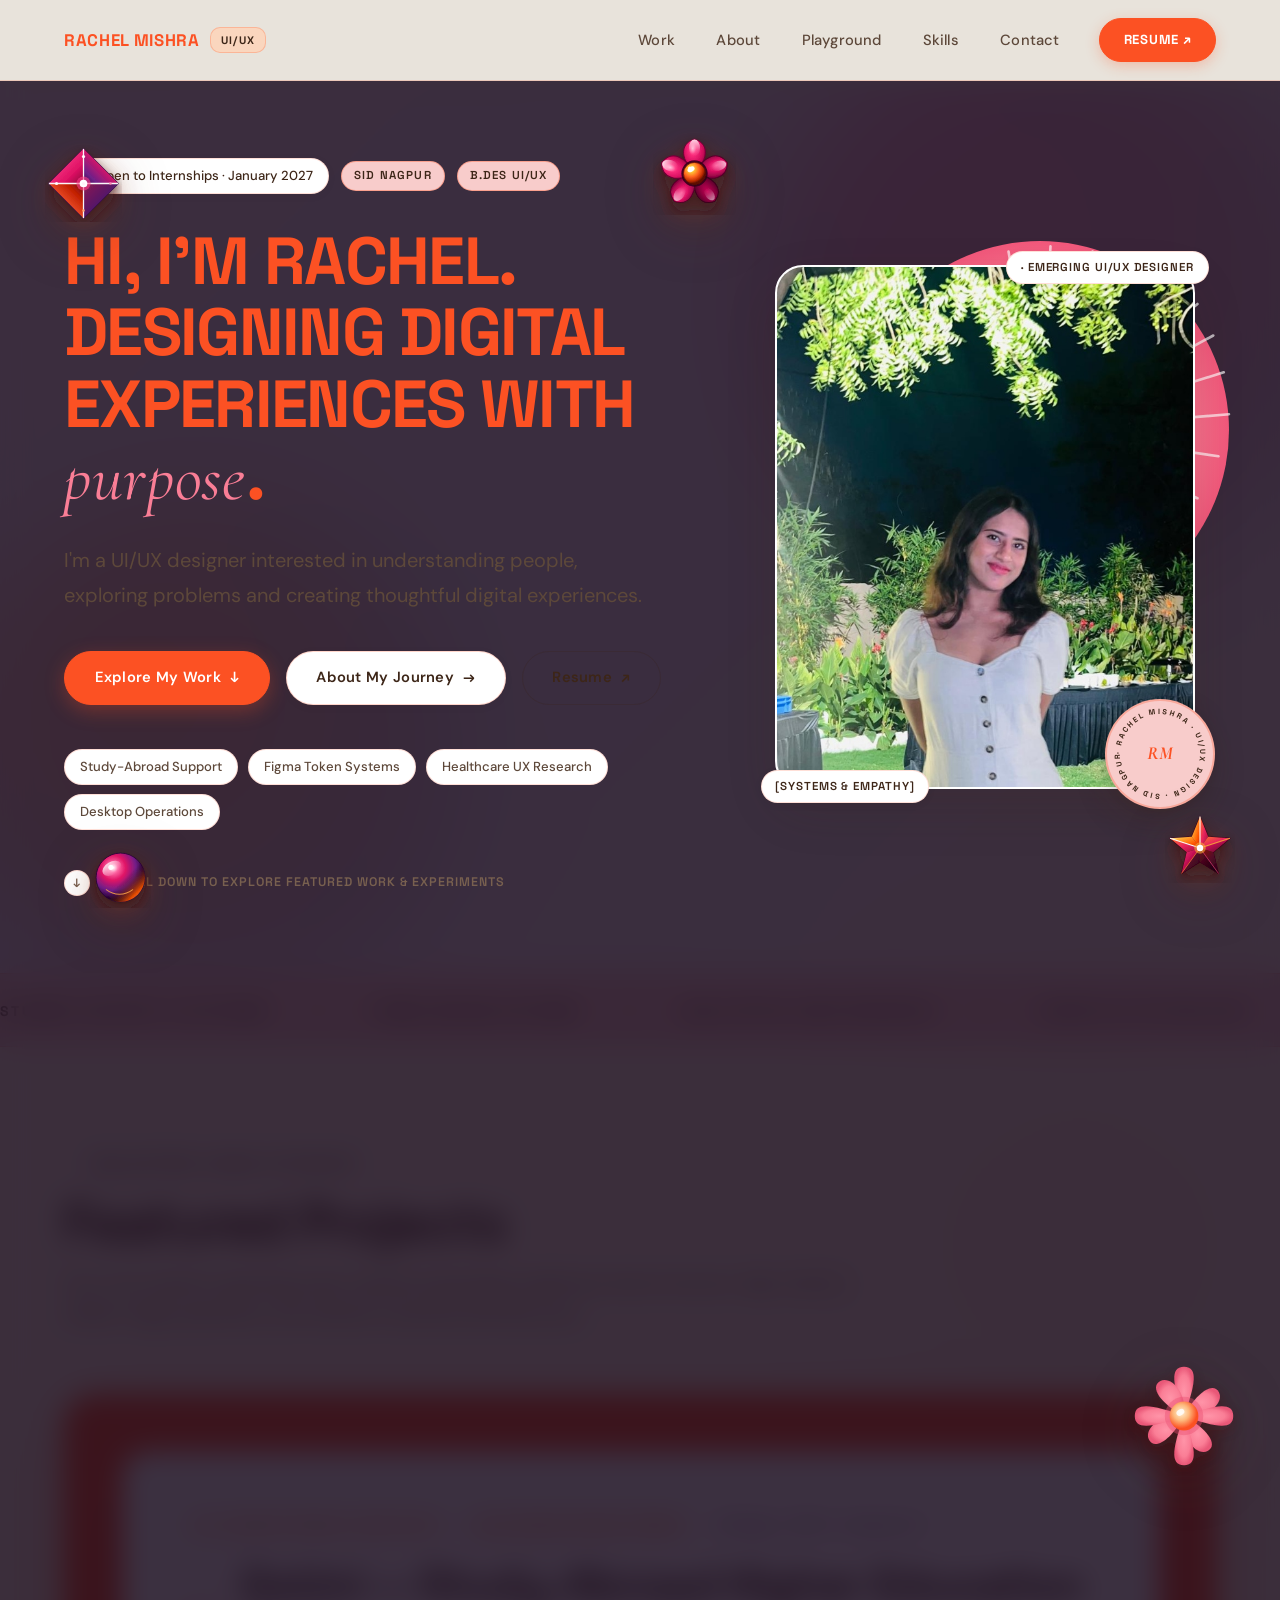
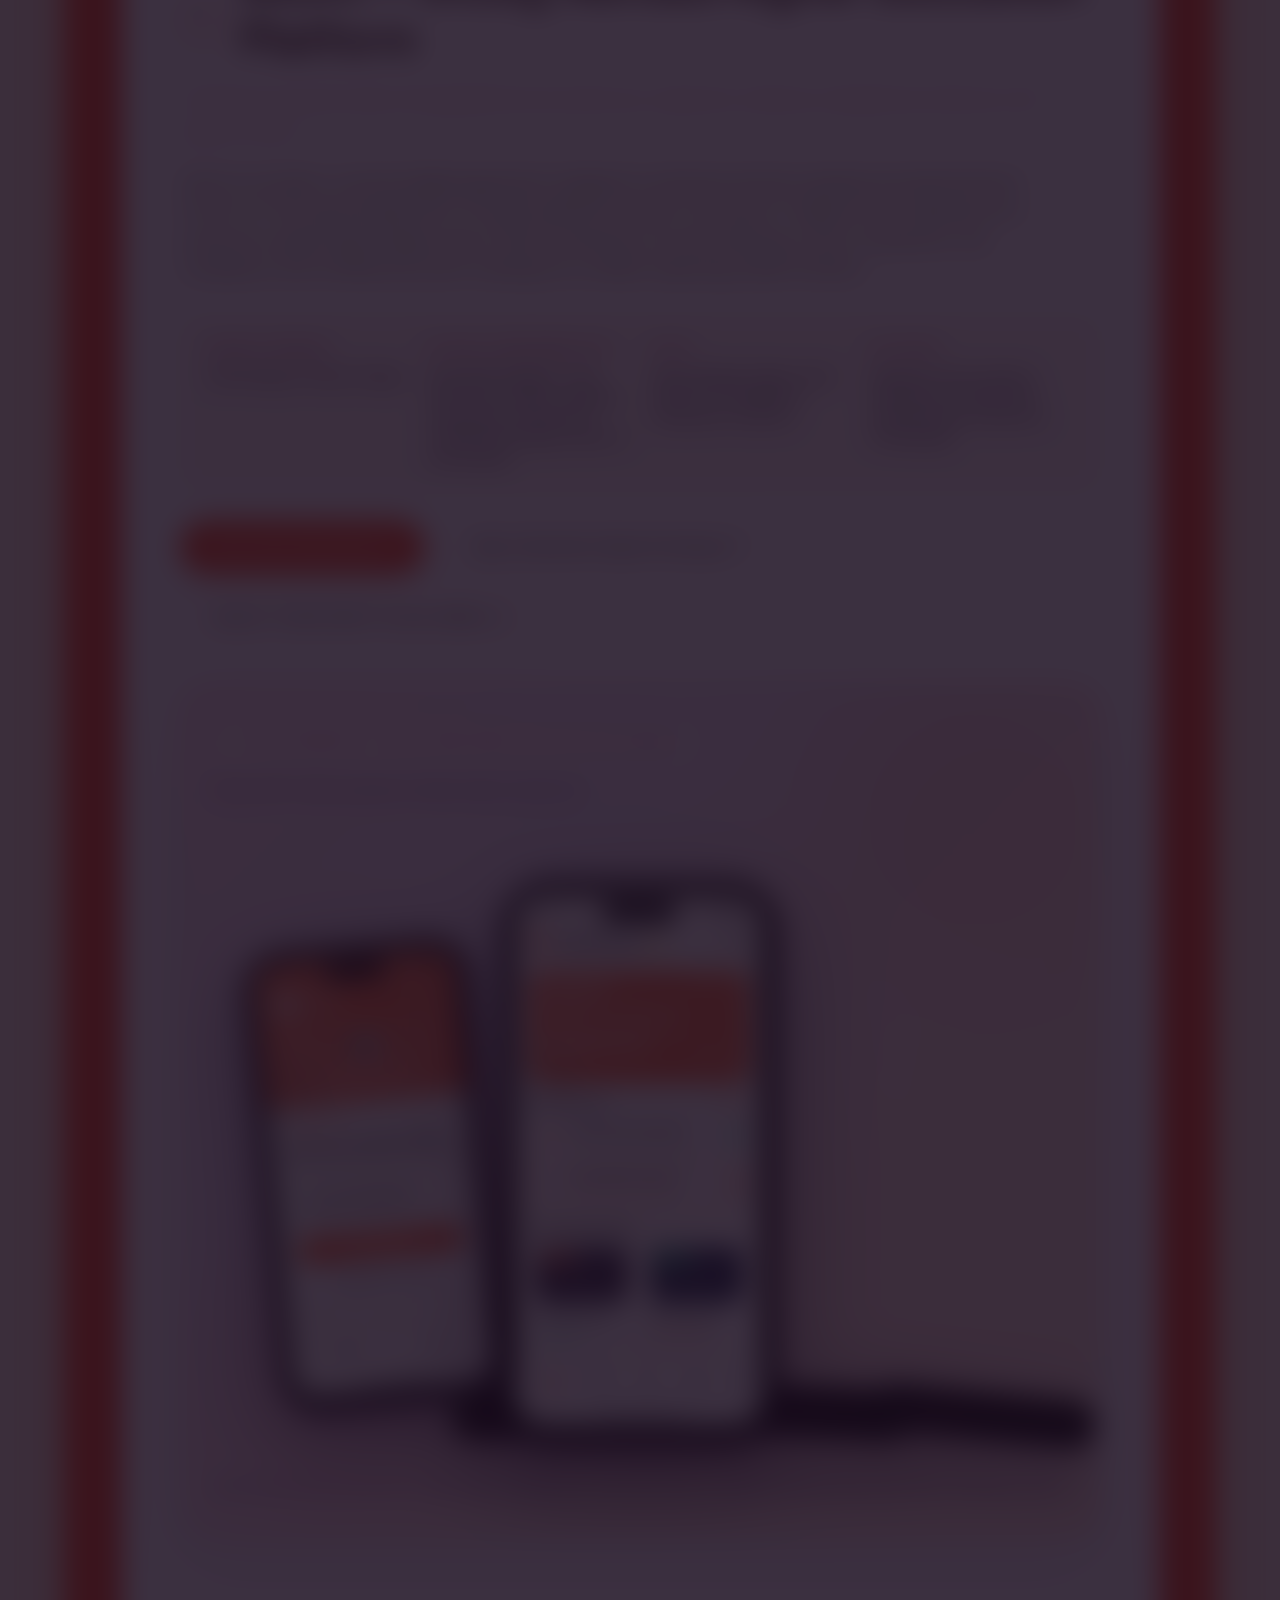
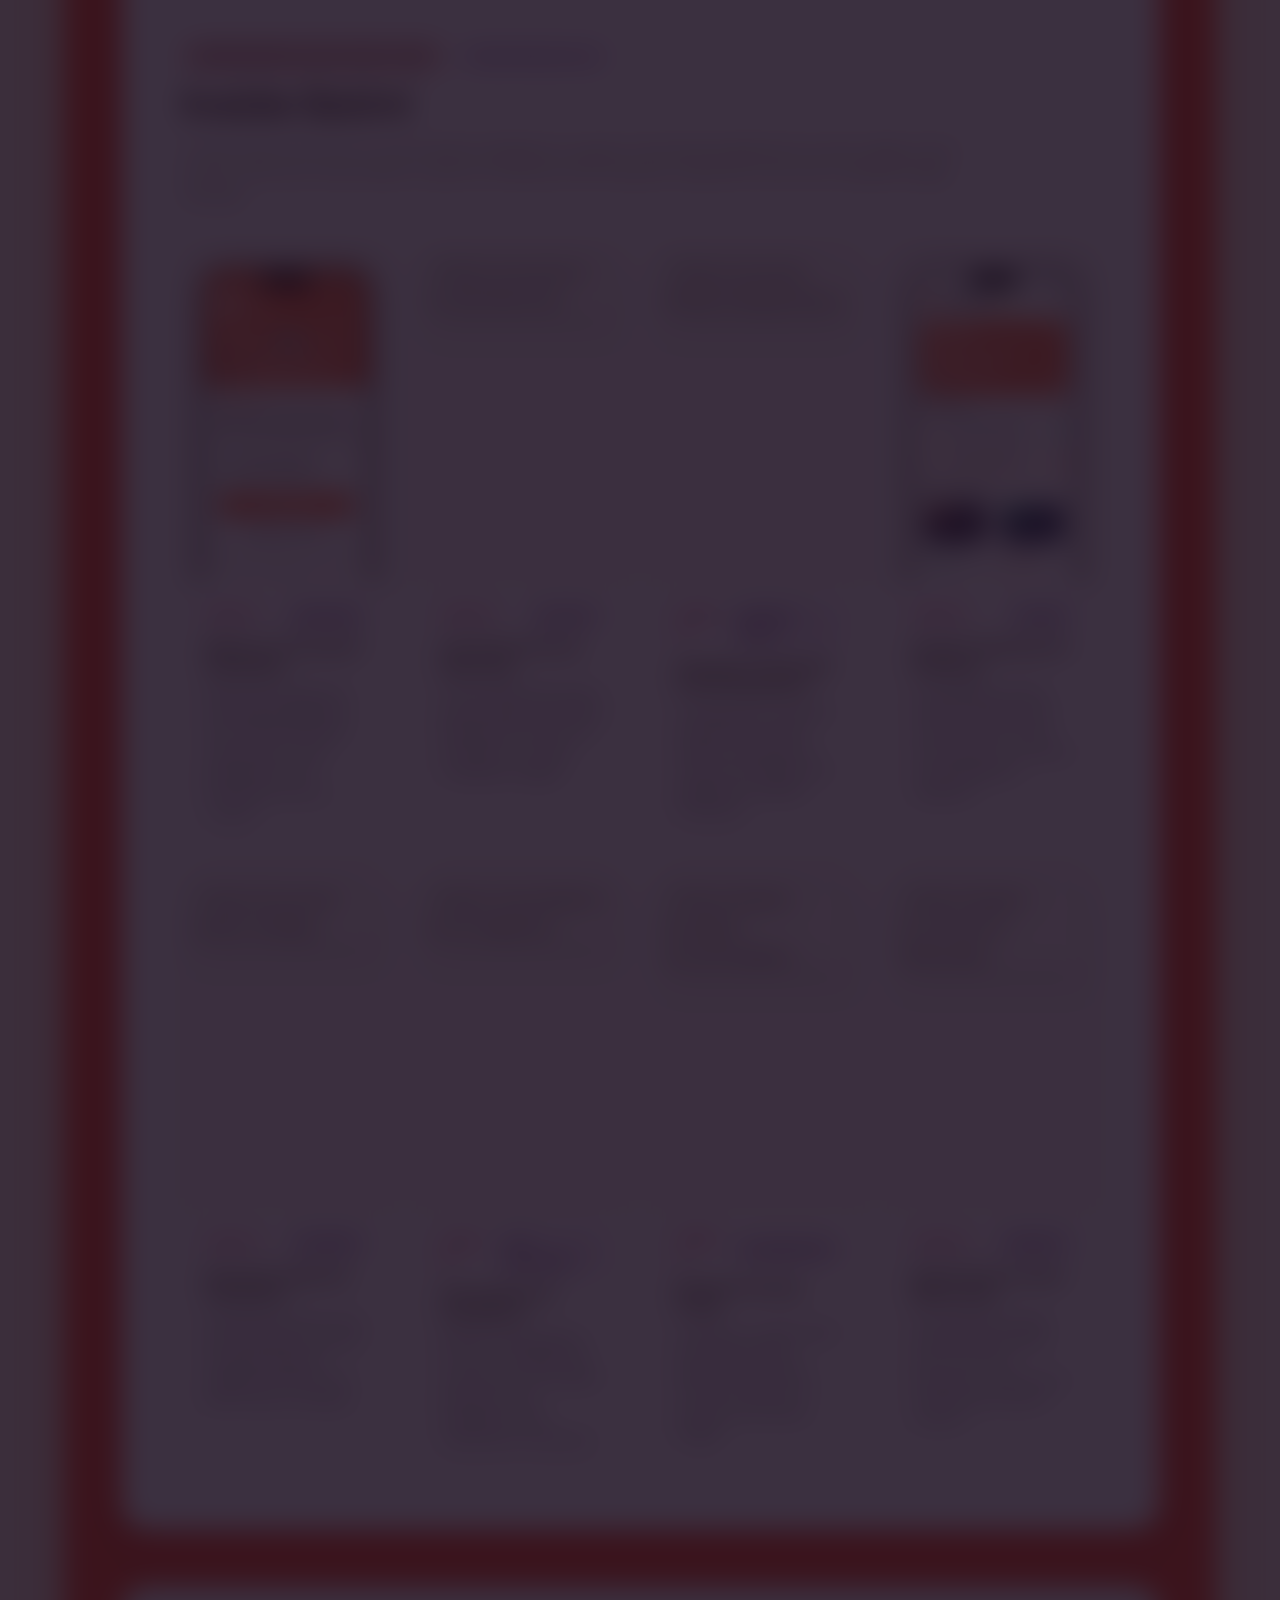
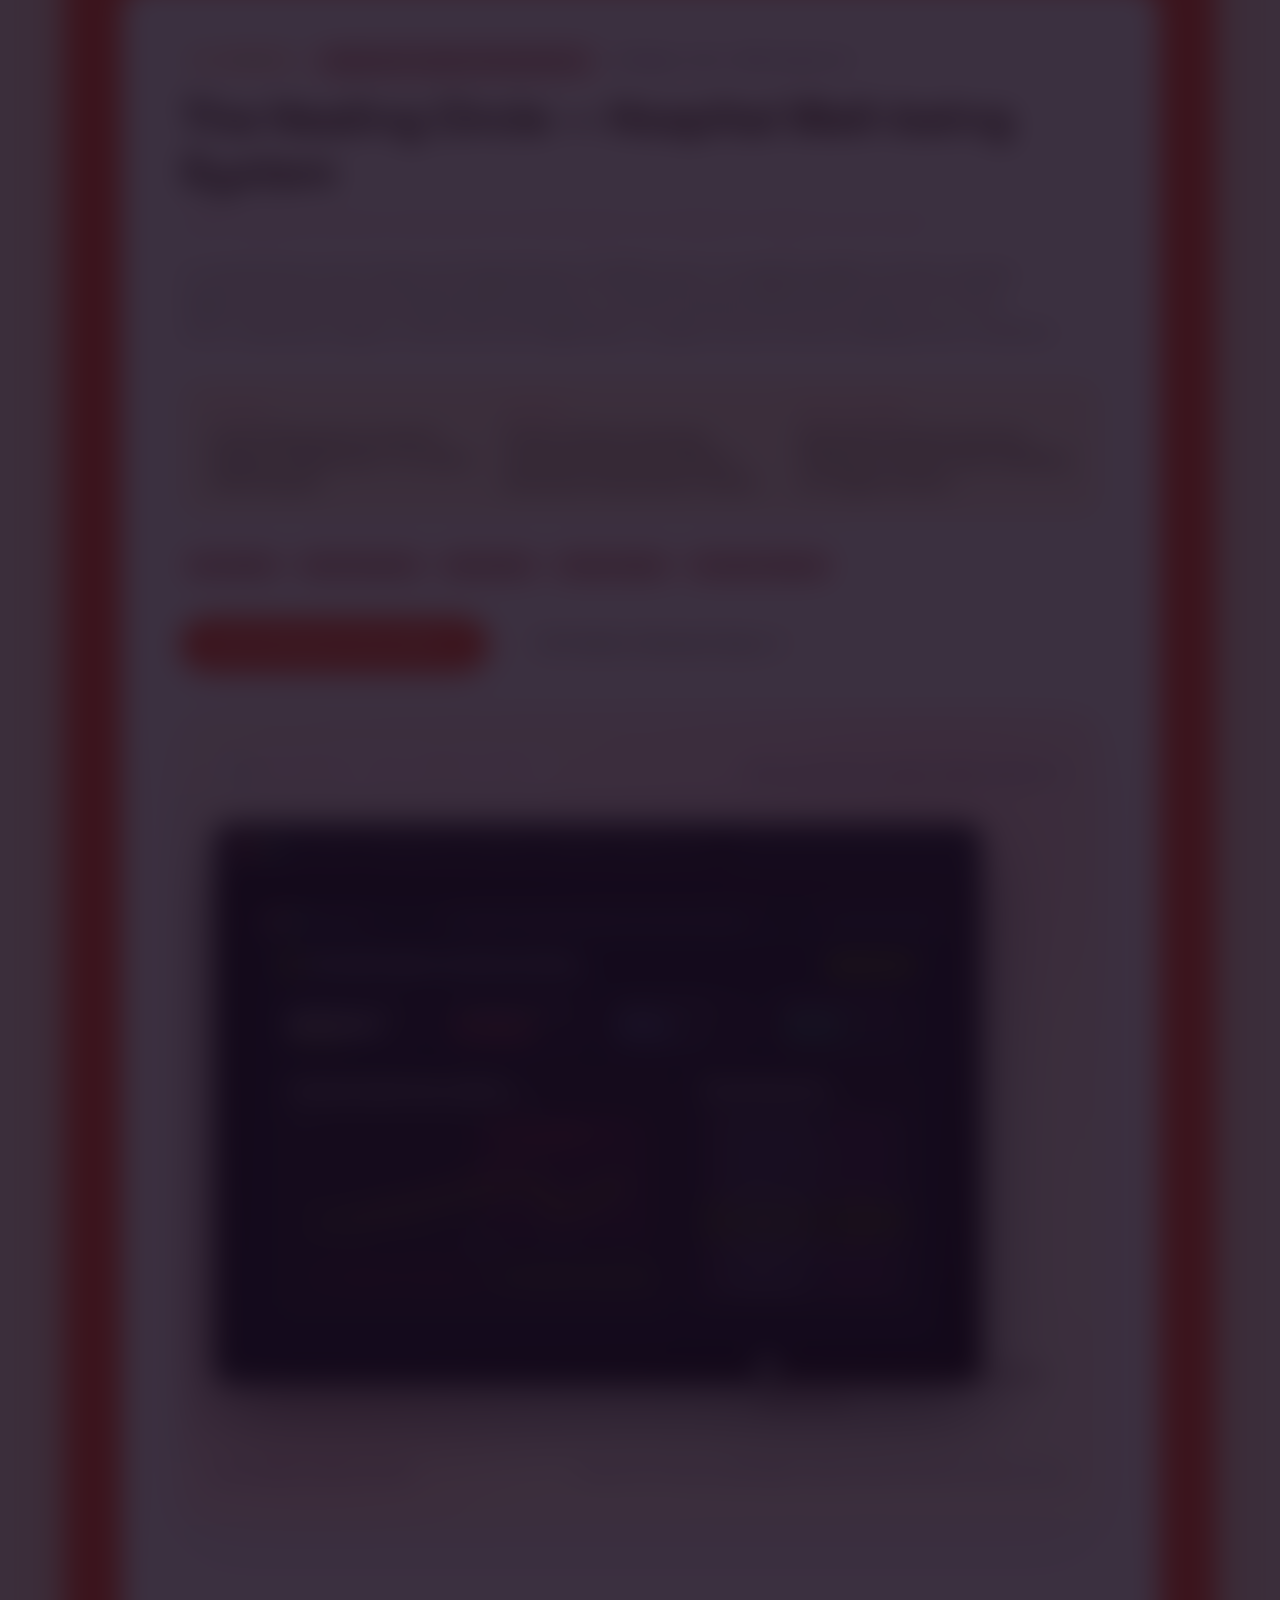
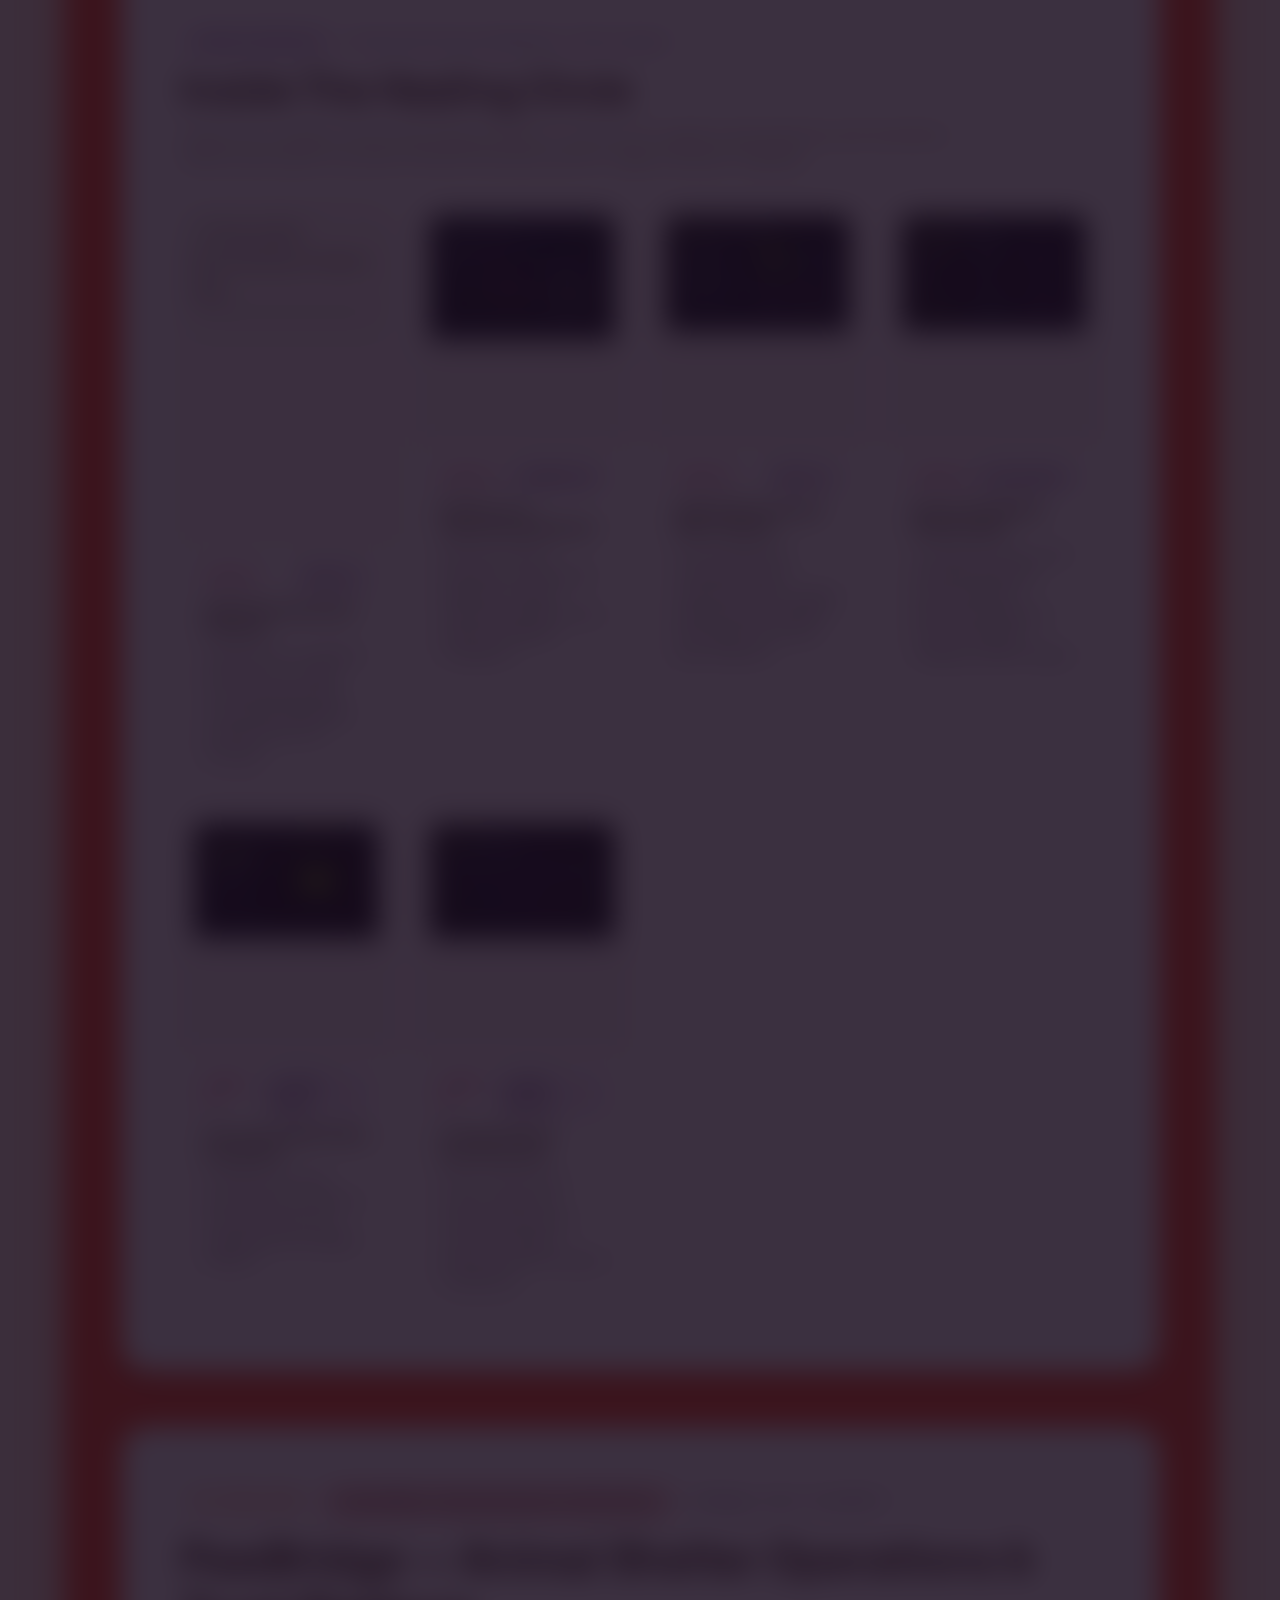
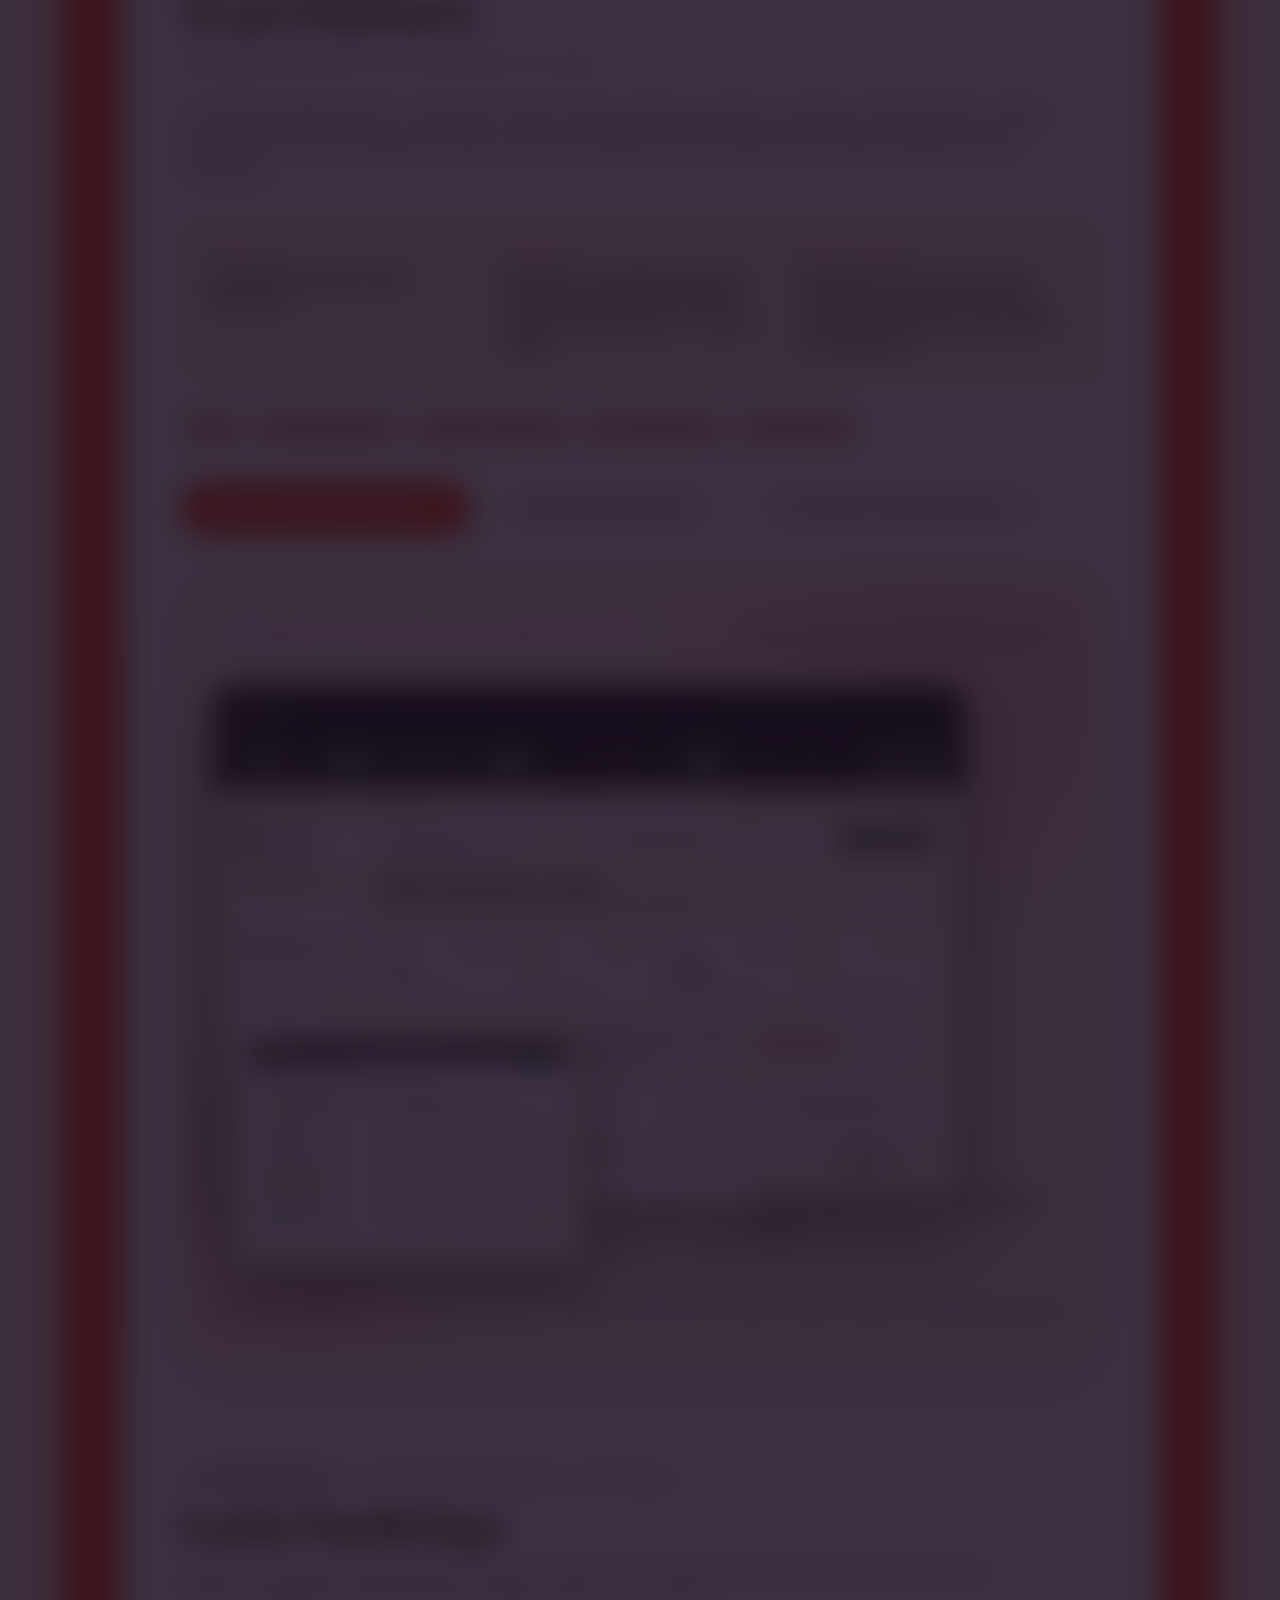
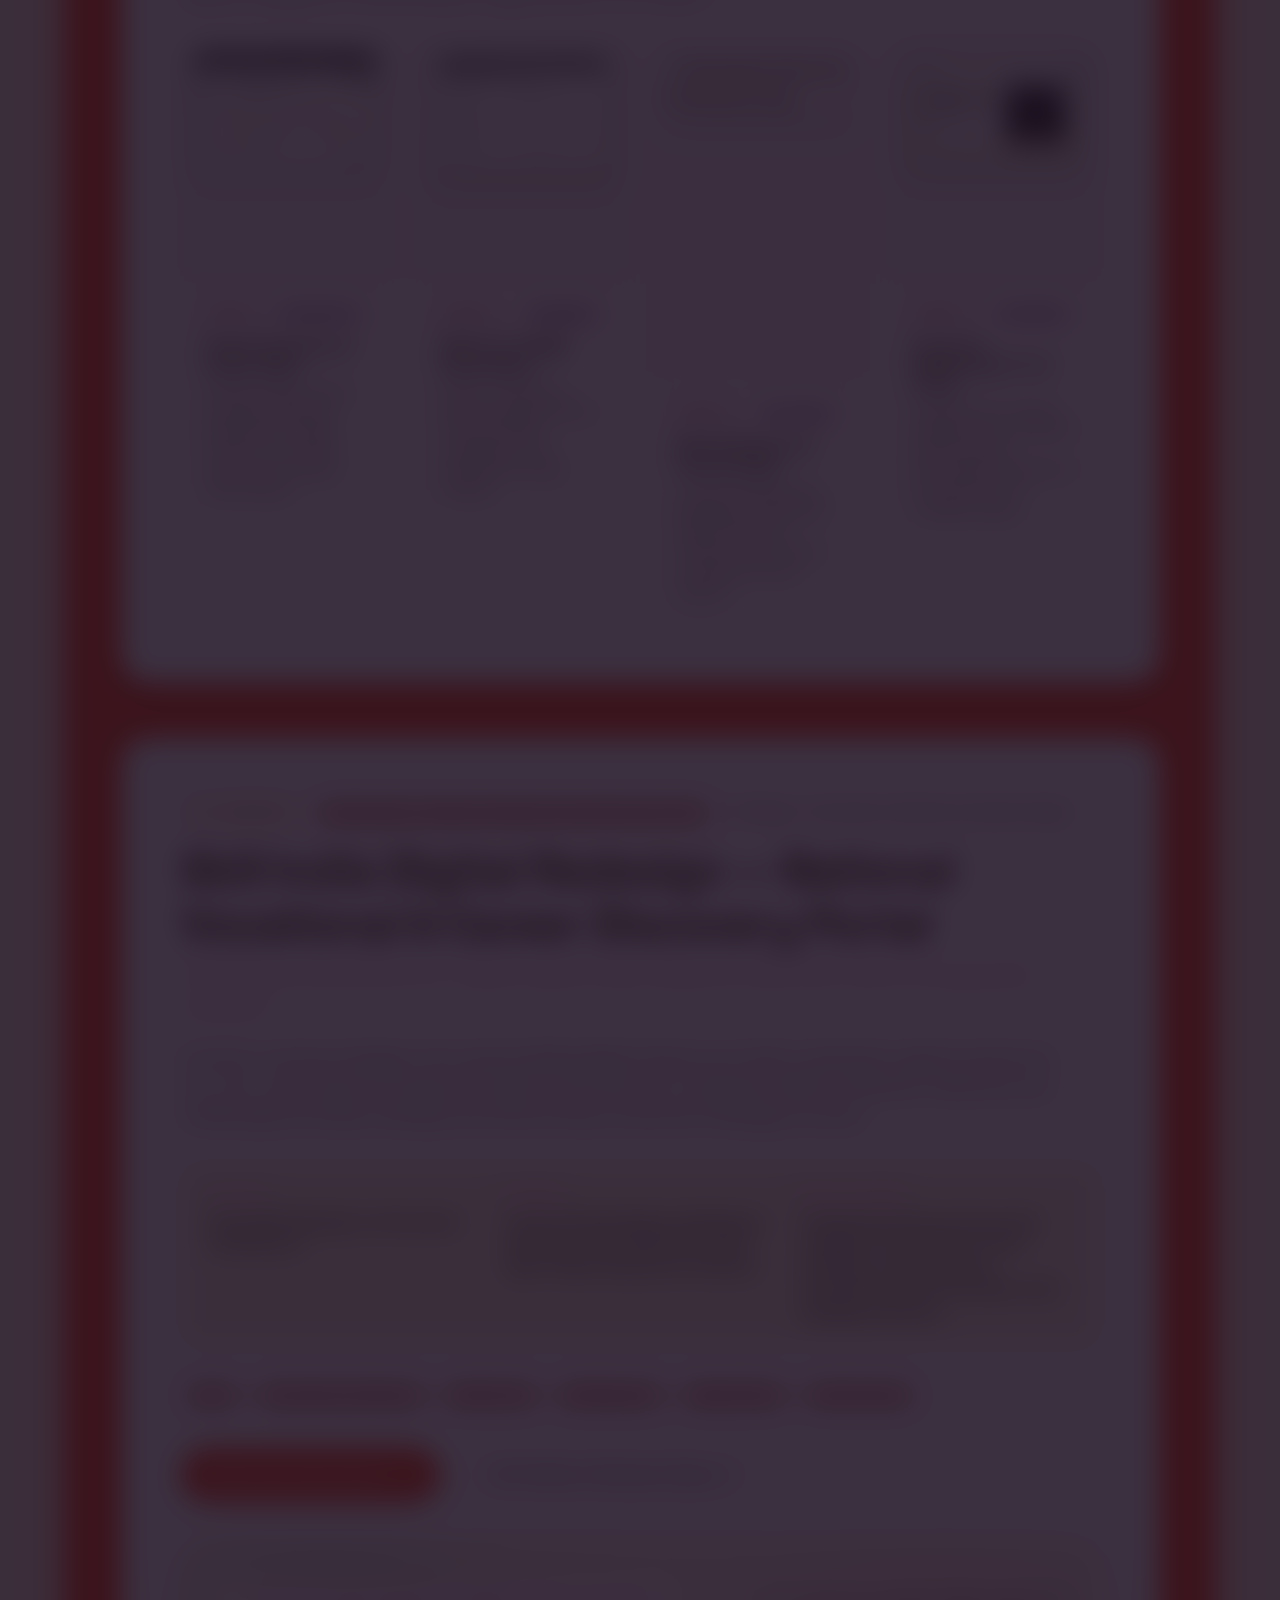
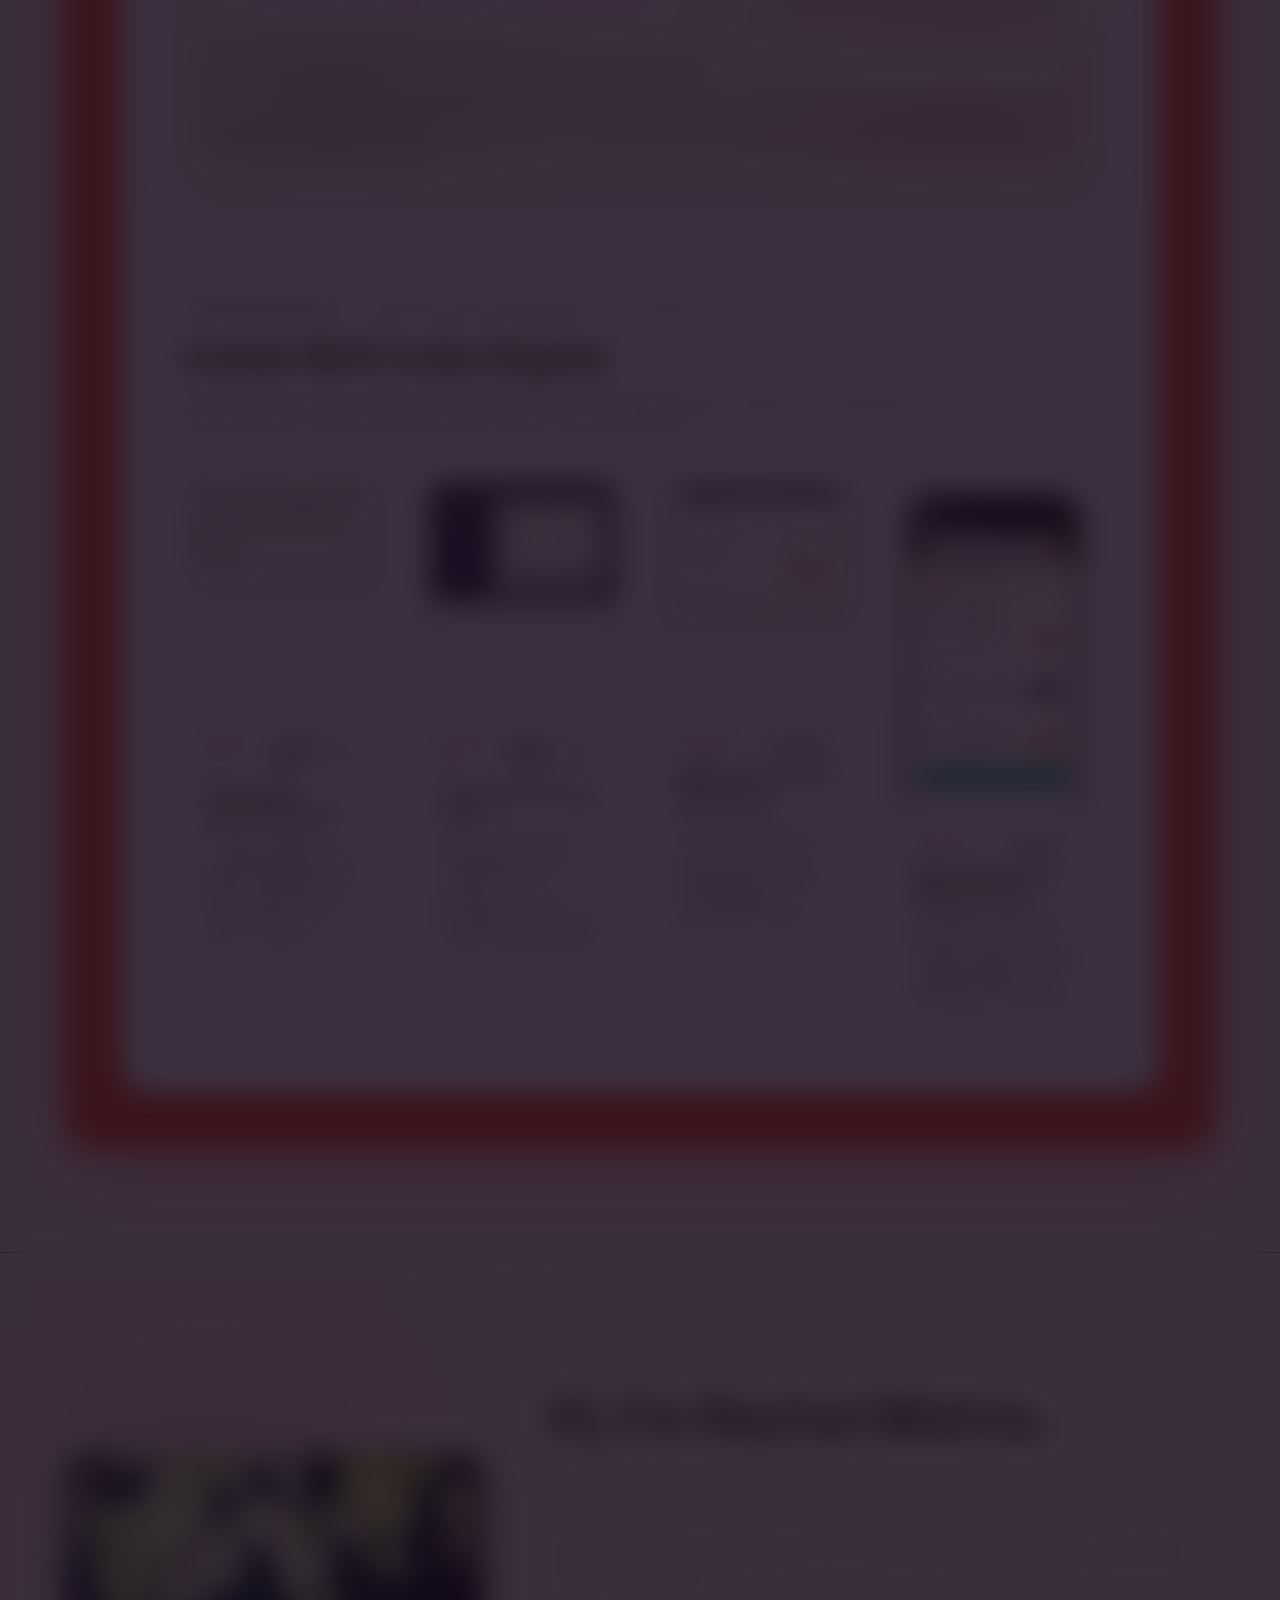
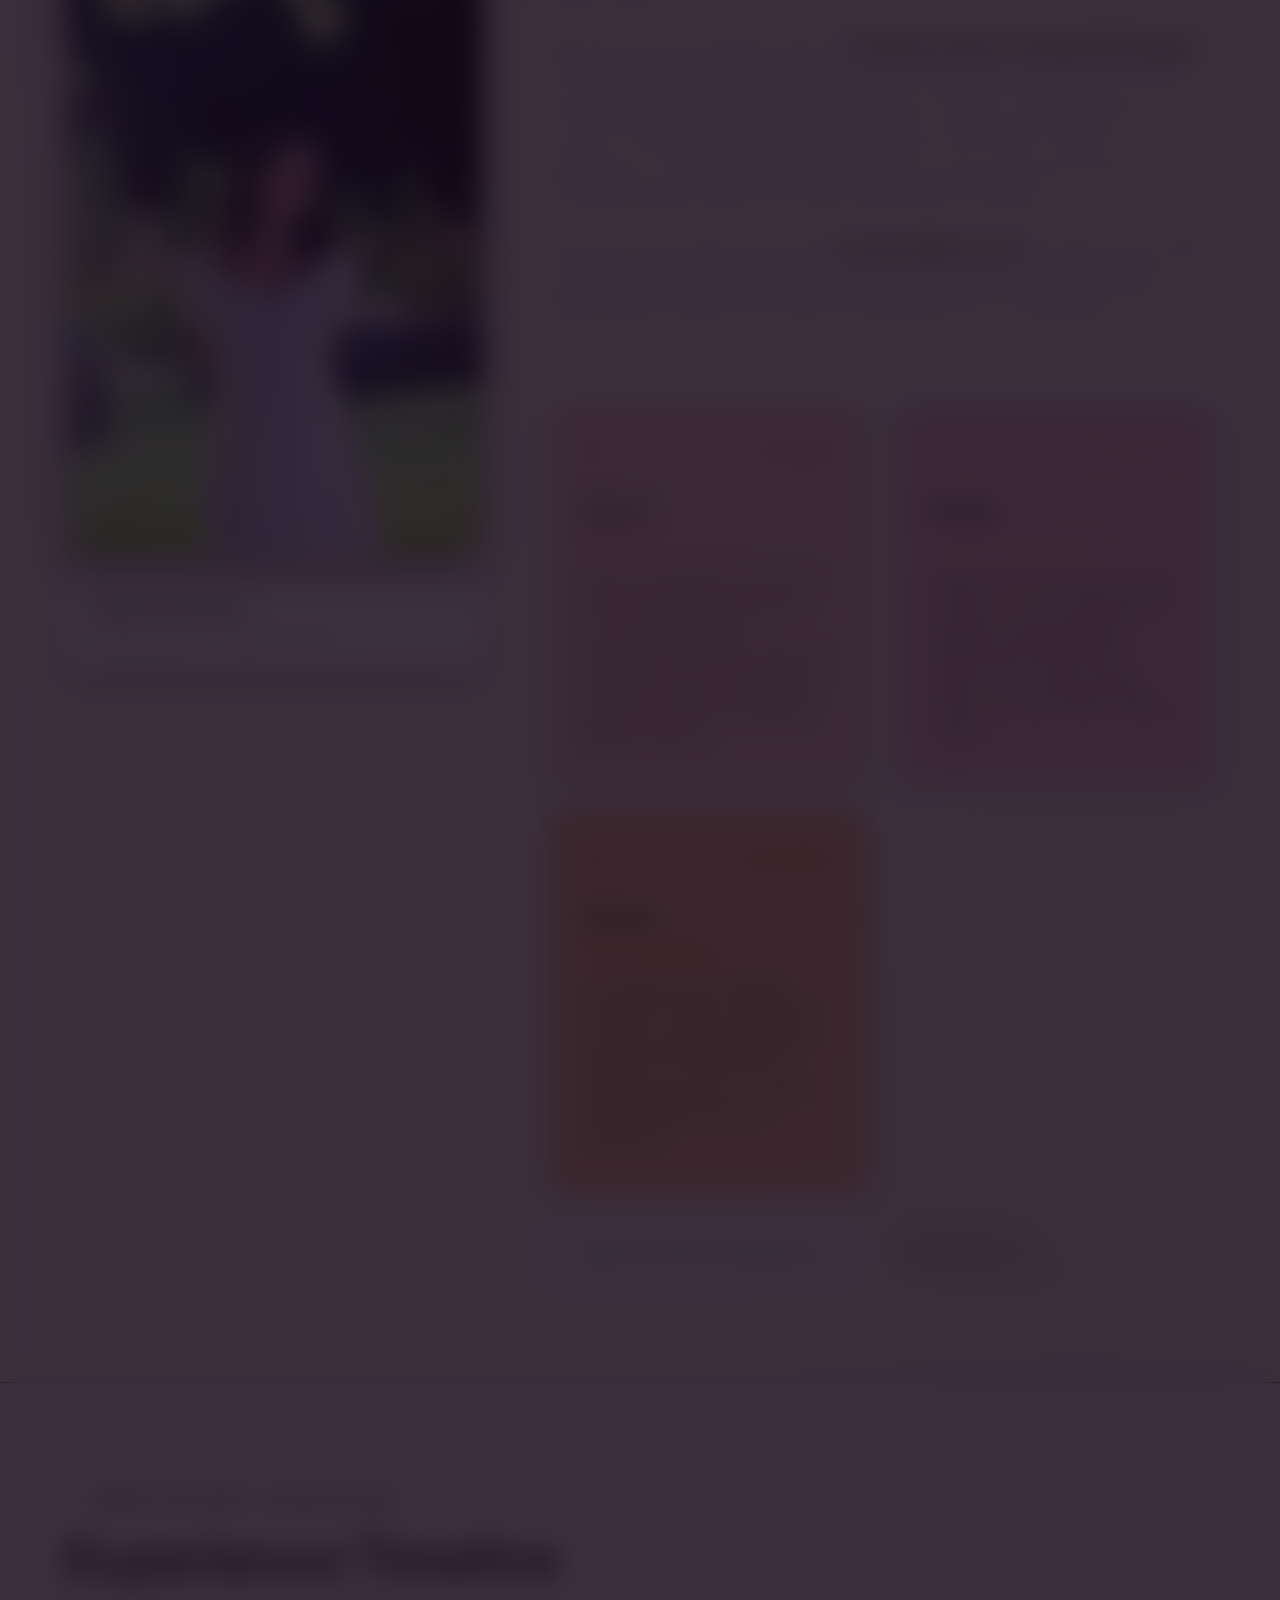
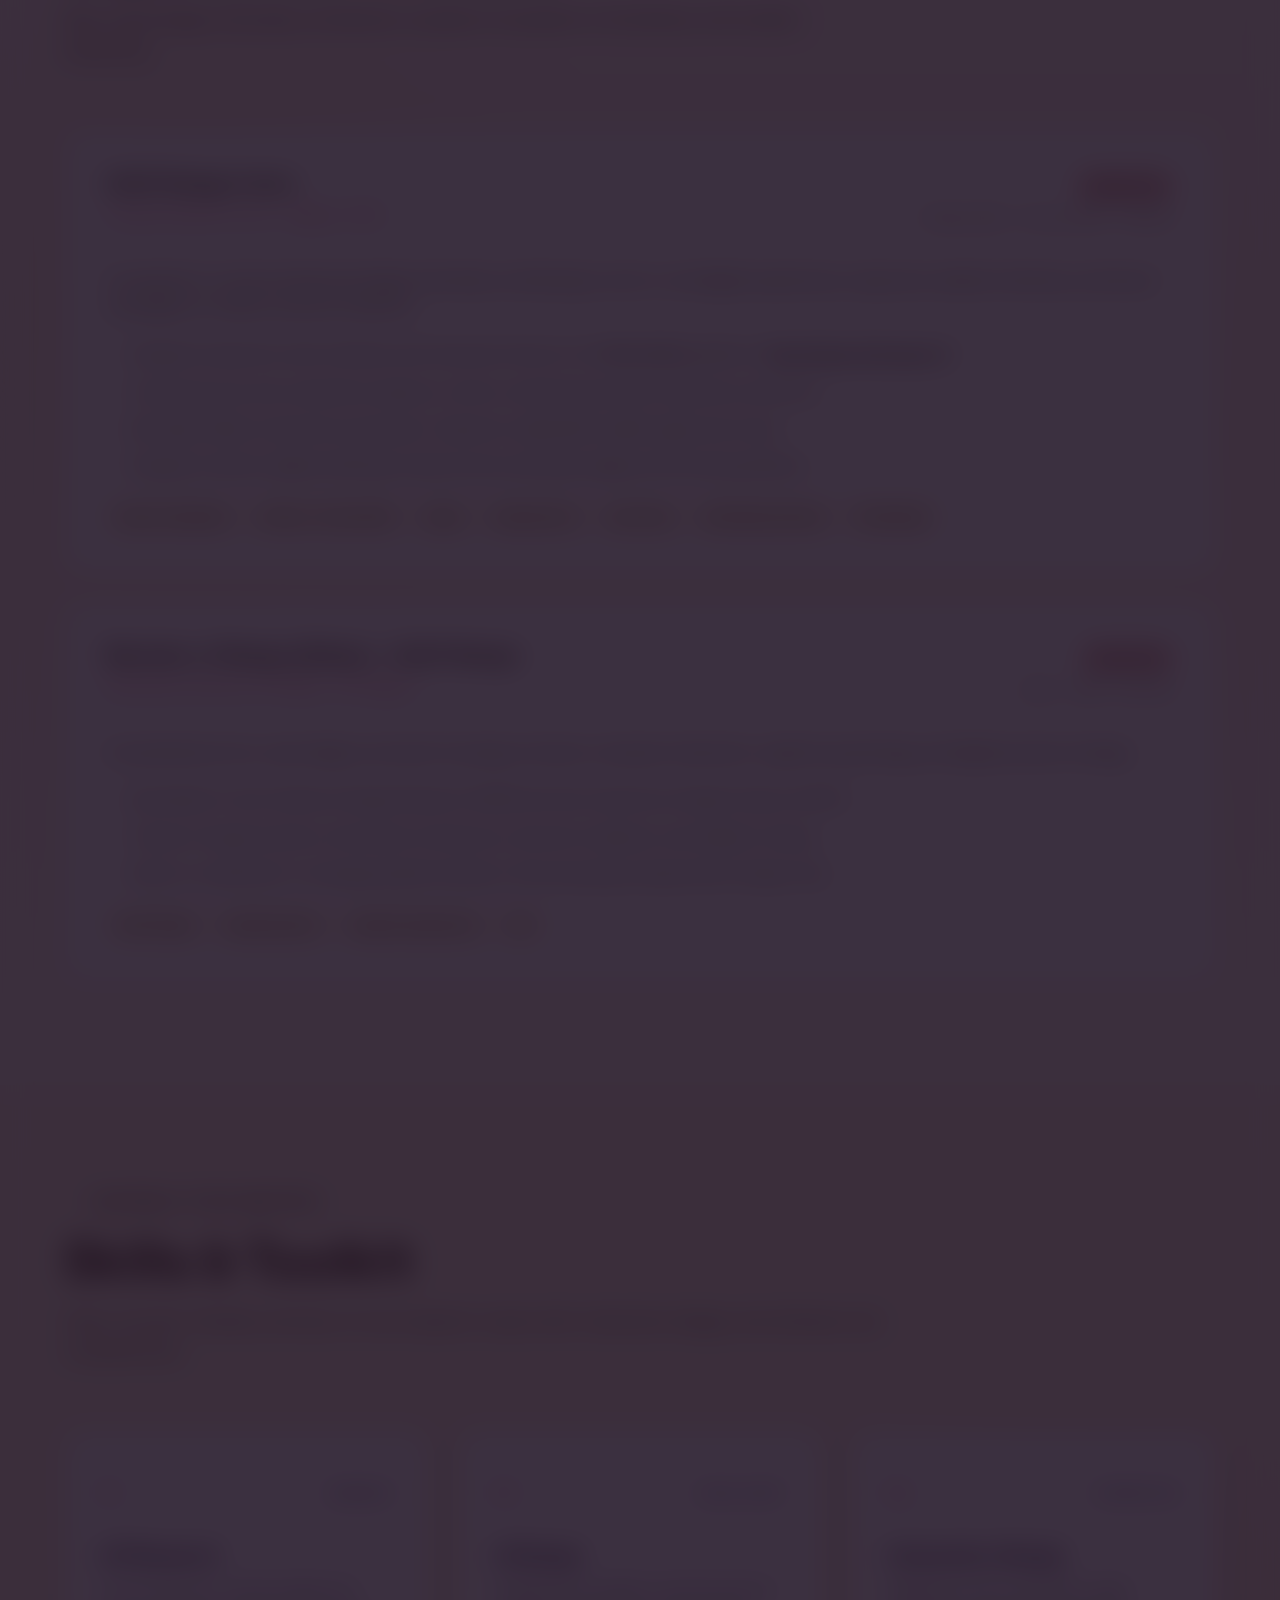
==== index.html @ e73b76e1 "feat: adopt exact Solar Pop Studio color palette and design styling across all sections" ====
<!DOCTYPE html>
<html lang="en">
<head>
<meta charset="UTF-8">
<meta name="viewport" content="width=device-width, initial-scale=1.0">
<title>Rachel Mishra — UI/UX Designer</title>
<meta name="description" content="Portfolio of Rachel Mishra, UI/UX Designer. Bold, experimental, and human-centered digital experiences, design systems, and cognitive research.">
<link rel="preconnect" href="https://fonts.googleapis.com">
<link rel="preconnect" href="https://fonts.gstatic.com" crossorigin>
<link href="https://fonts.googleapis.com/css2?family=Cormorant+Garamond:ital,wght@0,400;0,500;0,600;0,700;1,400;1,600&family=DM+Sans:ital,opsz,wght@0,9..40,400;0,9..40,500;0,9..40,600;0,9..40,700;1,9..40,400&family=Playfair+Display:ital,wght@0,600;0,700;1,400;1,600&family=Space+Grotesk:wght@400;500;600;700&display=swap" rel="stylesheet">
<link rel="stylesheet" href="style.css">
</head>
<body>

<div class="cursor-dot" id="cursorDot"></div>
<div class="cursor-ring" id="cursorRing"></div>
<div class="nav-backdrop" id="navBackdrop"></div>

<!-- STICKY EDITORIAL NAVIGATION -->
<header class="nav" id="navbar">
  <a href="index.html" class="nav-mark" aria-label="Rachel Mishra Home">
    <span>RACHEL MISHRA</span>
    <span class="mark-sub">UI/UX</span>
  </a>
  <nav class="nav-links" id="navLinks">
    <a href="projects.html">Work</a>
    <a href="about.html">About</a>
    <a href="playground.html">Playground</a>
    <a href="skills.html">Skills</a>
    <a href="contact.html">Contact</a>
    <a href="resume.pdf" target="_blank" rel="noopener" class="nav-cta">Resume ↗</a>
  </nav>
  <button class="nav-toggle" id="navToggle" type="button" aria-label="Toggle navigation menu" aria-expanded="false">
    <span></span><span></span><span></span>
  </button>
</header>

<!-- HERO SECTION -->
<section class="hero" id="hero">
  <div class="hero-abstract-shape shape-plum"></div>
  <div class="hero-abstract-shape shape-lilac"></div>

  <!-- Decorative 3D Floating Assets (Glossy Volumetric Studio Renders) -->
  <div class="hero-decor-item decor-sparkle-1" aria-hidden="true">
    <img src="decor_3d_sparkle.svg" alt="" width="72" height="72" class="decor-3d-img">
  </div>
  <div class="hero-decor-item decor-flower" aria-hidden="true">
    <img src="decor_3d_flower.svg" alt="" width="80" height="80" class="decor-3d-img">
  </div>
  <div class="hero-decor-item decor-sparkle-2" aria-hidden="true">
    <img src="decor_3d_star.svg" alt="" width="68" height="68" class="decor-3d-img">
  </div>
  <div class="hero-decor-item decor-orb" aria-hidden="true">
    <img src="decor_3d_orb.svg" alt="" width="56" height="56" class="decor-3d-img">
  </div>

  <div class="hero-grid">
    <!-- LEFT: EDITORIAL HEADLINE & INTRODUCTION -->
    <div class="hero-content">
      <div class="hero-meta-strip">
        <div class="status-pill">
          <span class="status-pulse"></span>
          <span>Open to Internships · January 2027</span>
        </div>
        <span class="annotation-badge">SID NAGPUR</span>
        <span class="annotation-badge">B.DES UI/UX</span>
        
      </div>

      <h1 class="hero-title">
        <span class="title-block">
          <span class="word-reveal" style="--i:1">HI,</span>
          <span class="word-reveal" style="--i:2">I'M</span>
          <span class="word-reveal hero-name-accent-wrap" style="--i:3">
            <span class="hero-name-accent">RACHEL.</span>
          </span>
        </span>
        <span class="title-block">
          <span class="word-reveal" style="--i:4">DESIGNING</span>
          <span class="word-reveal" style="--i:5">DIGITAL</span>
          <span class="word-reveal" style="--i:6">EXPERIENCES</span>
          <span class="word-reveal" style="--i:7">WITH</span>
          <span class="word-reveal serif-italic-wrap" style="--i:8">
            <em class="serif-italic">purpose</em>.
          </span>
        </span>
      </h1>

      <p class="hero-sub">
        I'm a UI/UX designer interested in understanding people, exploring problems and creating thoughtful digital experiences.
      </p>

      <div class="hero-actions">
        <a href="#featured-work" class="btn btn-primary">
          <span>Explore My Work</span>
          <span class="btn-arrow">↓</span>
        </a>
        <a href="about.html" class="btn btn-secondary">
          <span>About My Journey</span>
          <span class="btn-arrow">&rarr;</span>
        </a>
        <a href="resume.pdf" target="_blank" rel="noopener" class="btn btn-ghost">
          <span>Resume</span>
          <span class="btn-arrow">↗</span>
        </a>
      </div>

      <div class="hero-chips-row">
        <span class="hero-chip">Study-Abroad Support</span>
        <span class="hero-chip">Figma Token Systems</span>
        <span class="hero-chip">Healthcare UX Research</span>
        <span class="hero-chip">Desktop Operations</span>
      </div>

      <a href="#featured-work" class="scroll-indicator-bar" style="text-decoration: none;">
        <span class="scroll-arrow-badge">↓</span>
        <span>Scroll down to explore featured work &amp; experiments</span>
      </a>
    </div>

    <!-- RIGHT: UNCONVENTIONAL PORTRAIT FRAME TREATMENT -->
    <div class="hero-visual">
      <div class="portrait-frame-wrapper">
        <div class="floating-stamp stamp-top-right">
          <span class="stamp-icon">·</span>
          <span>Emerging UI/UX Designer</span>
        </div>

        <div class="portrait-editorial-card">
          <img src="rachel.jpg" alt="Rachel Mishra — UI/UX Designer" class="portrait-img" width="607" height="1024" loading="eager">
        </div>

        <!-- Rotating Circular Text Element (Editorial Seal) -->
        <div class="rotating-badge-stamp" aria-hidden="true">
          <svg viewBox="0 0 120 120" class="rotating-stamp-svg">
            <path id="badgeTextPath" d="M 60, 60 m -45, 0 a 45,45 0 1,1 90,0 a 45,45 0 1,1 -90,0" fill="none"/>
            <text class="stamp-text">
              <textPath href="#badgeTextPath" startOffset="0%">
                · RACHEL MISHRA · UI/UX DESIGN · SID NAGPUR ·
              </textPath>
            </text>
          </svg>
          <div class="badge-center-sparkle">RM</div>
        </div>

        <div class="floating-stamp stamp-bottom-left">
          <span>[SYSTEMS &amp; EMPATHY]</span>
        </div>
      </div>
    </div>
  </div>
</section>

<!-- MOVING TYPOGRAPHY MARQUEE -->
<div class="marquee-wrapper" aria-hidden="true">
  <div class="marquee-content">
    <div class="marquee-item">
      <span>STUDENT SUPPORT PLATFORMS</span>
      <span>FIGMA DESIGN SYSTEMS</span>
      <span>QUALITATIVE USER RESEARCH</span>
      <span>COGNITIVE PSYCHOLOGY</span>
      <span>INTERACTIVE PROTOTYPING</span>
      <span>DESKTOP OPERATIONS</span>
      <span>AVAILABLE JAN 2027</span>
    </div>
    <div class="marquee-item">
      <span>STUDENT SUPPORT PLATFORMS</span>
      <span>FIGMA DESIGN SYSTEMS</span>
      <span>QUALITATIVE USER RESEARCH</span>
      <span>COGNITIVE PSYCHOLOGY</span>
      <span>INTERACTIVE PROTOTYPING</span>
      <span>DESKTOP OPERATIONS</span>
      <span>AVAILABLE JAN 2027</span>
    </div>
  </div>
</div>

<!-- ==========================================
     SECTION: FEATURED PROJECTS
     ========================================== -->
<section class="section-light" id="featured-work">
  <div class="section-inner">
    <div class="section-header">
      <p class="eyebrow">Selected Case Studies</p>
      <h2>Featured Projects</h2>
      <p>Four core systems spanning study-abroad onboarding, healthcare doctor burnout, high-density shelter triage operations, and national vocational skill discovery.</p>
    </div>

    <div class="projects-editorial-list">

      <!-- PROJECT 01: GOUNI -->
      <article class="project-editorial-card gouni-flagship-card" id="project-gouni">
        <div class="project-card-top gouni-card-top">
          <div class="gouni-title-strip">
            <div class="gouni-badge-cluster">
              <span class="project-num-badge">01 / FLAGSHIP PRODUCT CASE STUDY</span>
              <span class="gouni-category-pill">UX/UI Design | Product Design</span>
              <span class="project-scope-tag">SID Nagpur · UEDP 4 · Assignment 2</span>
            </div>
            
            <div class="gouni-brand-heading">
              <img src="gouni_logo.png" alt="GoUni Logo" class="gouni-brand-icon" width="44" height="44">
              <h3 class="project-title" style="margin: 0;">GoUni — Study-Abroad Higher Education Platform</h3>
            </div>
            
            <p class="project-tagline">“Guiding international students through global university discovery, comparative evaluation, and application milestones with cognitive clarity.”</p>
            <p class="project-description">
              GoUni is a student-centered digital application designed to eliminate decision paralysis and administrative friction for international applicants. Through qualitative student interviews, 6-stage journey mapping, and a production-grade Figma design system, GoUni streamlines university filtering, course comparisons, visa compliance, and certified document tracking into a unified, reassuring mobile interface.
            </p>
          </div>
        </div>

        <!-- Role, Scope, Tools & Key Focus Specs Grid -->
        <div class="gouni-specs-grid">
          <div class="gouni-spec-item">
            <span class="gouni-spec-label">Project Category</span>
            <span class="gouni-spec-val">UX/UI Design | Product Design</span>
          </div>
          <div class="gouni-spec-item">
            <span class="gouni-spec-label">My Role &amp; Responsibilities</span>
            <span class="gouni-spec-val">Solo UI/UX Designer · User interviews, journey mapping, information architecture, wireframing, design system &amp; prototyping</span>
          </div>
          <div class="gouni-spec-item">
            <span class="gouni-spec-label">Tools</span>
            <span class="gouni-spec-val">Figma (Design Tokens, Auto-Layout 5.0, Variables &amp; Component Variants)</span>
          </div>
          <div class="gouni-spec-item">
            <span class="gouni-spec-label">Key Focus</span>
            <span class="gouni-spec-val">Research, User Journeys, Information Architecture, Wireframing &amp; Interactive Prototyping</span>
          </div>
        </div>

        <!-- Action CTAs -->
        <div class="project-actions gouni-actions-row">
          <a href="https://www.figma.com/deck/ome9CfsCEyI4YlYU2N2C3i" target="_blank" rel="noopener" class="btn btn-primary">
            <span>View Case Study Deck ↗</span>
          </a>
          <a href="https://www.figma.com/design/x6lQjwNQntAK7WZxXv1dTh/uedp-4-assignment-2?node-id=33-2&amp;t=BZAtMI4IXmXT7Qzf-1" target="_blank" rel="noopener" class="btn btn-ghost">
            <span>Open Interactive Figma Prototype ↗</span>
          </a>
          <a href="#inside-gouni" class="btn btn-secondary">
            <span>Explore "Inside GoUni" Screen Gallery ↓</span>
          </a>
        </div>

        <!-- ==========================================
             1. HERO SHOWCASE: 5 OVERLAPPING REAL PHONES
             ========================================== -->
        <div class="gouni-hero-showcase">
          <div class="gouni-hero-header-bar">
            <div class="gouni-stage-pill">
              <span class="status-pulse" style="background: #FF6B35;"></span>
              <span>HERO SHOWCASE · 5 CORE FIGMA MOBILE APPLICATION SCREENS</span>
            </div>
            <span class="gouni-stage-hint">Hover to lift · Click any phone to inspect high-resolution UI</span>
          </div>

          <!-- The Overlapping Phones Canvas -->
          <div class="gouni-phones-stage" id="gouniPhonesStage">
            <!-- Phone 1 (Far Left, rotated -5.5deg): Onboarding -->
            <div class="gouni-phone-mockup phone-slot-1" data-screen-id="onboarding" role="button" tabindex="0" aria-label="Inspect Screen 1: Onboarding & Welcome">
              <div class="phone-hover-badge">01 / Onboarding 🔍</div>
              <div class="phone-frame">
                <img src="project_gouni_screen_onboarding.svg" alt="GoUni Screen 1: Onboarding & Welcome Screen" loading="lazy">
              </div>
            </div>

            <!-- Phone 2 (Mid Left, rotated -2.5deg): University Discovery -->
            <div class="gouni-phone-mockup phone-slot-2" data-screen-id="discovery" role="button" tabindex="0" aria-label="Inspect Screen 2: University & Course Discovery">
              <div class="phone-hover-badge">02 / Discovery 🔍</div>
              <div class="phone-frame">
                <img src="project_gouni_screen_discovery.svg" alt="GoUni Screen 2: University & Course Discovery" loading="lazy">
              </div>
            </div>

            <!-- Phone 3 (Center, Foreground, straight 0deg): Student Dashboard (Dominant) -->
            <div class="gouni-phone-mockup phone-slot-3 phone-center-hero" data-screen-id="dashboard" role="button" tabindex="0" aria-label="Inspect Screen 3: Student Dashboard & Roadmap">
              <div class="phone-hover-badge">03 / Dashboard (Hero) 🔍</div>
              <div class="phone-frame">
                <img src="project_gouni_screen_dashboard.svg" alt="GoUni Screen 3: Student Dashboard & Departure Roadmap" loading="eager">
              </div>
            </div>

            <!-- Phone 4 (Mid Right, rotated +2.5deg): Document Upload & Tracking -->
            <div class="gouni-phone-mockup phone-slot-4" data-screen-id="documents" role="button" tabindex="0" aria-label="Inspect Screen 4: Document Vault & Tracking">
              <div class="phone-hover-badge">04 / Document Vault 🔍</div>
              <div class="phone-frame">
                <img src="project_gouni_screen_documents.svg" alt="GoUni Screen 4: Document Upload & Verification" loading="lazy">
              </div>
            </div>

            <!-- Phone 5 (Far Right, rotated +5.5deg): Visa Guidance -->
            <div class="gouni-phone-mockup phone-slot-5" data-screen-id="visa" role="button" tabindex="0" aria-label="Inspect Screen 5: Visa Guidance Hub">
              <div class="phone-hover-badge">05 / Visa Guidance 🔍</div>
              <div class="phone-frame">
                <img src="project_gouni_screen_visa.svg" alt="GoUni Screen 5: Visa Guidance & Pre-Departure" loading="lazy">
              </div>
            </div>
          </div>

          <!-- Bottom Mobile Showcase Specs Bar -->
          <div class="gouni-hero-footer-bar">
            <span class="gouni-footer-spec">Native iPhone 16 Pro Architecture · 393 × 852 pt Viewports</span>
            <span class="gouni-footer-spec">Authentic High-Fidelity Figma Flows · SID Nagpur UEDP 4</span>
          </div>
        </div>

        <!-- ==========================================
             4. ADDITIONAL SCREEN GALLERY: "INSIDE GOUNI"
             ========================================== -->
        <div class="inside-gouni-section" id="inside-gouni">
          <div class="inside-gouni-header">
            <div class="inside-eyebrow-row">
              <span class="annotation-badge">COMPREHENSIVE APPLICATION FLOWS</span>
              <span class="inside-pill">8 High-Fidelity Screens</span>
            </div>
            <h4 class="inside-gouni-title">Inside GoUni</h4>
            <p class="inside-gouni-subtitle">
              A closer look at the end-to-end interface designed to support international applicants at each stage of their journey. Click any screen below to open an interactive full-resolution inspection view with complete design rationale.
            </p>
          </div>

          <div class="inside-gouni-grid">
            <!-- Screen 1: Onboarding -->
            <div class="inside-screen-card" data-screen-id="onboarding" role="button" tabindex="0" aria-label="Inspect Onboarding Screen">
              <div class="inside-card-preview">
                <img src="project_gouni_screen_onboarding.svg" alt="GoUni Onboarding & Welcome Screen" loading="lazy">
                <span class="inside-inspect-btn">Inspect Screen 🔍</span>
              </div>
              <div class="inside-card-content">
                <div class="inside-card-meta">
                  <span class="inside-screen-num">SCREEN 01</span>
                  <span class="inside-tag">Onboarding</span>
                </div>
                <h5>Welcome &amp; Threshold Verification</h5>
                <p>Welcomes prospective international applicants with verified threshold requirements, value propositions, and frictionless account creation.</p>
              </div>
            </div>

            <!-- Screen 2: Discovery -->
            <div class="inside-screen-card" data-screen-id="discovery" role="button" tabindex="0" aria-label="Inspect Discovery Screen">
              <div class="inside-card-preview">
                <img src="project_gouni_screen_discovery.svg" alt="GoUni University & Course Discovery" loading="lazy">
                <span class="inside-inspect-btn">Inspect Screen 🔍</span>
              </div>
              <div class="inside-card-content">
                <div class="inside-card-meta">
                  <span class="inside-screen-num">SCREEN 02</span>
                  <span class="inside-tag">Discovery</span>
                </div>
                <h5>University &amp; Course Discovery</h5>
                <p>Country filter pills, search autocompletion, QS World Rankings, and tuition fee estimates to combat comparison fatigue.</p>
              </div>
            </div>

            <!-- Screen 3: University Details -->
            <div class="inside-screen-card" data-screen-id="details" role="button" tabindex="0" aria-label="Inspect University Details Screen">
              <div class="inside-card-preview">
                <img src="project_gouni_screen_details.svg" alt="GoUni University Details & Requirements" loading="lazy">
                <span class="inside-inspect-btn">Inspect Screen 🔍</span>
              </div>
              <div class="inside-card-content">
                <div class="inside-card-meta">
                  <span class="inside-screen-num">SCREEN 03</span>
                  <span class="inside-tag">University Details</span>
                </div>
                <h5>Academic Thresholds &amp; Cost Breakdown</h5>
                <p>Comprehensive program specifications, living expense calculators in Toronto, and single-click application checklist enrollment.</p>
              </div>
            </div>

            <!-- Screen 4: Dashboard -->
            <div class="inside-screen-card" data-screen-id="dashboard" role="button" tabindex="0" aria-label="Inspect Dashboard Screen">
              <div class="inside-card-preview">
                <img src="project_gouni_screen_dashboard.svg" alt="GoUni Student Dashboard & Roadmap" loading="lazy">
                <span class="inside-inspect-btn">Inspect Screen 🔍</span>
              </div>
              <div class="inside-card-content">
                <div class="inside-card-meta">
                  <span class="inside-screen-num">SCREEN 04</span>
                  <span class="inside-tag">Roadmap</span>
                </div>
                <h5>Student Dashboard &amp; Roadmap</h5>
                <p>Consolidated student timeline tracking multi-university offer status, CAS milestones, and 52% overall departure readiness.</p>
              </div>
            </div>

            <!-- Screen 5: Documents -->
            <div class="inside-screen-card" data-screen-id="documents" role="button" tabindex="0" aria-label="Inspect Documents Screen">
              <div class="inside-card-preview">
                <img src="project_gouni_screen_documents.svg" alt="GoUni Document Vault & Tracking" loading="lazy">
                <span class="inside-inspect-btn">Inspect Screen 🔍</span>
              </div>
              <div class="inside-card-content">
                <div class="inside-card-meta">
                  <span class="inside-screen-num">SCREEN 05</span>
                  <span class="inside-tag">Documents</span>
                </div>
                <h5>Document Upload &amp; Verification</h5>
                <p>Certified document vault with automatic transcript checking, passport validation, and real-time bank solvency tracking.</p>
              </div>
            </div>

            <!-- Screen 6: Visa -->
            <div class="inside-screen-card" data-screen-id="visa" role="button" tabindex="0" aria-label="Inspect Visa Screen">
              <div class="inside-card-preview">
                <img src="project_gouni_screen_visa.svg" alt="GoUni Visa Guidance & Pre-Departure" loading="lazy">
                <span class="inside-inspect-btn">Inspect Screen 🔍</span>
              </div>
              <div class="inside-card-content">
                <div class="inside-card-meta">
                  <span class="inside-screen-num">SCREEN 06</span>
                  <span class="inside-tag">Visa Compliance</span>
                </div>
                <h5>Visa Guidance &amp; Compliance</h5>
                <p>Step-by-step guidance for Tier 4 / student visa requirements, VFS Global biometrics, and mandatory funds maintenance calculators.</p>
              </div>
            </div>

            <!-- Screen 7: Accommodation -->
            <div class="inside-screen-card" data-screen-id="accommodation" role="button" tabindex="0" aria-label="Inspect Accommodation Screen">
              <div class="inside-card-preview">
                <img src="project_gouni_screen_accommodation.svg" alt="GoUni Student Housing & Accommodation" loading="lazy">
                <span class="inside-inspect-btn">Inspect Screen 🔍</span>
              </div>
              <div class="inside-card-content">
                <div class="inside-card-meta">
                  <span class="inside-screen-num">SCREEN 07</span>
                  <span class="inside-tag">Accommodation</span>
                </div>
                <h5>Student Housing Finder</h5>
                <p>Curated on-campus halls and vetted private apartments sorted by commute distance to faculties and student budget.</p>
              </div>
            </div>

            <!-- Screen 8: Community -->
            <div class="inside-screen-card" data-screen-id="community" role="button" tabindex="0" aria-label="Inspect Community Screen">
              <div class="inside-card-preview">
                <img src="project_gouni_screen_community.svg" alt="GoUni Student Community & Mentorship" loading="lazy">
                <span class="inside-inspect-btn">Inspect Screen 🔍</span>
              </div>
              <div class="inside-card-content">
                <div class="inside-card-meta">
                  <span class="inside-screen-num">SCREEN 08</span>
                  <span class="inside-tag">Community</span>
                </div>
                <h5>Cohort Community &amp; Mentorship</h5>
                <p>Connecting incoming international students with city cohort discussion channels and verified senior alumni mentors.</p>
              </div>
            </div>
          </div>
        </div>
      </article>

      <!-- PROJECT 02: THE HEALING CIRCLE -->
      <article class="project-editorial-card" id="project-healing-circle">
        <div class="project-card-top">
          <div>
            <div style="display: flex; gap: 0.5rem; flex-wrap: wrap; margin-bottom: 0.8rem;">
              <span class="project-num-badge">02 / RESEARCH</span>
              <span class="project-category-tag">Healthcare UX · Systems &amp; Decompression</span>
              <span class="project-scope-tag">SID Nagpur · Sem 5 · USDR Assignment 2</span>
            </div>
            <h3 class="project-title">The Healing Circle — Hospital Well-being System</h3>
            <p class="project-tagline">“Addressing physician burnout and emotional overload through structured physical &amp; digital recovery rituals.”</p>
            <p class="project-description">
              A comprehensive User Studies and Design Research (USDR) project investigating digital overload, empathy fatigue, and tech burnout among hospital physicians. Combines physical debrief sanctuaries, low-friction micro-rituals, peer support circles, and a soft digital layer to support doctors without adding screen complexity.
            </p>
          </div>
        </div>

        <div class="project-role-bar">
          <div class="role-item">
            <span class="role-label">My Role</span>
            <span class="role-val">Lead UX Researcher &amp; Systems Designer (Collaborative · Co-author: Vidhi Ambade)</span>
          </div>
          <div class="role-item">
            <span class="role-label">Process</span>
            <span class="role-val">Primary Clinician Interviews, Concentric Ecosystem Model, 4 Restorative Physical Micro-Rituals</span>
          </div>
          <div class="role-item">
            <span class="role-label">Final Outcome</span>
            <span class="role-val">Restorative physical sanctuary blueprint &amp; research deck validating non-digital recovery</span>
          </div>
        </div>

        <div class="project-tools-row">
          <span class="project-tool-pill">User Studies</span>
          <span class="project-tool-pill">Doctor Interviews</span>
          <span class="project-tool-pill">Gap Analysis</span>
          <span class="project-tool-pill">Systems Design</span>
          <span class="project-tool-pill">Touchpoint Mapping</span>
        </div>

        <div class="project-actions">
          <a href="project_healing_circle.pdf" target="_blank" rel="noopener" class="btn btn-primary">
            <span>View Full Research Deck (PDF)</span>
            <span>&rarr;</span>
          </a>
          <a href="projects.html#project-healing-circle" class="btn btn-secondary">
            <span>Full Problem &amp; Research Specs &rarr;</span>
          </a>
        </div>

        <!-- Hero Showcase Container: Dual-Surface Clinical Telemetry & Mobile Decompression -->
        <div class="project-hero-showcase hc-hero-showcase">
          <div class="gouni-hero-header-bar">
            <span class="gouni-stage-pill">🏥 HEALTHCARE UX · DUAL-SURFACE SYSTEM</span>
            <span class="gouni-stage-hint">Click any interface to inspect in high-resolution 🔍</span>
          </div>

          <div class="layered-stage-container hc-stage-composition">
            <!-- Desktop Frame: Hospital Burnout Telemetry -->
            <div class="hc-desktop-mockup" data-screen-id="hc-dashboard" role="button" tabindex="0" aria-label="Inspect Hospital Burnout Telemetry Dashboard">
              <div class="desktop-window-bar">
                <span class="window-dot red"></span>
                <span class="window-dot yellow"></span>
                <span class="window-dot green"></span>
                <span class="window-title">https://healingcircle.hospital.org/admin/telemetry/icu-burnout-prevention?ward=pediatrics</span>
              </div>
              <img src="project_healing_circle_dashboard.svg" alt="Clinical Staff Cognitive Load &amp; Burnout Telemetry Dashboard" loading="lazy">
              <span class="device-hover-badge">Hospital ICU Telemetry · Click to Inspect 🔍</span>
            </div>

            <!-- Overlapping Mobile Frame: Doctor Clinical Shift Decompression -->
            <div class="hc-mobile-mockup" data-screen-id="hc-mobile" role="button" tabindex="0" aria-label="Inspect Doctor Clinical Shift Decompression App">
              <img src="project_healing_circle_mobile.svg" alt="Doctor Clinical Shift Decompression Mobile App" loading="lazy">
              <span class="device-hover-badge">Doctor Decompression App · Click to Inspect 🔍</span>
            </div>
          </div>

          <div class="gouni-hero-footer-bar">
            <span class="gouni-footer-spec">DUAL-SURFACE CLINICAL SYSTEM</span>
            <span class="gouni-footer-spec">Hospital ICU Telemetry (1200×800) + Doctor Clinical Companion (iPhone 16 Pro)</span>
          </div>
        </div>

        <!-- Inside The Healing Circle Screen Gallery -->
        <div class="inside-project-section inside-hc-section">
          <div class="inside-gouni-header">
            <div class="inside-eyebrow-row">
              <span class="inside-pill">CLINICAL SYSTEM SUITE</span>
              <span class="gouni-stage-hint">6 Interactive Screens &amp; Blueprints · Click to Inspect</span>
            </div>
            <h4 class="inside-gouni-title">Inside The Healing Circle</h4>
            <p class="inside-gouni-subtitle">
              Explore the complete clinical well-being ecosystem—from live ICU cognitive load telemetry and restorative debrief sanctuaries to primary clinician interviews and five-stage touchpoint mapping.
            </p>
          </div>

          <div class="inside-screens-grid">
            <!-- Screen 1: Mobile Decompression -->
            <div class="inside-screen-card" data-screen-id="hc-mobile" role="button" tabindex="0" aria-label="Inspect Mobile Decompression App">
              <div class="inside-card-preview">
                <img src="project_healing_circle_mobile.svg" alt="Clinical Shift Decompression Mobile App" loading="lazy">
                <span class="inside-inspect-btn">Inspect Screen 🔍</span>
              </div>
              <div class="inside-card-content">
                <div class="inside-card-meta">
                  <span class="inside-screen-num">SCREEN 01</span>
                  <span class="inside-tag">Mobile UX</span>
                </div>
                <h5>Shift Decompression &amp; Rituals</h5>
                <p>Tactile doctor companion featuring 1-min vagus nerve breathing reset, soundscape debriefing, and Sanctuary Pod bookings.</p>
              </div>
            </div>

            <!-- Screen 2: ICU Burnout Telemetry -->
            <div class="inside-screen-card" data-screen-id="hc-dashboard" role="button" tabindex="0" aria-label="Inspect Hospital Burnout Telemetry Dashboard">
              <div class="inside-card-preview desktop-preview">
                <img src="project_healing_circle_dashboard.svg" alt="Clinical Staff Cognitive Load &amp; Burnout Telemetry Dashboard" loading="lazy">
                <span class="inside-inspect-btn">Inspect Screen 🔍</span>
              </div>
              <div class="inside-card-content">
                <div class="inside-card-meta">
                  <span class="inside-screen-num">SCREEN 02</span>
                  <span class="inside-tag">Telemetry OS</span>
                </div>
                <h5>ICU Burnout Telemetry Dashboard</h5>
                <p>Real-time clinical saturation monitoring for department heads tracking Code Blue stress spikes and debrief compliance.</p>
              </div>
            </div>

            <!-- Screen 3: Debrief Sanctuary & Micro-Rituals -->
            <div class="inside-screen-card" data-screen-id="hc-rituals" role="button" tabindex="0" aria-label="Inspect Sanctuary & Micro-Rituals Blueprint">
              <div class="inside-card-preview desktop-preview">
                <img src="project_healing_circle_rituals.svg" alt="Physical Debrief Sanctuary &amp; 4 Clinical Micro-Rituals" loading="lazy">
                <span class="inside-inspect-btn">Inspect Screen 🔍</span>
              </div>
              <div class="inside-card-content">
                <div class="inside-card-meta">
                  <span class="inside-screen-num">SCREEN 03</span>
                  <span class="inside-tag">Spatial UX</span>
                </div>
                <h5>Debrief Sanctuary &amp; Micro-Rituals</h5>
                <p>Sound-dampened restorative rooms featuring 2700K circadian lighting, tactile weighted grounding stones, and peer reflection.</p>
              </div>
            </div>

            <!-- Screen 4: Doctor Qualitative Interviews -->
            <div class="inside-screen-card" data-screen-id="hc-interviews" role="button" tabindex="0" aria-label="Inspect Doctor Qualitative Research">
              <div class="inside-card-preview desktop-preview">
                <img src="project_healing_circle_interviews.svg" alt="Primary Doctor Interviews &amp; Personas" loading="lazy">
                <span class="inside-inspect-btn">Inspect Screen 🔍</span>
              </div>
              <div class="inside-card-content">
                <div class="inside-card-meta">
                  <span class="inside-screen-num">SCREEN 04</span>
                  <span class="inside-tag">User Research</span>
                </div>
                <h5>Doctor Qualitative Field Studies</h5>
                <p>Contextual research with specialist physicians across Pediatrics, Gastroenterology, and Forensic Medicine mapping empathy fatigue.</p>
              </div>
            </div>

            <!-- Screen 5: Concentric Ecosystem Blueprint -->
            <div class="inside-screen-card" data-screen-id="hc-concept" role="button" tabindex="0" aria-label="Inspect Concentric Architecture">
              <div class="inside-card-preview desktop-preview">
                <img src="project_healing_circle_concept.svg" alt="Concentric Well-being Ecosystem Architecture" loading="lazy">
                <span class="inside-inspect-btn">Inspect Screen 🔍</span>
              </div>
              <div class="inside-card-content">
                <div class="inside-card-meta">
                  <span class="inside-screen-num">SCREEN 05</span>
                  <span class="inside-tag">Systems Design</span>
                </div>
                <h5>Concentric Well-being Ecosystem</h5>
                <p>Architectural model protecting inner physical recovery zones from organizational and digital burdens.</p>
              </div>
            </div>

            <!-- Screen 6: 5-Stage Touchpoint Flow -->
            <div class="inside-screen-card" data-screen-id="hc-flow" role="button" tabindex="0" aria-label="Inspect Touchpoint Flow">
              <div class="inside-card-preview desktop-preview">
                <img src="project_healing_circle_flow.svg" alt="5-Stage Clinical Recovery Flow" loading="lazy">
                <span class="inside-inspect-btn">Inspect Screen 🔍</span>
              </div>
              <div class="inside-card-content">
                <div class="inside-card-meta">
                  <span class="inside-screen-num">SCREEN 06</span>
                  <span class="inside-tag">Journey Mapping</span>
                </div>
                <h5>5-Stage Clinical Recovery Flow</h5>
                <p>End-to-end journey transforming acute trauma moments into restorative debrief pauses and shift workload recalibration.</p>
              </div>
            </div>
          </div>
        </div>
      </article>

      <!-- PROJECT 03: PAWBRIDGE -->
      <article class="project-editorial-card" id="project-pawbridge">
        <div class="project-card-top">
          <div>
            <div style="display: flex; gap: 0.5rem; flex-wrap: wrap; margin-bottom: 0.8rem;">
              <span class="project-num-badge">03 / FINAL UEDP</span>
              <span class="project-category-tag">Animal Welfare · Desktop Operations &amp; NGO Platform</span>
              <span class="project-scope-tag">SID Nagpur · Sem 5 · Final UEDP-5</span>
            </div>
            <h3 class="project-title">PawBridge — Animal Shelter Operations &amp; Trust Platform</h3>
            <p class="project-tagline">“Bridging generous public intent with verifiable rescue impact.”</p>
            <p class="project-description">
              A dual-sided digital system consisting of a high-density desktop operations workspace (1440×1024) for shelter administrators and a transparent public portal that dismantles donor skepticism through verifiable medical milestones.
            </p>
          </div>
        </div>

        <div class="project-role-bar">
          <div class="role-item">
            <span class="role-label">My Role</span>
            <span class="role-val">Solo UI/UX Designer &amp; User Researcher</span>
          </div>
          <div class="role-item">
            <span class="role-label">Process</span>
            <span class="role-val">Supporter Psychology, Keyboard-First Intake Triage, High-Density 1440×1024 Workspace, Live Vercel Deploy</span>
          </div>
          <div class="role-item">
            <span class="role-label">Final Outcome</span>
            <span class="role-val">Streamlined multi-step animal triage into an intuitive, keyboard-first desktop workflow with verified live deployment</span>
          </div>
        </div>

        <div class="project-tools-row">
          <span class="project-tool-pill">Figma</span>
          <span class="project-tool-pill">Desktop Operations</span>
          <span class="project-tool-pill">Supporter Psychology</span>
          <span class="project-tool-pill">Live Vercel Platform</span>
          <span class="project-tool-pill">Design Systems</span>
        </div>

        <div class="project-actions">
          <a href="https://pawbridge-five.vercel.app/" target="_blank" rel="noopener" class="btn btn-primary">
            <span>Open Live Platform (Vercel)</span>
            <span>&rarr;</span>
          </a>
          <a href="https://www.figma.com/design/GfirLWG1m1tEfSMGP8Isjg/Final-Uedp-5?node-id=62-4193&amp;t=kTxWoEpFhU5qcXCT-1" target="_blank" rel="noopener" class="btn btn-ghost">
            <span>Open Figma Prototype ↗</span>
          </a>
          <a href="projects.html#project-pawbridge" class="btn btn-secondary">
            <span>Full Problem &amp; Research Specs &rarr;</span>
          </a>
        </div>

        <!-- Hero Showcase Container: Multi-Device Operations & Verification Ecosystem -->
        <div class="project-hero-showcase pb-hero-showcase">
          <div class="gouni-hero-header-bar">
            <span class="gouni-stage-pill">🐾 ANIMAL WELFARE PLATFORM · DUAL-SURFACE ECOSYSTEM</span>
            <span class="gouni-stage-hint">Click any interface to inspect in high-resolution 🔍</span>
          </div>

          <div class="layered-stage-container pb-stage-composition">
            <!-- Desktop Frame: Shelter Operations Workspace -->
            <div class="pb-desktop-mockup" data-screen-id="pb-operations" role="button" tabindex="0" aria-label="Inspect Shelter Operations Workspace">
              <div class="desktop-window-bar light-bar">
                <span class="window-dot red"></span>
                <span class="window-dot yellow"></span>
                <span class="window-dot green"></span>
                <span class="window-title">https://pawbridge.org/app/workspace/admissions-triage</span>
              </div>
              <img src="project_pawbridge.png" alt="PawBridge Desktop Shelter Operations Dashboard" loading="lazy">
              <span class="device-hover-badge">Shelter Operations OS · Click to Inspect 🔍</span>
            </div>

            <!-- Overlapping Mobile Frame: SOS Field Rescue App -->
            <div class="pb-mobile-mockup" data-screen-id="pb-rescue" role="button" tabindex="0" aria-label="Inspect SOS Field Rescue App">
              <img src="project_pawbridge_mobile.svg" alt="PawBridge Mobile SOS Field Rescue App" loading="lazy">
              <span class="device-hover-badge">Field SOS Rescue · Click to Inspect 🔍</span>
            </div>

            <!-- Overlapping Audit Frame: AWBI NGO Verification Engine -->
            <div class="pb-badge-mockup" data-screen-id="pb-verification" role="button" tabindex="0" aria-label="Inspect AWBI NGO Verification Dossier">
              <img src="project_pawbridge_verification.svg" alt="PawBridge AWBI NGO Verification Dossier" loading="lazy">
              <span class="device-hover-badge">AWBI Audit Engine · Click to Inspect 🔍</span>
            </div>
          </div>

          <div class="gouni-hero-footer-bar">
            <span class="gouni-footer-spec">DUAL-SIDED ECOSYSTEM</span>
            <span class="gouni-footer-spec">High-Density Desktop (1440×1024) + Mobile Field Rescue + AWBI NGO Audit Engine</span>
          </div>
        </div>

        <!-- Inside PawBridge Screen Gallery -->
        <div class="inside-project-section inside-pb-section">
          <div class="inside-gouni-header">
            <div class="inside-eyebrow-row">
              <span class="inside-pill">PLATFORM ARCHITECTURE</span>
              <span class="gouni-stage-hint">4 Interactive Screens &amp; Systems · Click to Inspect</span>
            </div>
            <h4 class="inside-gouni-title">Inside PawBridge</h4>
            <p class="inside-gouni-subtitle">
              Explore the complete operational and verification ecosystem—from keyboard-first shelter intake and live kennel capacity management to field ambulance triage and donor trust research.
            </p>
          </div>

          <div class="inside-screens-grid">
            <!-- Screen 1: Shelter Operations OS -->
            <div class="inside-screen-card" data-screen-id="pb-operations" role="button" tabindex="0" aria-label="Inspect Operations Workspace">
              <div class="inside-card-preview desktop-preview">
                <img src="project_pawbridge.png" alt="PawBridge Desktop Shelter Operations Dashboard" loading="lazy">
                <span class="inside-inspect-btn">Inspect Screen 🔍</span>
              </div>
              <div class="inside-card-content">
                <div class="inside-card-meta">
                  <span class="inside-screen-num">SCREEN 01</span>
                  <span class="inside-tag">Operations OS</span>
                </div>
                <h5>Shelter Operations &amp; Intake Triage</h5>
                <p>1440×1024 high-density workspace featuring keyboard-first triage shortcuts, live kennel capacity, and medical case tracking.</p>
              </div>
            </div>

            <!-- Screen 2: NGO Trust & Verification -->
            <div class="inside-screen-card" data-screen-id="pb-verification" role="button" tabindex="0" aria-label="Inspect NGO Verification Engine">
              <div class="inside-card-preview desktop-preview">
                <img src="project_pawbridge_verification.svg" alt="PawBridge AWBI NGO Verification Dossier" loading="lazy">
                <span class="inside-inspect-btn">Inspect Screen 🔍</span>
              </div>
              <div class="inside-card-content">
                <div class="inside-card-meta">
                  <span class="inside-screen-num">SCREEN 02</span>
                  <span class="inside-tag">Governance</span>
                </div>
                <h5>NGO Trust &amp; AWBI Audit Engine</h5>
                <p>Ministry compliance dossier linking veterinary clinic bills, AWBI certifications, and 12A/80G tax receipt tracking.</p>
              </div>
            </div>

            <!-- Screen 3: Field Ambulance SOS Rescue -->
            <div class="inside-screen-card" data-screen-id="pb-rescue" role="button" tabindex="0" aria-label="Inspect Field Rescue App">
              <div class="inside-card-preview">
                <img src="project_pawbridge_mobile.svg" alt="PawBridge Mobile SOS Field Rescue App" loading="lazy">
                <span class="inside-inspect-btn">Inspect Screen 🔍</span>
              </div>
              <div class="inside-card-content">
                <div class="inside-card-meta">
                  <span class="inside-screen-num">SCREEN 03</span>
                  <span class="inside-tag">Field Mobile</span>
                </div>
                <h5>SOS Field Rescue &amp; Trauma Triage</h5>
                <p>Critical field ambulance application featuring live radar GPS beacon tracking, severe trauma scoring, and instant dispatch.</p>
              </div>
            </div>

            <!-- Screen 4: Supporter Psychology & Trust -->
            <div class="inside-screen-card" data-screen-id="pb-psychology" role="button" tabindex="0" aria-label="Inspect Supporter Research">
              <div class="inside-card-preview desktop-preview">
                <img src="project_pawbridge_presentation.png" alt="PawBridge Supporter Psychology &amp; Research" loading="lazy">
                <span class="inside-inspect-btn">Inspect Screen 🔍</span>
              </div>
              <div class="inside-card-content">
                <div class="inside-card-meta">
                  <span class="inside-screen-num">SCREEN 04</span>
                  <span class="inside-tag">UX Research</span>
                </div>
                <h5>Supporter Psychology &amp; Trust Study</h5>
                <p>Empirical user research analyzing donor hesitation barriers and the psychological progression from discovery to verifiable support.</p>
              </div>
            </div>
          </div>
        </div>
      </article>

      <!-- PROJECT 04: SKILL INDIA DIGITAL REDESIGN -->
      <article class="project-editorial-card" id="project-skill-india">
        <div class="project-card-top">
          <div>
            <div style="display: flex; gap: 0.5rem; flex-wrap: wrap; margin-bottom: 0.8rem;">
              <span class="project-num-badge">04 / REDESIGN</span>
              <span class="project-category-tag">Public Systems · National Vocational &amp; Career Discovery Portal</span>
              <span class="project-scope-tag">SID Nagpur · Information Architecture &amp; Systems Design</span>
            </div>
            <h3 class="project-title">Skill India Digital Redesign — National Vocational &amp; Career Discovery Portal</h3>
            <p class="project-tagline">“Simplifying vocational skill discovery, transparent apprenticeship tracking, and certification for millions of emerging Indian tradespeople.”</p>
            <p class="project-description">
              A human-centered redesign of the national skilling digital infrastructure. Built to dismantle cognitive barriers for non-tech-savvy learners through task-based course discovery, transparent NSQF certification milestones, and verified apprenticeship tracking across diverse literacy levels and multilingual contexts.
            </p>
          </div>
        </div>

        <div class="project-role-bar">
          <div class="role-item">
            <span class="role-label">My Role</span>
            <span class="role-val">Solo UI/UX Redesign &amp; Information Architecture</span>
          </div>
          <div class="role-item">
            <span class="role-label">Process</span>
            <span class="role-val">Learner Mental Models, Multilingual Heuristics, Task-Based Discovery, High-Fidelity Responsive Interface</span>
          </div>
          <div class="role-item">
            <span class="role-label">Final Outcome</span>
            <span class="role-val">Transformed dense bureaucratic navigation into intuitive course matching, verified stipend transparency, and accessible multi-language pathways</span>
          </div>
        </div>

        <div class="project-tools-row">
          <span class="project-tool-pill">Figma</span>
          <span class="project-tool-pill">Information Architecture</span>
          <span class="project-tool-pill">WCAG 2.1 AA</span>
          <span class="project-tool-pill">Multilingual UX</span>
          <span class="project-tool-pill">Design Tokens</span>
          <span class="project-tool-pill">Public Systems</span>
        </div>

        <div class="project-actions">
          <a href="projects.html#project-skill-india" class="btn btn-primary">
            <span>Read Case Study Specs</span>
            <span>&rarr;</span>
          </a>
          <a href="projects.html#project-skill-india" class="btn btn-secondary">
            <span>Full Problem &amp; Research Specs &rarr;</span>
          </a>
        </div>

        <!-- Hero Showcase Container: Evidence-Based A/B Testing & Usability Benchmark -->
        <div class="project-hero-showcase si-hero-showcase">
          <div class="gouni-hero-header-bar">
            <span class="gouni-stage-pill">⚡ PUBLIC SYSTEMS REDESIGN · EVIDENCE-BASED A/B TESTING</span>
            <span class="gouni-stage-hint">Click comparison to inspect in high-resolution 🔍</span>
          </div>

          <div class="layered-stage-container si-stage-composition">
            <div class="si-comparison-mockup" data-screen-id="si-comparison" role="button" tabindex="0" aria-label="Inspect Skill India Digital A/B Usability Benchmark Study">
              <img src="project_skill_india_comparison.svg" alt="Skill India Digital Before vs After A/B Usability Benchmark Study" loading="lazy">
              <span class="device-hover-badge">Empirical A/B Usability Benchmark · Click to Inspect 🔍</span>
            </div>
          </div>

          <div class="gouni-hero-footer-bar">
            <span class="gouni-footer-spec">EMPIRICALLY TESTED WITH 5 USERS</span>
            <span class="gouni-footer-spec">Task Time: 4.4m &rarr; 2.04m (-54%) · Success: 60% &rarr; 100% · Drop-off: 40% &rarr; 0%</span>
          </div>
        </div>

        <!-- Inside Skill India Digital Screen Gallery -->
        <div class="inside-project-section inside-si-section">
          <div class="inside-gouni-header">
            <div class="inside-eyebrow-row">
              <span class="inside-pill">NATIONAL SYSTEMS SUITE</span>
              <span class="gouni-stage-hint">4 Interactive Screens &amp; Benchmarks · Click to Inspect</span>
            </div>
            <h4 class="inside-gouni-title">Inside Skill India Digital</h4>
            <p class="inside-gouni-subtitle">
              Explore the evidence-driven redesign transforming vocational skill discovery: search-first architectures, transparent ₹8,000/mo DBT stipends, and 1-click DigiLocker enrollment.
            </p>
          </div>

          <div class="inside-screens-grid">
            <!-- Screen 1: A/B Testing Usability Study -->
            <div class="inside-screen-card" data-screen-id="si-comparison" role="button" tabindex="0" aria-label="Inspect A/B Usability Study">
              <div class="inside-card-preview desktop-preview">
                <img src="project_skill_india_comparison.svg" alt="Skill India Digital A/B Usability Benchmark Study" loading="lazy">
                <span class="inside-inspect-btn">Inspect Screen 🔍</span>
              </div>
              <div class="inside-card-content">
                <div class="inside-card-meta">
                  <span class="inside-screen-num">SCREEN 01</span>
                  <span class="inside-tag">Usability Study</span>
                </div>
                <h5>A/B Usability Benchmark Study</h5>
                <p>Empirical validation comparing legacy portal against redesigned task-first architecture with verified speed and success metrics.</p>
              </div>
            </div>

            <!-- Screen 2: Redesigned National Portal -->
            <div class="inside-screen-card" data-screen-id="si-portal" role="button" tabindex="0" aria-label="Inspect Redesigned National Portal">
              <div class="inside-card-preview desktop-preview">
                <img src="project_skill_india.svg" alt="Skill India Digital Redesigned National Discovery Portal Interface" loading="lazy">
                <span class="inside-inspect-btn">Inspect Screen 🔍</span>
              </div>
              <div class="inside-card-content">
                <div class="inside-card-meta">
                  <span class="inside-screen-num">SCREEN 02</span>
                  <span class="inside-tag">National Portal</span>
                </div>
                <h5>Task-Based Discovery Portal</h5>
                <p>Search-first discovery homepage featuring NSQF Level 4/5 certification filters, transparent stipends, and 12-language accessibility.</p>
              </div>
            </div>

            <!-- Screen 3: NSQF Course Details & Stipend Hub -->
            <div class="inside-screen-card" data-screen-id="si-course" role="button" tabindex="0" aria-label="Inspect Course Details & Stipend Hub">
              <div class="inside-card-preview desktop-preview">
                <img src="project_skill_india_course.svg" alt="Skill India Digital NSQF Course Details &amp; DBT Stipend Hub" loading="lazy">
                <span class="inside-inspect-btn">Inspect Screen 🔍</span>
              </div>
              <div class="inside-card-content">
                <div class="inside-card-meta">
                  <span class="inside-screen-num">SCREEN 03</span>
                  <span class="inside-tag">Course Hub</span>
                </div>
                <h5>NSQF Course Details &amp; Stipend Hub</h5>
                <p>Solar PV installer curriculum breakdown (70% practical), verified PMKK training centers, and ₹8,000/mo DBT stipend disclosures.</p>
              </div>
            </div>

            <!-- Screen 4: Mobile Apprentice Discovery & DigiLocker -->
            <div class="inside-screen-card" data-screen-id="si-mobile" role="button" tabindex="0" aria-label="Inspect Mobile Apprentice App">
              <div class="inside-card-preview">
                <img src="project_skill_india_mobile.svg" alt="Skill India Digital Mobile Apprentice Discovery App" loading="lazy">
                <span class="inside-inspect-btn">Inspect Screen 🔍</span>
              </div>
              <div class="inside-card-content">
                <div class="inside-card-meta">
                  <span class="inside-screen-num">SCREEN 04</span>
                  <span class="inside-tag">Mobile UX</span>
                </div>
                <h5>Mobile Apprentice &amp; DigiLocker Flow</h5>
                <p>Accessible smartphone experience with regional language toggles, monthly stipend calculator, and 1-click DigiLocker KYC sync.</p>
              </div>
            </div>
          </div>
        </div>
      </article>

    </div>
  </div>
</section>

<!-- ==========================================
     SECTION: ABOUT & THE THREE D'S
     ========================================== -->
<section class="section-dark" id="about">
  <div class="section-inner">
    <div class="about-grid">
      <div class="about-photo-wrapper">
        <div class="about-photo-card">
          <img src="rachel.jpg" alt="Rachel Mishra Portrait" width="607" height="1024" loading="lazy">
        </div>
        <div class="about-status-card">
          <span style="font-family: var(--ff-display); font-size: 0.85rem; font-weight: 700; color: var(--plum);">Available for Internships</span>
          <span style="font-size: 0.8rem; color: var(--text-muted);">Starting January 2027 · Remote or On-site</span>
        </div>
      </div>

      <div class="about-content">
        <p class="eyebrow">Design Philosophy &amp; Story</p>
        <h2 class="about-title">Hi, I'm Rachel Mishra.</h2>
        <p class="about-role-sub">Fourth-Year UI/UX Designer · SID Nagpur</p>

        <div class="about-narrative">
          <p>
            I believe that exceptional interfaces should feel second nature—calm, transparent, and built with genuine empathy for how real people think, feel, and make decisions under cognitive load.
          </p>
          <p>
            As a final-year UI/UX design student at <strong>Symbiosis Institute of Design (SID), Nagpur</strong>, my work bridges qualitative human research with rigorous interface craft. I enjoy immersing myself in ambiguous problem spaces—whether untangling doctor burnout in hospital wards or simplifying complex cross-border university applications—and translating raw user friction into structured user journeys, accessible design systems, and tactile, high-fidelity prototypes.
          </p>
          <p>
            During my UI/UX Design internship at <strong>Livyana Fashion &amp; Arts</strong> (completed July 2026), I helped design and prototype responsive web platforms and digital campaigns, balancing user empathy with brand storytelling and front-end feasibility.
          </p>
        </div>

        <!-- The Three D's -->
        <div class="passions-grid">
          <article class="passion-card">
            <div class="passion-top">
              <div class="passion-icon-box" style="font-size:0.95rem;font-weight:700;letter-spacing:0.05em;color:var(--burnt-orange);">01</div>
              <span class="passion-num">01 · RHYTHM</span>
            </div>
            <h3>Dance</h3>
            <p class="passion-sub">Expression &amp; Kinetic Flow</p>
            <p class="passion-desc">
              Dance has trained my instinct for rhythm, spatial awareness, and non-verbal expression—disciplines that directly shape how I approach motion choreography and micro-interaction pacing in digital interfaces.
            </p>
          </article>

          <article class="passion-card">
            <div class="passion-top">
              <div class="passion-icon-box" style="font-size:0.95rem;font-weight:700;letter-spacing:0.05em;color:var(--dusty-rose);">02</div>
              <span class="passion-num">02 · CRAFT</span>
            </div>
            <h3>Design</h3>
            <p class="passion-sub">Curiosity &amp; Everyday Systems</p>
            <p class="passion-desc">
              Design is how I perceive the world around me. From critiquing transit signage to organizing atomic design token architectures in Figma, I love turning confusing clutter into clear, human-centered systems.
            </p>
          </article>

          <article class="passion-card">
            <div class="passion-top">
              <div class="passion-icon-box" style="font-size:0.95rem;font-weight:700;letter-spacing:0.05em;color:var(--muted-mauve);">03</div>
              <span class="passion-num">03 · CLARITY</span>
            </div>
            <h3>Driving</h3>
            <p class="passion-sub">Focus &amp; Open Highways</p>
            <p class="passion-desc">
              Cruising down open highways demands continuous anticipation and acute situational awareness—giving me the mental clarity to step back and return to complex design problems with fresh perspective.
            </p>
          </article>
        </div>

        <div style="margin-top: 2.2rem; display: flex; gap: 0.9rem; flex-wrap: wrap;">
          <a href="about.html" class="btn btn-secondary">Read Full Journey &amp; Experience &rarr;</a>
          <a href="resume.pdf" target="_blank" rel="noopener" class="btn btn-ghost">View Resume ↗</a>
        </div>
      </div>
    </div>
  </div>
</section>

<!-- ==========================================
     SECTION: EXPERIENCE & LIVYANA INTERNSHIP
     ========================================== -->
<section class="section-light" id="experience">
  <div class="section-inner">
    <div class="section-header">
      <p class="eyebrow">Work History &amp; Education</p>
      <h2>Experience Timeline</h2>
      <p>Real-world design internship contribution, academic foundation at Symbiosis, and student leadership.</p>
    </div>

    <div class="timeline-container">
      <!-- 1. LIVYANA INTERNSHIP (COMPLETED) -->
      <article class="timeline-card">
        <div class="timeline-card-header">
          <div>
            <h3 class="timeline-role-title">UI/UX Design Intern</h3>
            <p class="timeline-company">Livyana Fashion &amp; Arts · Nagpur, India</p>
          </div>
          <div style="text-align: right;">
            <span class="timeline-badge">COMPLETED</span>
            <span class="timeline-date">25 May 2026 – 25 July 2026 · 2 Months</span>
          </div>
        </div>
        <p style="color: var(--text-secondary); line-height: 1.65;">
          Completed 2-month professional design internship contributing to end-to-end digital experiences, responsive website interfaces, and brand campaigns for fashion and arts initiatives.
        </p>
        <ul class="timeline-bullets">
          <li>Designed responsive web interfaces and interaction flows for the <strong>Miss Nation</strong> platform (<a href="https://www.figma.com/design/iazsFaVKSMcVo9MSOsK810/Untitled?node-id=16-638&amp;t=06LJbjr4SPVUwLd5-1" target="_blank" rel="noopener" style="color: var(--plum); font-weight: 600; text-decoration: underline;">View Figma UI Screens ↗</a>).</li>
          <li>Conducted user and competitive analysis to inform wireframing and user experience decisions.</li>
          <li>Built high-fidelity interactive prototypes in Figma for stakeholder walkthroughs and review.</li>
          <li>Designed cohesive digital marketing creatives and social assets aligned with brand guidelines.</li>
        </ul>
        <div class="timeline-tags">
          <span class="timeline-tag">Status: Completed</span>
          <span class="timeline-tag">25 May – 25 July 2026</span>
          <span class="timeline-tag">Figma</span>
          <span class="timeline-tag">Responsive UI</span>
          <span class="timeline-tag">User Flows</span>
          <span class="timeline-tag">Marketing Creatives</span>
          <span class="timeline-tag">Prototyping</span>
        </div>
      </article>

      <!-- 2. EDUCATION -->
      <article class="timeline-card">
        <div class="timeline-card-header">
          <div>
            <h3 class="timeline-role-title">Bachelor of Design (B.Des) — UI/UX Design</h3>
            <p class="timeline-company">Symbiosis Institute of Design · SIU Nagpur</p>
          </div>
          <div style="text-align: right;">
            <span class="timeline-badge">EDUCATION</span>
            <span class="timeline-date">2022 – 2026 · Final Year</span>
          </div>
        </div>
        <p style="color: var(--text-secondary); line-height: 1.65;">
          Comprehensive four-year design curriculum focusing on human-computer interaction, cognitive psychology, and digital product strategy.
        </p>
        <ul class="timeline-bullets">
          <li>Specialized in User Studies &amp; Design Research (USDR) and User Experience Design Projects (UEDP).</li>
          <li>Trained in Design Systems, Information Architecture, Heuristic Evaluation, and Usability Testing.</li>
          <li>Hands-on exploration in emerging spatial interfaces, VR prototyping, and generative design tools.</li>
        </ul>
        <div class="timeline-tags">
          <span class="timeline-tag">UI/UX Design</span>
          <span class="timeline-tag">Design Systems</span>
          <span class="timeline-tag">Cognitive Ergonomics</span>
          <span class="timeline-tag">HCI</span>
        </div>
      </article>
    </div>
  </div>
</section>

<!-- ==========================================
     SECTION: SKILLS (SHORT, RECRUITER-FRIENDLY DESCRIPTIONS)
     ========================================== -->
<section class="section-light" id="skills">
  <div class="section-inner">
    <div class="section-header">
      <p class="eyebrow">Capabilities Matrix</p>
      <h2>Skills &amp; Toolkit</h2>
      <p>Clear, recruiter-friendly summary of core research, visual craft, interaction design, and software tool competencies.</p>
    </div>

    <div class="skills-editorial-grid">
      <!-- 01 UX RESEARCH -->
      <article class="skills-category-card">
        <div class="skills-category-top">
          <span class="skills-cat-num">01</span>
          <span class="skills-cat-tag">Research</span>
        </div>
        <h3>UX Research</h3>
        <p>Uncovering user mental models and friction through contextual interviews, journey mapping, and usability audits to drive evidence-based product decisions.</p>
        <div class="skills-pills-list">
          <span class="skill-pill">User Interviews</span>
          <span class="skill-pill">Personas</span>
          <span class="skill-pill">Journey Mapping</span>
          <span class="skill-pill">Usability Testing</span>
          <span class="skill-pill">Heuristic Audits</span>
        </div>
      </article>

      <!-- 02 UI DESIGN -->
      <article class="skills-category-card">
        <div class="skills-category-top">
          <span class="skills-cat-num">02</span>
          <span class="skills-cat-tag">Visual Craft</span>
        </div>
        <h3>UI Design</h3>
        <p>Designing accessible visual hierarchies, responsive grid layouts, and modular design token architectures in Figma.</p>
        <div class="skills-pills-list">
          <span class="skill-pill">Visual Design</span>
          <span class="skill-pill">Typography</span>
          <span class="skill-pill">Layout &amp; Grid</span>
          <span class="skill-pill">Design Systems</span>
          <span class="skill-pill">WCAG AA Contrast</span>
        </div>
      </article>

      <!-- 03 INTERACTION DESIGN -->
      <article class="skills-category-card">
        <div class="skills-category-top">
          <span class="skills-cat-num">03</span>
          <span class="skills-cat-tag">Interaction</span>
        </div>
        <h3>Interaction Design</h3>
        <p>Mapping intuitive task flows, rapid interactive wireframes, and tactile micro-interactions with Smart Animate for seamless task completion.</p>
        <div class="skills-pills-list">
          <span class="skill-pill">Wireframing</span>
          <span class="skill-pill">Prototyping</span>
          <span class="skill-pill">Micro-interactions</span>
          <span class="skill-pill">User Flows</span>
          <span class="skill-pill">Smart Animate</span>
        </div>
      </article>

      <!-- 04 TOOLS -->
      <article class="skills-category-card">
        <div class="skills-category-top">
          <span class="skills-cat-num">04</span>
          <span class="skills-cat-tag">Software</span>
        </div>
        <h3>Tools</h3>
        <p>Daily production toolkit spanning Figma, Adobe Creative Suite (Ai, Ps, Ae), Canva, Blender, Unity, and Antigravity IDE for rapid prototyping.</p>
        <div class="skills-pills-list">
          <span class="skill-pill">Figma</span>
          <span class="skill-pill">Illustrator</span>
          <span class="skill-pill">Photoshop</span>
          <span class="skill-pill">After Effects</span>
          <span class="skill-pill">Canva</span>
          <span class="skill-pill">Blender</span>
          <span class="skill-pill">Unity</span>
          <span class="skill-pill">Antigravity IDE</span>
        </div>
      </article>
    </div>

    <div style="margin-top: 2.5rem; text-align: center;">
      <a href="skills.html" class="btn btn-primary">Open Full Skills &amp; Interactive Sandbox &rarr;</a>
    </div>
  </div>
</section>

<!-- ==========================================
     SECTION: PLAYGROUND (MICRO-INTERACTIONS & LABS)
     ========================================== -->
<section class="section-light" id="playground">
  <div class="section-inner">
    <div class="playground-intro-bar">
      <div>
        <p class="eyebrow">Creative Studio &amp; Labs</p>
        <h2 style="font-size: clamp(2.2rem, 4vw, 3.2rem); color: var(--plum);">Playground</h2>
        <p>A designer’s space for tactile micro-interactions, interactive button physics, and design token experiments.</p>
      </div>
      <a href="playground.html" class="btn btn-secondary">Explore Dedicated Playground &rarr;</a>
    </div>

    <!-- Live Interactive Figma Token Sandbox -->
    <div class="token-sandbox-wrapper">
      <div class="sandbox-topbar">
        <h3>Figma Design Token &amp; Micro-Interaction Engine</h3>
        <p>Test interactive component states, brand tokens, and auto-layout densities live below.</p>
      </div>

      <div class="sandbox-main-grid">
        <!-- Controls -->
        <div class="sandbox-controls">
          <div>
            <span class="sandbox-group-label">Component State</span>
            <div class="sandbox-pills-row" id="statePills">
              <button type="button" class="sandbox-btn-pill active" data-state="default">Default</button>
              <button type="button" class="sandbox-btn-pill" data-state="hover">Hover</button>
              <button type="button" class="sandbox-btn-pill" data-state="active">Active</button>
              <button type="button" class="sandbox-btn-pill" data-state="loading">Loading</button>
              <button type="button" class="sandbox-btn-pill" data-state="disabled">Disabled</button>
            </div>
          </div>

          <div>
            <span class="sandbox-group-label">Color Token Swatches (Live HEX)</span>
            <div class="swatch-group-editorial" id="colorSwatches">
              <button type="button" class="swatch-item-btn active" data-token="chic-rose" data-color="#DF4A7A" data-name="Chic Rose">
                <div class="swatch-left-col">
                  <span class="swatch-circle-chip" style="--c: #DF4A7A;"></span>
                  <span class="swatch-token-label">Chic Rose</span>
                </div>
                <span class="swatch-hex-val">#DF4A7A</span>
              </button>
              <button type="button" class="swatch-item-btn" data-token="petal-pink" data-color="#F2A2BC" data-name="Petal Pink">
                <div class="swatch-left-col">
                  <span class="swatch-circle-chip" style="--c: #F2A2BC;"></span>
                  <span class="swatch-token-label">Petal Pink</span>
                </div>
                <span class="swatch-hex-val">#F2A2BC</span>
              </button>
              <button type="button" class="swatch-item-btn" data-token="deep-rose" data-color="#B83363" data-name="Deep Rose">
                <div class="swatch-left-col">
                  <span class="swatch-circle-chip" style="--c: #B83363;"></span>
                  <span class="swatch-token-label">Deep Rose</span>
                </div>
                <span class="swatch-hex-val">#B83363</span>
              </button>
              <button type="button" class="swatch-item-btn" data-token="muted-mauve" data-color="#76518E" data-name="Muted Mauve">
                <div class="swatch-left-col">
                  <span class="swatch-circle-chip" style="--c: #76518E;"></span>
                  <span class="swatch-token-label">Muted Mauve</span>
                </div>
                <span class="swatch-hex-val">#76518E</span>
              </button>
              <button type="button" class="swatch-item-btn" data-token="deep-plum" data-color="#38243E" data-name="Deep Plum">
                <div class="swatch-left-col">
                  <span class="swatch-circle-chip" style="--c: #38243E;"></span>
                  <span class="swatch-token-label">Deep Plum</span>
                </div>
                <span class="swatch-hex-val">#38243E</span>
              </button>
            </div>
          </div>

          <div>
            <span class="sandbox-group-label">Auto-Layout Padding</span>
            <div class="sandbox-pills-row" id="densityPills">
              <button type="button" class="sandbox-btn-pill" data-density="compact">Compact (10px 20px)</button>
              <button type="button" class="sandbox-btn-pill active" data-density="default">Default (14px 28px)</button>
              <button type="button" class="sandbox-btn-pill" data-density="spacious">Spacious (18px 36px)</button>
            </div>
          </div>
        </div>

        <!-- Stage Canvas -->
        <div class="sandbox-stage">
          <div class="sandbox-preview-card" id="demoCard">
            <div class="sandbox-stage-pills-row">
              <span class="sandbox-state-badge" id="demoStateBadge">STATE: DEFAULT</span>
              <span class="sandbox-hex-chip" id="demoHexBadge">HEX: #DF4A7A</span>
            </div>
            <span class="sandbox-token-chip" id="demoTokenName" style="margin-bottom: 0.8rem;">$color-chic-rose</span>
            <h4 style="color: var(--vanilla-cream); font-size: 1.25rem; margin-bottom: 0.4rem; font-family: var(--ff-display);">Interactive Prototype</h4>
            <p style="color: var(--sunshine-yellow); font-size: 0.86rem; line-height: 1.5; margin-bottom: 1.6rem;">Hover, click, or test states using the controls or directly on the component below.</p>
            <button type="button" class="sandbox-demo-btn" id="sandboxDemoBtn">
              <span id="demoBtnIcon">→</span>
              <span id="demoBtnLabel">Explore Prototype</span>
              <span id="demoBtnArrow">&rarr;</span>
            </button>
          </div>
        </div>

        <!-- Inspector -->
        <div class="sandbox-inspector">
          <div class="inspector-top">
            <span class="inspector-title">CSS / Figma Token Spec</span>
            <button type="button" class="btn-copy-css" id="copyCssBtn" title="Copy CSS to clipboard">
              <span id="copyIcon">📋</span>
              <span id="copyText">Copy CSS</span>
            </button>
          </div>
          <pre class="inspector-code-block"><code id="inspectorCode">/* Figma Design Token Spec */
.btn-primary {
  --btn-bg: #DF4A7A;
  --btn-token: $color-chic-rose;
  padding: 14px 28px;
  border-radius: 999px;
  font-family: 'DM Sans', sans-serif;
  font-weight: 600;
  border: 1px solid var(--line);
  box-shadow: 0 4px 16px rgba(56, 36, 62, 0.12);
  transition: all 0.25s ease;
  /* State: default */
}</code></pre>
        </div>
      </div>
    </div>
  </div>
</section>

<!-- ==========================================
     SECTION: BOLD DEEP-PLUM CONTACT
     ========================================== -->
<section class="section-contact-deep" id="contact">
  <div class="contact-abstract-shape"></div>
  <div class="contact-decor-star" aria-hidden="true" style="position: absolute; top: clamp(2.5rem, 6vw, 4.5rem); right: clamp(1.5rem, 6vw, 5rem); width: clamp(48px, 5vw, 68px); height: clamp(48px, 5vw, 68px); pointer-events: none; z-index: 2; animation: float3DStar 10s ease-in-out infinite;">
    <img src="decor_3d_star.svg" alt="" width="68" height="68" class="decor-3d-img">
  </div>
  <div class="contact-solar-decor" aria-hidden="true" style="position: absolute; bottom: 35px; right: 35px; pointer-events: none; z-index: 1;">
    <img src="decor_pop_flower.svg" alt="" width="115" height="115" style="filter: drop-shadow(0 10px 24px rgba(61, 38, 24, 0.20));">
  </div>

  <div class="section-inner" style="position: relative; z-index: 1;">
    <p class="eyebrow" style="color: var(--pop-orange);">Let's Connect</p>
    
    <div style="display: flex; align-items: flex-end; justify-content: space-between; flex-wrap: wrap; gap: 1.5rem; margin-bottom: 1.5rem;">
      <h2 class="contact-headline" style="margin: 0;">
        LET'S CREATE<br>
        SOMETHING <em class="serif-italic">meaningful</em>.
      </h2>
      <div class="contact-sunface-badge" aria-hidden="true" style="width: 100px; height: 100px; animation: spinSlow 30s linear infinite;">
        <img src="decor_solar_sunface.svg" alt="" width="100" height="100" style="filter: drop-shadow(0 8px 20px rgba(252, 81, 35, 0.25));">
      </div>
    </div>

    <p class="contact-sub">
      I’m currently seeking <strong>UI/UX Design internship opportunities</strong> starting <strong>January 2027</strong>. Whether you’re a recruiter hiring for your product team, a design lead with an open role, or a fellow creative wanting to collaborate on thoughtful interfaces—my inbox is always open.
    </p>

    <!-- Recruiter Actions -->
    <div class="contact-actions-row">
      <a href="mailto:rachelmishra487@gmail.com?subject=UI%2FUX%20Design%20Internship%20Opportunity" class="btn-contact-main" id="emailMeBtn">
        <span>Email Rachel</span>
        <span>&rarr;</span>
      </a>
      <a href="tel:+917507444004" class="btn-contact-ghost">
        <span>Call: +91 75074 44004</span>
        <span>↗</span>
      </a>
      <a href="https://wa.me/917507444004" target="_blank" rel="noopener" class="btn-contact-ghost">
        <span>WhatsApp Chat</span>
        <span>↗</span>
      </a>
      <a href="resume.pdf" target="_blank" rel="noopener" class="btn-contact-ghost">
        <span>Download Resume (PDF)</span>
        <span>↗</span>
      </a>
    </div>

    <!-- Recruiter Quick Facts Card -->
    <div class="recruiter-fast-facts-card">
      <div class="facts-header">
        <span class="status-pulse" style="width:10px;height:10px;"></span>
        <div>
          <h3>Recruiter Quick Facts</h3>
          <p>Key information for design hiring managers, recruiters, and talent partners</p>
        </div>
      </div>
      <div class="facts-grid">
        <div class="fact-item">
          <span class="fact-label">Seeking Roles</span>
          <span class="fact-val">UI/UX Design Intern</span>
        </div>
        <div class="fact-item">
          <span class="fact-label">Internship Availability</span>
          <span class="fact-val">January 2027</span>
        </div>
        <div class="fact-item">
          <span class="fact-label">Location Flexibility</span>
          <span class="fact-val">Remote (Worldwide) or On-site</span>
        </div>
        <div class="fact-item">
          <span class="fact-label">Core Competencies</span>
          <span class="fact-val">Figma, UX Research, Design Systems</span>
        </div>
      </div>
    </div>

    <!-- Direct Contact Tiles -->
    <div class="contact-tiles-grid">
      <!-- EMAIL -->
      <article class="contact-plum-tile">
        <div>
          <span class="contact-tile-type">
            <span>✉</span>
            <span>Direct Email</span>
          </span>
          <div class="contact-tile-big">rachelmishra487@gmail.com</div>
          <p class="contact-tile-sub">Best for internship inquiries, project briefs, design reviews, and team outreach.</p>
        </div>
        <div class="contact-tile-actions">
          <a href="mailto:rachelmishra487@gmail.com?subject=UI%2FUX%20Design%20Internship%20Opportunity" class="btn-tile-primary">Compose Email &rarr;</a>
          <button type="button" class="btn-tile-secondary" onclick="copyToClipboard('rachelmishra487@gmail.com', 'Email')">Copy</button>
        </div>
      </article>

      <!-- PHONE / WHATSAPP -->
      <article class="contact-plum-tile">
        <div>
          <span class="contact-tile-type">
            <span>☎</span>
            <span>Phone &amp; WhatsApp</span>
          </span>
          <div class="contact-tile-big">+91 75074 44004</div>
          <p class="contact-tile-sub">Available for phone screenings, voice interviews, and quick WhatsApp chats.</p>
        </div>
        <div class="contact-tile-actions">
          <a href="tel:+917507444004" class="btn-tile-primary">Call Now ↗</a>
          <a href="https://wa.me/917507444004" target="_blank" rel="noopener" class="btn-tile-secondary">WhatsApp ↗</a>
          <button type="button" class="btn-tile-secondary" onclick="copyToClipboard('+91 75074 44004', 'Phone number')">Copy</button>
        </div>
      </article>
    </div>

    <!-- Social Profile Strip -->
    <div class="contact-social-row">
      <span style="font-family: var(--ff-display); font-size: 0.85rem; font-weight: 700; letter-spacing: 0.1em; text-transform: uppercase; color: var(--soft-lilac);">
        Creative Presence
      </span>
      <a href="https://www.instagram.com/rachelmishraa/" target="_blank" rel="noopener" class="social-pill-link">
        <span>Instagram (@rachelmishraa)</span>
        <span>↗</span>
      </a>
    </div>
  </div>
</section>

<!-- FOOTER -->
<footer class="footer-editorial">
  <span class="footer-mark">© <span id="year"></span> Rachel Mishra · UI/UX Designer</span>
  <span>Symbiosis Institute of Design · Nagpur, India</span>
</footer>

<!-- HIGH-RESOLUTION SCREEN & SYSTEMS LIGHTBOX MODAL -->
<div class="gouni-lightbox" id="gouniLightbox" aria-hidden="true" role="dialog" aria-modal="true" aria-label="High-Resolution Screen and Systems Inspector">
  <div class="gouni-lightbox-backdrop" id="gouniLightboxBackdrop"></div>
  <div class="gouni-lightbox-container">
    <button class="gouni-lightbox-close" id="gouniLightboxClose" type="button" aria-label="Close Inspector">&times;</button>
    <div class="gouni-lightbox-body">
      <div class="gouni-lightbox-media">
        <img src="project_gouni_screen_dashboard.svg" alt="Screen Preview" id="gouniLightboxImg" class="gouni-lightbox-img">
      </div>
      <div class="gouni-lightbox-info">
        <div class="gouni-lightbox-badge" id="gouniLightboxBadge">SCREEN 04 · ROADMAP</div>
        <h3 class="gouni-lightbox-title" id="gouniLightboxTitle">Student Dashboard &amp; Roadmap</h3>
        <p class="gouni-lightbox-desc" id="gouniLightboxDesc">Consolidated student timeline tracking multi-university offer status, CAS milestones, and 52% overall departure readiness.</p>
        
        <div class="gouni-lightbox-specs">
          <div class="gouni-spec-row">
            <strong>Device Viewport</strong>
            <span id="gouniLightboxViewport">iPhone 16 Pro (393 × 852 pt)</span>
          </div>
          <div class="gouni-spec-row">
            <strong>Key UI Patterns</strong>
            <span id="gouniLightboxPatterns">Progressive disclosure, status badges, bottom-nav</span>
          </div>
          <div class="gouni-spec-row">
            <strong>System Tokens</strong>
            <span id="gouniLightboxTokens">Primary Orange (#FF6B35), Surface Light (#FAF9F6)</span>
          </div>
        </div>

        <div class="gouni-lightbox-nav">
          <button class="gouni-nav-btn" id="gouniLightboxPrev" type="button">&larr; Previous Screen</button>
          <button class="gouni-nav-btn" id="gouniLightboxNext" type="button">Next Screen &rarr;</button>
        </div>
      </div>
    </div>
  </div>
</div>

<script src="script.js"></script>
</body>
</html>
---- style.css ----
/* ==========================================================================
   RACHEL MISHRA — UI/UX DESIGNER
   Aesthetic: Solar Pop Creative Studio
   Exact Reference Palette:
     - Warm Sunny Cream: #FBF2E1 (Dominant Primary Background)
     - Pop Coral Orange: #FC5123 (Primary Brand Highlight, Buttons, Selected Works Banner)
     - Pop Rose Pink:    #FA7E96 (Accent Floral Bursts, Sparkles, Stat Card)
     - Soft Peach:       #FAD6BE (Stat Cards, Arches & Pill Badges)
     - Warm Apricot:     #F9C184 (Warm Stats & Accents)
     - Soft Baby Pink:   #F8CCCB (Circular Seal & Delicate Tags)
     - Crisp White:      #FFFFFF (Card Surfaces & Mockup Frames)
     - Warm Espresso:    #3D2618 (Deep Chocolate Typography — High Contrast WCAG AAA)
   Typography:
     - Modern Display:   'Space Grotesk', -apple-system, sans-serif
     - Editorial Script: 'Cormorant Garamond', 'Playfair Display', Georgia, serif
     - Refined Body:     'DM Sans', -apple-system, sans-serif
   ========================================================================== */

/* ---------- 1. CSS VARIABLES & SOLAR POP TOKENS (EXACT MATCH) ---------- */
:root {
  /* 1. Signature Pop Coral Orange (Primary Highlight, CTAs, Big Titles, Works Banner) */
  --pop-orange: #FC5123;
  --pop-orange-hover: #E34114;
  --pop-orange-light: rgba(252, 81, 35, 0.12);
  --pop-orange-glow: rgba(252, 81, 35, 0.35);

  --burnt-orange: #FC5123;
  --burnt-orange-hover: #E34114;
  --burnt-orange-light: rgba(252, 81, 35, 0.14);

  --rose-primary: #FC5123;
  --rose-primary-hover: #E34114;
  --rose-primary-light: rgba(252, 81, 35, 0.12);
  --rose-primary-glow: rgba(252, 81, 35, 0.35);
  --rose-deep: #FA5028;

  /* 2. Signature Pop Rose Pink (Floral Bursts, Star Sparkles, Stat Card, Subtitles) */
  --hot-pink: #FA7E96;
  --hot-pink-vibrant: #FF6B8B;
  --hot-pink-hover: #EB577B;
  --hot-pink-light: rgba(250, 126, 150, 0.18);

  --dusty-rose: #FA7E96;
  --dusty-rose-hover: #EB577B;
  --dusty-rose-light: rgba(250, 126, 150, 0.18);

  --muted-mauve: #FA7E96;
  --muted-mauve-hover: #EB577B;
  --muted-mauve-light: rgba(250, 126, 150, 0.18);
  --muted-rose: #FA7E96;

  /* 3. Soft Peaches, Apricots & Blush Tones (Stat Cards, Arches & Tags) */
  --peach-soft: #FAD6BE;
  --peach-blush: #FBD4C3;
  --apricot-warm: #F9C184;
  --warm-peach: #FAD6BE;
  --warm-peach-light: rgba(250, 214, 190, 0.45);
  --sunshine-yellow: #F9C184;

  --soft-blush: #F8CCCB;
  --soft-blush-subtle: #FEEBED;
  --soft-lilac: #F8CCCB;
  --soft-lilac-subtle: #FEEBED;
  --rose-petal: #F8CCCB;
  --rose-blush: #FEEBED;
  --rose-porcelain: #FAF2E8;

  /* 4. Warm Sunny Butter Cream & Canvas Backgrounds */
  --vanilla-cream: #FBF2E1;
  --warm-ivory: #FBF2E1;
  --warm-ivory-dark: #F4E5D1;
  --cream-surface: #FCF4E7;
  --white: #FFFFFF;

  /* 5. Rich Warm Espresso & Chocolate Typography (High Contrast WCAG AAA) */
  --deep-plum: #3D2618;
  --deep-plum-dark: #24150C;
  --deep-plum-subtle: #543825;
  --deep-plum-light: rgba(61, 38, 24, 0.08);
  --plum: #3D2618;
  --plum-deep: #24150C;
  --almost-black: #24150C;

  --text-primary: #3D2618;
  --text-secondary: #5D483A;
  --text-muted: #78604F;

  /* 6. Semantic Theme Mappings */
  --bg-primary: var(--warm-ivory);
  --bg-secondary: #FCF4E7;
  --bg-card: var(--white);
  --line: rgba(252, 81, 35, 0.18);
  --line-strong: rgba(252, 81, 35, 0.36);
  --line-accent: var(--pop-orange);
  --fresh-lime: var(--apricot-warm);
  --dusty-lavender: var(--soft-blush);

  /* Typography */
  --ff-serif: 'Cormorant Garamond', 'Playfair Display', Georgia, serif;
  --ff-display: 'Space Grotesk', -apple-system, BlinkMacSystemFont, sans-serif;
  --ff-body: 'DM Sans', -apple-system, BlinkMacSystemFont, 'Segoe UI', Roboto, sans-serif;

  /* Geometric & Pill Radii */
  --radius-xs: 6px;
  --radius-sm: 10px;
  --radius-md: 18px;
  --radius-lg: 26px;
  --radius-pill: 9999px;

  /* Warm Terracotta-Espresso Elevation */
  --shadow-sm: 0 2px 8px rgba(61, 38, 24, 0.05);
  --shadow-md: 0 8px 24px rgba(61, 38, 24, 0.08);
  --shadow-lg: 0 16px 40px rgba(61, 38, 24, 0.12);
  --shadow-card: 0 6px 24px rgba(61, 38, 24, 0.07);
  --shadow-card-hover: 0 18px 42px rgba(61, 38, 24, 0.14);
  --shadow-editorial: 0 14px 40px rgba(61, 38, 24, 0.09);
}

/* ---------- 2. RESET & BASE STYLES ---------- */
*, *::before, *::after {
  box-sizing: border-box;
  margin: 0;
  padding: 0;
}

html {
  scroll-behavior: smooth;
  font-size: 16px;
  -webkit-text-size-adjust: 100%;
}

@media (prefers-reduced-motion: reduce) {
  html { scroll-behavior: auto !important; }
  *, *::before, *::after {
    animation-duration: 0.01ms !important;
    animation-iteration-count: 1 !important;
    transition-duration: 0.01ms !important;
    scroll-behavior: auto !important;
  }
  body { opacity: 1 !important; }
  .reveal-on-scroll,
  .section-header h2,
  .section-header .eyebrow,
  .word-reveal,
  .reveal-img-up {
    opacity: 1 !important;
    transform: none !important;
  }
}

body {
  background-color: var(--bg-primary);
  color: var(--text-primary);
  font-family: var(--ff-body);
  font-size: 1.02rem;
  line-height: 1.7;
  -webkit-font-smoothing: antialiased;
  -moz-osx-font-smoothing: grayscale;
  overflow-x: hidden;
  position: relative;
  opacity: 0;
  transition: opacity 0.4s cubic-bezier(0.16, 1, 0.3, 1);
}

body.page-loaded {
  opacity: 1;
}

body.no-scroll {
  overflow: hidden;
  touch-action: none;
}

a {
  color: inherit;
  text-decoration: none;
  transition: color 0.22s ease, opacity 0.22s ease;
}

h1, h2, h3, h4, h5, h6 {
  font-family: var(--ff-display);
  color: var(--deep-plum);
  font-weight: 700;
  line-height: 1.15;
  letter-spacing: -0.02em;
}

p {
  color: var(--text-secondary);
  line-height: 1.75;
}

img, svg {
  display: block;
  max-width: 100%;
}

button {
  font-family: inherit;
  border: none;
  background: none;
  cursor: pointer;
}

:focus-visible {
  outline: 2px solid var(--burnt-orange);
  outline-offset: 3px;
}

/* ---------- 3. EDITORIAL TYPOGRAPHY UTILITIES ---------- */
.serif-italic {
  font-family: var(--ff-serif);
  font-style: italic;
  font-weight: 500;
  letter-spacing: 0.01em;
}

.annotation-badge {
  font-family: var(--ff-display);
  font-size: 0.72rem;
  font-weight: 600;
  letter-spacing: 0.1em;
  text-transform: uppercase;
  color: var(--deep-plum);
  background: var(--soft-blush);
  border: 1px solid var(--line-strong);
  padding: 0.28rem 0.75rem;
  border-radius: var(--radius-pill);
  display: inline-block;
}

.eyebrow {
  font-family: var(--ff-display);
  font-size: 0.78rem;
  font-weight: 600;
  letter-spacing: 0.16em;
  text-transform: uppercase;
  color: var(--muted-mauve);
  margin-bottom: 0.75rem;
  display: flex;
  align-items: center;
  gap: 0.6rem;
}

.eyebrow::before {
  content: '';
  display: inline-block;
  width: 18px;
  height: 1px;
  background: var(--dusty-rose);
}

/* ---------- 4. REFINED FLUID CURSOR ---------- */
.cursor-dot {
  position: fixed;
  top: 0;
  left: 0;
  width: 6px;
  height: 6px;
  background: var(--deep-plum);
  border-radius: 50%;
  pointer-events: none;
  z-index: 9999;
  transform: translate(-50%, -50%);
  opacity: 0;
  transition: opacity 0.3s ease;
}

.cursor-ring {
  position: fixed;
  top: 0;
  left: 0;
  width: 28px;
  height: 28px;
  border: 1px solid rgba(56, 36, 62, 0.45);
  background: rgba(216, 92, 133, 0.05);
  border-radius: 50%;
  pointer-events: none;
  z-index: 9998;
  transform: translate(-50%, -50%);
  opacity: 0;
  transition: opacity 0.3s ease, width 0.28s cubic-bezier(0.16, 1, 0.3, 1), height 0.28s cubic-bezier(0.16, 1, 0.3, 1), border-color 0.2s ease;
}

body.cursor-hover .cursor-ring {
  width: 44px;
  height: 44px;
  border-color: var(--burnt-orange);
  background: rgba(233, 120, 69, 0.08);
}

/* ---------- 5. MINIMAL EDITORIAL NAVIGATION ---------- */
.nav {
  position: sticky;
  top: 0;
  left: 0;
  width: 100%;
  z-index: 1000;
  background: rgba(248, 243, 234, 0.92);
  backdrop-filter: blur(14px);
  -webkit-backdrop-filter: blur(14px);
  border-bottom: 1px solid var(--line);
  padding: 1.15rem clamp(1.4rem, 5vw, 4.5rem);
  display: flex;
  align-items: center;
  justify-content: space-between;
  transition: padding 0.25s ease, background 0.25s ease;
}

.nav.scrolled {
  padding-top: 0.85rem;
  padding-bottom: 0.85rem;
  background: rgba(248, 243, 234, 0.98);
  box-shadow: 0 4px 18px rgba(56, 36, 62, 0.03);
}

.nav-mark {
  font-family: var(--ff-display);
  font-size: 1.05rem;
  font-weight: 800;
  letter-spacing: 0.04em;
  color: var(--pop-orange);
  display: flex;
  align-items: center;
  gap: 0.65rem;
}

.nav-mark .mark-sub {
  font-family: var(--ff-display);
  font-size: 0.68rem;
  font-weight: 700;
  letter-spacing: 0.12em;
  color: var(--deep-plum);
  background: var(--peach-soft);
  border: 1px solid rgba(252, 81, 35, 0.25);
  padding: 0.18rem 0.6rem;
  border-radius: var(--radius-sm);
  text-transform: uppercase;
}

.nav-links {
  display: flex;
  align-items: center;
  gap: 2.4rem;
}

.nav-links a {
  font-family: var(--ff-body);
  font-size: 0.92rem;
  font-weight: 500;
  color: var(--text-secondary);
  position: relative;
  padding: 0.35rem 0.1rem;
  letter-spacing: 0.01em;
  transition: color 0.22s ease;
}

.nav-links a::after {
  content: '';
  position: absolute;
  bottom: 0;
  left: 0;
  width: 100%;
  height: 2px;
  background: var(--pop-orange);
  transform: scaleX(0);
  transform-origin: right;
  transition: transform 0.28s cubic-bezier(0.16, 1, 0.3, 1);
}

.nav-links a:hover {
  color: var(--pop-orange);
}

.nav-links a:hover::after {
  transform: scaleX(1);
  transform-origin: left;
}

.nav-links a.active {
  color: var(--pop-orange);
  font-weight: 700;
}

.nav-links a.active::after {
  transform: scaleX(1);
  height: 2px;
  background: var(--pop-orange);
}

.nav-cta {
  background: var(--pop-orange) !important;
  color: #FFFFFF !important;
  font-family: var(--ff-display) !important;
  font-weight: 700 !important;
  font-size: 0.82rem !important;
  padding: 0.6rem 1.45rem !important;
  border-radius: var(--radius-pill) !important;
  border: 1px solid var(--pop-orange) !important;
  letter-spacing: 0.06em !important;
  text-transform: uppercase !important;
  box-shadow: 0 4px 14px rgba(252, 81, 35, 0.28) !important;
  transition: all 0.25s cubic-bezier(0.16, 1, 0.3, 1) !important;
}

.nav-cta:hover {
  background: var(--pop-orange-hover) !important;
  border-color: var(--pop-orange-hover) !important;
  color: #FFFFFF !important;
  transform: translateY(-2px) !important;
  box-shadow: 0 8px 22px rgba(252, 81, 35, 0.40) !important;
}

.nav-cta.active::after {
  display: none !important;
}

/* Mobile Toggle */
.nav-toggle {
  display: none;
  flex-direction: column;
  justify-content: center;
  align-items: center;
  gap: 5px;
  width: 40px;
  height: 40px;
  border-radius: var(--radius-sm);
  border: 1px solid var(--line);
  background: var(--white);
  cursor: pointer;
  z-index: 1001;
}

.nav-toggle span {
  display: block;
  width: 20px;
  height: 1.5px;
  background: var(--deep-plum);
  transition: transform 0.25s ease, opacity 0.25s ease;
}

.nav-toggle.open span:nth-child(1) {
  transform: translateY(6.5px) rotate(45deg);
}

.nav-toggle.open span:nth-child(2) {
  opacity: 0;
}

.nav-toggle.open span:nth-child(3) {
  transform: translateY(-6.5px) rotate(-45deg);
}

/* ---------- 6. REFINED EDITORIAL BUTTONS ---------- */
.btn {
  display: inline-flex;
  align-items: center;
  justify-content: center;
  gap: 0.55rem;
  font-family: var(--ff-body);
  font-size: 0.92rem;
  font-weight: 600;
  padding: 0.82rem 1.85rem;
  border-radius: var(--radius-pill);
  border: 1px solid transparent;
  transition: all 0.24s cubic-bezier(0.16, 1, 0.3, 1);
  white-space: nowrap;
  letter-spacing: 0.02em;
  position: relative;
  cursor: pointer;
  user-select: none;
}

.btn:active {
  transform: translateY(1px);
}

.btn-arrow {
  display: inline-block;
  font-family: var(--ff-display);
  transition: transform 0.22s cubic-bezier(0.16, 1, 0.3, 1);
}

.btn:hover .btn-arrow {
  transform: translateX(3px);
}

.btn-primary {
  background: var(--pop-orange);
  color: #FFFFFF;
  border-color: var(--pop-orange);
  box-shadow: 0 6px 20px rgba(252, 81, 35, 0.30);
}

.btn-primary:hover {
  background: var(--pop-orange-hover);
  border-color: var(--pop-orange-hover);
  box-shadow: 0 10px 28px rgba(252, 81, 35, 0.42);
  transform: translateY(-2px);
}

.btn-secondary {
  background: var(--white);
  color: var(--deep-plum);
  border-color: rgba(252, 81, 35, 0.24);
  box-shadow: var(--shadow-sm);
}

.btn-secondary:hover {
  background: #FFF3EB;
  border-color: var(--pop-orange);
  color: var(--pop-orange);
  transform: translateY(-2px);
  box-shadow: 0 6px 18px rgba(252, 81, 35, 0.16);
}

.btn-ghost {
  background: transparent;
  color: var(--deep-plum);
  border-color: rgba(61, 38, 24, 0.25);
}

.btn-ghost:hover {
  background: var(--white);
  border-color: var(--deep-plum);
  transform: translateY(-2px);
}

.btn-accent {
  background: var(--hot-pink);
  color: #FFFFFF;
}

.btn-accent:hover {
  background: var(--hot-pink-hover);
  transform: translateY(-2px);
}

/* ---------- 7. CONTINUOUS EDITORIAL MARQUEE ---------- */
.marquee-wrapper {
  overflow: hidden;
  background: #F8CCCB;
  color: var(--deep-plum);
  padding: 1.15rem 0;
  border-top: 1.5px solid rgba(252, 81, 35, 0.22);
  border-bottom: 1.5px solid rgba(252, 81, 35, 0.22);
  user-select: none;
}

.marquee-content {
  display: flex;
  white-space: nowrap;
  width: max-content;
  animation: marqueeSlide 34s linear infinite;
  font-family: var(--ff-display);
  font-size: 0.88rem;
  font-weight: 700;
  letter-spacing: 0.16em;
  text-transform: uppercase;
  gap: 3rem;
}

.marquee-wrapper:hover .marquee-content {
  animation-play-state: paused;
}

.marquee-item {
  display: inline-flex;
  align-items: center;
  gap: 3rem;
}

.marquee-item span::after {
  content: '·';
  margin-left: 3rem;
  color: var(--pop-orange);
  font-size: 1.3rem;
  font-weight: 800;
}
  color: var(--rose-primary);
  font-size: 1.3rem;
}

@keyframes marqueeSlide {
  0% { transform: translateX(0); }
  100% { transform: translateX(-50%); }
}

/* ---------- 8. HERO SECTION (EDITORIAL STUDIO OPENING) ---------- */
.hero {
  position: relative;
  min-height: calc(100vh - 74px);
  padding: clamp(3.5rem, 6vw, 6.5rem) clamp(1.4rem, 5vw, 4.5rem);
  background: linear-gradient(135deg, #FDECF0 0%, #F5ECF8 45%, #FDF1E7 100%);
  display: flex;
  align-items: center;
  overflow: hidden;
}

/* Volumetric 3D Ambient Lighting Spheres */
.hero-abstract-shape {
  position: absolute;
  pointer-events: none;
  border-radius: 50%;
  filter: blur(55px);
  opacity: 0.85;
  z-index: 0;
  transition: transform 0.6s ease;
}

.shape-plum {
  width: 580px;
  height: 580px;
  background: radial-gradient(circle at 35% 35%, rgba(255, 90, 150, 0.48) 0%, rgba(223, 74, 122, 0.40) 45%, rgba(118, 81, 142, 0.28) 75%, transparent 100%);
  top: -60px;
  right: -60px;
  animation: floatOrbPlum 18s ease-in-out infinite alternate;
}

.shape-lilac {
  width: 520px;
  height: 520px;
  background: radial-gradient(circle at 40% 40%, rgba(255, 120, 60, 0.42) 0%, rgba(233, 120, 69, 0.32) 40%, rgba(118, 81, 142, 0.26) 75%, transparent 100%);
  bottom: -40px;
  left: -60px;
  animation: floatOrbLilac 22s ease-in-out infinite alternate;
}

@keyframes floatOrbPlum {
  0% { transform: translate3d(0, 0, 0) scale(1); }
  50% { transform: translate3d(-30px, 25px, 0) scale(1.06); }
  100% { transform: translate3d(20px, -20px, 0) scale(0.96); }
}

@keyframes floatOrbLilac {
  0% { transform: translate3d(0, 0, 0) scale(1); }
  50% { transform: translate3d(25px, -30px, 0) scale(1.04); }
  100% { transform: translate3d(-20px, 15px, 0) scale(0.95); }
}

/* ---------- 3D GLOSSY FLOATING DECORATIVE ASSETS ---------- */
.hero-decor-item {
  position: absolute;
  pointer-events: none;
  z-index: 3;
  display: flex;
  align-items: center;
  justify-content: center;
  transition: transform 0.4s cubic-bezier(0.16, 1, 0.3, 1);
  will-change: transform;
}

.decor-3d-img {
  display: block;
  width: 100%;
  height: 100%;
  object-fit: contain;
  filter: drop-shadow(0 16px 28px rgba(61, 38, 24, 0.28)) drop-shadow(0 6px 12px rgba(252, 81, 35, 0.22)) drop-shadow(0 2px 4px rgba(61, 38, 24, 0.16));
  transition: transform 0.35s cubic-bezier(0.16, 1, 0.3, 1), filter 0.35s ease;
}

.hero-decor-item:hover .decor-3d-img {
  filter: drop-shadow(0 22px 36px rgba(61, 38, 24, 0.36)) drop-shadow(0 8px 16px rgba(250, 126, 150, 0.26)) drop-shadow(0 3px 6px rgba(61, 38, 24, 0.20));
}

/* Specific Positioning & Sizing - Preserves Reading Flow Without Overlapping Text */
.decor-sparkle-1 {
  top: clamp(2rem, 5vw, 4.5rem);
  left: clamp(1.2rem, 3.5vw, 3.5rem);
  width: clamp(56px, 6vw, 80px);
  height: clamp(56px, 6vw, 80px);
  animation: float3DSparkle 9s ease-in-out infinite;
}

.decor-flower {
  top: clamp(1.5rem, 4vw, 3.5rem);
  left: clamp(48%, 51vw, 56%);
  width: clamp(62px, 6.5vw, 88px);
  height: clamp(62px, 6.5vw, 88px);
  animation: float3DFlower 12s ease-in-out infinite;
}

.decor-sparkle-2 {
  bottom: clamp(3rem, 7vw, 6.5rem);
  right: clamp(1rem, 3.5vw, 3.5rem);
  width: clamp(52px, 5.5vw, 74px);
  height: clamp(52px, 5.5vw, 74px);
  animation: float3DStar 10s ease-in-out infinite;
}

.decor-orb {
  bottom: clamp(2rem, 5vw, 4.5rem);
  left: clamp(2rem, 7vw, 6.5rem);
  width: clamp(44px, 4.8vw, 62px);
  height: clamp(44px, 4.8vw, 62px);
  animation: float3DOrb 11s ease-in-out infinite;
}

/* Floating Dimensional Physics Keyframes */
@keyframes float3DSparkle {
  0%, 100% {
    transform: translate3d(0, 0, 0) rotate(0deg) scale(1);
  }
  33% {
    transform: translate3d(8px, -14px, 0) rotate(6deg) scale(1.04);
  }
  66% {
    transform: translate3d(-6px, -6px, 0) rotate(-4deg) scale(0.98);
  }
}

@keyframes float3DFlower {
  0%, 100% {
    transform: translate3d(0, 0, 0) rotate(0deg) scale(1);
  }
  40% {
    transform: translate3d(-10px, -16px, 0) rotate(-8deg) scale(1.05);
  }
  80% {
    transform: translate3d(6px, -8px, 0) rotate(5deg) scale(0.97);
  }
}

@keyframes float3DStar {
  0%, 100% {
    transform: translate3d(0, 0, 0) rotate(0deg) scale(1);
  }
  35% {
    transform: translate3d(-8px, -15px, 0) rotate(-7deg) scale(1.06);
  }
  70% {
    transform: translate3d(6px, -5px, 0) rotate(5deg) scale(0.98);
  }
}

@keyframes float3DOrb {
  0%, 100% {
    transform: translate3d(0, 0, 0) scale(1);
  }
  50% {
    transform: translate3d(8px, -18px, 0) scale(1.08);
  }
}

@media (max-width: 900px) {
  .decor-flower {
    left: auto;
    right: 1.5rem;
    top: 1.5rem;
    width: 48px;
    height: 48px;
  }
  .decor-sparkle-1 {
    top: 1rem;
    left: 1rem;
    width: 44px;
    height: 44px;
  }
  .decor-sparkle-2 {
    bottom: 2rem;
    right: 1rem;
    width: 42px;
    height: 42px;
  }
  .decor-orb {
    bottom: 1.5rem;
    left: 1.5rem;
    width: 36px;
    height: 36px;
  }
}

/* Contact 3D Star Accent with Deep Occlusion & Warm Amber Rim Glow */
.contact-decor-star {
  position: absolute;
  top: clamp(2.5rem, 6vw, 4.5rem);
  right: clamp(1.5rem, 6vw, 5rem);
  width: clamp(48px, 5vw, 68px);
  height: clamp(48px, 5vw, 68px);
  pointer-events: none;
  z-index: 2;
  animation: float3DStar 10s ease-in-out infinite;
}

.contact-decor-star .decor-3d-img {
  filter: drop-shadow(0 16px 28px rgba(61, 38, 24, 0.28)) drop-shadow(0 0 16px rgba(252, 81, 35, 0.35)) drop-shadow(0 2px 4px rgba(61, 38, 24, 0.16)) !important;
}

.hero-grid {
  position: relative;
  z-index: 1;
  max-width: 1320px;
  width: 100%;
  margin: 0 auto;
  display: grid;
  grid-template-columns: 1.35fr 1fr;
  gap: clamp(2.5rem, 5vw, 5rem);
  align-items: center;
}

.hero-content {
  display: flex;
  flex-direction: column;
}

.hero-meta-strip {
  display: flex;
  flex-wrap: wrap;
  align-items: center;
  gap: 0.75rem;
  margin-bottom: 2rem;
}

.status-pill {
  display: inline-flex;
  align-items: center;
  gap: 0.55rem;
  background: var(--white);
  border: 1px solid var(--line);
  padding: 0.35rem 0.95rem;
  border-radius: var(--radius-pill);
  font-family: var(--ff-body);
  font-size: 0.82rem;
  font-weight: 500;
  color: var(--deep-plum);
  box-shadow: var(--shadow-sm);
}

.status-pulse {
  width: 7px;
  height: 7px;
  border-radius: 50%;
  background: var(--burnt-orange);
  box-shadow: 0 0 0 0 rgba(233, 120, 69, 0.5);
  animation: pulseBurnt 2.4s infinite;
}

@keyframes pulseBurnt {
  0% { box-shadow: 0 0 0 0 rgba(252, 81, 35, 0.55); }
  70% { box-shadow: 0 0 0 7px rgba(252, 81, 35, 0); }
  100% { box-shadow: 0 0 0 0 rgba(252, 81, 35, 0); }
}

.hero-title {
  font-family: var(--ff-display);
  font-size: clamp(2.8rem, 5.2vw, 4.6rem);
  font-weight: 800;
  line-height: 1.08;
  letter-spacing: -0.025em;
  color: var(--pop-orange);
  margin-bottom: 1.8rem;
}

.hero-name-accent {
  color: var(--pop-orange);
  font-weight: 800;
}

.hero-title .title-block {
  display: block;
}

.hero-title .title-intro {
  font-family: var(--ff-display);
  font-size: clamp(1.2rem, 2vw, 1.6rem);
  font-weight: 600;
  letter-spacing: 0.14em;
  text-transform: uppercase;
  color: var(--muted-mauve);
  margin-bottom: 0.6rem;
  display: block;
}

.hero-title .serif-italic {
  font-family: var(--ff-serif);
  font-style: italic;
  font-weight: 400;
  color: var(--dusty-rose);
}

.hero-title .word-reveal {
  display: inline-block;
  opacity: 0;
  transform: translateY(16px);
  animation: wordFadeUp 0.65s cubic-bezier(0.16, 1, 0.3, 1) forwards;
  animation-delay: calc(var(--i, 1) * 0.04s + 0.1s);
  will-change: transform, opacity;
}

@keyframes wordFadeUp {
  to {
    opacity: 1;
    transform: translateY(0);
  }
}

.hero-sub {
  font-size: clamp(1.08rem, 1.7vw, 1.25rem);
  line-height: 1.75;
  color: var(--text-secondary);
  max-width: 600px;
  margin-bottom: 2.4rem;
  font-weight: 400;
}

.hero-actions {
  display: flex;
  flex-wrap: wrap;
  gap: 1rem;
  align-items: center;
  margin-bottom: 2.8rem;
}

.hero-chips-row {
  display: flex;
  flex-wrap: wrap;
  gap: 0.6rem;
  align-items: center;
}

.hero-chip {
  font-family: var(--ff-body);
  font-size: 0.82rem;
  font-weight: 500;
  color: var(--text-secondary);
  background: var(--white);
  border: 1px solid var(--line);
  padding: 0.35rem 0.95rem;
  border-radius: var(--radius-pill);
  transition: all 0.2s ease;
}

.hero-chip:hover {
  border-color: var(--dusty-rose);
  color: var(--deep-plum);
  background: var(--soft-blush);
}

.scroll-indicator-bar {
  display: inline-flex;
  align-items: center;
  gap: 0.75rem;
  margin-top: 2.5rem;
  font-family: var(--ff-display);
  font-size: 0.78rem;
  font-weight: 600;
  letter-spacing: 0.08em;
  text-transform: uppercase;
  color: var(--text-muted);
  transition: color 0.2s ease;
}

.scroll-indicator-bar:hover {
  color: var(--burnt-orange);
}

.scroll-arrow-badge {
  display: inline-flex;
  align-items: center;
  justify-content: center;
  width: 26px;
  height: 26px;
  border-radius: 50%;
  background: var(--white);
  border: 1px solid var(--line);
  font-size: 0.75rem;
}

/* Hero Right: Sophisticated Studio Portrait */
.hero-visual {
  position: relative;
  display: flex;
  justify-content: center;
  align-items: center;
}

.portrait-frame-wrapper {
  position: relative;
  width: 100%;
  max-width: 420px;
}

/* Solar Pop Radiant Sunburst Disc & Orange Crescent behind Portrait */
.portrait-frame-wrapper::before {
  content: '';
  position: absolute;
  top: -45px;
  right: -55px;
  width: clamp(280px, 35vw, 420px);
  height: clamp(280px, 35vw, 420px);
  background-image: url('decor_solar_sunburst.svg');
  background-size: contain;
  background-repeat: no-repeat;
  z-index: 0;
  pointer-events: none;
}

.portrait-editorial-card {
  position: relative;
  z-index: 1;
  background: var(--white);
  border: 2.5px solid #FFFFFF;
  border-radius: 28px;
  overflow: hidden;
  box-shadow: 0 20px 50px rgba(61, 38, 24, 0.16);
  transition: transform 0.4s cubic-bezier(0.16, 1, 0.3, 1), box-shadow 0.4s ease;
}

.portrait-editorial-card:hover {
  transform: translateY(-4px);
  box-shadow: 0 26px 60px rgba(61, 38, 24, 0.22);
}

.portrait-img {
  width: 100%;
  height: 520px;
  object-fit: cover;
  object-position: center 25%;
  display: block;
  transition: transform 0.6s cubic-bezier(0.16, 1, 0.3, 1);
}

.portrait-editorial-card:hover .portrait-img {
  transform: scale(1.02);
}

/* Solar Pop Baby-Pink Circular Sticker Seal (Creative With Purpose) */
.rotating-badge-stamp {
  position: absolute;
  bottom: -20px;
  right: -20px;
  width: 110px;
  height: 110px;
  border-radius: 50%;
  background: #F8CCCB;
  border: 2px solid rgba(252, 81, 35, 0.28);
  box-shadow: 0 14px 32px rgba(61, 38, 24, 0.18), 0 3px 8px rgba(61, 38, 24, 0.10);
  display: flex;
  align-items: center;
  justify-content: center;
  z-index: 5;
  cursor: pointer;
  transition: transform 0.35s cubic-bezier(0.16, 1, 0.3, 1), background 0.25s ease, box-shadow 0.35s ease;
}

.rotating-badge-stamp:hover {
  transform: scale(1.08) rotate(10deg);
  background: #FBD4C3;
  box-shadow: 0 18px 40px rgba(61, 38, 24, 0.22);
}

.rotating-stamp-svg {
  width: 100%;
  height: 100%;
  animation: spinSlow 20s linear infinite;
  transform-origin: center;
}

.rotating-badge-stamp:hover .rotating-stamp-svg {
  animation-duration: 8s;
}

.stamp-text {
  font-family: var(--ff-display);
  font-size: 8.5px;
  font-weight: 800;
  letter-spacing: 2.2px;
  text-transform: uppercase;
  fill: #3D2618;
}

.badge-center-sparkle {
  position: absolute;
  font-family: var(--ff-serif);
  font-style: italic;
  font-size: 1.15rem;
  font-weight: 800;
  color: #FC5123;
}

@keyframes spinSlow {
  from { transform: rotate(0deg); }
  to { transform: rotate(360deg); }
}

.floating-stamp {
  position: absolute;
  font-family: var(--ff-display);
  font-size: 0.72rem;
  font-weight: 600;
  letter-spacing: 0.08em;
  text-transform: uppercase;
  color: var(--deep-plum);
  background: var(--white);
  border: 1px solid var(--line);
  padding: 0.35rem 0.85rem;
  border-radius: var(--radius-pill);
  box-shadow: var(--shadow-sm);
  z-index: 4;
}

.stamp-top-right {
  top: -14px;
  right: -14px;
}

.stamp-bottom-left {
  bottom: -14px;
  left: -14px;
}

/* ---------- 9. SECTIONS & REFINED RHYTHM ---------- */
.section-light {
  background: var(--warm-ivory);
  padding: clamp(5rem, 8vw, 8rem) clamp(1.4rem, 5vw, 4.5rem);
}

.section-secondary {
  background: var(--soft-blush);
  padding: clamp(5rem, 8vw, 8rem) clamp(1.4rem, 5vw, 4.5rem);
  border-top: 1px solid var(--line);
  border-bottom: 1px solid var(--line);
}

.section-dark {
  background: var(--deep-plum);
  color: var(--warm-ivory);
  padding: clamp(5rem, 8vw, 8rem) clamp(1.4rem, 5vw, 4.5rem);
  border-top: 1px solid var(--deep-plum-dark);
  border-bottom: 1px solid var(--deep-plum-dark);
}

.section-dark h2,
.section-dark h3,
.section-dark h4 {
  color: var(--warm-ivory);
}

.section-dark p {
  color: #D3C1D8;
}

.section-inner {
  max-width: 1320px;
  width: 100%;
  margin: 0 auto;
}

.section-header {
  margin-bottom: 4rem;
  max-width: 820px;
}

.section-header h2 {
  font-size: clamp(2.4rem, 4.2vw, 3.6rem);
  line-height: 1.15;
  margin-bottom: 0.9rem;
}

.section-header p {
  font-size: 1.1rem;
  line-height: 1.75;
  color: var(--text-secondary);
}

/* ---------- 10. SELECTED WORK (VISUAL CENTERPIECE) ---------- */
.projects-editorial-list {
  display: flex;
  flex-direction: column;
  gap: clamp(4.5rem, 7vw, 7.5rem);
}

.project-editorial-card {
  background: var(--white);
  border: 1.5px solid #E8DFD5;
  border-radius: var(--radius-lg);
  padding: clamp(2.2rem, 4.5vw, 3.6rem);
  box-shadow: 0 10px 30px rgba(56, 36, 62, 0.08);
  transition: transform 0.35s cubic-bezier(0.16, 1, 0.3, 1), box-shadow 0.35s ease, border-color 0.25s ease;
  position: relative;
}

.project-editorial-card:hover {
  transform: translateY(-4px);
  border-color: #DDA3BA;
  box-shadow: 0 20px 48px rgba(56, 36, 62, 0.14);
}

.project-card-top {
  display: flex;
  justify-content: space-between;
  align-items: flex-start;
  margin-bottom: 2rem;
}

.project-num-badge {
  font-family: var(--ff-display);
  font-size: 0.72rem;
  font-weight: 700;
  letter-spacing: 0.12em;
  color: #C24B15;
  background: #FFF8F3;
  border: 1px solid #F5D3C1;
  padding: 0.32rem 0.8rem;
  border-radius: var(--radius-pill);
}

.project-category-tag {
  font-family: var(--ff-body);
  font-size: 0.78rem;
  font-weight: 600;
  color: var(--deep-plum);
  background: var(--soft-blush);
  border: 1px solid var(--line);
  padding: 0.32rem 0.8rem;
  border-radius: var(--radius-pill);
}

.project-scope-tag {
  font-family: var(--ff-body);
  font-size: 0.78rem;
  font-weight: 600;
  color: #5C3E5A;
  padding: 0.32rem 0.6rem;
}

.project-title {
  font-size: clamp(2rem, 3.5vw, 2.8rem);
  font-weight: 700;
  color: var(--deep-plum);
  line-height: 1.2;
  margin-top: 0.8rem;
  margin-bottom: 0.5rem;
}

.project-tagline {
  font-family: var(--ff-serif);
  font-size: 1.18rem;
  font-style: italic;
  color: var(--dusty-rose);
  margin-bottom: 1.2rem;
  font-weight: 500;
}

.project-description {
  font-size: 1.05rem;
  color: var(--text-secondary);
  line-height: 1.75;
  max-width: 880px;
}

/* Role & Contribution Meta Pill Box */
.project-role-bar {
  background: var(--warm-ivory);
  border: 1px solid var(--line);
  border-radius: var(--radius-md);
  padding: 1.4rem 1.8rem;
  display: grid;
  grid-template-columns: repeat(auto-fit, minmax(220px, 1fr));
  gap: 1.5rem;
  margin-top: 2rem;
  margin-bottom: 2rem;
}

.role-item {
  display: flex;
  flex-direction: column;
  gap: 0.25rem;
}

.role-label {
  font-family: var(--ff-display);
  font-size: 0.72rem;
  font-weight: 700;
  letter-spacing: 0.12em;
  text-transform: uppercase;
  color: var(--muted-mauve);
}

.role-val {
  font-size: 0.94rem;
  font-weight: 600;
  color: var(--deep-plum);
  line-height: 1.5;
}

.project-tools-row {
  display: flex;
  flex-wrap: wrap;
  gap: 0.5rem;
  margin-bottom: 2.2rem;
}

.project-tool-pill {
  font-family: var(--ff-body);
  font-size: 0.80rem;
  font-weight: 500;
  color: var(--deep-plum);
  background: var(--soft-blush);
  border: 1px solid var(--line);
  padding: 0.3rem 0.8rem;
  border-radius: var(--radius-pill);
}

.project-actions {
  display: flex;
  flex-wrap: wrap;
  gap: 1rem;
  margin-bottom: 2.5rem;
}

/* Structured Narrative Blocks (Problem, Research, Process, etc.) */
.project-process-grid {
  display: grid;
  grid-template-columns: repeat(auto-fit, minmax(280px, 1fr));
  gap: 1.5rem;
  margin-bottom: 2.5rem;
}

.process-card {
  background: var(--warm-ivory);
  border: 1px solid var(--line);
  border-radius: var(--radius-md);
  padding: 1.6rem;
  display: flex;
  flex-direction: column;
}

.process-card-header {
  display: flex;
  align-items: center;
  gap: 0.5rem;
  margin-bottom: 0.75rem;
}

.process-tag {
  font-family: var(--ff-display);
  font-size: 0.70rem;
  font-weight: 700;
  letter-spacing: 0.12em;
  text-transform: uppercase;
  color: var(--muted-mauve);
}

.process-card h4 {
  font-size: 1.15rem;
  color: var(--deep-plum);
  margin-bottom: 0.5rem;
}

.process-card p {
  font-size: 0.94rem;
  color: var(--text-secondary);
  line-height: 1.7;
}

/* Large Project Showcase Container */
.project-showcase-box {
  background: #1C1220;
  border: 1px solid var(--deep-plum-subtle);
  border-radius: var(--radius-md);
  overflow: hidden;
  box-shadow: var(--shadow-lg);
}

.showcase-header {
  background: var(--deep-plum);
  padding: 0.85rem 1.4rem;
  display: flex;
  align-items: center;
  justify-content: space-between;
  flex-wrap: wrap;
  gap: 0.8rem;
  border-bottom: 1px solid rgba(255, 255, 255, 0.08);
}

.showcase-header-left {
  display: flex;
  align-items: center;
  gap: 1rem;
}

.window-dots {
  display: flex;
  gap: 6px;
}

.window-dots span {
  width: 10px;
  height: 10px;
  border-radius: 50%;
}

.dot-1 { background: #E97845; }
.dot-2 { background: #EFC3A9; }
.dot-3 { background: #76518E; }

.showcase-path {
  font-family: var(--ff-display);
  font-size: 0.78rem;
  font-weight: 500;
  color: var(--warm-peach);
  letter-spacing: 0.04em;
}

.showcase-tabs {
  display: flex;
  gap: 0.45rem;
  flex-wrap: wrap;
}

.screen-tab {
  font-family: var(--ff-body);
  font-size: 0.78rem;
  font-weight: 500;
  padding: 0.38rem 0.85rem;
  border-radius: var(--radius-pill);
  background: rgba(248, 243, 234, 0.08);
  border: 1px solid rgba(248, 243, 234, 0.18);
  color: var(--warm-ivory);
  cursor: pointer;
  transition: all 0.2s ease;
}

.screen-tab:hover {
  background: rgba(248, 243, 234, 0.16);
  color: #FFFFFF;
}

.screen-tab.active {
  background: var(--burnt-orange);
  border-color: var(--burnt-orange);
  color: #FFFFFF;
  font-weight: 600;
  box-shadow: 0 2px 10px rgba(233, 120, 69, 0.35);
}

.showcase-viewport {
  background: #140C17;
  width: 100%;
  min-height: 440px;
  display: flex;
  align-items: center;
  justify-content: center;
  overflow: hidden;
  border-bottom: 1px solid rgba(255, 255, 255, 0.08);
  padding: 1.5rem;
}

.showcase-viewport img {
  width: 100%;
  height: auto;
  max-height: 650px;
  object-fit: contain;
  display: block;
  border-radius: 6px;
  box-shadow: 0 10px 30px rgba(0, 0, 0, 0.45);
  transition: transform 0.5s cubic-bezier(0.16, 1, 0.3, 1), opacity 0.25s ease;
}

.project-editorial-card:hover .showcase-viewport img {
  transform: scale(1.015);
}

.showcase-caption {
  padding: 1rem 1.6rem;
  background: var(--deep-plum);
  color: var(--warm-ivory);
  display: flex;
  align-items: center;
  justify-content: space-between;
  flex-wrap: wrap;
  gap: 1rem;
}

.showcase-caption-text {
  font-size: 0.90rem;
  color: #E8D9EC;
  line-height: 1.6;
  max-width: 860px;
}

.showcase-caption-text strong {
  color: var(--warm-peach);
}

.provenance-pill {
  font-family: var(--ff-display);
  font-size: 0.72rem;
  font-weight: 600;
  letter-spacing: 0.08em;
  color: var(--warm-ivory);
  background: var(--muted-mauve);
  border: 1px solid rgba(255, 255, 255, 0.15);
  padding: 0.28rem 0.75rem;
  border-radius: var(--radius-pill);
  white-space: nowrap;
}

.showcase-thumbs {
  padding: 0.95rem 1.4rem;
  background: #180F1B;
  display: grid;
  grid-template-columns: repeat(auto-fit, minmax(230px, 1fr));
  gap: 0.85rem;
}

.showcase-thumb-btn {
  display: flex;
  align-items: center;
  gap: 0.85rem;
  padding: 0.60rem 0.85rem;
  background: rgba(248, 243, 234, 0.04);
  border: 1px solid rgba(248, 243, 234, 0.12);
  border-radius: var(--radius-sm);
  text-align: left;
  cursor: pointer;
  transition: all 0.2s ease;
}

.showcase-thumb-btn:hover {
  background: rgba(248, 243, 234, 0.10);
  border-color: var(--warm-peach);
}

.showcase-thumb-btn.active {
  background: rgba(233, 120, 69, 0.18);
  border-color: var(--burnt-orange);
}

.showcase-thumb-img {
  width: 54px;
  height: 42px;
  object-fit: cover;
  border-radius: 4px;
  border: 1px solid rgba(255, 255, 255, 0.15);
  flex-shrink: 0;
}

.showcase-thumb-info h4 {
  font-size: 0.82rem;
  color: var(--warm-ivory);
  margin-bottom: 0.15rem;
  line-height: 1.25;
}

.showcase-thumb-info p {
  font-size: 0.74rem;
  color: #B59FB9;
  line-height: 1.35;
}

/* ---------- 11. ABOUT SECTION & THE THREE D'S ---------- */
.about-grid {
  display: grid;
  grid-template-columns: 420px 1fr;
  gap: clamp(2.5rem, 5vw, 5rem);
  align-items: start;
}

.about-photo-wrapper {
  position: sticky;
  top: 96px;
}

.about-photo-card {
  position: relative;
  background: var(--white);
  border: 1.5px solid #E8DFD5;
  border-radius: var(--radius-lg);
  overflow: hidden;
  box-shadow: 0 16px 36px rgba(22, 5, 28, 0.32);
  transition: transform 0.3s ease, box-shadow 0.3s ease;
}

.about-photo-card:hover {
  transform: translateY(-3px);
  box-shadow: 0 22px 48px rgba(22, 5, 28, 0.40);
}

.about-photo-card img {
  width: 100%;
  height: auto;
  object-fit: cover;
  display: block;
}

.about-status-card {
  margin-top: 1.2rem;
  background: var(--white);
  border: 1.5px solid #E8DFD5;
  border-radius: var(--radius-md);
  padding: 1.2rem 1.4rem;
  box-shadow: 0 10px 24px rgba(22, 5, 28, 0.22);
  display: flex;
  flex-direction: column;
  gap: 0.35rem;
}

.about-content {
  display: flex;
  flex-direction: column;
}

.about-content .about-title {
  font-size: clamp(2.2rem, 4vw, 3.2rem);
  color: var(--deep-plum);
  margin-bottom: 0.4rem;
}

.about-role-sub {
  font-family: var(--ff-serif);
  font-style: italic;
  font-size: 1.25rem;
  color: var(--dusty-rose);
  margin-bottom: 2rem;
  font-weight: 500;
}

.about-narrative {
  display: flex;
  flex-direction: column;
  gap: 1.3rem;
  margin-bottom: 2.4rem;
}

.about-narrative p {
  font-size: 1.05rem;
  line-height: 1.8;
}

.about-narrative strong {
  color: var(--deep-plum);
  font-weight: 600;
}

/* The Three D's Grid */
.passions-grid {
  display: grid;
  grid-template-columns: repeat(auto-fit, minmax(280px, 1fr));
  gap: 1.6rem;
  margin-top: 2.5rem;
}

.passion-card {
  border-radius: var(--radius-md);
  padding: 2.2rem;
  box-shadow: 0 10px 24px rgba(61, 38, 24, 0.08) !important;
  transition: transform 0.3s cubic-bezier(0.16, 1, 0.3, 1), box-shadow 0.3s ease, border-color 0.25s ease;
  display: flex;
  flex-direction: column;
}

.passion-card:nth-child(1) {
  background: #FAD6BE !important;
  border: 1.5px solid #F5BEA0 !important;
}

.passion-card:nth-child(2) {
  background: #F8CCCB !important;
  border: 1.5px solid #F5A8B8 !important;
}

.passion-card:nth-child(3) {
  background: #F9C184 !important;
  border: 1.5px solid #F5A95A !important;
}

.passion-card:hover {
  transform: translateY(-4px);
  box-shadow: 0 18px 36px rgba(61, 38, 24, 0.16) !important;
}

.passion-top {
  display: flex;
  align-items: baseline;
  justify-content: space-between;
  margin-bottom: 1.2rem;
  padding-bottom: 0.8rem;
  border-bottom: 1.5px solid rgba(252, 81, 35, 0.18);
}

.passion-num {
  font-family: var(--ff-display);
  font-size: 0.74rem;
  font-weight: 700;
  letter-spacing: 0.14em;
  text-transform: uppercase;
  color: #FC5123;
}

.passion-card h3 {
  color: #3D2618 !important;
  font-size: 1.35rem;
  margin-bottom: 0.3rem;
  font-family: var(--ff-display);
  font-weight: 700;
}

.passion-sub {
  font-family: var(--ff-serif);
  font-style: italic;
  font-size: 1rem;
  color: #FC5123 !important;
  margin-bottom: 0.8rem;
}

.passion-desc {
  color: #4A3528 !important;
  font-size: 0.94rem;
  line-height: 1.7;
}

/* ---------- 12. EXPERIENCE TIMELINE (LIVYANA INTERNSHIP) ---------- */
.timeline-container {
  display: flex;
  flex-direction: column;
  gap: 1.8rem;
}

.timeline-card {
  background: var(--white);
  border: 1px solid var(--line);
  border-radius: var(--radius-md);
  padding: clamp(1.8rem, 3.5vw, 2.5rem);
  box-shadow: var(--shadow-sm);
  transition: transform 0.25s ease, box-shadow 0.25s ease;
}

.timeline-card:hover {
  transform: translateY(-2px);
  box-shadow: var(--shadow-md);
}

.timeline-card-header {
  display: flex;
  justify-content: space-between;
  align-items: flex-start;
  flex-wrap: wrap;
  gap: 1rem;
  margin-bottom: 1.2rem;
  padding-bottom: 1.2rem;
  border-bottom: 1px solid var(--line);
}

.timeline-role-title {
  font-size: 1.35rem;
  color: var(--deep-plum);
  margin-bottom: 0.25rem;
}

.timeline-company {
  font-size: 0.98rem;
  font-weight: 600;
  color: var(--muted-mauve);
}

.timeline-badge {
  font-family: var(--ff-display);
  font-size: 0.70rem;
  font-weight: 600;
  letter-spacing: 0.1em;
  text-transform: uppercase;
  color: var(--deep-plum);
  background: var(--soft-blush);
  border: 1px solid var(--line-strong);
  padding: 0.25rem 0.75rem;
  border-radius: var(--radius-pill);
  display: inline-block;
  margin-bottom: 0.3rem;
}

.timeline-date {
  display: block;
  font-size: 0.85rem;
  color: var(--text-muted);
}

.timeline-bullets {
  list-style: none;
  margin: 1.2rem 0;
  display: flex;
  flex-direction: column;
  gap: 0.7rem;
}

.timeline-bullets li {
  position: relative;
  padding-left: 1.5rem;
  font-size: 0.96rem;
  line-height: 1.7;
  color: var(--text-secondary);
}

.timeline-bullets li::before {
  content: '—';
  position: absolute;
  left: 0;
  top: 0;
  color: var(--dusty-rose);
}

.timeline-tags {
  display: flex;
  flex-wrap: wrap;
  gap: 0.5rem;
  margin-top: 1.4rem;
}

.timeline-tag {
  font-family: var(--ff-body);
  font-size: 0.78rem;
  font-weight: 500;
  color: var(--text-secondary);
  background: var(--warm-ivory);
  border: 1px solid var(--line);
  padding: 0.25rem 0.75rem;
  border-radius: var(--radius-pill);
}

/* ---------- 13. SKILLS EDITORIAL MATRIX ---------- */
.skills-editorial-grid {
  display: grid;
  grid-template-columns: repeat(auto-fit, minmax(280px, 1fr));
  gap: 1.8rem;
}

.skills-category-card {
  background: var(--white);
  border: 1.5px solid #E8DFD5;
  border-radius: var(--radius-md);
  padding: 2.2rem;
  box-shadow: 0 4px 18px rgba(56, 36, 62, 0.08);
  transition: transform 0.25s ease, box-shadow 0.25s ease, border-color 0.25s ease;
  display: flex;
  flex-direction: column;
}

.skills-category-card:hover {
  transform: translateY(-3px);
  border-color: #DDA3BA;
  box-shadow: 0 12px 30px rgba(56, 36, 62, 0.14);
}

.skills-category-top {
  display: flex;
  align-items: baseline;
  justify-content: space-between;
  margin-bottom: 1.2rem;
  padding-bottom: 0.8rem;
  border-bottom: 1.5px solid #EFE4DC;
}

.skills-cat-num {
  font-family: var(--ff-serif);
  font-style: italic;
  font-size: 1.6rem;
  color: #B83363;
  font-weight: 700;
}

.skills-cat-tag {
  font-family: var(--ff-display);
  font-size: 0.70rem;
  font-weight: 700;
  letter-spacing: 0.12em;
  text-transform: uppercase;
  color: #552D68;
}

.skills-category-card h3 {
  font-size: 1.3rem;
  color: #2D1435;
  margin-bottom: 0.6rem;
}

.skills-category-card p {
  font-size: 0.94rem;
  color: #4A334E;
  line-height: 1.7;
  margin-bottom: 1.5rem;
  flex: 1;
}

.skills-pills-list {
  display: flex;
  flex-wrap: wrap;
  gap: 0.45rem;
  margin-top: auto;
}

.skill-pill {
  font-family: var(--ff-body);
  font-size: 0.80rem;
  font-weight: 550;
  color: #2D1435;
  background: #FAF3EC;
  border: 1px solid #DFC9D9;
  padding: 0.28rem 0.75rem;
  border-radius: var(--radius-pill);
  transition: all 0.2s ease;
}

.skill-pill:hover {
  background: #F7E4EC;
  border-color: #D85C85;
  color: #2D1435;
}

/* ---------- 14. PLAYGROUND (GALLERY-LIKE 4 LABS) ---------- */
.playground-intro-bar {
  display: flex;
  align-items: center;
  justify-content: space-between;
  flex-wrap: wrap;
  gap: 1rem;
  margin-bottom: 3rem;
  padding-bottom: 1.5rem;
  border-bottom: 1px solid var(--line);
}

.playground-grid {
  display: grid;
  grid-template-columns: repeat(2, 1fr);
  gap: 2.2rem;
}

@media (max-width: 900px) {
  .playground-grid {
    grid-template-columns: 1fr;
    gap: 1.8rem;
  }
}

.playground-card {
  background: var(--white);
  border: 1.5px solid #E8DFD5;
  border-radius: var(--radius-md);
  padding: 1.8rem;
  box-shadow: 0 4px 18px rgba(56, 36, 62, 0.08);
  transition: transform 0.35s cubic-bezier(0.16, 1, 0.3, 1), box-shadow 0.35s ease, border-color 0.25s ease;
  display: flex;
  flex-direction: column;
  justify-content: space-between;
}

.playground-card:hover {
  transform: translateY(-4px);
  border-color: #DDA3BA;
  box-shadow: 0 14px 34px rgba(56, 36, 62, 0.16);
}

.playground-tag-strip {
  display: flex;
  align-items: center;
  justify-content: space-between;
  margin-bottom: 1rem;
}

.playground-experiment-badge {
  font-family: var(--ff-display);
  font-size: 0.70rem;
  font-weight: 700;
  letter-spacing: 0.1em;
  text-transform: uppercase;
  color: #2D1435;
  background: #F8E8F0;
  border: 1px solid #DFC9D9;
  padding: 0.28rem 0.75rem;
  border-radius: var(--radius-pill);
}

.playground-status-pill {
  font-family: var(--ff-body);
  font-size: 0.75rem;
  font-weight: 500;
  color: #5C3E5A;
}

.playground-preview-frame {
  width: 100%;
  height: 220px;
  background: #18111D;
  border-radius: var(--radius-sm);
  overflow: hidden;
  position: relative;
  margin-bottom: 1.25rem;
  border: 1.5px solid rgba(223, 74, 122, 0.25);
}

.playground-preview-frame img {
  width: 100%;
  height: 100%;
  object-fit: cover;
  object-position: center 20%;
  transition: transform 0.5s cubic-bezier(0.16, 1, 0.3, 1);
  display: block;
}

.playground-card:hover .playground-preview-frame img {
  transform: scale(1.02);
}

.playground-preview-frame .preview-overlay {
  position: absolute;
  bottom: 10px;
  right: 10px;
  background: rgba(36, 21, 40, 0.92);
  color: var(--warm-peach);
  font-family: var(--ff-display);
  font-size: 0.68rem;
  font-weight: 600;
  letter-spacing: 0.08em;
  text-transform: uppercase;
  padding: 0.25rem 0.65rem;
  border-radius: var(--radius-pill);
  backdrop-filter: blur(8px);
  border: 1px solid rgba(239, 195, 169, 0.25);
}

.playground-card-subtitle {
  font-family: var(--ff-display);
  font-size: 0.72rem;
  font-weight: 700;
  color: #552D68;
  letter-spacing: 0.1em;
  text-transform: uppercase;
  margin-bottom: 0.35rem;
}

.playground-card h3 {
  font-size: 1.3rem;
  color: var(--deep-plum);
  margin-bottom: 0.55rem;
}

.playground-card p {
  font-size: 0.94rem;
  color: var(--text-secondary);
  line-height: 1.7;
  margin-bottom: 1.2rem;
}

.playground-card-reveal {
  display: flex;
  align-items: center;
  justify-content: space-between;
  gap: 0.6rem;
  background: #FAF3EC;
  border: 1.5px solid #E8DFD5;
  border-radius: var(--radius-sm);
  padding: 0.55rem 0.85rem;
  margin-bottom: 1.25rem;
  font-family: var(--ff-body);
  font-size: 0.78rem;
  color: var(--text-secondary);
}

.reveal-annotation {
  font-family: var(--ff-display);
  font-size: 0.68rem;
  font-weight: 700;
  letter-spacing: 0.1em;
  text-transform: uppercase;
  color: #B83363;
}

.playground-card-footer {
  display: flex;
  align-items: center;
  justify-content: space-between;
  flex-wrap: wrap;
  gap: 0.6rem;
  margin-top: auto;
  padding-top: 1rem;
  border-top: 1.5px solid #EFE4DC;
}

.playground-tags-group {
  display: flex;
  gap: 0.45rem;
  flex-wrap: wrap;
  align-items: center;
}

.btn-playground-ghost {
  display: inline-flex;
  align-items: center;
  gap: 0.4rem;
  font-family: var(--ff-body);
  font-size: 0.80rem;
  font-weight: 600;
  color: var(--deep-plum);
  background: var(--white);
  padding: 0.42rem 0.95rem;
  border-radius: var(--radius-pill);
  border: 1px solid var(--line);
  transition: all 0.2s ease;
}

.btn-playground-ghost:hover {
  background: var(--soft-blush);
  border-color: var(--dusty-rose);
}

/* ---------- 15. REFINED TOKEN SANDBOX ---------- */
.token-sandbox-wrapper {
  background: #231627;
  border: 1px solid var(--deep-plum-subtle);
  border-radius: var(--radius-lg);
  overflow: hidden;
  box-shadow: var(--shadow-lg);
  margin-top: 2.5rem;
}

.sandbox-topbar {
  background: var(--deep-plum);
  padding: 1.4rem 2rem;
  border-bottom: 1px solid rgba(255, 255, 255, 0.08);
  display: flex;
  align-items: center;
  justify-content: space-between;
  flex-wrap: wrap;
  gap: 1rem;
}

.sandbox-topbar h3 {
  font-size: 1.35rem;
  color: var(--warm-ivory);
  margin-bottom: 0.25rem;
}

.sandbox-topbar p {
  font-size: 0.90rem;
  color: var(--warm-peach);
}

.sandbox-main-grid {
  display: grid;
  grid-template-columns: 320px 1fr 340px;
  min-height: 420px;
}

.sandbox-controls {
  padding: 2rem;
  background: #1B101E;
  border-right: 1px solid rgba(255, 255, 255, 0.08);
  display: flex;
  flex-direction: column;
  gap: 1.6rem;
}

.sandbox-group-label {
  font-family: var(--ff-display);
  font-size: 0.74rem;
  font-weight: 600;
  letter-spacing: 0.14em;
  text-transform: uppercase;
  color: var(--warm-peach);
  margin-bottom: 0.65rem;
  display: block;
}

.sandbox-pills-row {
  display: flex;
  flex-wrap: wrap;
  gap: 0.45rem;
}

.sandbox-btn-pill {
  font-family: var(--ff-body);
  font-size: 0.78rem;
  font-weight: 500;
  color: var(--warm-ivory);
  background: rgba(248, 243, 234, 0.06);
  border: 1px solid rgba(248, 243, 234, 0.16);
  padding: 0.38rem 0.85rem;
  border-radius: var(--radius-pill);
  cursor: pointer;
  transition: all 0.2s ease;
}

.sandbox-btn-pill:hover {
  background: rgba(248, 243, 234, 0.14);
}

.sandbox-btn-pill.active {
  background: var(--burnt-orange);
  border-color: var(--burnt-orange);
  color: #FFFFFF;
  font-weight: 600;
}

/* Swatch Grid with Live HEX Labels */
.swatch-group-editorial {
  display: flex;
  flex-direction: column;
  gap: 0.5rem;
}

.swatch-item-btn {
  display: flex;
  align-items: center;
  justify-content: space-between;
  background: rgba(255, 255, 255, 0.04);
  border: 1px solid rgba(255, 255, 255, 0.10);
  padding: 0.42rem 0.85rem;
  border-radius: var(--radius-pill);
  cursor: pointer;
  transition: all 0.2s ease;
  width: 100%;
}

.swatch-item-btn:hover {
  background: rgba(255, 255, 255, 0.08);
  border-color: var(--warm-peach);
}

.swatch-item-btn.active {
  background: rgba(233, 120, 69, 0.18);
  border-color: var(--burnt-orange);
}

.swatch-left-col {
  display: flex;
  align-items: center;
  gap: 0.65rem;
}

.swatch-circle-chip {
  width: 18px;
  height: 18px;
  border-radius: 50%;
  background: var(--c);
  border: 1.5px solid rgba(255, 255, 255, 0.6);
}

.swatch-token-label {
  font-family: var(--ff-body);
  font-size: 0.80rem;
  font-weight: 500;
  color: var(--warm-ivory);
}

.swatch-hex-val {
  font-family: monospace;
  font-size: 0.76rem;
  color: var(--warm-peach);
}

.sandbox-stage {
  padding: 2.5rem;
  background: #140C17;
  display: flex;
  align-items: center;
  justify-content: center;
}

.sandbox-preview-card {
  background: #201323;
  border: 1px solid rgba(255, 255, 255, 0.10);
  border-radius: var(--radius-md);
  padding: 2.2rem;
  max-width: 400px;
  width: 100%;
  box-shadow: 0 10px 30px rgba(0, 0, 0, 0.35);
  text-align: center;
}

.sandbox-stage-pills-row {
  display: flex;
  justify-content: center;
  gap: 0.6rem;
  margin-bottom: 1.2rem;
}

.sandbox-state-badge {
  font-family: var(--ff-display);
  font-size: 0.68rem;
  font-weight: 600;
  letter-spacing: 0.1em;
  text-transform: uppercase;
  color: var(--warm-ivory);
  background: var(--muted-mauve);
  padding: 0.28rem 0.75rem;
  border-radius: var(--radius-pill);
}

.sandbox-hex-chip {
  font-family: monospace;
  font-size: 0.72rem;
  color: #FFFFFF;
  background: var(--burnt-orange);
  padding: 0.28rem 0.75rem;
  border-radius: var(--radius-pill);
}

.sandbox-token-chip {
  font-family: var(--ff-display);
  font-size: 0.74rem;
  font-weight: 600;
  color: var(--warm-peach);
  background: rgba(239, 195, 169, 0.12);
  border: 1px solid rgba(239, 195, 169, 0.25);
  padding: 0.28rem 0.8rem;
  border-radius: var(--radius-pill);
  display: inline-block;
}

.sandbox-demo-btn {
  font-family: var(--ff-body);
  font-size: 0.92rem;
  font-weight: 600;
  color: #FFFFFF;
  background: var(--burnt-orange);
  padding: 13px 26px;
  border-radius: var(--radius-pill);
  display: inline-flex;
  align-items: center;
  justify-content: center;
  gap: 0.6rem;
  cursor: pointer;
  transition: all 0.24s cubic-bezier(0.16, 1, 0.3, 1);
  box-shadow: 0 4px 14px rgba(233, 120, 69, 0.25);
}

.sandbox-inspector {
  padding: 2rem;
  background: #100813;
  border-left: 1px solid rgba(255, 255, 255, 0.08);
  color: var(--warm-ivory);
  display: flex;
  flex-direction: column;
}

.inspector-top {
  display: flex;
  align-items: center;
  justify-content: space-between;
  margin-bottom: 1rem;
  padding-bottom: 0.75rem;
  border-bottom: 1px solid rgba(255, 255, 255, 0.10);
}

.inspector-title {
  font-family: var(--ff-display);
  font-size: 0.76rem;
  font-weight: 600;
  letter-spacing: 0.1em;
  text-transform: uppercase;
  color: var(--warm-peach);
}

.btn-copy-css {
  background: rgba(248, 243, 234, 0.08);
  border: 1px solid rgba(248, 243, 234, 0.22);
  color: var(--warm-ivory);
  font-family: var(--ff-body);
  font-size: 0.72rem;
  font-weight: 600;
  padding: 0.32rem 0.8rem;
  border-radius: var(--radius-pill);
  cursor: pointer;
  transition: all 0.2s ease;
  display: inline-flex;
  align-items: center;
  gap: 0.35rem;
}

.btn-copy-css:hover {
  background: var(--burnt-orange);
  border-color: var(--burnt-orange);
  color: #FFFFFF;
}

.btn-copy-css.copied {
  background: var(--dusty-rose) !important;
  border-color: var(--dusty-rose) !important;
  color: #FFFFFF !important;
}

.inspector-code-block {
  font-family: 'SFMono-Regular', Consolas, 'Liberation Mono', Menlo, monospace;
  font-size: 0.80rem;
  line-height: 1.65;
  color: var(--warm-peach);
  overflow-x: auto;
  flex: 1;
  background: rgba(0, 0, 0, 0.35);
  padding: 1.1rem;
  border-radius: var(--radius-sm);
  border: 1px solid rgba(255, 255, 255, 0.08);
}

/* ---------- 16. ELEGANT CLOSING CONTACT SECTION (SOLAR POP PALETTE) ---------- */
.section-contact-deep {
  background: #FBF2E1 !important;
  color: #3D2618 !important;
  padding: clamp(5.5rem, 9vw, 9rem) clamp(1.4rem, 5vw, 4.5rem);
  border-top: 1.5px solid rgba(252, 81, 35, 0.18) !important;
  position: relative;
  overflow: hidden;
}

.contact-abstract-shape {
  position: absolute;
  width: 580px;
  height: 580px;
  border-radius: 50%;
  background: radial-gradient(circle at 40% 40%, rgba(250, 126, 150, 0.25) 0%, rgba(250, 214, 190, 0.35) 50%, transparent 100%);
  filter: blur(48px);
  top: -80px;
  right: -80px;
  pointer-events: none;
  z-index: 0;
  animation: floatOrbPlum 20s ease-in-out infinite alternate;
}

.contact-headline {
  font-family: var(--ff-display);
  font-size: clamp(2.8rem, 5.5vw, 4.8rem);
  font-weight: 800;
  line-height: 1.1;
  letter-spacing: -0.025em;
  color: #FC5123 !important;
  margin-bottom: 1.5rem;
}

.contact-headline .serif-italic {
  font-family: var(--ff-serif);
  font-style: italic;
  font-weight: 400;
  color: #FA7E96 !important;
}

.contact-sub {
  font-size: clamp(1.08rem, 1.8vw, 1.25rem);
  line-height: 1.75;
  color: #5D483A !important;
  max-width: 660px;
  margin-bottom: 3.2rem;
}

.contact-sub strong {
  color: #3D2618 !important;
}

.contact-actions-row {
  display: flex;
  flex-wrap: wrap;
  gap: 1rem;
  align-items: center;
  margin-bottom: 3.8rem;
}

.btn-contact-main {
  background: #FC5123 !important;
  color: #FFFFFF !important;
  font-family: var(--ff-body);
  font-size: 0.96rem;
  font-weight: 700;
  padding: 0.95rem 2.2rem;
  border-radius: var(--radius-pill);
  box-shadow: 0 6px 20px rgba(252, 81, 35, 0.32);
  display: inline-flex;
  align-items: center;
  gap: 0.6rem;
  transition: all 0.25s cubic-bezier(0.16, 1, 0.3, 1);
}

.btn-contact-main:hover {
  background: #E44317 !important;
  transform: translateY(-2px);
  box-shadow: 0 10px 28px rgba(252, 81, 35, 0.42);
}

.btn-contact-ghost {
  background: #FFFFFF !important;
  color: #3D2618 !important;
  border: 1.5px solid rgba(252, 81, 35, 0.25) !important;
  font-family: var(--ff-body);
  font-size: 0.94rem;
  font-weight: 600;
  padding: 0.92rem 1.8rem;
  border-radius: var(--radius-pill);
  display: inline-flex;
  align-items: center;
  gap: 0.5rem;
  transition: all 0.22s ease;
}

.btn-contact-ghost:hover {
  background: #FFF3EB !important;
  border-color: #FC5123 !important;
  color: #FC5123 !important;
  transform: translateY(-2px);
}

/* Recruiter Fast Facts Styled as 4 Solar Pop Colored Cards */
.recruiter-fast-facts-card {
  background: #FFFFFF !important;
  border: 1.5px solid rgba(252, 81, 35, 0.18) !important;
  border-radius: var(--radius-lg);
  padding: clamp(2rem, 3.5vw, 2.8rem);
  box-shadow: 0 14px 40px rgba(61, 38, 24, 0.08) !important;
  margin-bottom: 3.5rem;
}

.facts-header {
  display: flex;
  align-items: center;
  gap: 1rem;
  margin-bottom: 1.8rem;
  padding-bottom: 1.2rem;
  border-bottom: 1.5px solid rgba(252, 81, 35, 0.12) !important;
}

.facts-header h3 {
  font-size: 1.3rem;
  font-family: var(--ff-display);
  font-weight: 800;
  color: #3D2618 !important;
  margin-bottom: 0.2rem;
}

.facts-header p {
  font-size: 0.88rem;
  color: #5D483A !important;
}

.facts-grid {
  display: grid;
  grid-template-columns: repeat(auto-fit, minmax(210px, 1fr));
  gap: 1.4rem;
}

.fact-item {
  display: flex;
  flex-direction: column;
  gap: 0.35rem;
  border-radius: 16px;
  padding: 1.2rem;
}

.fact-item:nth-child(1) {
  background: #FAD6BE;
  border: 1px solid #F5BEA0;
}
.fact-item:nth-child(1) .fact-label {
  color: #FC5123;
  font-weight: 700;
}
.fact-item:nth-child(1) .fact-val {
  color: #3D2618;
  font-weight: 700;
}

.fact-item:nth-child(2) {
  background: #FD9CA3;
  border: 1px solid #FA7E96;
}
.fact-item:nth-child(2) .fact-label {
  color: #FFFFFF;
  font-weight: 700;
}
.fact-item:nth-child(2) .fact-val {
  color: #FFFFFF;
  font-weight: 800;
}

.fact-item:nth-child(3) {
  background: #FBD4C3;
  border: 1px solid #F7BEA6;
}
.fact-item:nth-child(3) .fact-label {
  color: #FC5123;
  font-weight: 700;
}
.fact-item:nth-child(3) .fact-val {
  color: #3D2618;
  font-weight: 700;
}

.fact-item:nth-child(4) {
  background: #F9C184;
  border: 1px solid #F5A95A;
}
.fact-item:nth-child(4) .fact-label {
  color: #FC5123;
  font-weight: 700;
}
.fact-item:nth-child(4) .fact-val {
  color: #3D2618;
  font-weight: 700;
}

.fact-label {
  font-family: var(--ff-display);
  font-size: 0.70rem;
  letter-spacing: 0.12em;
  text-transform: uppercase;
}

.fact-val {
  font-size: 1.02rem;
}

/* Direct Contact Tiles */
.contact-tiles-grid {
  display: grid;
  grid-template-columns: repeat(auto-fit, minmax(310px, 1fr));
  gap: 1.8rem;
  margin-bottom: 3.5rem;
}

.contact-plum-tile {
  background: #FFFFFF !important;
  border: 1.5px solid rgba(252, 81, 35, 0.18) !important;
  border-radius: var(--radius-md);
  padding: 2.2rem;
  display: flex;
  flex-direction: column;
  justify-content: space-between;
  box-shadow: 0 10px 30px rgba(61, 38, 24, 0.06) !important;
  transition: all 0.25s ease;
}

.contact-plum-tile:hover {
  transform: translateY(-3px);
  border-color: #FA7E96 !important;
  box-shadow: 0 16px 36px rgba(61, 38, 24, 0.12) !important;
}

.contact-tile-type {
  font-family: var(--ff-display);
  font-size: 0.72rem;
  font-weight: 700;
  letter-spacing: 0.14em;
  text-transform: uppercase;
  color: #FA7E96 !important;
  margin-bottom: 0.8rem;
}

.contact-tile-big {
  font-family: var(--ff-display);
  font-size: clamp(1.15rem, 2vw, 1.35rem);
  font-weight: 700;
  color: #FC5123 !important;
  margin-bottom: 0.5rem;
  word-break: break-word;
}

.contact-tile-sub {
  font-size: 0.90rem;
  color: #5D483A !important;
  line-height: 1.6;
  margin-bottom: 1.6rem;
}

.contact-tile-actions {
  display: flex;
  gap: 0.65rem;
}

.btn-tile-primary {
  background: #FC5123 !important;
  color: #FFFFFF !important;
  font-family: var(--ff-body);
  font-size: 0.85rem;
  font-weight: 700;
  padding: 0.62rem 1.35rem;
  border-radius: var(--radius-pill);
  display: inline-flex;
  align-items: center;
  gap: 0.4rem;
  transition: all 0.2s ease;
}

.btn-tile-primary:hover {
  background: #E44317 !important;
  transform: translateY(-1px);
}

.btn-tile-secondary {
  background: #FFF3EB !important;
  color: #3D2618 !important;
  border: 1px solid rgba(252, 81, 35, 0.22) !important;
  font-family: var(--ff-body);
  font-size: 0.85rem;
  font-weight: 600;
  padding: 0.62rem 1.25rem;
  border-radius: var(--radius-pill);
  cursor: pointer;
  transition: all 0.2s ease;
}

.btn-tile-secondary:hover {
  background: #FDE8DE !important;
  color: #FC5123 !important;
}

/* Social Link Row */
.contact-social-row {
  display: flex;
  align-items: center;
  justify-content: space-between;
  flex-wrap: wrap;
  gap: 1.5rem;
  padding-top: 2rem;
  border-top: 1.5px solid rgba(252, 81, 35, 0.14) !important;
}

.contact-social-row span {
  color: #FC5123 !important;
  font-weight: 700;
}

.social-pill-link {
  display: inline-flex;
  align-items: center;
  gap: 0.6rem;
  font-family: var(--ff-body);
  font-size: 0.88rem;
  font-weight: 600;
  color: #3D2618 !important;
  background: #FFFFFF !important;
  border: 1.5px solid rgba(252, 81, 35, 0.22) !important;
  padding: 0.55rem 1.25rem;
  border-radius: var(--radius-pill);
  transition: all 0.2s ease;
}

.social-pill-link:hover {
  background: #FFF3EB !important;
  border-color: #FC5123 !important;
  color: #FC5123 !important;
}

.social-pill-link:hover {
  background: rgba(248, 243, 234, 0.12);
  border-color: var(--warm-peach);
  transform: translateY(-2px);
}

/* ---------- 17. FOOTER ---------- */
.footer-editorial {
  background: var(--vanilla-cream);
  color: var(--text-muted);
  padding: 2.2rem clamp(1.4rem, 5vw, 4.5rem);
  border-top: 1.5px solid rgba(252, 81, 35, 0.14);
  display: flex;
  align-items: center;
  justify-content: space-between;
  flex-wrap: wrap;
  gap: 1rem;
  font-family: var(--ff-body);
  font-size: 0.85rem;
}
  flex-wrap: wrap;
  gap: 1rem;
  font-family: var(--ff-body);
  font-size: 0.85rem;
}

.footer-mark {
  color: var(--warm-ivory);
  font-weight: 500;
}

/* ---------- 18. REFINED SCROLL ANIMATIONS ---------- */
.reveal-on-scroll {
  opacity: 0;
  transform: translateY(20px);
  transition: opacity 0.75s cubic-bezier(0.16, 1, 0.3, 1),
              transform 0.75s cubic-bezier(0.16, 1, 0.3, 1);
  transition-delay: calc(var(--stagger, 0) * 0.08s);
  will-change: opacity, transform;
}

.reveal-on-scroll.revealed {
  opacity: 1;
  transform: translateY(0);
}

.section-header h2,
.section-header .eyebrow {
  opacity: 0;
  transform: translateY(16px);
  transition: opacity 0.65s cubic-bezier(0.16, 1, 0.3, 1),
              transform 0.65s cubic-bezier(0.16, 1, 0.3, 1);
  will-change: opacity, transform;
}

.section-header.revealed h2,
.section-header.revealed .eyebrow,
.section-header h2.revealed,
.section-header .eyebrow.revealed {
  opacity: 1;
  transform: translateY(0);
}

.section-header .eyebrow {
  transition-delay: 0.05s;
}

.section-header h2 {
  transition-delay: 0.12s;
}

.reveal-img-up {
  opacity: 0;
  transform: translateY(24px);
  transition: opacity 0.8s cubic-bezier(0.16, 1, 0.3, 1),
              transform 0.8s cubic-bezier(0.16, 1, 0.3, 1);
}

.reveal-img-up.revealed {
  opacity: 1;
  transform: translateY(0);
}

/* ---------- 19. RESPONSIVE BREAKPOINTS ---------- */
@media (max-width: 1024px) {
  .hero-grid {
    grid-template-columns: 1fr;
    text-align: left;
  }

  .hero-visual {
    order: -1;
    margin-bottom: 2rem;
  }

  .portrait-frame-wrapper {
    max-width: 360px;
  }

  .portrait-img {
    height: 420px;
  }

  .about-grid {
    grid-template-columns: 1fr;
  }

  .about-photo-wrapper {
    position: static;
    max-width: 380px;
    margin: 0 auto 2.5rem auto;
  }

  .sandbox-main-grid {
    grid-template-columns: 1fr;
  }

  .sandbox-controls {
    border-right: none;
    border-bottom: 1px solid rgba(255, 255, 255, 0.08);
  }

  .sandbox-inspector {
    border-left: none;
    border-top: 1px solid rgba(255, 255, 255, 0.08);
  }
}

@media (max-width: 768px) {
  .nav-links {
    position: fixed;
    top: 70px;
    left: 0;
    width: 100%;
    background: var(--warm-ivory);
    flex-direction: column;
    align-items: stretch;
    padding: 2.2rem 1.8rem;
    gap: 1.4rem;
    box-shadow: 0 16px 36px rgba(56, 36, 62, 0.10);
    border-bottom: 1px solid var(--line);
    transform: translateY(-120%);
    transition: transform 0.32s cubic-bezier(0.16, 1, 0.3, 1);
    pointer-events: none;
  }

  .nav-links.open {
    transform: translateY(0);
    pointer-events: auto;
  }

  .nav-toggle {
    display: flex;
  }

  .nav-cta {
    text-align: center;
  }

  .hero-title {
    font-size: clamp(2.3rem, 9vw, 3.2rem);
  }

  .hero-actions {
    flex-direction: column;
    align-items: stretch;
  }

  .hero-actions .btn {
    width: 100%;
  }

  .showcase-header {
    flex-direction: column;
    align-items: flex-start;
  }

  .showcase-tabs {
    width: 100%;
    overflow-x: auto;
    padding-bottom: 0.3rem;
  }

  .footer-editorial {
    flex-direction: column;
    text-align: center;
    gap: 0.6rem;
  }
}

@media (max-width: 480px) {
  .playground-grid {
    grid-template-columns: 1fr;
  }
  .playground-card {
    padding: 1.4rem;
  }
  .playground-preview-frame {
    height: 170px;
  }
  .skills-editorial-grid {
    grid-template-columns: 1fr;
  }
  .skills-category-card {
    padding: 1.6rem;
  }
}


/* ---------- COLORFUL SECTION THEMES & PASTEL BLOCKS (SOLAR POP PALETTE) ---------- */
#featured-work {
  background: #FBF2E1 !important;
  position: relative;
  overflow: visible;
}

#featured-work::before {
  content: '';
  position: absolute;
  top: -80px;
  right: -80px;
  width: 560px;
  height: 560px;
  background: radial-gradient(circle, rgba(250, 214, 190, 0.35) 0%, transparent 70%);
  filter: blur(85px);
  pointer-events: none;
  z-index: 0;
}

/* Massive Vibrant Pop Orange Selected Works Showcase Container */
.projects-editorial-list {
  background: #FC5123 !important;
  border-radius: 32px !important;
  padding: clamp(2rem, 4.5vw, 3.8rem) !important;
  position: relative !important;
  box-shadow: 0 25px 70px rgba(252, 81, 35, 0.28) !important;
  display: flex !important;
  flex-direction: column !important;
  gap: 3.5rem !important;
}

/* Iconic 8-Petal Hot Pink Flower Burst on Top-Right Corner of Orange Box */
.projects-editorial-list::before {
  content: '';
  position: absolute;
  top: -38px;
  right: -28px;
  width: 120px;
  height: 120px;
  background-image: url('decor_pop_flower.svg');
  background-size: contain;
  background-repeat: no-repeat;
  z-index: 6;
  pointer-events: none;
  filter: drop-shadow(0 12px 28px rgba(61, 38, 24, 0.25));
}

#about {
  background: #FBF2E1 !important;
  color: #3D2618 !important;
  position: relative;
  overflow: hidden;
}

#about::before {
  content: '';
  position: absolute;
  top: -60px;
  left: -80px;
  width: 580px;
  height: 580px;
  background: radial-gradient(circle, rgba(250, 126, 150, 0.24) 0%, transparent 70%);
  filter: blur(90px);
  pointer-events: none;
  z-index: 0;
}

#about::after {
  content: '';
  position: absolute;
  bottom: -60px;
  right: -60px;
  width: 520px;
  height: 520px;
  background: radial-gradient(circle, rgba(250, 214, 190, 0.40) 0%, transparent 70%);
  filter: blur(90px);
  pointer-events: none;
  z-index: 0;
}

#experience {
  background: linear-gradient(180deg, #FDF6EE 0%, #FAF0E4 50%, #FCF5EC 100%) !important;
  position: relative;
  overflow: hidden;
}

#experience::before {
  content: '';
  position: absolute;
  top: 15%;
  left: -80px;
  width: 540px;
  height: 540px;
  background: radial-gradient(circle, rgba(250, 214, 190, 0.35) 0%, transparent 70%);
  filter: blur(85px);
  pointer-events: none;
  z-index: 0;
}

#skills {
  background: linear-gradient(180deg, #FBF2E1 0%, #FAF1DF 50%, #FDF4EA 100%) !important;
  position: relative;
  overflow: hidden;
}

#skills::before {
  content: '';
  position: absolute;
  top: 20%;
  right: -80px;
  width: 500px;
  height: 500px;
  background: radial-gradient(circle, rgba(250, 126, 150, 0.20) 0%, transparent 70%);
  filter: blur(80px);
  pointer-events: none;
  z-index: 0;
}

#playground {
  background: linear-gradient(135deg, #FCF5ED 0%, #FDF1EA 50%, #FAECE3 100%) !important;
  position: relative;
  overflow: hidden;
}

#playground::before {
  content: '';
  position: absolute;
  top: -60px;
  left: -60px;
  width: 500px;
  height: 500px;
  background: radial-gradient(circle, rgba(250, 214, 190, 0.30) 0%, transparent 70%);
  filter: blur(85px);
  pointer-events: none;
  z-index: 0;
}

#contact {
  background: #FBF2E1 !important;
  color: #3D2618 !important;
  border-top: 1.5px solid rgba(252, 81, 35, 0.18) !important;
  position: relative;
  overflow: hidden;
}

/* Subpage Canvas Backgrounds */
body.subpage main.section-light {
  background: linear-gradient(180deg, #FBF2E1 0%, #FAF1DF 50%, #FDF5EB 100%) !important;
}

/* ==========================================================================
   GOUNI FLAGSHIP PRODUCT CASE STUDY SHOWCASE & INSIDE GOUNI GALLERY
   ========================================================================== */
.gouni-flagship-card {
  border: 1.5px solid rgba(223, 74, 122, 0.28) !important;
  box-shadow: 0 25px 60px rgba(50, 18, 62, 0.08) !important;
}

.gouni-title-strip {
  width: 100%;
}

.gouni-badge-cluster {
  display: flex;
  align-items: center;
  flex-wrap: wrap;
  gap: 0.65rem;
  margin-bottom: 1rem;
}

.gouni-category-pill {
  background: #FFF2EC;
  color: #FF6B35;
  border: 1px solid #FFD8C9;
  font-family: var(--ff-display);
  font-size: 0.72rem;
  font-weight: 700;
  letter-spacing: 0.08em;
  text-transform: uppercase;
  padding: 0.35rem 0.85rem;
  border-radius: var(--radius-pill);
}

.gouni-brand-heading {
  display: flex;
  align-items: center;
  gap: 1rem;
  margin: 0.6rem 0 1rem 0;
}

.gouni-brand-icon {
  width: 44px;
  height: 44px;
  border-radius: 12px;
  object-fit: contain;
  box-shadow: 0 6px 16px rgba(255, 107, 53, 0.25);
  border: 1px solid #FFE4D6;
}

/* 4-Column Specs Grid */
.gouni-specs-grid {
  display: grid;
  grid-template-columns: repeat(4, 1fr);
  gap: 1.25rem;
  margin: 1.8rem 0;
  padding: 1.4rem 1.6rem;
  background: #FAF5F2;
  border-radius: var(--radius-md);
  border: 1.5px solid #EAE0D6;
}

.gouni-spec-item {
  display: flex;
  flex-direction: column;
  gap: 0.4rem;
}

.gouni-spec-label {
  font-family: var(--ff-display);
  font-size: 0.72rem;
  font-weight: 700;
  text-transform: uppercase;
  letter-spacing: 0.08em;
  color: #B83363;
}

.gouni-spec-val {
  font-family: var(--ff-body);
  font-size: 0.88rem;
  line-height: 1.45;
  color: #2D1435;
  font-weight: 500;
}

.gouni-actions-row {
  margin-bottom: 2.5rem;
}

/* ==========================================================================
   1. HERO SHOWCASE: OVERLAPPING REAL PHONE SMARTPHONES
   ========================================================================== */
.gouni-hero-showcase {
  background: linear-gradient(135deg, #FDE8EE 0%, #F5ECF8 32%, #FDE9DF 68%, #FFEADB 100%);
  border: 1.5px solid rgba(223, 74, 122, 0.24);
  border-radius: 28px;
  padding: clamp(1.5rem, 3.5vw, 2.6rem) clamp(1rem, 2.5vw, 2.2rem);
  position: relative;
  overflow: hidden;
  box-shadow: 0 25px 65px rgba(50, 18, 62, 0.09);
  margin-bottom: 3.5rem;
}

.gouni-hero-showcase::before {
  content: '';
  position: absolute;
  top: -80px;
  right: -80px;
  width: 420px;
  height: 420px;
  border-radius: 50%;
  background: radial-gradient(circle, rgba(255, 107, 53, 0.16) 0%, transparent 70%);
  filter: blur(60px);
  pointer-events: none;
  z-index: 0;
}

.gouni-hero-showcase::after {
  content: '';
  position: absolute;
  bottom: -60px;
  left: -60px;
  width: 400px;
  height: 400px;
  border-radius: 50%;
  background: radial-gradient(circle, rgba(223, 74, 122, 0.18) 0%, transparent 70%);
  filter: blur(60px);
  pointer-events: none;
  z-index: 0;
}

.gouni-hero-header-bar {
  display: flex;
  justify-content: space-between;
  align-items: center;
  flex-wrap: wrap;
  gap: 1rem;
  margin-bottom: 2rem;
  position: relative;
  z-index: 2;
}

.gouni-stage-pill {
  display: inline-flex;
  align-items: center;
  gap: 0.6rem;
  background: #FFFFFF;
  border: 1px solid rgba(223, 74, 122, 0.3);
  padding: 0.45rem 1.1rem;
  border-radius: 30px;
  font-family: var(--ff-display);
  font-size: 0.78rem;
  font-weight: 700;
  color: #DF4A7A;
  letter-spacing: 0.08em;
  box-shadow: var(--shadow-sm);
}

.gouni-stage-hint {
  font-family: var(--ff-body);
  font-size: 0.82rem;
  font-weight: 600;
  color: #76518E;
  display: inline-flex;
  align-items: center;
  gap: 0.4rem;
}

/* The Overlapping 5-Phone Stage */
.gouni-phones-stage {
  position: relative;
  width: 100%;
  min-height: 620px;
  display: flex;
  align-items: flex-end;
  justify-content: center;
  perspective: 1200px;
  padding-bottom: 1.5rem;
  z-index: 1;
}

.gouni-phone-mockup {
  position: absolute;
  width: clamp(230px, 20.5vw, 295px);
  cursor: pointer;
  transition: transform 0.45s cubic-bezier(0.16, 1, 0.3, 1), filter 0.4s ease, z-index 0.1s;
  will-change: transform;
  filter: drop-shadow(0 26px 48px rgba(35, 10, 44, 0.40)) drop-shadow(0 6px 12px rgba(35, 10, 44, 0.25));
  outline: none;
}

.gouni-phone-mockup:focus-visible {
  filter: drop-shadow(0 0 0 3px #FF6B35) drop-shadow(0 28px 50px rgba(31, 13, 36, 0.45));
}

.gouni-phone-mockup .phone-frame {
  border-radius: 46px;
  overflow: hidden;
  background: #141210;
  transition: transform 0.35s ease;
}

.gouni-phone-mockup img {
  display: block;
  width: 100%;
  height: auto;
  pointer-events: none;
}

/* Slots and Rotations */
.phone-slot-1 {
  left: calc(50% - clamp(330px, 31vw, 440px));
  bottom: 10px;
  transform: rotate(-5.5deg) scale(0.86);
  z-index: 1;
}

.phone-slot-2 {
  left: calc(50% - clamp(165px, 15.5vw, 220px));
  bottom: 15px;
  transform: rotate(-2.5deg) scale(0.93);
  z-index: 2;
}

.phone-slot-3.phone-center-hero {
  left: 50%;
  bottom: 22px;
  transform: translateX(-50%) rotate(0deg) scale(1.05);
  z-index: 5;
}

.phone-slot-4 {
  left: calc(50% + clamp(15px, 1.5vw, 25px));
  bottom: 15px;
  transform: rotate(2.5deg) scale(0.93);
  z-index: 2;
}

.phone-slot-5 {
  left: calc(50% + clamp(175px, 16.5vw, 235px));
  bottom: 10px;
  transform: rotate(5.5deg) scale(0.86);
  z-index: 1;
}

/* Hover Interaction: Smooth lift and elevation */
.gouni-phone-mockup:hover {
  transform: translateY(-28px) scale(1.08) rotate(0deg) !important;
  z-index: 30 !important;
  filter: drop-shadow(0 42px 75px rgba(31, 13, 36, 0.55)) drop-shadow(0 14px 26px rgba(223, 74, 122, 0.28));
}

.phone-hover-badge {
  position: absolute;
  top: -38px;
  left: 50%;
  transform: translateX(-50%);
  background: #2D1537;
  color: #FFFFFF;
  padding: 0.35rem 0.85rem;
  border-radius: 20px;
  font-family: var(--ff-display);
  font-size: 0.74rem;
  font-weight: 700;
  letter-spacing: 0.04em;
  white-space: nowrap;
  opacity: 0;
  pointer-events: none;
  transition: opacity 0.25s ease, transform 0.25s ease;
  border: 1px solid #FF6B35;
  box-shadow: 0 4px 14px rgba(0, 0, 0, 0.3);
  z-index: 40;
}

.gouni-phone-mockup:hover .phone-hover-badge {
  opacity: 1;
  transform: translateX(-50%) translateY(-4px);
}

.gouni-hero-footer-bar {
  display: flex;
  justify-content: space-between;
  align-items: center;
  flex-wrap: wrap;
  gap: 0.8rem;
  padding-top: 1.4rem;
  border-top: 1px solid rgba(223, 74, 122, 0.16);
  position: relative;
  z-index: 2;
}

.gouni-footer-spec {
  font-family: var(--ff-display);
  font-size: 0.74rem;
  font-weight: 600;
  color: #76518E;
  letter-spacing: 0.04em;
}

/* ==========================================================================
   4. ADDITIONAL SCREEN GALLERY: "INSIDE GOUNI"
   ========================================================================== */
.inside-gouni-section {
  margin-top: 3.5rem;
  padding-top: 2.8rem;
  border-top: 1.5px dashed rgba(223, 74, 122, 0.24);
}

.inside-gouni-header {
  margin-bottom: 2rem;
}

.inside-eyebrow-row {
  display: flex;
  align-items: center;
  gap: 0.75rem;
  margin-bottom: 0.6rem;
}

.inside-pill {
  background: #F4EBF8;
  color: #76518E;
  border: 1px solid #E4D5EC;
  font-family: var(--ff-display);
  font-size: 0.72rem;
  font-weight: 700;
  padding: 0.25rem 0.75rem;
  border-radius: var(--radius-pill);
}

.inside-gouni-title {
  font-family: var(--ff-display);
  font-size: clamp(1.8rem, 3.2vw, 2.5rem);
  font-weight: 800;
  color: var(--deep-plum);
  margin-bottom: 0.6rem;
  letter-spacing: -0.02em;
}

.inside-gouni-subtitle {
  font-family: var(--ff-body);
  font-size: 0.95rem;
  line-height: 1.6;
  color: var(--text-muted);
  max-width: 820px;
}

.inside-gouni-grid {
  display: grid;
  grid-template-columns: repeat(4, 1fr);
  gap: 1.5rem;
  margin-top: 2rem;
}

.inside-screen-card {
  background: #FFFFFF;
  border: 1.5px solid #E8DFD5;
  border-radius: var(--radius-md);
  overflow: hidden;
  transition: transform 0.35s cubic-bezier(0.16, 1, 0.3, 1), box-shadow 0.35s ease, border-color 0.25s ease;
  cursor: pointer;
  display: flex;
  flex-direction: column;
  outline: none;
  box-shadow: 0 4px 16px rgba(45, 17, 54, 0.06);
}

.inside-screen-card:hover {
  transform: translateY(-6px);
  box-shadow: 0 20px 42px rgba(45, 17, 54, 0.16);
  border-color: #DF4A7A;
}

.inside-screen-card:focus-visible {
  border-color: #FF6B35;
  box-shadow: 0 0 0 3px rgba(255, 107, 53, 0.3);
}

.inside-card-preview {
  height: 340px;
  background: #FAF7F4;
  overflow: hidden;
  position: relative;
  display: flex;
  align-items: flex-start;
  justify-content: center;
  padding-top: 1rem;
  border-bottom: 1.5px solid #E8DFD5;
}

.inside-card-preview img {
  width: 88%;
  height: auto;
  border-radius: 28px 28px 0 0;
  transition: transform 0.4s ease;
  box-shadow: 0 10px 25px rgba(0, 0, 0, 0.1);
}

.inside-screen-card:hover .inside-card-preview img {
  transform: translateY(-4px) scale(1.02);
}

.inside-inspect-btn {
  position: absolute;
  bottom: 12px;
  background: rgba(35, 12, 45, 0.94);
  color: #FFFFFF;
  font-family: var(--ff-display);
  font-size: 0.72rem;
  font-weight: 700;
  padding: 0.38rem 0.9rem;
  border-radius: 20px;
  backdrop-filter: blur(8px);
  opacity: 0;
  transform: translateY(6px);
  transition: opacity 0.25s ease, transform 0.25s ease;
  border: 1px solid rgba(255, 255, 255, 0.2);
}

.inside-screen-card:hover .inside-inspect-btn {
  opacity: 1;
  transform: translateY(0);
}

.inside-card-content {
  padding: 1.25rem 1.4rem;
  flex: 1;
  display: flex;
  flex-direction: column;
}

.inside-card-meta {
  display: flex;
  align-items: center;
  justify-content: space-between;
  margin-bottom: 0.6rem;
}

.inside-screen-num {
  font-family: var(--ff-display);
  font-size: 0.72rem;
  font-weight: 800;
  color: #CF1D5C;
}

.inside-tag {
  font-family: var(--ff-display);
  font-size: 0.68rem;
  font-weight: 700;
  text-transform: uppercase;
  color: #552D68;
  background: #F4EBF8;
  border: 1px solid #DFC9E9;
  padding: 0.2rem 0.55rem;
  border-radius: 12px;
}

.inside-card-content h5 {
  font-family: var(--ff-display);
  font-size: 1rem;
  font-weight: 700;
  color: var(--deep-plum);
  margin-bottom: 0.45rem;
}

.inside-card-content p {
  font-family: var(--ff-body);
  font-size: 0.84rem;
  line-height: 1.5;
  color: #4A3348;
  margin: 0;
}
  margin: 0;
}

/* ==========================================================================
   5. INTERACTIVE FULL-SCREEN LIGHTBOX MODAL
   ========================================================================== */
.gouni-lightbox {
  position: fixed;
  inset: 0;
  z-index: 99999;
  display: flex;
  align-items: center;
  justify-content: center;
  opacity: 0;
  pointer-events: none;
  transition: opacity 0.3s cubic-bezier(0.16, 1, 0.3, 1);
}

.gouni-lightbox.active {
  opacity: 1;
  pointer-events: auto;
}

.gouni-lightbox-backdrop {
  position: absolute;
  inset: 0;
  background: rgba(22, 9, 28, 0.84);
  backdrop-filter: blur(14px);
}

.gouni-lightbox-container {
  position: relative;
  z-index: 2;
  width: min(94vw, 1080px);
  max-height: 90vh;
  background: #FFFFFF;
  border-radius: 28px;
  overflow: hidden;
  box-shadow: 0 45px 100px rgba(0, 0, 0, 0.6);
  display: flex;
  flex-direction: column;
  transform: scale(0.96);
  transition: transform 0.3s cubic-bezier(0.16, 1, 0.3, 1);
}

.gouni-lightbox.active .gouni-lightbox-container {
  transform: scale(1);
}

.gouni-lightbox-close {
  position: absolute;
  top: 18px;
  right: 22px;
  width: 42px;
  height: 42px;
  border-radius: 50%;
  background: rgba(0, 0, 0, 0.08);
  border: none;
  font-size: 1.5rem;
  line-height: 1;
  color: var(--deep-plum);
  cursor: pointer;
  display: flex;
  align-items: center;
  justify-content: center;
  z-index: 10;
  transition: background-color 0.2s ease, transform 0.2s ease;
}

.gouni-lightbox-close:hover {
  background: rgba(0, 0, 0, 0.16);
  transform: scale(1.08);
}

.gouni-lightbox-body {
  display: grid;
  grid-template-columns: 1.15fr 1fr;
  max-height: 90vh;
  overflow: hidden;
}

.gouni-lightbox-media {
  background: #FAF7F4;
  padding: 2.5rem;
  display: flex;
  align-items: center;
  justify-content: center;
  overflow-y: auto;
  border-right: 1px solid #EBE4DD;
}

.gouni-lightbox-img {
  max-height: 72vh;
  width: auto;
  max-width: 100%;
  display: block;
  border-radius: 42px;
  filter: drop-shadow(0 25px 50px rgba(31, 13, 36, 0.28));
}

.gouni-lightbox-info {
  padding: 3rem 2.5rem;
  display: flex;
  flex-direction: column;
  overflow-y: auto;
}

.gouni-lightbox-badge {
  display: inline-block;
  background: #FFF2EC;
  color: #FF6B35;
  border: 1px solid #FFD8C9;
  font-family: var(--ff-display);
  font-size: 0.72rem;
  font-weight: 700;
  text-transform: uppercase;
  letter-spacing: 0.08em;
  padding: 0.3rem 0.8rem;
  border-radius: var(--radius-pill);
  margin-bottom: 1rem;
  align-self: flex-start;
}

.gouni-lightbox-title {
  font-family: var(--ff-display);
  font-size: 1.8rem;
  font-weight: 800;
  color: var(--deep-plum);
  margin-bottom: 1rem;
  line-height: 1.25;
}

.gouni-lightbox-desc {
  font-family: var(--ff-body);
  font-size: 0.96rem;
  line-height: 1.6;
  color: var(--text-muted);
  margin-bottom: 2rem;
}

.gouni-lightbox-specs {
  background: #FAF7F5;
  border-radius: var(--radius-sm);
  padding: 1.2rem;
  border: 1px solid #EBE4DD;
  margin-bottom: 2rem;
  display: flex;
  flex-direction: column;
  gap: 0.6rem;
}

.gouni-spec-row {
  display: flex;
  justify-content: space-between;
  font-size: 0.82rem;
}

.gouni-spec-row strong {
  color: var(--deep-plum);
  font-weight: 700;
}

.gouni-spec-row span {
  color: #76518E;
}

.gouni-lightbox-nav {
  margin-top: auto;
  display: flex;
  gap: 0.85rem;
}

.gouni-nav-btn {
  flex: 1;
  padding: 0.75rem 1rem;
  border-radius: var(--radius-sm);
  border: 1.5px solid var(--line);
  background: #FFFFFF;
  color: var(--deep-plum);
  font-family: var(--ff-display);
  font-size: 0.82rem;
  font-weight: 700;
  cursor: pointer;
  transition: all 0.2s ease;
}

.gouni-nav-btn:hover {
  border-color: #DF4A7A;
  color: #DF4A7A;
  background: #FFF6FA;
}

/* ==========================================================================
   RESPONSIVE ADAPTATIONS FOR GOUNI FLAGSHIP
   ========================================================================== */
@media (max-width: 1100px) {
  .inside-gouni-grid {
    grid-template-columns: repeat(2, 1fr);
  }
  .gouni-specs-grid {
    grid-template-columns: repeat(2, 1fr);
  }
}

@media (max-width: 992px) {
  .gouni-phones-stage {
    min-height: auto;
    overflow-x: auto;
    scroll-snap-type: x mandatory;
    padding: 1.5rem 0.5rem;
    gap: 1.25rem;
    -webkit-overflow-scrolling: touch;
    display: flex;
    justify-content: flex-start;
  }
  .gouni-phone-mockup {
    position: relative !important;
    left: auto !important;
    right: auto !important;
    bottom: auto !important;
    transform: none !important;
    flex: 0 0 clamp(230px, 65vw, 280px);
    scroll-snap-align: center;
  }
  .gouni-phone-mockup:hover {
    transform: translateY(-10px) !important;
  }
  .gouni-lightbox-body {
    grid-template-columns: 1fr;
    max-height: 85vh;
  }
  .gouni-lightbox-media {
    max-height: 45vh;
    padding: 1.5rem;
  }
  .gouni-lightbox-info {
    padding: 1.5rem;
  }
}

@media (max-width: 640px) {
  .inside-gouni-grid {
    grid-template-columns: 1fr;
  }
  .gouni-specs-grid {
    grid-template-columns: 1fr;
  }
  .inside-card-preview {
    height: 290px;
  }
}

/* ==========================================================================
   FLAGSHIP MULTI-DEVICE SHOWCASES FOR ALL PROJECTS
   (Healing Circle, PawBridge, Skill India Digital)
   ========================================================================== */

/* Shared Hero Showcase Container */
.project-hero-showcase {
  border-radius: 28px;
  padding: clamp(1.5rem, 3.5vw, 2.6rem) clamp(1rem, 2.5vw, 2.2rem);
  position: relative;
  overflow: hidden;
  box-shadow: 0 25px 65px rgba(50, 18, 62, 0.09);
  margin-bottom: 3.5rem;
}

/* 1. HEALING CIRCLE SHOWCASE THEME */
.hc-hero-showcase {
  background: linear-gradient(135deg, #FCF5EB 0%, #FEEBED 35%, #FDF4EA 70%, #FCF5EB 100%);
  border: 1.5px solid rgba(250, 126, 150, 0.28);
}

.hc-hero-showcase::before {
  content: '';
  position: absolute;
  top: -80px;
  right: -80px;
  width: 440px;
  height: 440px;
  border-radius: 50%;
  background: radial-gradient(circle, rgba(250, 126, 150, 0.18) 0%, transparent 70%);
  filter: blur(65px);
  pointer-events: none;
  z-index: 0;
}

.hc-hero-showcase::after {
  content: '';
  position: absolute;
  bottom: -60px;
  left: -60px;
  width: 420px;
  height: 420px;
  border-radius: 50%;
  background: radial-gradient(circle, rgba(252, 81, 35, 0.16) 0%, transparent 70%);
  filter: blur(65px);
  pointer-events: none;
  z-index: 0;
}

/* 2. PAWBRIDGE SHOWCASE THEME */
.pb-hero-showcase {
  background: linear-gradient(135deg, #FDF6EE 0%, #FEEBE0 35%, #FDF3EB 70%, #FAF1E6 100%);
  border: 1.5px solid rgba(252, 81, 35, 0.24);
}

.pb-hero-showcase::before {
  content: '';
  position: absolute;
  top: -80px;
  right: -80px;
  width: 440px;
  height: 440px;
  border-radius: 50%;
  background: radial-gradient(circle, rgba(252, 81, 35, 0.18) 0%, transparent 70%);
  filter: blur(65px);
  pointer-events: none;
  z-index: 0;
}

.pb-hero-showcase::after {
  content: '';
  position: absolute;
  bottom: -60px;
  left: -60px;
  width: 420px;
  height: 420px;
  border-radius: 50%;
  background: radial-gradient(circle, rgba(250, 126, 150, 0.16) 0%, transparent 70%);
  filter: blur(65px);
  pointer-events: none;
  z-index: 0;
}

/* 3. SKILL INDIA DIGITAL SHOWCASE THEME */
.si-hero-showcase {
  background: linear-gradient(135deg, #FBF2E1 0%, #FEF0E4 35%, #FDF6EC 70%, #FAF3E8 100%);
  border: 1.5px solid rgba(252, 81, 35, 0.24);
}

.si-hero-showcase::before {
  content: '';
  position: absolute;
  top: -80px;
  right: -80px;
  width: 440px;
  height: 440px;
  border-radius: 50%;
  background: radial-gradient(circle, rgba(255, 107, 53, 0.18) 0%, transparent 70%);
  filter: blur(65px);
  pointer-events: none;
  z-index: 0;
}

.si-hero-showcase::after {
  content: '';
  position: absolute;
  bottom: -60px;
  left: -60px;
  width: 420px;
  height: 420px;
  border-radius: 50%;
  background: radial-gradient(circle, rgba(16, 185, 129, 0.18) 0%, transparent 70%);
  filter: blur(65px);
  pointer-events: none;
  z-index: 0;
}

/* Browser Window Chrome Bars */
.desktop-window-bar {
  display: flex;
  align-items: center;
  gap: 0.5rem;
  padding: 0.65rem 1.2rem;
  background: #181E29;
  border-top-left-radius: 16px;
  border-top-right-radius: 16px;
}

.desktop-window-bar.light-bar {
  background: #243026;
}

.desktop-window-bar.warm-bar {
  background: #1F1915;
}

.window-dot {
  width: 10px;
  height: 10px;
  border-radius: 50%;
  display: inline-block;
}

.window-dot.red { background: #EF4444; }
.window-dot.yellow { background: #F59E0B; }
.window-dot.green { background: #10B981; }

.window-title {
  margin-left: 0.8rem;
  font-family: var(--ff-code, monospace);
  font-size: 0.72rem;
  color: #94A3B8;
  letter-spacing: 0.03em;
  background: rgba(0, 0, 0, 0.35);
  padding: 0.25rem 0.8rem;
  border-radius: 12px;
  max-width: 60%;
  overflow: hidden;
  text-overflow: ellipsis;
  white-space: nowrap;
}

/* Layered Compositions */
.layered-stage-container {
  position: relative;
  width: 100%;
  margin: 1.5rem 0;
  z-index: 1;
}

/* Healing Circle Stage */
.hc-stage-composition {
  position: relative;
  width: 100%;
  padding-bottom: 2rem;
}

.hc-desktop-mockup {
  width: 90%;
  max-width: 980px;
  background: #111620;
  border-radius: 18px;
  overflow: hidden;
  box-shadow: 0 28px 70px rgba(10, 15, 25, 0.55);
  border: 1.5px solid rgba(212, 255, 0, 0.30);
  cursor: pointer;
  transition: transform 0.4s cubic-bezier(0.16, 1, 0.3, 1), box-shadow 0.4s ease, border-color 0.3s ease;
  position: relative;
}

.hc-desktop-mockup:hover {
  transform: translateY(-8px);
  box-shadow: 0 38px 88px rgba(10, 15, 25, 0.65);
  border-color: rgba(212, 255, 0, 0.55);
}

.hc-desktop-mockup img {
  display: block;
  width: 100%;
  height: auto;
}

.hc-mobile-mockup {
  position: absolute;
  right: 0%;
  bottom: 0px;
  width: clamp(230px, 24vw, 310px);
  cursor: pointer;
  z-index: 10;
  filter: drop-shadow(0 28px 56px rgba(10, 12, 18, 0.70)) drop-shadow(0 8px 18px rgba(118, 81, 142, 0.35));
  transition: transform 0.45s cubic-bezier(0.16, 1, 0.3, 1), filter 0.4s ease;
}

.hc-mobile-mockup:hover {
  transform: translateY(-20px) scale(1.06) rotate(-1deg);
  filter: drop-shadow(0 38px 76px rgba(10, 12, 18, 0.85)) drop-shadow(0 12px 24px rgba(212, 255, 0, 0.30));
}

.hc-mobile-mockup img {
  display: block;
  width: 100%;
  height: auto;
}

/* PawBridge Stage */
.pb-stage-composition {
  position: relative;
  width: 100%;
  padding-bottom: 3rem;
}

.pb-desktop-mockup {
  width: 88%;
  max-width: 960px;
  background: #243026;
  border-radius: 18px;
  overflow: hidden;
  box-shadow: 0 28px 70px rgba(33, 24, 18, 0.40);
  border: 1.5px solid rgba(233, 120, 69, 0.35);
  cursor: pointer;
  transition: transform 0.4s cubic-bezier(0.16, 1, 0.3, 1), box-shadow 0.4s ease, border-color 0.3s ease;
  position: relative;
}

.pb-desktop-mockup:hover {
  transform: translateY(-8px);
  box-shadow: 0 38px 88px rgba(33, 24, 18, 0.50);
  border-color: rgba(233, 120, 69, 0.60);
}

.pb-desktop-mockup img {
  display: block;
  width: 100%;
  height: auto;
}

.pb-mobile-mockup {
  position: absolute;
  right: 2%;
  bottom: 10px;
  width: clamp(220px, 23vw, 295px);
  cursor: pointer;
  z-index: 12;
  filter: drop-shadow(0 28px 56px rgba(30, 18, 12, 0.65)) drop-shadow(0 8px 18px rgba(233, 120, 69, 0.35));
  transition: transform 0.45s cubic-bezier(0.16, 1, 0.3, 1), filter 0.4s ease;
}

.pb-mobile-mockup:hover {
  transform: translateY(-20px) scale(1.06) rotate(1.5deg);
  filter: drop-shadow(0 38px 76px rgba(30, 18, 12, 0.80)) drop-shadow(0 12px 24px rgba(233, 120, 69, 0.45));
}

.pb-mobile-mockup img {
  display: block;
  width: 100%;
  height: auto;
}

.pb-badge-mockup {
  position: absolute;
  left: 2%;
  bottom: -15px;
  width: clamp(240px, 28vw, 360px);
  cursor: pointer;
  z-index: 14;
  border-radius: 16px;
  overflow: hidden;
  box-shadow: 0 24px 50px rgba(28, 20, 14, 0.45);
  border: 1.5px solid #FFFFFF;
  transition: transform 0.4s cubic-bezier(0.16, 1, 0.3, 1), box-shadow 0.4s ease;
}

.pb-badge-mockup:hover {
  transform: translateY(-12px) scale(1.05);
  box-shadow: 0 34px 68px rgba(28, 20, 14, 0.55);
}

.pb-badge-mockup img {
  display: block;
  width: 100%;
  height: auto;
}

/* Skill India Digital Stage */
.si-stage-composition {
  position: relative;
  width: 100%;
}

.si-comparison-mockup {
  width: 100%;
  border-radius: 18px;
  overflow: hidden;
  box-shadow: 0 28px 75px rgba(45, 20, 10, 0.28);
  border: 1.5px solid rgba(255, 107, 53, 0.35);
  background: #FAF8F5;
  cursor: pointer;
  transition: transform 0.4s cubic-bezier(0.16, 1, 0.3, 1), box-shadow 0.4s ease, border-color 0.3s ease;
  position: relative;
}

.si-comparison-mockup:hover {
  transform: translateY(-6px);
  box-shadow: 0 38px 90px rgba(45, 20, 10, 0.35);
  border-color: rgba(255, 107, 53, 0.60);
}

.si-comparison-mockup img {
  display: block;
  width: 100%;
  height: auto;
}

/* Hover Badges for Devices */
.device-hover-badge {
  position: absolute;
  top: 16px;
  right: 16px;
  background: rgba(45, 21, 55, 0.92);
  color: #FFFFFF;
  padding: 0.4rem 0.95rem;
  border-radius: 20px;
  font-family: var(--ff-display);
  font-size: 0.76rem;
  font-weight: 700;
  letter-spacing: 0.04em;
  white-space: nowrap;
  opacity: 0;
  pointer-events: none;
  transition: opacity 0.25s ease, transform 0.25s ease;
  border: 1px solid rgba(255, 255, 255, 0.25);
  box-shadow: 0 6px 18px rgba(0, 0, 0, 0.35);
  backdrop-filter: blur(8px);
  z-index: 30;
}

.hc-desktop-mockup:hover .device-hover-badge,
.hc-mobile-mockup:hover .device-hover-badge,
.pb-desktop-mockup:hover .device-hover-badge,
.pb-mobile-mockup:hover .device-hover-badge,
.pb-badge-mockup:hover .device-hover-badge,
.si-comparison-mockup:hover .device-hover-badge {
  opacity: 1;
  transform: translateY(2px);
}

/* Unified Inside-Project Section & Responsive Screen Grid */
.inside-project-section {
  margin-top: 3.5rem;
  padding-top: 2.8rem;
  border-top: 1.5px dashed rgba(223, 74, 122, 0.24);
}

.inside-screens-grid {
  display: grid;
  grid-template-columns: repeat(4, 1fr);
  gap: 1.5rem;
  margin-top: 2rem;
}

.inside-card-preview.desktop-preview {
  height: 240px;
  padding: 0.75rem 0.75rem 0 0.75rem;
  align-items: flex-start;
  background: #F8F5F2;
}

.inside-card-preview.desktop-preview img {
  width: 98%;
  border-radius: 10px 10px 0 0;
  box-shadow: 0 8px 20px rgba(0, 0, 0, 0.12);
}

/* Lightbox Modal Tweaks for Desktop vs Mobile */
.gouni-lightbox-img.desktop-mode {
  border-radius: 12px;
  max-height: 68vh;
  width: 100%;
  object-fit: contain;
}

/* Responsive Adaptations for Multi-Device Stages */
@media (max-width: 1100px) {
  .inside-screens-grid {
    grid-template-columns: repeat(2, 1fr);
  }
}

@media (max-width: 900px) {
  .hc-desktop-mockup,
  .pb-desktop-mockup {
    width: 100%;
  }

  .hc-mobile-mockup,
  .pb-mobile-mockup {
    position: relative;
    right: auto;
    bottom: auto;
    margin: 1.5rem auto 0 auto;
    width: clamp(220px, 60vw, 290px);
  }

  .pb-badge-mockup {
    position: relative;
    left: auto;
    bottom: auto;
    margin: 1rem auto 0 auto;
    width: 90%;
  }

  .inside-card-preview.desktop-preview {
    height: 210px;
  }
}

@media (max-width: 640px) {
  .inside-screens-grid {
    grid-template-columns: 1fr;
  }
}
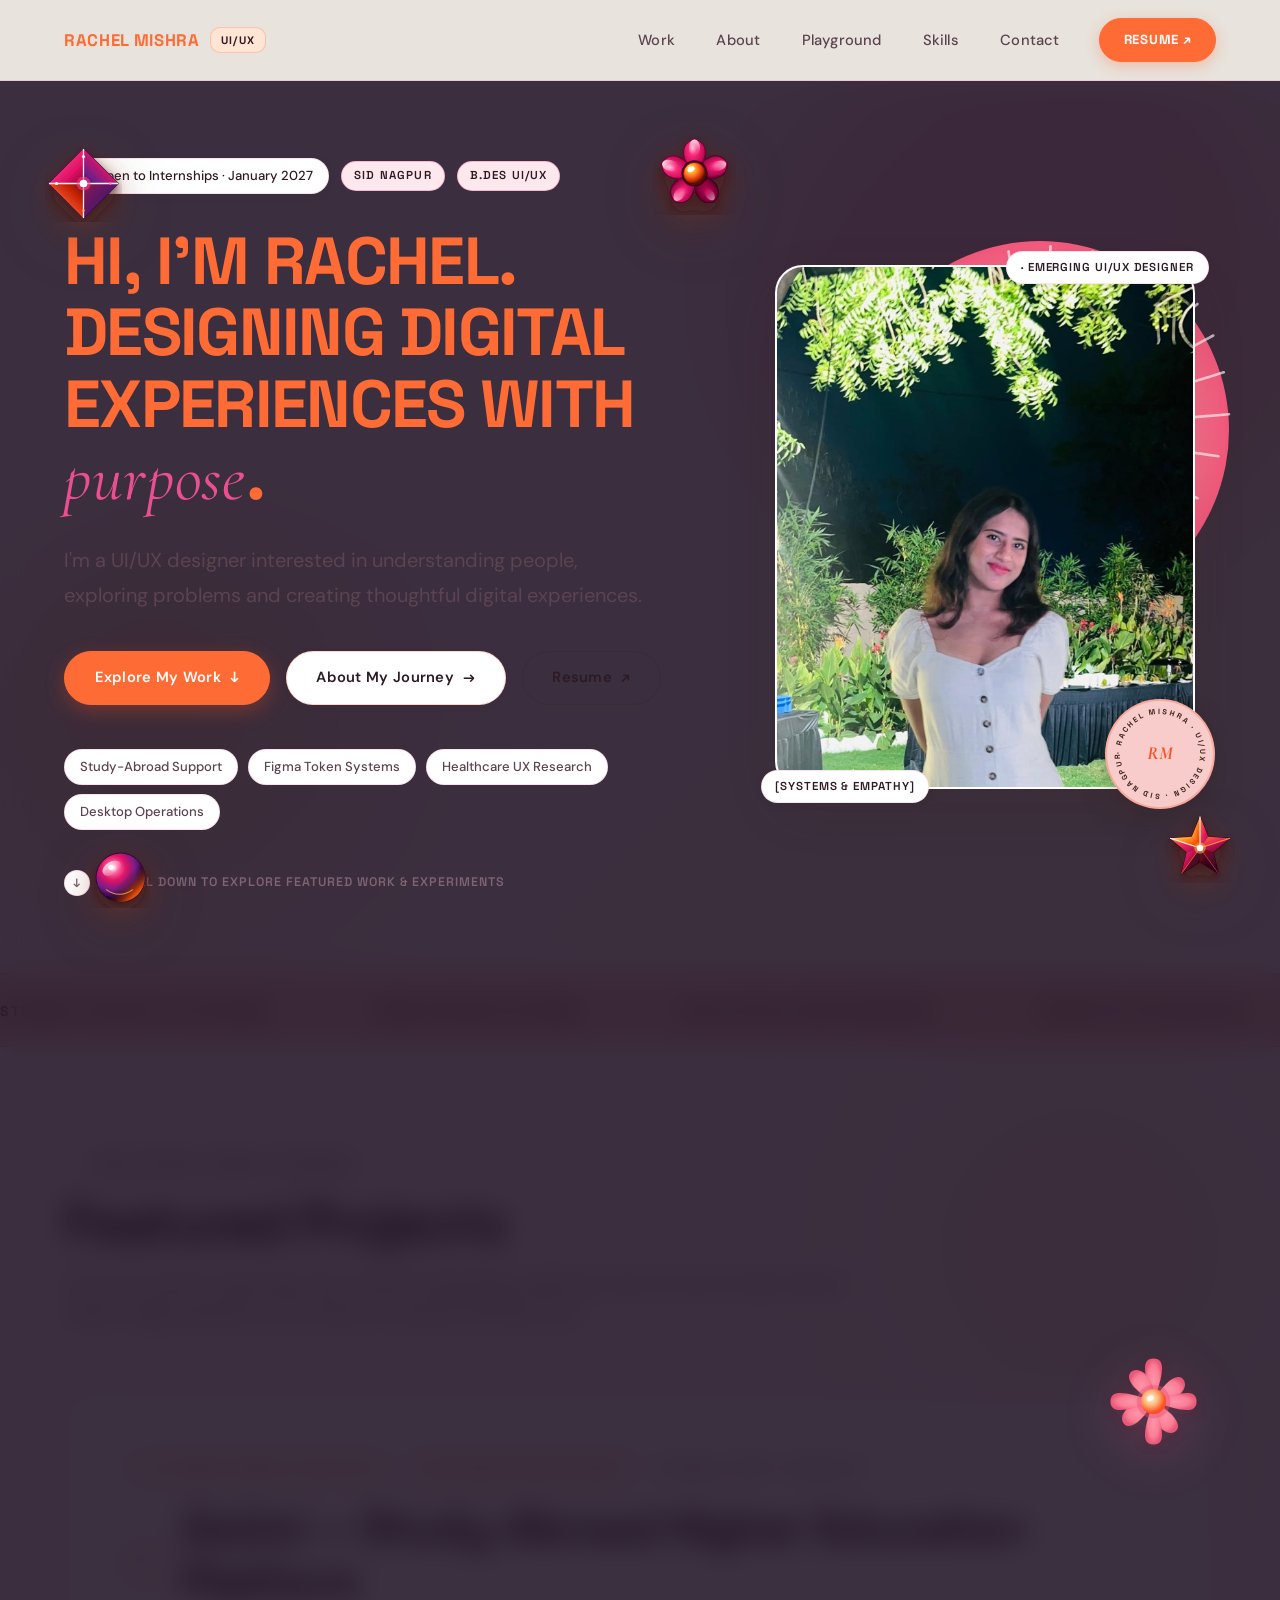
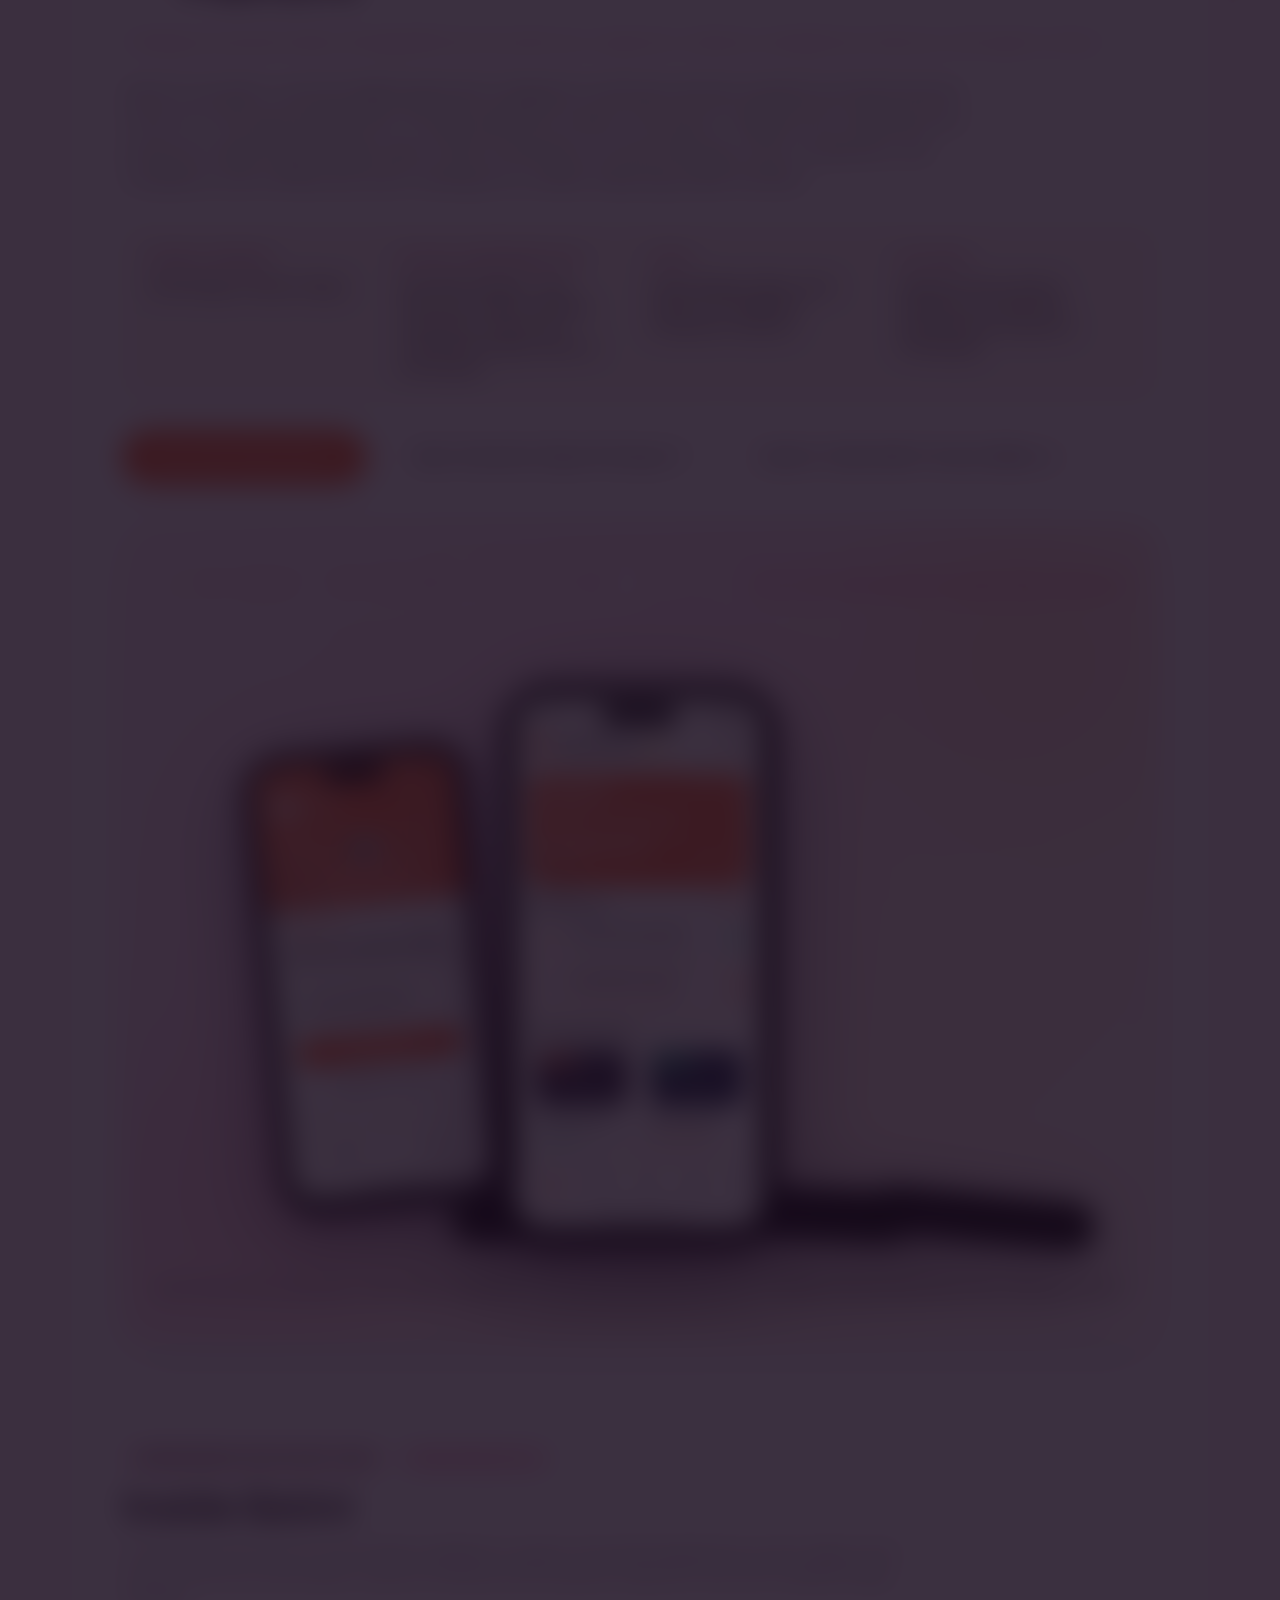
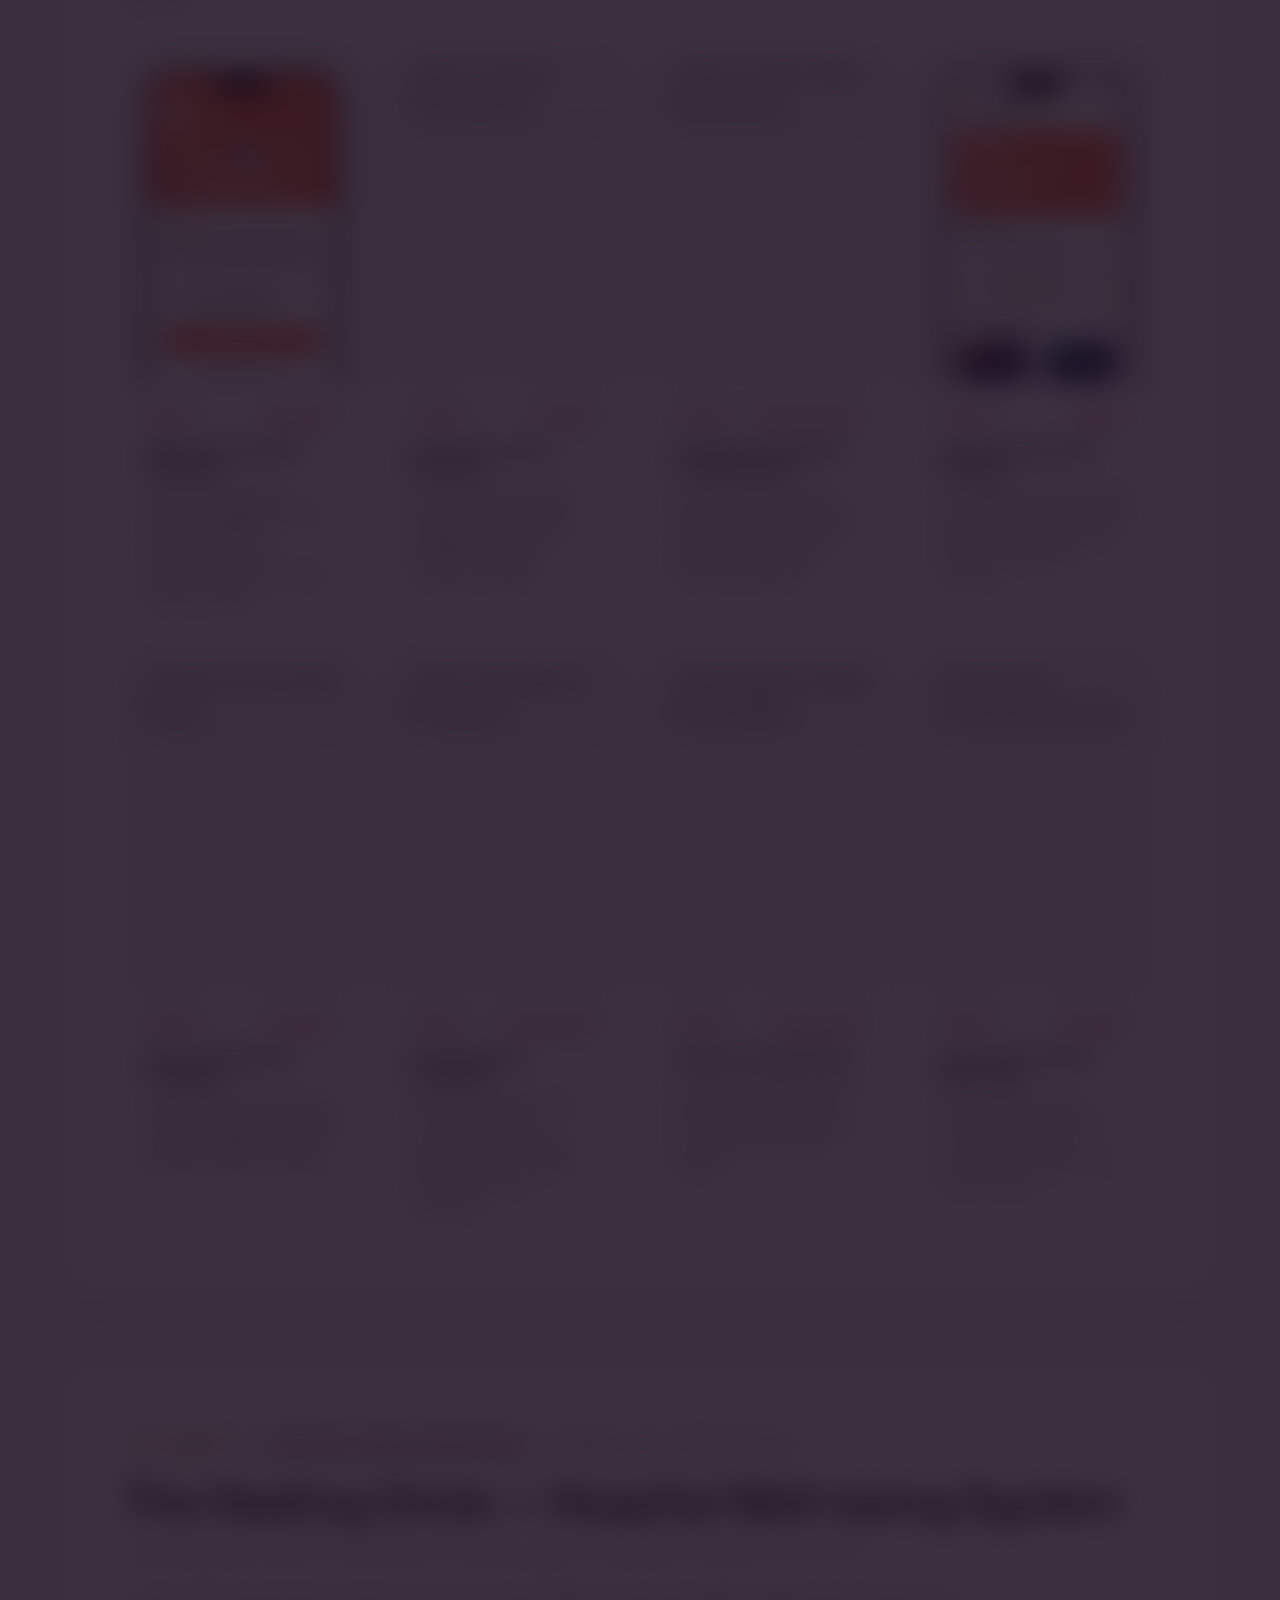
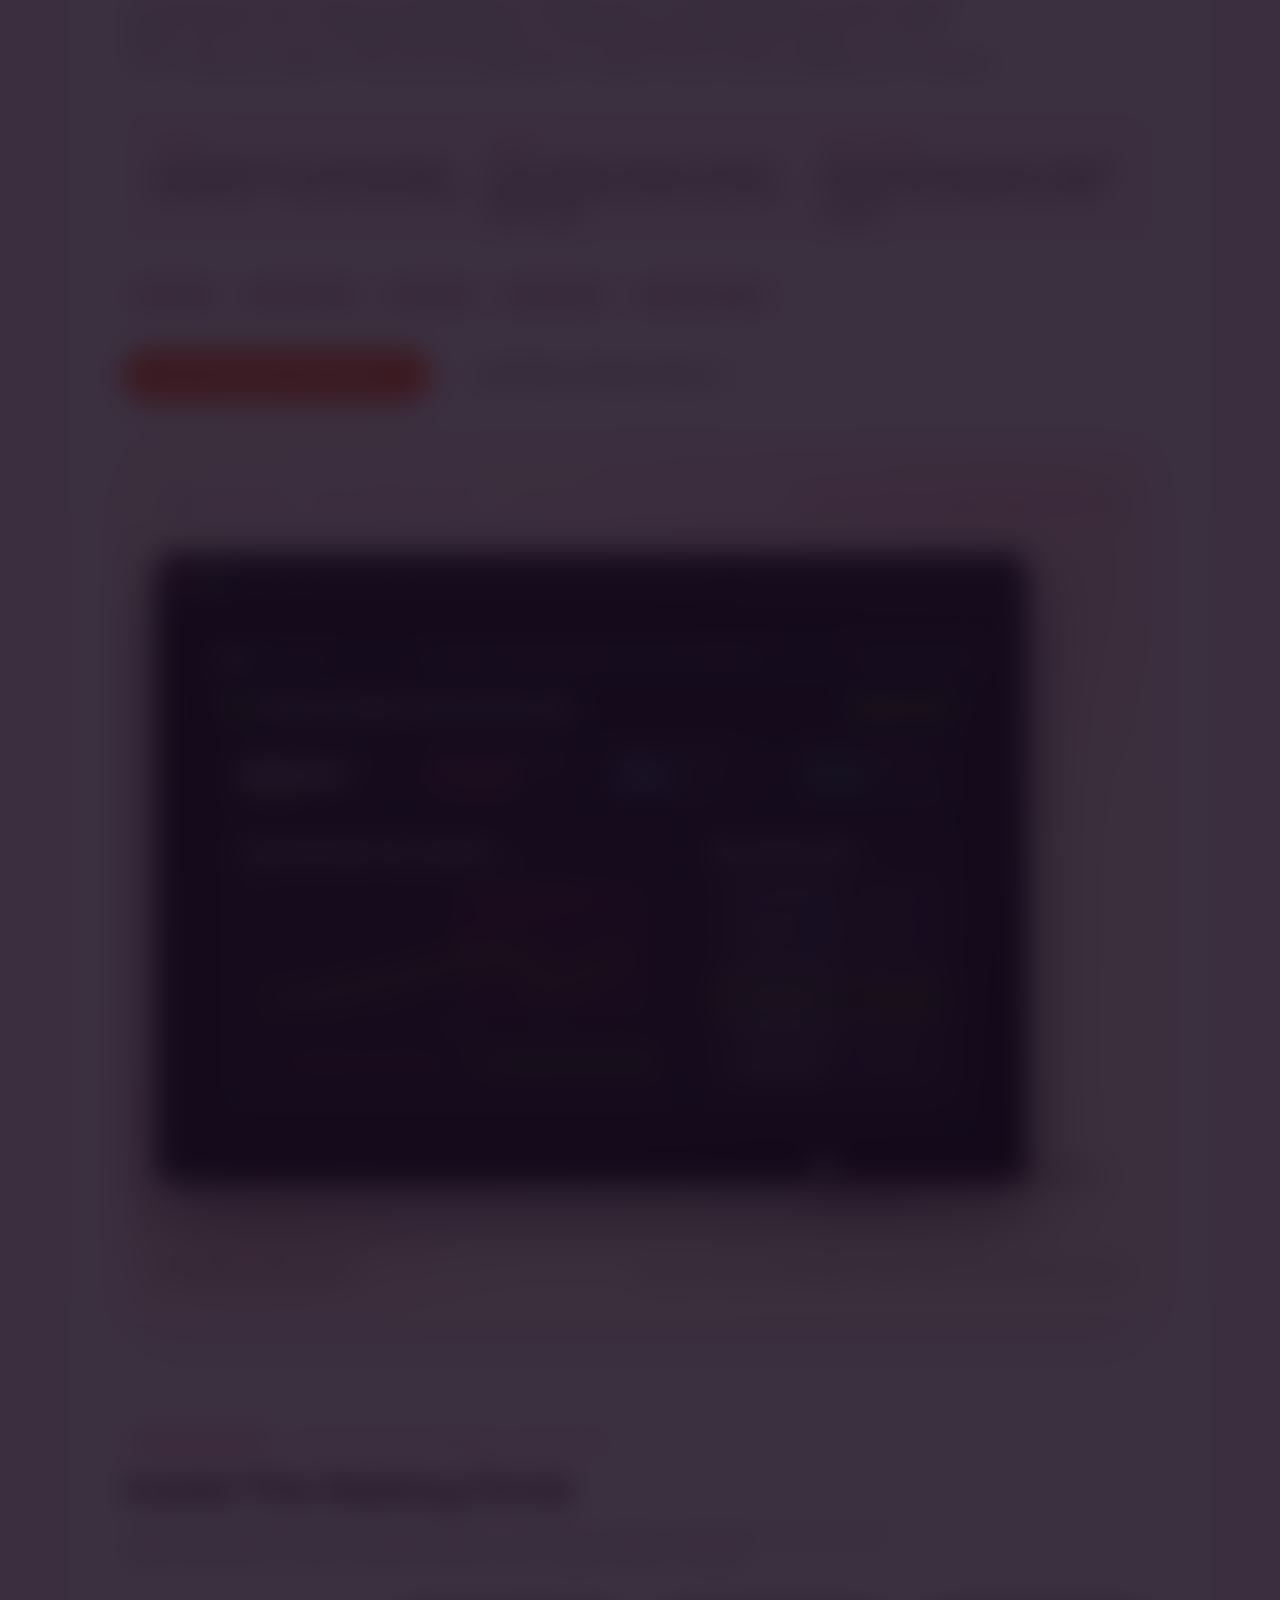
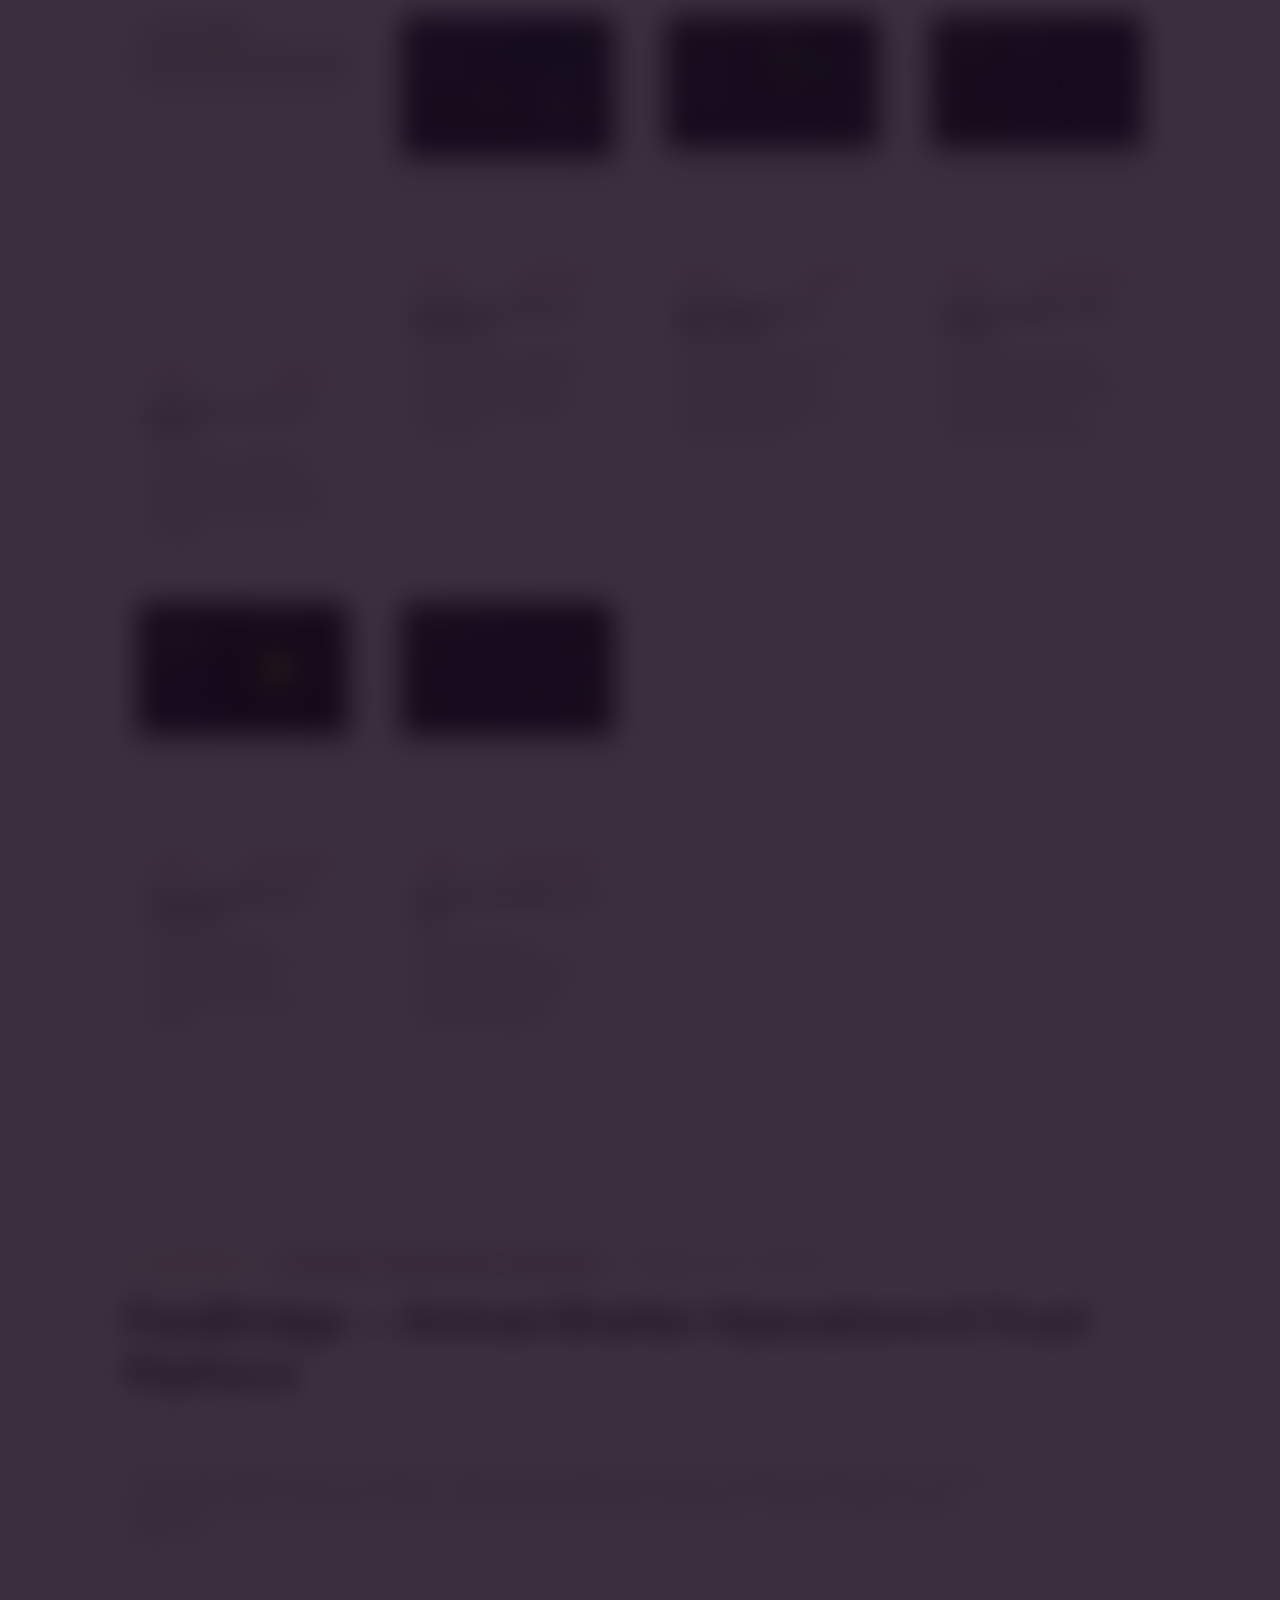
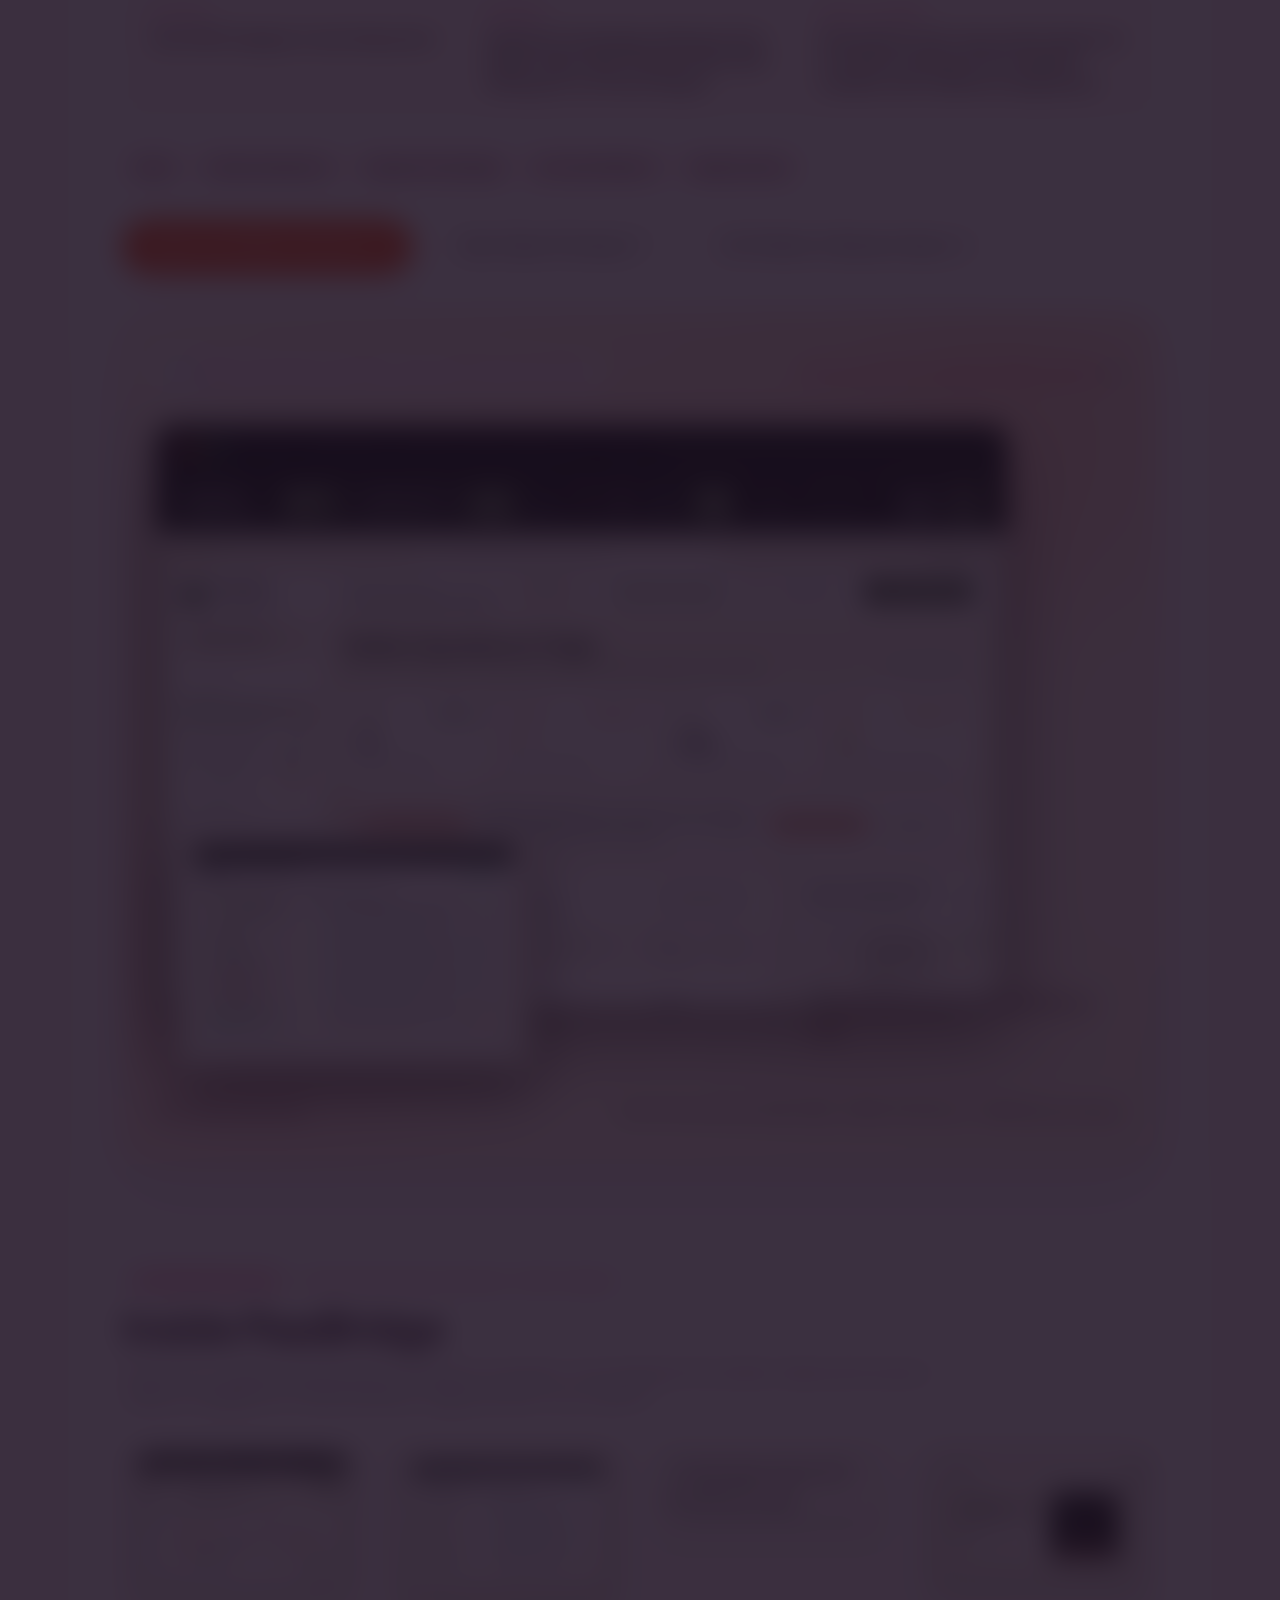
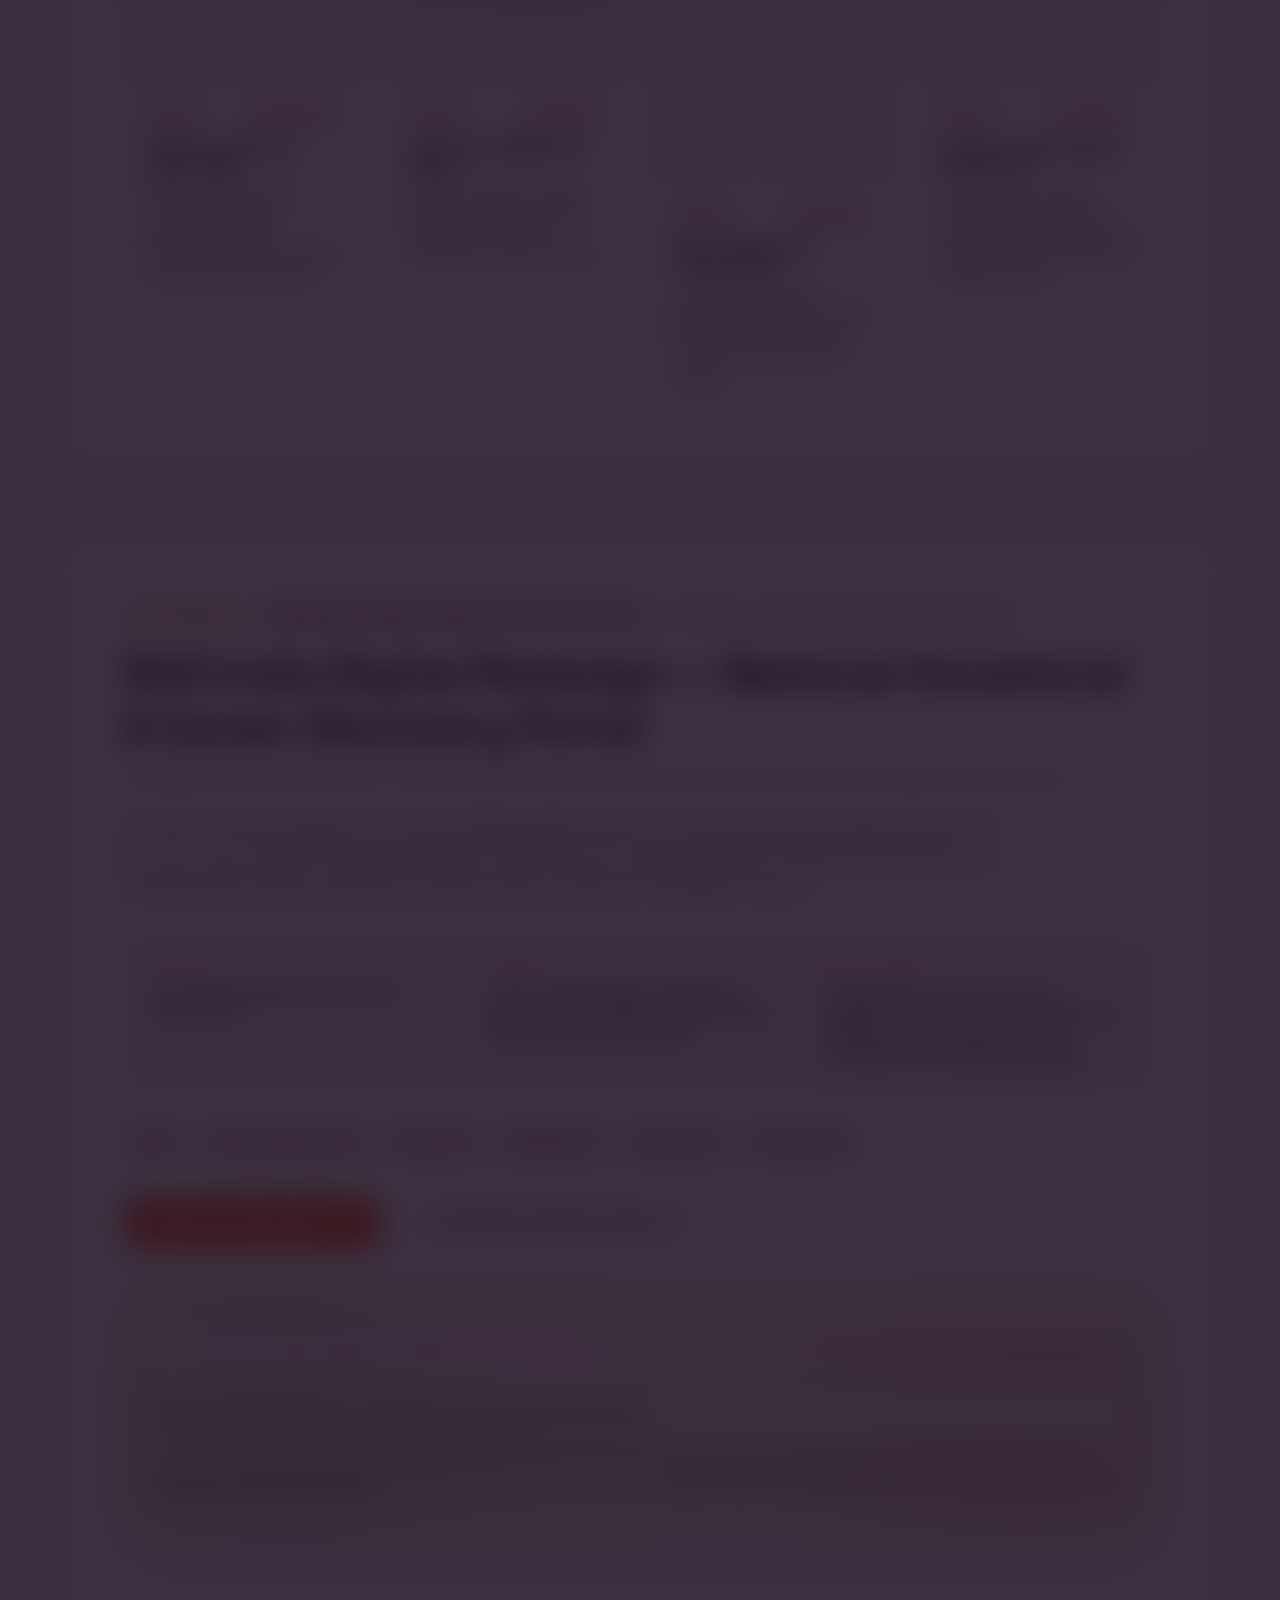
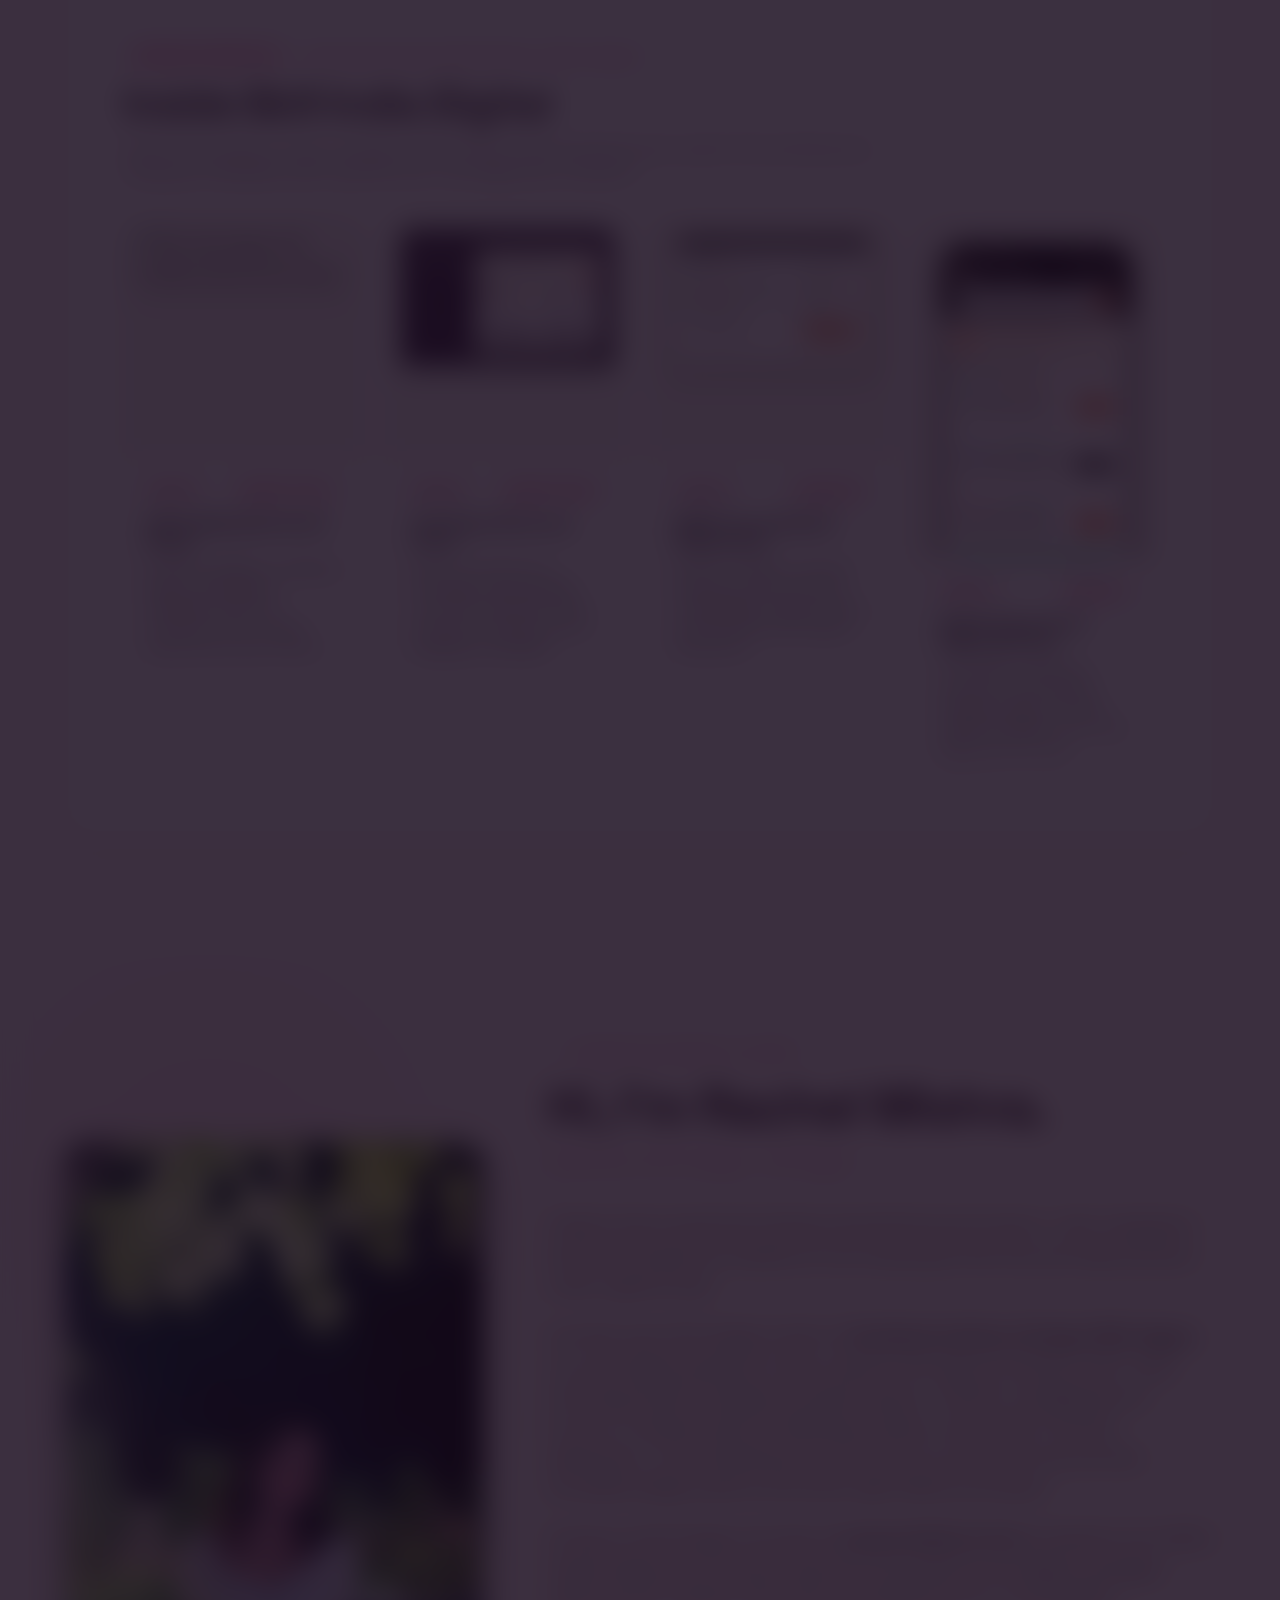
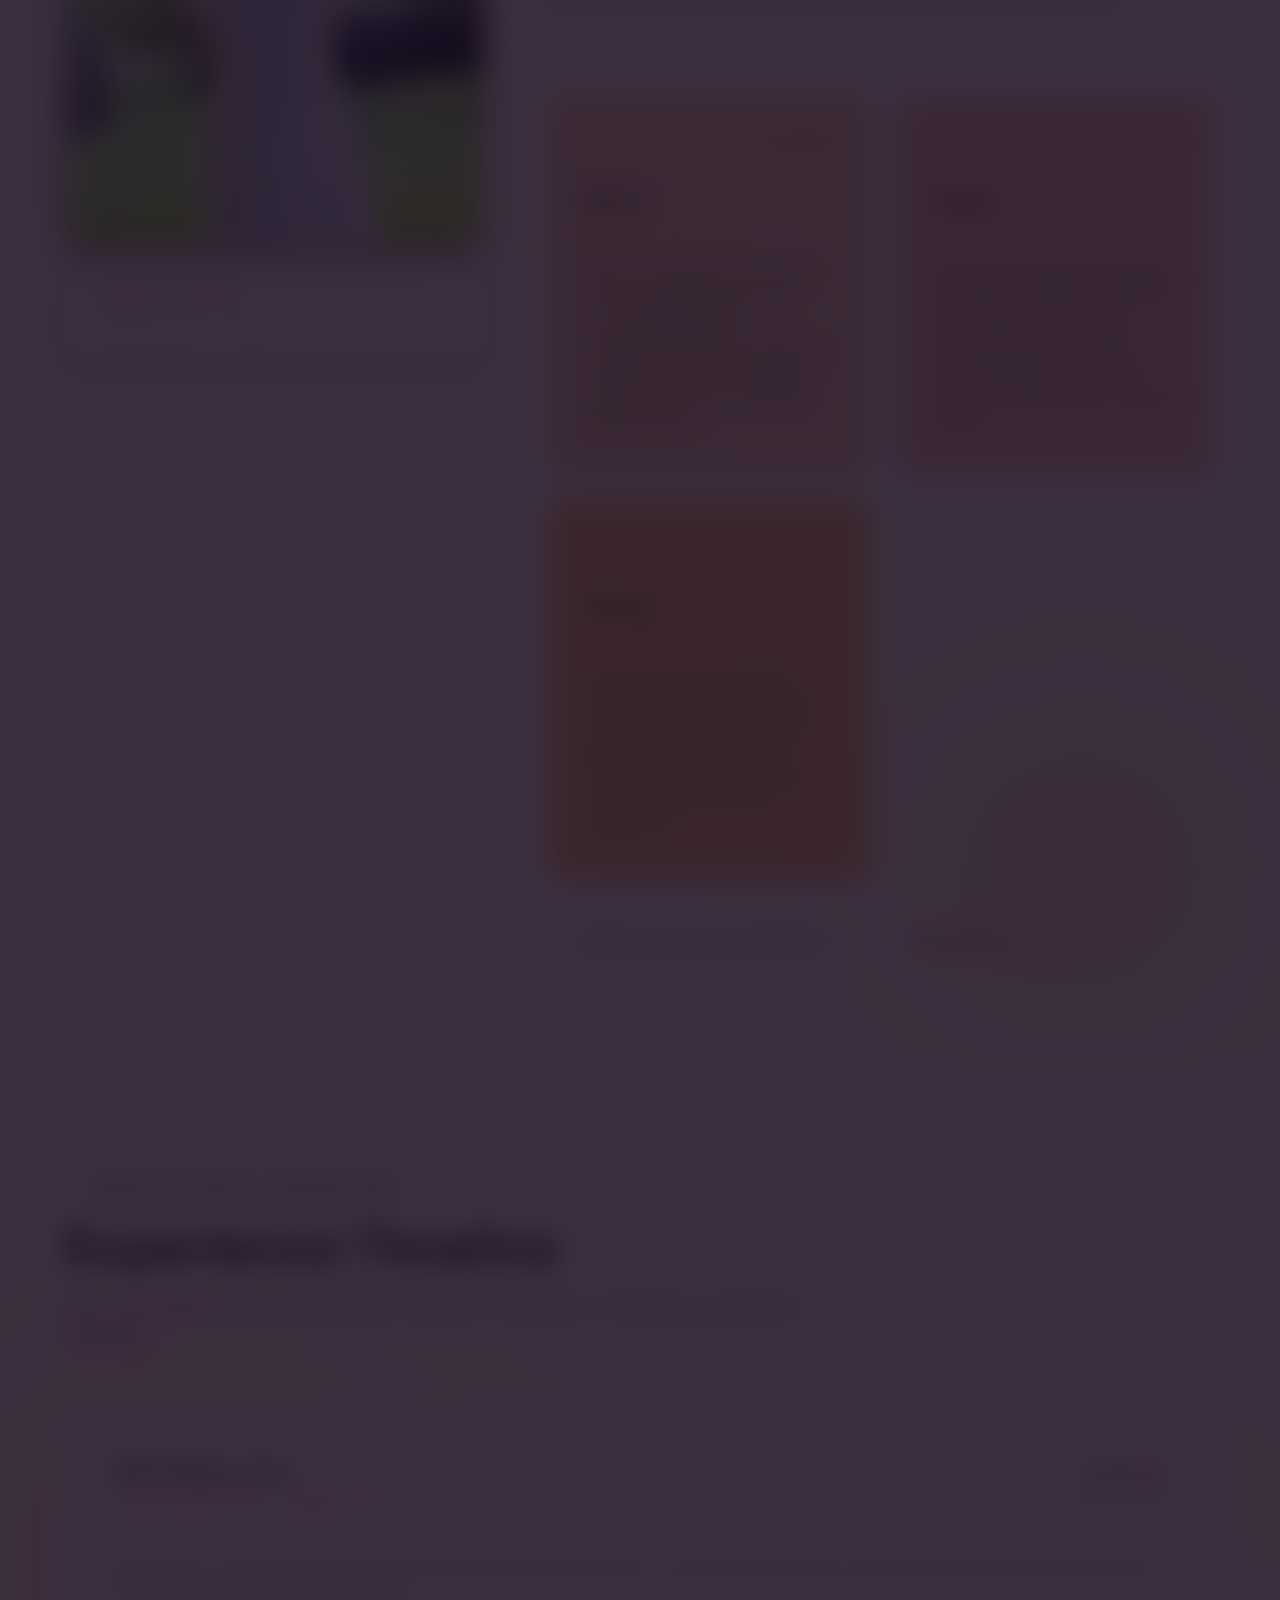
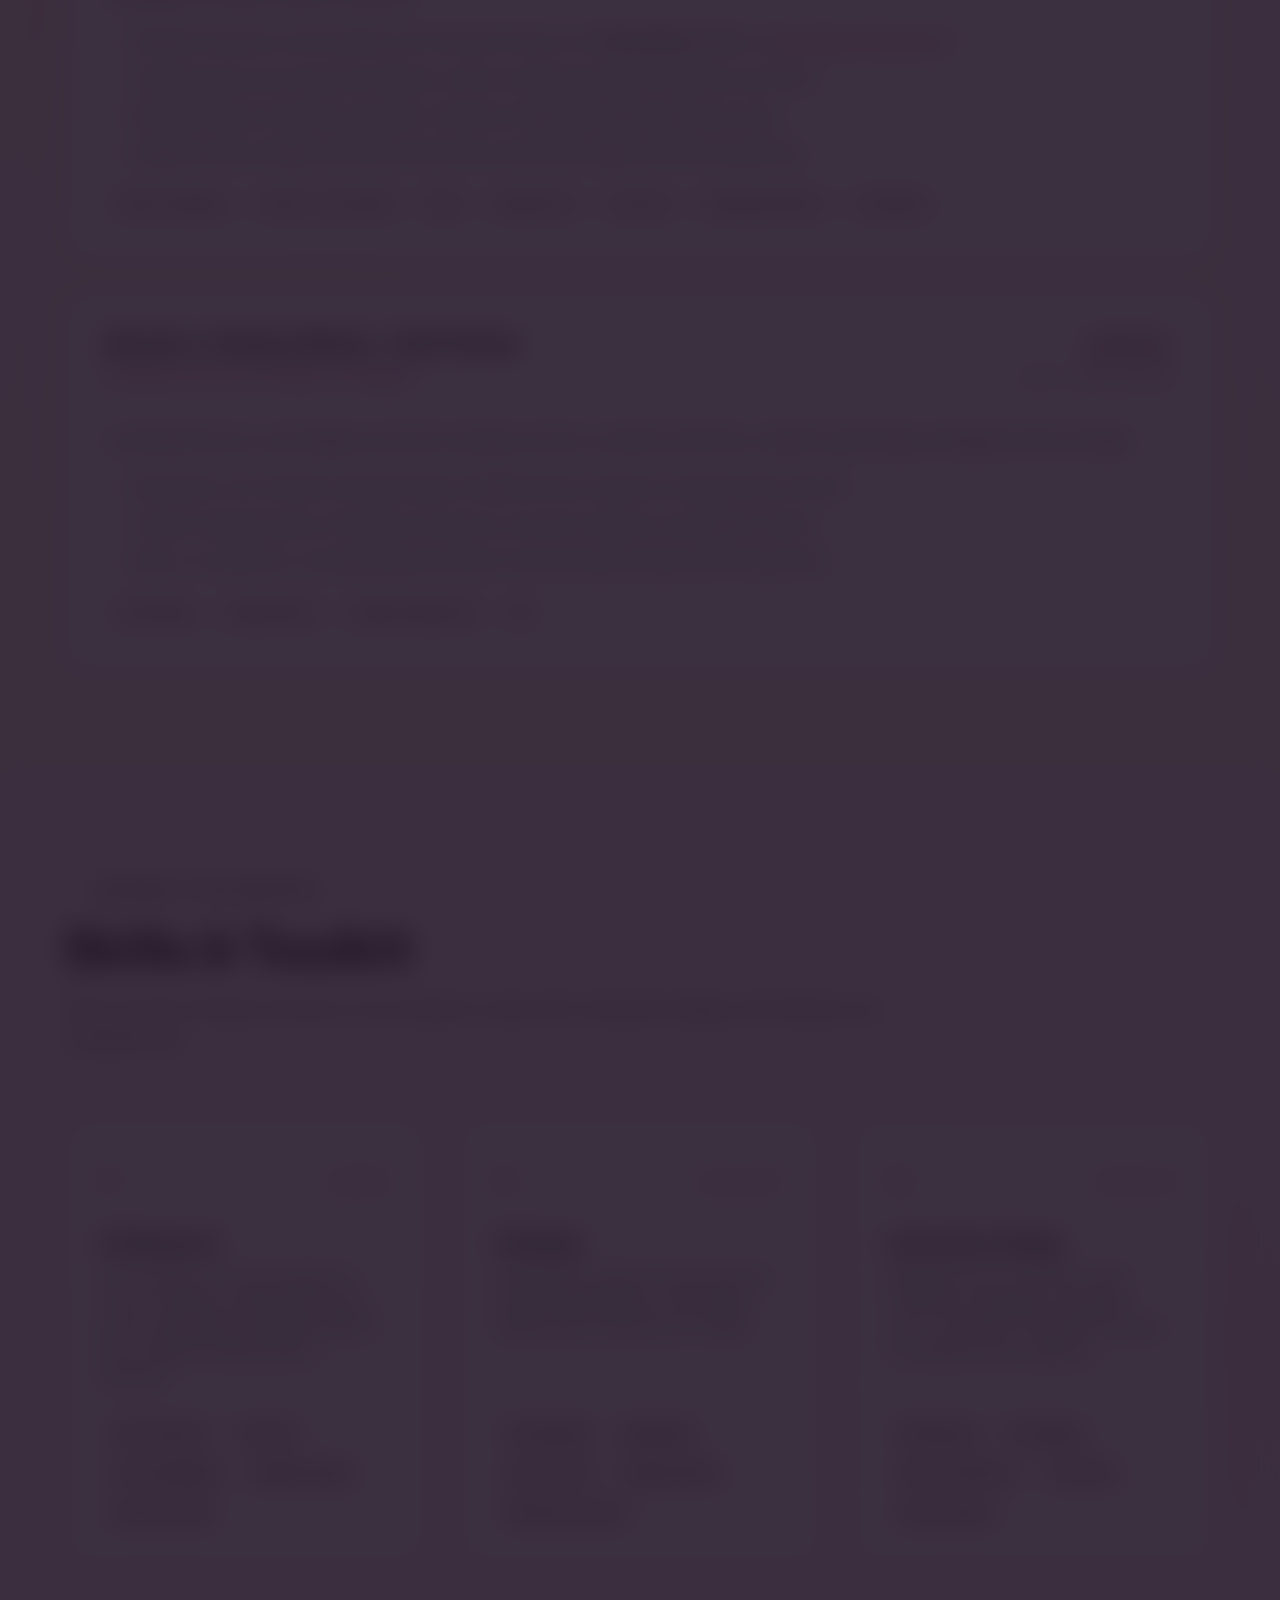
==== commit 37c93c38: "fix: replace full purple backgrounds with light blush #FFF8F7, pink, vibrant rose, and orange accent" ====
--- a/index.html
+++ b/index.html
@@ -980,7 +980,7 @@
 <!-- ==========================================
      SECTION: ABOUT & THE THREE D'S
      ========================================== -->
-<section class="section-dark" id="about">
+<section class="section-light" id="about">
   <div class="section-inner">
     <div class="about-grid">
       <div class="about-photo-wrapper">
@@ -988,7 +988,7 @@
           <img src="rachel.jpg" alt="Rachel Mishra Portrait" width="607" height="1024" loading="lazy">
         </div>
         <div class="about-status-card">
-          <span style="font-family: var(--ff-display); font-size: 0.85rem; font-weight: 700; color: var(--plum);">Available for Internships</span>
+          <span style="font-family: var(--ff-display); font-size: 0.85rem; font-weight: 700; color: var(--accent-rose);">Available for Internships</span>
           <span style="font-size: 0.8rem; color: var(--text-muted);">Starting January 2027 · Remote or On-site</span>
         </div>
       </div>
@@ -1086,7 +1086,7 @@
           Completed 2-month professional design internship contributing to end-to-end digital experiences, responsive website interfaces, and brand campaigns for fashion and arts initiatives.
         </p>
         <ul class="timeline-bullets">
-          <li>Designed responsive web interfaces and interaction flows for the <strong>Miss Nation</strong> platform (<a href="https://www.figma.com/design/iazsFaVKSMcVo9MSOsK810/Untitled?node-id=16-638&amp;t=06LJbjr4SPVUwLd5-1" target="_blank" rel="noopener" style="color: var(--plum); font-weight: 600; text-decoration: underline;">View Figma UI Screens ↗</a>).</li>
+          <li>Designed responsive web interfaces and interaction flows for the <strong>Miss Nation</strong> platform (<a href="https://www.figma.com/design/iazsFaVKSMcVo9MSOsK810/Untitled?node-id=16-638&amp;t=06LJbjr4SPVUwLd5-1" target="_blank" rel="noopener" style="color: var(--accent-rose); font-weight: 600; text-decoration: underline;">View Figma UI Screens ↗</a>).</li>
           <li>Conducted user and competitive analysis to inform wireframing and user experience decisions.</li>
           <li>Built high-fidelity interactive prototypes in Figma for stakeholder walkthroughs and review.</li>
           <li>Designed cohesive digital marketing creatives and social assets aligned with brand guidelines.</li>
@@ -1231,7 +1231,7 @@
     <div class="playground-intro-bar">
       <div>
         <p class="eyebrow">Creative Studio &amp; Labs</p>
-        <h2 style="font-size: clamp(2.2rem, 4vw, 3.2rem); color: var(--plum);">Playground</h2>
+        <h2 style="font-size: clamp(2.2rem, 4vw, 3.2rem); color: var(--text-primary);">Playground</h2>
         <p>A designer’s space for tactile micro-interactions, interactive button physics, and design token experiments.</p>
       </div>
       <a href="playground.html" class="btn btn-secondary">Explore Dedicated Playground &rarr;</a>
@@ -1261,40 +1261,40 @@
           <div>
             <span class="sandbox-group-label">Color Token Swatches (Live HEX)</span>
             <div class="swatch-group-editorial" id="colorSwatches">
-              <button type="button" class="swatch-item-btn active" data-token="chic-rose" data-color="#DF4A7A" data-name="Chic Rose">
+              <button type="button" class="swatch-item-btn active" data-token="vibrant-rose" data-color="#E94F91" data-name="Vibrant Rose">
                 <div class="swatch-left-col">
-                  <span class="swatch-circle-chip" style="--c: #DF4A7A;"></span>
-                  <span class="swatch-token-label">Chic Rose</span>
-                </div>
-                <span class="swatch-hex-val">#DF4A7A</span>
+                  <span class="swatch-circle-chip" style="--c: #E94F91;"></span>
+                  <span class="swatch-token-label">Vibrant Rose</span>
+                </div>
+                <span class="swatch-hex-val">#E94F91</span>
               </button>
-              <button type="button" class="swatch-item-btn" data-token="petal-pink" data-color="#F2A2BC" data-name="Petal Pink">
+              <button type="button" class="swatch-item-btn" data-token="soft-pink" data-color="#F4A3C7" data-name="Soft Pink">
                 <div class="swatch-left-col">
-                  <span class="swatch-circle-chip" style="--c: #F2A2BC;"></span>
-                  <span class="swatch-token-label">Petal Pink</span>
-                </div>
-                <span class="swatch-hex-val">#F2A2BC</span>
+                  <span class="swatch-circle-chip" style="--c: #F4A3C7;"></span>
+                  <span class="swatch-token-label">Soft Pink</span>
+                </div>
+                <span class="swatch-hex-val">#F4A3C7</span>
               </button>
-              <button type="button" class="swatch-item-btn" data-token="deep-rose" data-color="#B83363" data-name="Deep Rose">
+              <button type="button" class="swatch-item-btn" data-token="burnt-orange" data-color="#FF9B54" data-name="Burnt Orange">
                 <div class="swatch-left-col">
-                  <span class="swatch-circle-chip" style="--c: #B83363;"></span>
-                  <span class="swatch-token-label">Deep Rose</span>
-                </div>
-                <span class="swatch-hex-val">#B83363</span>
+                  <span class="swatch-circle-chip" style="--c: #FF9B54;"></span>
+                  <span class="swatch-token-label">Burnt Orange</span>
+                </div>
+                <span class="swatch-hex-val">#FF9B54</span>
               </button>
-              <button type="button" class="swatch-item-btn" data-token="muted-mauve" data-color="#76518E" data-name="Muted Mauve">
+              <button type="button" class="swatch-item-btn" data-token="warm-peach" data-color="#FFD5BE" data-name="Warm Peach">
                 <div class="swatch-left-col">
-                  <span class="swatch-circle-chip" style="--c: #76518E;"></span>
-                  <span class="swatch-token-label">Muted Mauve</span>
-                </div>
-                <span class="swatch-hex-val">#76518E</span>
+                  <span class="swatch-circle-chip" style="--c: #FFD5BE;"></span>
+                  <span class="swatch-token-label">Warm Peach</span>
+                </div>
+                <span class="swatch-hex-val">#FFD5BE</span>
               </button>
-              <button type="button" class="swatch-item-btn" data-token="deep-plum" data-color="#38243E" data-name="Deep Plum">
+              <button type="button" class="swatch-item-btn" data-token="soft-lavender" data-color="#E8DFF5" data-name="Soft Lavender">
                 <div class="swatch-left-col">
-                  <span class="swatch-circle-chip" style="--c: #38243E;"></span>
-                  <span class="swatch-token-label">Deep Plum</span>
-                </div>
-                <span class="swatch-hex-val">#38243E</span>
+                  <span class="swatch-circle-chip" style="--c: #E8DFF5;"></span>
+                  <span class="swatch-token-label">Soft Lavender</span>
+                </div>
+                <span class="swatch-hex-val">#E8DFF5</span>
               </button>
             </div>
           </div>
@@ -1314,11 +1314,11 @@
           <div class="sandbox-preview-card" id="demoCard">
             <div class="sandbox-stage-pills-row">
               <span class="sandbox-state-badge" id="demoStateBadge">STATE: DEFAULT</span>
-              <span class="sandbox-hex-chip" id="demoHexBadge">HEX: #DF4A7A</span>
-            </div>
-            <span class="sandbox-token-chip" id="demoTokenName" style="margin-bottom: 0.8rem;">$color-chic-rose</span>
-            <h4 style="color: var(--vanilla-cream); font-size: 1.25rem; margin-bottom: 0.4rem; font-family: var(--ff-display);">Interactive Prototype</h4>
-            <p style="color: var(--sunshine-yellow); font-size: 0.86rem; line-height: 1.5; margin-bottom: 1.6rem;">Hover, click, or test states using the controls or directly on the component below.</p>
+              <span class="sandbox-hex-chip" id="demoHexBadge">HEX: #E94F91</span>
+            </div>
+            <span class="sandbox-token-chip" id="demoTokenName" style="margin-bottom: 0.8rem;">$color-vibrant-rose</span>
+            <h4 style="color: var(--text-primary); font-size: 1.25rem; margin-bottom: 0.4rem; font-family: var(--ff-display);">Interactive Prototype</h4>
+            <p style="color: var(--text-secondary); font-size: 0.86rem; line-height: 1.5; margin-bottom: 1.6rem;">Hover, click, or test states using the controls or directly on the component below.</p>
             <button type="button" class="sandbox-demo-btn" id="sandboxDemoBtn">
               <span id="demoBtnIcon">→</span>
               <span id="demoBtnLabel">Explore Prototype</span>
@@ -1338,14 +1338,14 @@
           </div>
           <pre class="inspector-code-block"><code id="inspectorCode">/* Figma Design Token Spec */
 .btn-primary {
-  --btn-bg: #DF4A7A;
-  --btn-token: $color-chic-rose;
+  --btn-bg: #E94F91;
+  --btn-token: $color-vibrant-rose;
   padding: 14px 28px;
   border-radius: 999px;
   font-family: 'DM Sans', sans-serif;
   font-weight: 600;
   border: 1px solid var(--line);
-  box-shadow: 0 4px 16px rgba(56, 36, 62, 0.12);
+  box-shadow: 0 4px 16px rgba(233, 79, 145, 0.25);
   transition: all 0.25s ease;
   /* State: default */
 }</code></pre>
--- a/style.css
+++ b/style.css
@@ -16,84 +16,90 @@
      - Refined Body:     'DM Sans', -apple-system, sans-serif
    ========================================================================== */
 
-/* ---------- 1. CSS VARIABLES & SOLAR POP TOKENS (EXACT MATCH) ---------- */
+/* ---------- 1. CSS VARIABLES & REFINED EDITORIAL PALETTE (LIGHT, PINK, ROSE & ORANGE) ---------- */
 :root {
-  /* 1. Signature Pop Coral Orange (Primary Highlight, CTAs, Big Titles, Works Banner) */
-  --pop-orange: #FC5123;
-  --pop-orange-hover: #E34114;
-  --pop-orange-light: rgba(252, 81, 35, 0.12);
-  --pop-orange-glow: rgba(252, 81, 35, 0.35);
-
-  --burnt-orange: #FC5123;
-  --burnt-orange-hover: #E34114;
-  --burnt-orange-light: rgba(252, 81, 35, 0.14);
-
-  --rose-primary: #FC5123;
-  --rose-primary-hover: #E34114;
-  --rose-primary-light: rgba(252, 81, 35, 0.12);
-  --rose-primary-glow: rgba(252, 81, 35, 0.35);
-  --rose-deep: #FA5028;
-
-  /* 2. Signature Pop Rose Pink (Floral Bursts, Star Sparkles, Stat Card, Subtitles) */
-  --hot-pink: #FA7E96;
-  --hot-pink-vibrant: #FF6B8B;
-  --hot-pink-hover: #EB577B;
-  --hot-pink-light: rgba(250, 126, 150, 0.18);
-
-  --dusty-rose: #FA7E96;
-  --dusty-rose-hover: #EB577B;
-  --dusty-rose-light: rgba(250, 126, 150, 0.18);
-
-  --muted-mauve: #FA7E96;
-  --muted-mauve-hover: #EB577B;
-  --muted-mauve-light: rgba(250, 126, 150, 0.18);
-  --muted-rose: #FA7E96;
-
-  /* 3. Soft Peaches, Apricots & Blush Tones (Stat Cards, Arches & Tags) */
-  --peach-soft: #FAD6BE;
-  --peach-blush: #FBD4C3;
-  --apricot-warm: #F9C184;
-  --warm-peach: #FAD6BE;
-  --warm-peach-light: rgba(250, 214, 190, 0.45);
-  --sunshine-yellow: #F9C184;
-
-  --soft-blush: #F8CCCB;
-  --soft-blush-subtle: #FEEBED;
-  --soft-lilac: #F8CCCB;
-  --soft-lilac-subtle: #FEEBED;
-  --rose-petal: #F8CCCB;
-  --rose-blush: #FEEBED;
-  --rose-porcelain: #FAF2E8;
-
-  /* 4. Warm Sunny Butter Cream & Canvas Backgrounds */
-  --vanilla-cream: #FBF2E1;
-  --warm-ivory: #FBF2E1;
-  --warm-ivory-dark: #F4E5D1;
-  --cream-surface: #FCF4E7;
+  /* 1. Base Canvas Backgrounds: Warm, very light blush / off-white (#FFF8F7) */
+  --warm-ivory: #FFF8F7;
+  --vanilla-cream: #FFF8F7;
+  --warm-ivory-dark: #FCECE8;
+  --cream-surface: #FFF5F3;
   --white: #FFFFFF;
-
-  /* 5. Rich Warm Espresso & Chocolate Typography (High Contrast WCAG AAA) */
-  --deep-plum: #3D2618;
-  --deep-plum-dark: #24150C;
-  --deep-plum-subtle: #543825;
-  --deep-plum-light: rgba(61, 38, 24, 0.08);
-  --plum: #3D2618;
-  --plum-deep: #24150C;
-  --almost-black: #24150C;
-
-  --text-primary: #3D2618;
-  --text-secondary: #5D483A;
-  --text-muted: #78604F;
-
-  /* 6. Semantic Theme Mappings */
-  --bg-primary: var(--warm-ivory);
-  --bg-secondary: #FCF4E7;
-  --bg-card: var(--white);
-  --line: rgba(252, 81, 35, 0.18);
-  --line-strong: rgba(252, 81, 35, 0.36);
-  --line-accent: var(--pop-orange);
+  --bg-primary: #FFF8F7;
+  --bg-secondary: #FFF1EF;
+  --bg-card: #FFFFFF;
+
+  /* 2. Brand Colourful Accents: Pink, Vibrant Rose, Orange & Soft Lavender */
+  --accent-pink: #F4A3C7;
+  --accent-rose: #E94F91;
+  --accent-orange: #FF9B54;
+  --accent-lavender: #E8DFF5;
+
+  /* 3. Pop Orange & Coral Accents */
+  --pop-orange: #FF6B35;
+  --pop-orange-hover: #E85720;
+  --pop-orange-light: rgba(255, 107, 53, 0.12);
+  --pop-orange-glow: rgba(255, 107, 53, 0.35);
+
+  --burnt-orange: #FF9B54;
+  --burnt-orange-hover: #E88338;
+  --burnt-orange-light: rgba(255, 155, 84, 0.16);
+
+  --rose-primary: #E94F91;
+  --rose-primary-hover: #D4397B;
+  --rose-primary-light: rgba(233, 79, 145, 0.14);
+  --rose-primary-glow: rgba(233, 79, 145, 0.35);
+  --rose-deep: #D4397B;
+
+  /* 4. Signature Pink, Rose & Lavender Tones */
+  --hot-pink: #E94F91;
+  --hot-pink-vibrant: #FA579A;
+  --hot-pink-hover: #D4397B;
+  --hot-pink-light: rgba(233, 79, 145, 0.16);
+
+  --dusty-rose: #E94F91;
+  --dusty-rose-hover: #D4397B;
+  --dusty-rose-light: rgba(233, 79, 145, 0.16);
+
+  --muted-mauve: #E94F91;
+  --muted-mauve-hover: #D4397B;
+  --muted-mauve-light: rgba(233, 79, 145, 0.16);
+  --muted-rose: #E94F91;
+
+  /* 5. Soft Peaches, Apricots, Blush & Lavender Badges */
+  --peach-soft: #FFE5D4;
+  --peach-blush: #FFDAC7;
+  --apricot-warm: #FFCE9E;
+  --warm-peach: #FFD5BE;
+  --warm-peach-light: rgba(255, 213, 190, 0.45);
+  --sunshine-yellow: #FFCE9E;
+
+  --soft-blush: #FCE8ED;
+  --soft-blush-subtle: #FFF0F4;
+  --soft-lilac: #E8DFF5;
+  --soft-lilac-subtle: #F6F1FB;
+  --rose-petal: #FCE8ED;
+  --rose-blush: #FFF0F4;
+  --rose-porcelain: #FFF5F7;
+
+  /* 6. Typography: Rich Dark Chocolate / Charcoal (WCAG AAA >= 12:1 Contrast on #FFF8F7) */
+  --deep-plum: #2D1A24;
+  --deep-plum-dark: #1E0F17;
+  --deep-plum-subtle: #4D3342;
+  --deep-plum-light: rgba(45, 26, 36, 0.08);
+  --plum: #2D1A24;
+  --plum-deep: #1E0F17;
+  --almost-black: #1E0F17;
+
+  --text-primary: #2D1A24;
+  --text-secondary: #5C4350;
+  --text-muted: #7E6372;
+
+  /* 7. Lines and Borders */
+  --line: rgba(233, 79, 145, 0.16);
+  --line-strong: rgba(233, 79, 145, 0.32);
+  --line-accent: var(--accent-rose);
   --fresh-lime: var(--apricot-warm);
-  --dusty-lavender: var(--soft-blush);
+  --dusty-lavender: var(--accent-lavender);
 
   /* Typography */
   --ff-serif: 'Cormorant Garamond', 'Playfair Display', Georgia, serif;
@@ -591,7 +597,7 @@
   position: relative;
   min-height: calc(100vh - 74px);
   padding: clamp(3.5rem, 6vw, 6.5rem) clamp(1.4rem, 5vw, 4.5rem);
-  background: linear-gradient(135deg, #FDECF0 0%, #F5ECF8 45%, #FDF1E7 100%);
+  background: linear-gradient(135deg, #FFF8F7 0%, #FFF0F3 40%, #FFF5ED 75%, #FFF8F7 100%);
   display: flex;
   align-items: center;
   overflow: hidden;
@@ -611,7 +617,7 @@
 .shape-plum {
   width: 580px;
   height: 580px;
-  background: radial-gradient(circle at 35% 35%, rgba(255, 90, 150, 0.48) 0%, rgba(223, 74, 122, 0.40) 45%, rgba(118, 81, 142, 0.28) 75%, transparent 100%);
+  background: radial-gradient(circle at 35% 35%, rgba(244, 163, 199, 0.42) 0%, rgba(233, 79, 145, 0.28) 45%, rgba(255, 155, 84, 0.18) 75%, transparent 100%);
   top: -60px;
   right: -60px;
   animation: floatOrbPlum 18s ease-in-out infinite alternate;
@@ -620,7 +626,7 @@
 .shape-lilac {
   width: 520px;
   height: 520px;
-  background: radial-gradient(circle at 40% 40%, rgba(255, 120, 60, 0.42) 0%, rgba(233, 120, 69, 0.32) 40%, rgba(118, 81, 142, 0.26) 75%, transparent 100%);
+  background: radial-gradient(circle at 40% 40%, rgba(255, 155, 84, 0.35) 0%, rgba(255, 206, 158, 0.28) 42%, rgba(232, 223, 245, 0.32) 75%, transparent 100%);
   bottom: -40px;
   left: -60px;
   animation: floatOrbLilac 22s ease-in-out infinite alternate;
@@ -1123,21 +1129,21 @@
 }
 
 .section-dark {
-  background: var(--deep-plum);
-  color: var(--warm-ivory);
+  background: #FFF5F2;
+  color: var(--text-primary);
   padding: clamp(5rem, 8vw, 8rem) clamp(1.4rem, 5vw, 4.5rem);
-  border-top: 1px solid var(--deep-plum-dark);
-  border-bottom: 1px solid var(--deep-plum-dark);
+  border-top: 1px solid var(--line);
+  border-bottom: 1px solid var(--line);
 }
 
 .section-dark h2,
 .section-dark h3,
 .section-dark h4 {
-  color: var(--warm-ivory);
+  color: var(--text-primary);
 }
 
 .section-dark p {
-  color: #D3C1D8;
+  color: var(--text-secondary);
 }
 
 .section-inner {
@@ -1220,7 +1226,7 @@
   font-family: var(--ff-body);
   font-size: 0.78rem;
   font-weight: 600;
-  color: #5C3E5A;
+  color: var(--text-secondary);
   padding: 0.32rem 0.6rem;
 }
 
@@ -1356,22 +1362,22 @@
 
 /* Large Project Showcase Container */
 .project-showcase-box {
-  background: #1C1220;
-  border: 1px solid var(--deep-plum-subtle);
+  background: #FFFFFF;
+  border: 1.5px solid rgba(233, 79, 145, 0.20);
   border-radius: var(--radius-md);
   overflow: hidden;
-  box-shadow: var(--shadow-lg);
+  box-shadow: 0 16px 40px rgba(45, 26, 36, 0.08);
 }
 
 .showcase-header {
-  background: var(--deep-plum);
+  background: #FFF5F7;
   padding: 0.85rem 1.4rem;
   display: flex;
   align-items: center;
   justify-content: space-between;
   flex-wrap: wrap;
   gap: 0.8rem;
-  border-bottom: 1px solid rgba(255, 255, 255, 0.08);
+  border-bottom: 1px solid rgba(233, 79, 145, 0.14);
 }
 
 .showcase-header-left {
@@ -1391,15 +1397,15 @@
   border-radius: 50%;
 }
 
-.dot-1 { background: #E97845; }
-.dot-2 { background: #EFC3A9; }
-.dot-3 { background: #76518E; }
+.dot-1 { background: #FF9B54; }
+.dot-2 { background: #F4A3C7; }
+.dot-3 { background: #E94F91; }
 
 .showcase-path {
   font-family: var(--ff-display);
   font-size: 0.78rem;
-  font-weight: 500;
-  color: var(--warm-peach);
+  font-weight: 600;
+  color: var(--accent-rose);
   letter-spacing: 0.04em;
 }
 
@@ -1415,35 +1421,36 @@
   font-weight: 500;
   padding: 0.38rem 0.85rem;
   border-radius: var(--radius-pill);
-  background: rgba(248, 243, 234, 0.08);
-  border: 1px solid rgba(248, 243, 234, 0.18);
-  color: var(--warm-ivory);
+  background: #FFFFFF;
+  border: 1px solid rgba(233, 79, 145, 0.22);
+  color: var(--text-primary);
   cursor: pointer;
   transition: all 0.2s ease;
 }
 
 .screen-tab:hover {
-  background: rgba(248, 243, 234, 0.16);
-  color: #FFFFFF;
+  background: #FFF0F4;
+  border-color: var(--accent-rose);
+  color: var(--accent-rose);
 }
 
 .screen-tab.active {
-  background: var(--burnt-orange);
-  border-color: var(--burnt-orange);
+  background: var(--accent-rose);
+  border-color: var(--accent-rose);
   color: #FFFFFF;
   font-weight: 600;
-  box-shadow: 0 2px 10px rgba(233, 120, 69, 0.35);
+  box-shadow: 0 2px 10px rgba(233, 79, 145, 0.35);
 }
 
 .showcase-viewport {
-  background: #140C17;
+  background: #FAF6F6;
   width: 100%;
   min-height: 440px;
   display: flex;
   align-items: center;
   justify-content: center;
   overflow: hidden;
-  border-bottom: 1px solid rgba(255, 255, 255, 0.08);
+  border-bottom: 1px solid rgba(233, 79, 145, 0.14);
   padding: 1.5rem;
 }
 
@@ -1454,7 +1461,7 @@
   object-fit: contain;
   display: block;
   border-radius: 6px;
-  box-shadow: 0 10px 30px rgba(0, 0, 0, 0.45);
+  box-shadow: 0 10px 30px rgba(45, 26, 36, 0.12);
   transition: transform 0.5s cubic-bezier(0.16, 1, 0.3, 1), opacity 0.25s ease;
 }
 
@@ -1464,34 +1471,35 @@
 
 .showcase-caption {
   padding: 1rem 1.6rem;
-  background: var(--deep-plum);
-  color: var(--warm-ivory);
+  background: #FFF5F7;
+  color: var(--text-primary);
   display: flex;
   align-items: center;
   justify-content: space-between;
   flex-wrap: wrap;
   gap: 1rem;
+  border-top: 1px solid rgba(233, 79, 145, 0.12);
 }
 
 .showcase-caption-text {
   font-size: 0.90rem;
-  color: #E8D9EC;
+  color: var(--text-secondary);
   line-height: 1.6;
   max-width: 860px;
 }
 
 .showcase-caption-text strong {
-  color: var(--warm-peach);
+  color: var(--accent-rose);
 }
 
 .provenance-pill {
   font-family: var(--ff-display);
   font-size: 0.72rem;
-  font-weight: 600;
+  font-weight: 700;
   letter-spacing: 0.08em;
-  color: var(--warm-ivory);
-  background: var(--muted-mauve);
-  border: 1px solid rgba(255, 255, 255, 0.15);
+  color: #684880;
+  background: #E8DFF5;
+  border: 1px solid #D6C4E9;
   padding: 0.28rem 0.75rem;
   border-radius: var(--radius-pill);
   white-space: nowrap;
@@ -1499,7 +1507,7 @@
 
 .showcase-thumbs {
   padding: 0.95rem 1.4rem;
-  background: #180F1B;
+  background: #FFFFFF;
   display: grid;
   grid-template-columns: repeat(auto-fit, minmax(230px, 1fr));
   gap: 0.85rem;
@@ -1510,8 +1518,8 @@
   align-items: center;
   gap: 0.85rem;
   padding: 0.60rem 0.85rem;
-  background: rgba(248, 243, 234, 0.04);
-  border: 1px solid rgba(248, 243, 234, 0.12);
+  background: #FFF8F7;
+  border: 1px solid rgba(233, 79, 145, 0.16);
   border-radius: var(--radius-sm);
   text-align: left;
   cursor: pointer;
@@ -1519,13 +1527,13 @@
 }
 
 .showcase-thumb-btn:hover {
-  background: rgba(248, 243, 234, 0.10);
-  border-color: var(--warm-peach);
+  background: #FFF0F4;
+  border-color: var(--accent-rose);
 }
 
 .showcase-thumb-btn.active {
-  background: rgba(233, 120, 69, 0.18);
-  border-color: var(--burnt-orange);
+  background: #FFEBF2;
+  border-color: var(--accent-rose);
 }
 
 .showcase-thumb-img {
@@ -1533,20 +1541,20 @@
   height: 42px;
   object-fit: cover;
   border-radius: 4px;
-  border: 1px solid rgba(255, 255, 255, 0.15);
+  border: 1px solid rgba(233, 79, 145, 0.20);
   flex-shrink: 0;
 }
 
 .showcase-thumb-info h4 {
   font-size: 0.82rem;
-  color: var(--warm-ivory);
+  color: var(--text-primary);
   margin-bottom: 0.15rem;
   line-height: 1.25;
 }
 
 .showcase-thumb-info p {
   font-size: 0.74rem;
-  color: #B59FB9;
+  color: var(--text-muted);
   line-height: 1.35;
 }
 
@@ -1865,18 +1873,18 @@
   font-weight: 700;
   letter-spacing: 0.12em;
   text-transform: uppercase;
-  color: #552D68;
+  color: var(--accent-rose);
 }
 
 .skills-category-card h3 {
   font-size: 1.3rem;
-  color: #2D1435;
+  color: var(--text-primary);
   margin-bottom: 0.6rem;
 }
 
 .skills-category-card p {
   font-size: 0.94rem;
-  color: #4A334E;
+  color: var(--text-secondary);
   line-height: 1.7;
   margin-bottom: 1.5rem;
   flex: 1;
@@ -1893,18 +1901,18 @@
   font-family: var(--ff-body);
   font-size: 0.80rem;
   font-weight: 550;
-  color: #2D1435;
-  background: #FAF3EC;
-  border: 1px solid #DFC9D9;
+  color: var(--text-primary);
+  background: #FFF5F7;
+  border: 1px solid rgba(233, 79, 145, 0.20);
   padding: 0.28rem 0.75rem;
   border-radius: var(--radius-pill);
   transition: all 0.2s ease;
 }
 
 .skill-pill:hover {
-  background: #F7E4EC;
-  border-color: #D85C85;
-  color: #2D1435;
+  background: #FFE8F0;
+  border-color: var(--accent-rose);
+  color: var(--accent-rose);
 }
 
 /* ---------- 14. PLAYGROUND (GALLERY-LIKE 4 LABS) ---------- */
@@ -1963,9 +1971,9 @@
   font-weight: 700;
   letter-spacing: 0.1em;
   text-transform: uppercase;
-  color: #2D1435;
-  background: #F8E8F0;
-  border: 1px solid #DFC9D9;
+  color: var(--accent-rose);
+  background: #FFE8F0;
+  border: 1px solid rgba(233, 79, 145, 0.28);
   padding: 0.28rem 0.75rem;
   border-radius: var(--radius-pill);
 }
@@ -1973,19 +1981,19 @@
 .playground-status-pill {
   font-family: var(--ff-body);
   font-size: 0.75rem;
-  font-weight: 500;
-  color: #5C3E5A;
+  font-weight: 600;
+  color: var(--accent-orange);
 }
 
 .playground-preview-frame {
   width: 100%;
   height: 220px;
-  background: #18111D;
+  background: #FFF5F7;
   border-radius: var(--radius-sm);
   overflow: hidden;
   position: relative;
   margin-bottom: 1.25rem;
-  border: 1.5px solid rgba(223, 74, 122, 0.25);
+  border: 1.5px solid rgba(233, 79, 145, 0.22);
 }
 
 .playground-preview-frame img {
@@ -2022,7 +2030,7 @@
   font-family: var(--ff-display);
   font-size: 0.72rem;
   font-weight: 700;
-  color: #552D68;
+  color: var(--accent-rose);
   letter-spacing: 0.1em;
   text-transform: uppercase;
   margin-bottom: 0.35rem;
@@ -2105,18 +2113,18 @@
 
 /* ---------- 15. REFINED TOKEN SANDBOX ---------- */
 .token-sandbox-wrapper {
-  background: #231627;
-  border: 1px solid var(--deep-plum-subtle);
+  background: #FFF6F8;
+  border: 1.5px solid rgba(233, 79, 145, 0.22);
   border-radius: var(--radius-lg);
   overflow: hidden;
-  box-shadow: var(--shadow-lg);
+  box-shadow: 0 16px 40px rgba(45, 26, 36, 0.08);
   margin-top: 2.5rem;
 }
 
 .sandbox-topbar {
-  background: var(--deep-plum);
+  background: #FFFFFF;
   padding: 1.4rem 2rem;
-  border-bottom: 1px solid rgba(255, 255, 255, 0.08);
+  border-bottom: 1px solid rgba(233, 79, 145, 0.16);
   display: flex;
   align-items: center;
   justify-content: space-between;
@@ -2126,13 +2134,13 @@
 
 .sandbox-topbar h3 {
   font-size: 1.35rem;
-  color: var(--warm-ivory);
+  color: var(--text-primary);
   margin-bottom: 0.25rem;
 }
 
 .sandbox-topbar p {
   font-size: 0.90rem;
-  color: var(--warm-peach);
+  color: var(--text-muted);
 }
 
 .sandbox-main-grid {
@@ -2143,8 +2151,8 @@
 
 .sandbox-controls {
   padding: 2rem;
-  background: #1B101E;
-  border-right: 1px solid rgba(255, 255, 255, 0.08);
+  background: #FFF5F7;
+  border-right: 1px solid rgba(233, 79, 145, 0.16);
   display: flex;
   flex-direction: column;
   gap: 1.6rem;
@@ -2153,10 +2161,10 @@
 .sandbox-group-label {
   font-family: var(--ff-display);
   font-size: 0.74rem;
-  font-weight: 600;
+  font-weight: 700;
   letter-spacing: 0.14em;
   text-transform: uppercase;
-  color: var(--warm-peach);
+  color: var(--accent-rose);
   margin-bottom: 0.65rem;
   display: block;
 }
@@ -2170,10 +2178,10 @@
 .sandbox-btn-pill {
   font-family: var(--ff-body);
   font-size: 0.78rem;
-  font-weight: 500;
-  color: var(--warm-ivory);
-  background: rgba(248, 243, 234, 0.06);
-  border: 1px solid rgba(248, 243, 234, 0.16);
+  font-weight: 600;
+  color: var(--text-primary);
+  background: #FFFFFF;
+  border: 1px solid rgba(233, 79, 145, 0.22);
   padding: 0.38rem 0.85rem;
   border-radius: var(--radius-pill);
   cursor: pointer;
@@ -2181,12 +2189,13 @@
 }
 
 .sandbox-btn-pill:hover {
-  background: rgba(248, 243, 234, 0.14);
+  background: #FFE8F0;
+  border-color: var(--accent-rose);
 }
 
 .sandbox-btn-pill.active {
-  background: var(--burnt-orange);
-  border-color: var(--burnt-orange);
+  background: var(--accent-rose);
+  border-color: var(--accent-rose);
   color: #FFFFFF;
   font-weight: 600;
 }
@@ -2202,8 +2211,8 @@
   display: flex;
   align-items: center;
   justify-content: space-between;
-  background: rgba(255, 255, 255, 0.04);
-  border: 1px solid rgba(255, 255, 255, 0.10);
+  background: #FFFFFF;
+  border: 1px solid rgba(233, 79, 145, 0.18);
   padding: 0.42rem 0.85rem;
   border-radius: var(--radius-pill);
   cursor: pointer;
@@ -2212,13 +2221,13 @@
 }
 
 .swatch-item-btn:hover {
-  background: rgba(255, 255, 255, 0.08);
-  border-color: var(--warm-peach);
+  background: #FFF0F4;
+  border-color: var(--accent-rose);
 }
 
 .swatch-item-btn.active {
-  background: rgba(233, 120, 69, 0.18);
-  border-color: var(--burnt-orange);
+  background: #FFEBF2;
+  border-color: var(--accent-rose);
 }
 
 .swatch-left-col {
@@ -2232,38 +2241,39 @@
   height: 18px;
   border-radius: 50%;
   background: var(--c);
-  border: 1.5px solid rgba(255, 255, 255, 0.6);
+  border: 1.5px solid rgba(45, 26, 36, 0.15);
 }
 
 .swatch-token-label {
   font-family: var(--ff-body);
   font-size: 0.80rem;
-  font-weight: 500;
-  color: var(--warm-ivory);
+  font-weight: 600;
+  color: var(--text-primary);
 }
 
 .swatch-hex-val {
   font-family: monospace;
   font-size: 0.76rem;
-  color: var(--warm-peach);
+  color: var(--accent-rose);
+  font-weight: 600;
 }
 
 .sandbox-stage {
   padding: 2.5rem;
-  background: #140C17;
+  background: #FFFFFF;
   display: flex;
   align-items: center;
   justify-content: center;
 }
 
 .sandbox-preview-card {
-  background: #201323;
-  border: 1px solid rgba(255, 255, 255, 0.10);
+  background: #FFF8F7;
+  border: 1.5px solid rgba(233, 79, 145, 0.20);
   border-radius: var(--radius-md);
   padding: 2.2rem;
   max-width: 400px;
   width: 100%;
-  box-shadow: 0 10px 30px rgba(0, 0, 0, 0.35);
+  box-shadow: 0 10px 30px rgba(45, 26, 36, 0.07);
   text-align: center;
 }
 
@@ -2277,11 +2287,12 @@
 .sandbox-state-badge {
   font-family: var(--ff-display);
   font-size: 0.68rem;
-  font-weight: 600;
+  font-weight: 700;
   letter-spacing: 0.1em;
   text-transform: uppercase;
-  color: var(--warm-ivory);
-  background: var(--muted-mauve);
+  color: #684880;
+  background: #E8DFF5;
+  border: 1px solid #D6C4E9;
   padding: 0.28rem 0.75rem;
   border-radius: var(--radius-pill);
 }
@@ -2290,7 +2301,7 @@
   font-family: monospace;
   font-size: 0.72rem;
   color: #FFFFFF;
-  background: var(--burnt-orange);
+  background: var(--accent-orange);
   padding: 0.28rem 0.75rem;
   border-radius: var(--radius-pill);
 }
@@ -2299,9 +2310,9 @@
   font-family: var(--ff-display);
   font-size: 0.74rem;
   font-weight: 600;
-  color: var(--warm-peach);
-  background: rgba(239, 195, 169, 0.12);
-  border: 1px solid rgba(239, 195, 169, 0.25);
+  color: var(--accent-rose);
+  background: #FFE8F0;
+  border: 1px solid rgba(233, 79, 145, 0.25);
   padding: 0.28rem 0.8rem;
   border-radius: var(--radius-pill);
   display: inline-block;
@@ -2312,7 +2323,7 @@
   font-size: 0.92rem;
   font-weight: 600;
   color: #FFFFFF;
-  background: var(--burnt-orange);
+  background: var(--accent-rose);
   padding: 13px 26px;
   border-radius: var(--radius-pill);
   display: inline-flex;
@@ -2321,14 +2332,14 @@
   gap: 0.6rem;
   cursor: pointer;
   transition: all 0.24s cubic-bezier(0.16, 1, 0.3, 1);
-  box-shadow: 0 4px 14px rgba(233, 120, 69, 0.25);
+  box-shadow: 0 4px 14px rgba(233, 79, 145, 0.30);
 }
 
 .sandbox-inspector {
   padding: 2rem;
-  background: #100813;
-  border-left: 1px solid rgba(255, 255, 255, 0.08);
-  color: var(--warm-ivory);
+  background: #2D1A24;
+  border-left: 1px solid rgba(233, 79, 145, 0.20);
+  color: #FFFFFF;
   display: flex;
   flex-direction: column;
 }
@@ -2392,12 +2403,12 @@
   border: 1px solid rgba(255, 255, 255, 0.08);
 }
 
-/* ---------- 16. ELEGANT CLOSING CONTACT SECTION (SOLAR POP PALETTE) ---------- */
+/* ---------- 16. ELEGANT CLOSING CONTACT SECTION (WARM BLUSH PALETTE) ---------- */
 .section-contact-deep {
-  background: #FBF2E1 !important;
-  color: #3D2618 !important;
+  background: linear-gradient(180deg, #FFF8F7 0%, #FFF1ED 50%, #FFEBE4 100%) !important;
+  color: #2D1A24 !important;
   padding: clamp(5.5rem, 9vw, 9rem) clamp(1.4rem, 5vw, 4.5rem);
-  border-top: 1.5px solid rgba(252, 81, 35, 0.18) !important;
+  border-top: 1.5px solid rgba(233, 79, 145, 0.18) !important;
   position: relative;
   overflow: hidden;
 }
@@ -2407,8 +2418,8 @@
   width: 580px;
   height: 580px;
   border-radius: 50%;
-  background: radial-gradient(circle at 40% 40%, rgba(250, 126, 150, 0.25) 0%, rgba(250, 214, 190, 0.35) 50%, transparent 100%);
-  filter: blur(48px);
+  background: radial-gradient(circle at 40% 40%, rgba(244, 163, 199, 0.28) 0%, rgba(255, 155, 84, 0.22) 50%, transparent 100%);
+  filter: blur(55px);
   top: -80px;
   right: -80px;
   pointer-events: none;
@@ -2422,7 +2433,7 @@
   font-weight: 800;
   line-height: 1.1;
   letter-spacing: -0.025em;
-  color: #FC5123 !important;
+  color: #E94F91 !important;
   margin-bottom: 1.5rem;
 }
 
@@ -2430,7 +2441,7 @@
   font-family: var(--ff-serif);
   font-style: italic;
   font-weight: 400;
-  color: #FA7E96 !important;
+  color: #FF9B54 !important;
 }
 
 .contact-sub {
@@ -2615,20 +2626,20 @@
 
 .contact-plum-tile {
   background: #FFFFFF !important;
-  border: 1.5px solid rgba(252, 81, 35, 0.18) !important;
+  border: 1.5px solid rgba(233, 79, 145, 0.18) !important;
   border-radius: var(--radius-md);
   padding: 2.2rem;
   display: flex;
   flex-direction: column;
   justify-content: space-between;
-  box-shadow: 0 10px 30px rgba(61, 38, 24, 0.06) !important;
+  box-shadow: 0 10px 30px rgba(45, 26, 36, 0.06) !important;
   transition: all 0.25s ease;
 }
 
 .contact-plum-tile:hover {
   transform: translateY(-3px);
-  border-color: #FA7E96 !important;
-  box-shadow: 0 16px 36px rgba(61, 38, 24, 0.12) !important;
+  border-color: #E94F91 !important;
+  box-shadow: 0 16px 36px rgba(45, 26, 36, 0.12) !important;
 }
 
 .contact-tile-type {
@@ -2637,7 +2648,7 @@
   font-weight: 700;
   letter-spacing: 0.14em;
   text-transform: uppercase;
-  color: #FA7E96 !important;
+  color: #E94F91 !important;
   margin-bottom: 0.8rem;
 }
 
@@ -2645,7 +2656,7 @@
   font-family: var(--ff-display);
   font-size: clamp(1.15rem, 2vw, 1.35rem);
   font-weight: 700;
-  color: #FC5123 !important;
+  color: #2D1A24 !important;
   margin-bottom: 0.5rem;
   word-break: break-word;
 }
@@ -2947,7 +2958,7 @@
 
 /* ---------- COLORFUL SECTION THEMES & PASTEL BLOCKS (SOLAR POP PALETTE) ---------- */
 #featured-work {
-  background: #FBF2E1 !important;
+  background: #FFF8F7 !important;
   position: relative;
   overflow: visible;
 }
@@ -2959,43 +2970,43 @@
   right: -80px;
   width: 560px;
   height: 560px;
-  background: radial-gradient(circle, rgba(250, 214, 190, 0.35) 0%, transparent 70%);
+  background: radial-gradient(circle, rgba(255, 155, 84, 0.22) 0%, transparent 70%);
   filter: blur(85px);
   pointer-events: none;
   z-index: 0;
 }
 
-/* Massive Vibrant Pop Orange Selected Works Showcase Container */
+/* Crisp Clean Selected Works Showcase Container on Warm Light Base */
 .projects-editorial-list {
-  background: #FC5123 !important;
-  border-radius: 32px !important;
-  padding: clamp(2rem, 4.5vw, 3.8rem) !important;
-  position: relative !important;
-  box-shadow: 0 25px 70px rgba(252, 81, 35, 0.28) !important;
+  background: transparent !important;
+  border-radius: 0 !important;
+  padding: 0 !important;
+  box-shadow: none !important;
   display: flex !important;
   flex-direction: column !important;
-  gap: 3.5rem !important;
-}
-
-/* Iconic 8-Petal Hot Pink Flower Burst on Top-Right Corner of Orange Box */
+  gap: clamp(4rem, 6vw, 6.5rem) !important;
+  position: relative !important;
+}
+
+/* Iconic 8-Petal Rose Flower Burst on Selected Works Section */
 .projects-editorial-list::before {
   content: '';
   position: absolute;
-  top: -38px;
-  right: -28px;
-  width: 120px;
-  height: 120px;
+  top: -45px;
+  right: 10px;
+  width: 105px;
+  height: 105px;
   background-image: url('decor_pop_flower.svg');
   background-size: contain;
   background-repeat: no-repeat;
   z-index: 6;
   pointer-events: none;
-  filter: drop-shadow(0 12px 28px rgba(61, 38, 24, 0.25));
+  filter: drop-shadow(0 10px 24px rgba(233, 79, 145, 0.25));
 }
 
 #about {
-  background: #FBF2E1 !important;
-  color: #3D2618 !important;
+  background: #FFF8F7 !important;
+  color: #2D1A24 !important;
   position: relative;
   overflow: hidden;
 }
@@ -3007,7 +3018,7 @@
   left: -80px;
   width: 580px;
   height: 580px;
-  background: radial-gradient(circle, rgba(250, 126, 150, 0.24) 0%, transparent 70%);
+  background: radial-gradient(circle, rgba(244, 163, 199, 0.24) 0%, transparent 70%);
   filter: blur(90px);
   pointer-events: none;
   z-index: 0;
@@ -3020,14 +3031,14 @@
   right: -60px;
   width: 520px;
   height: 520px;
-  background: radial-gradient(circle, rgba(250, 214, 190, 0.40) 0%, transparent 70%);
+  background: radial-gradient(circle, rgba(255, 155, 84, 0.22) 0%, transparent 70%);
   filter: blur(90px);
   pointer-events: none;
   z-index: 0;
 }
 
 #experience {
-  background: linear-gradient(180deg, #FDF6EE 0%, #FAF0E4 50%, #FCF5EC 100%) !important;
+  background: linear-gradient(180deg, #FFF8F7 0%, #FFF2F0 50%, #FFF5F2 100%) !important;
   position: relative;
   overflow: hidden;
 }
@@ -3039,14 +3050,14 @@
   left: -80px;
   width: 540px;
   height: 540px;
-  background: radial-gradient(circle, rgba(250, 214, 190, 0.35) 0%, transparent 70%);
+  background: radial-gradient(circle, rgba(255, 155, 84, 0.20) 0%, transparent 70%);
   filter: blur(85px);
   pointer-events: none;
   z-index: 0;
 }
 
 #skills {
-  background: linear-gradient(180deg, #FBF2E1 0%, #FAF1DF 50%, #FDF4EA 100%) !important;
+  background: linear-gradient(180deg, #FFF8F7 0%, #FFF0F4 50%, #FFF6F8 100%) !important;
   position: relative;
   overflow: hidden;
 }
@@ -3058,14 +3069,14 @@
   right: -80px;
   width: 500px;
   height: 500px;
-  background: radial-gradient(circle, rgba(250, 126, 150, 0.20) 0%, transparent 70%);
+  background: radial-gradient(circle, rgba(244, 163, 199, 0.22) 0%, transparent 70%);
   filter: blur(80px);
   pointer-events: none;
   z-index: 0;
 }
 
 #playground {
-  background: linear-gradient(135deg, #FCF5ED 0%, #FDF1EA 50%, #FAECE3 100%) !important;
+  background: linear-gradient(135deg, #FFF8F7 0%, #FFF3EE 50%, #FFF8F7 100%) !important;
   position: relative;
   overflow: hidden;
 }
@@ -3077,23 +3088,23 @@
   left: -60px;
   width: 500px;
   height: 500px;
-  background: radial-gradient(circle, rgba(250, 214, 190, 0.30) 0%, transparent 70%);
+  background: radial-gradient(circle, rgba(255, 155, 84, 0.22) 0%, transparent 70%);
   filter: blur(85px);
   pointer-events: none;
   z-index: 0;
 }
 
 #contact {
-  background: #FBF2E1 !important;
-  color: #3D2618 !important;
-  border-top: 1.5px solid rgba(252, 81, 35, 0.18) !important;
+  background: linear-gradient(180deg, #FFF8F7 0%, #FFF1ED 50%, #FFEBE4 100%) !important;
+  color: #2D1A24 !important;
+  border-top: 1.5px solid rgba(233, 79, 145, 0.18) !important;
   position: relative;
   overflow: hidden;
 }
 
 /* Subpage Canvas Backgrounds */
 body.subpage main.section-light {
-  background: linear-gradient(180deg, #FBF2E1 0%, #FAF1DF 50%, #FDF5EB 100%) !important;
+  background: #FFF8F7 !important;
 }
 
 /* ==========================================================================
@@ -3176,7 +3187,7 @@
   font-family: var(--ff-body);
   font-size: 0.88rem;
   line-height: 1.45;
-  color: #2D1435;
+  color: var(--text-primary);
   font-weight: 500;
 }
 
@@ -3188,13 +3199,13 @@
    1. HERO SHOWCASE: OVERLAPPING REAL PHONE SMARTPHONES
    ========================================================================== */
 .gouni-hero-showcase {
-  background: linear-gradient(135deg, #FDE8EE 0%, #F5ECF8 32%, #FDE9DF 68%, #FFEADB 100%);
-  border: 1.5px solid rgba(223, 74, 122, 0.24);
+  background: linear-gradient(135deg, #FFF3F6 0%, #FFE8F1 35%, #FFF1EA 70%, #FFF8F4 100%) !important;
+  border: 1.5px solid rgba(233, 79, 145, 0.22) !important;
   border-radius: 28px;
   padding: clamp(1.5rem, 3.5vw, 2.6rem) clamp(1rem, 2.5vw, 2.2rem);
   position: relative;
   overflow: hidden;
-  box-shadow: 0 25px 65px rgba(50, 18, 62, 0.09);
+  box-shadow: 0 20px 50px rgba(45, 26, 36, 0.07) !important;
   margin-bottom: 3.5rem;
 }
 
@@ -3206,7 +3217,7 @@
   width: 420px;
   height: 420px;
   border-radius: 50%;
-  background: radial-gradient(circle, rgba(255, 107, 53, 0.16) 0%, transparent 70%);
+  background: radial-gradient(circle, rgba(255, 155, 84, 0.20) 0%, transparent 70%);
   filter: blur(60px);
   pointer-events: none;
   z-index: 0;
@@ -3220,7 +3231,7 @@
   width: 400px;
   height: 400px;
   border-radius: 50%;
-  background: radial-gradient(circle, rgba(223, 74, 122, 0.18) 0%, transparent 70%);
+  background: radial-gradient(circle, rgba(233, 79, 145, 0.18) 0%, transparent 70%);
   filter: blur(60px);
   pointer-events: none;
   z-index: 0;
@@ -3242,13 +3253,13 @@
   align-items: center;
   gap: 0.6rem;
   background: #FFFFFF;
-  border: 1px solid rgba(223, 74, 122, 0.3);
+  border: 1px solid rgba(233, 79, 145, 0.3);
   padding: 0.45rem 1.1rem;
   border-radius: 30px;
   font-family: var(--ff-display);
   font-size: 0.78rem;
   font-weight: 700;
-  color: #DF4A7A;
+  color: var(--accent-rose);
   letter-spacing: 0.08em;
   box-shadow: var(--shadow-sm);
 }
@@ -3257,7 +3268,7 @@
   font-family: var(--ff-body);
   font-size: 0.82rem;
   font-weight: 600;
-  color: #76518E;
+  color: var(--accent-rose);
   display: inline-flex;
   align-items: center;
   gap: 0.4rem;
@@ -3352,7 +3363,7 @@
   top: -38px;
   left: 50%;
   transform: translateX(-50%);
-  background: #2D1537;
+  background: #2D1A24;
   color: #FFFFFF;
   padding: 0.35rem 0.85rem;
   border-radius: 20px;
@@ -3364,8 +3375,8 @@
   opacity: 0;
   pointer-events: none;
   transition: opacity 0.25s ease, transform 0.25s ease;
-  border: 1px solid #FF6B35;
-  box-shadow: 0 4px 14px rgba(0, 0, 0, 0.3);
+  border: 1px solid rgba(244, 163, 199, 0.4);
+  box-shadow: 0 4px 14px rgba(45, 26, 36, 0.3);
   z-index: 40;
 }
 
@@ -3381,7 +3392,7 @@
   flex-wrap: wrap;
   gap: 0.8rem;
   padding-top: 1.4rem;
-  border-top: 1px solid rgba(223, 74, 122, 0.16);
+  border-top: 1px solid rgba(233, 79, 145, 0.16);
   position: relative;
   z-index: 2;
 }
@@ -3390,7 +3401,7 @@
   font-family: var(--ff-display);
   font-size: 0.74rem;
   font-weight: 600;
-  color: #76518E;
+  color: var(--text-secondary);
   letter-spacing: 0.04em;
 }
 
@@ -3400,7 +3411,7 @@
 .inside-gouni-section {
   margin-top: 3.5rem;
   padding-top: 2.8rem;
-  border-top: 1.5px dashed rgba(223, 74, 122, 0.24);
+  border-top: 1.5px dashed rgba(233, 79, 145, 0.24);
 }
 
 .inside-gouni-header {
@@ -3415,9 +3426,9 @@
 }
 
 .inside-pill {
-  background: #F4EBF8;
-  color: #76518E;
-  border: 1px solid #E4D5EC;
+  background: #FFEBF2;
+  color: #D83B76;
+  border: 1px solid #FCD4E2;
   font-family: var(--ff-display);
   font-size: 0.72rem;
   font-weight: 700;
@@ -3545,9 +3556,9 @@
   font-size: 0.68rem;
   font-weight: 700;
   text-transform: uppercase;
-  color: #552D68;
-  background: #F4EBF8;
-  border: 1px solid #DFC9E9;
+  color: #D83B76;
+  background: #FFF0F5;
+  border: 1px solid #FCD4E2;
   padding: 0.2rem 0.55rem;
   border-radius: 12px;
 }
@@ -3564,7 +3575,7 @@
   font-family: var(--ff-body);
   font-size: 0.84rem;
   line-height: 1.5;
-  color: #4A3348;
+  color: var(--text-secondary);
   margin: 0;
 }
   margin: 0;
@@ -3730,7 +3741,8 @@
 }
 
 .gouni-spec-row span {
-  color: #76518E;
+  color: var(--accent-rose);
+  font-weight: 600;
 }
 
 .gouni-lightbox-nav {
@@ -4028,7 +4040,7 @@
   width: clamp(230px, 24vw, 310px);
   cursor: pointer;
   z-index: 10;
-  filter: drop-shadow(0 28px 56px rgba(10, 12, 18, 0.70)) drop-shadow(0 8px 18px rgba(118, 81, 142, 0.35));
+  filter: drop-shadow(0 28px 56px rgba(10, 12, 18, 0.70)) drop-shadow(0 8px 18px rgba(233, 79, 145, 0.25));
   transition: transform 0.45s cubic-bezier(0.16, 1, 0.3, 1), filter 0.4s ease;
 }
 
@@ -4157,7 +4169,7 @@
   position: absolute;
   top: 16px;
   right: 16px;
-  background: rgba(45, 21, 55, 0.92);
+  background: rgba(45, 26, 36, 0.94);
   color: #FFFFFF;
   padding: 0.4rem 0.95rem;
   border-radius: 20px;
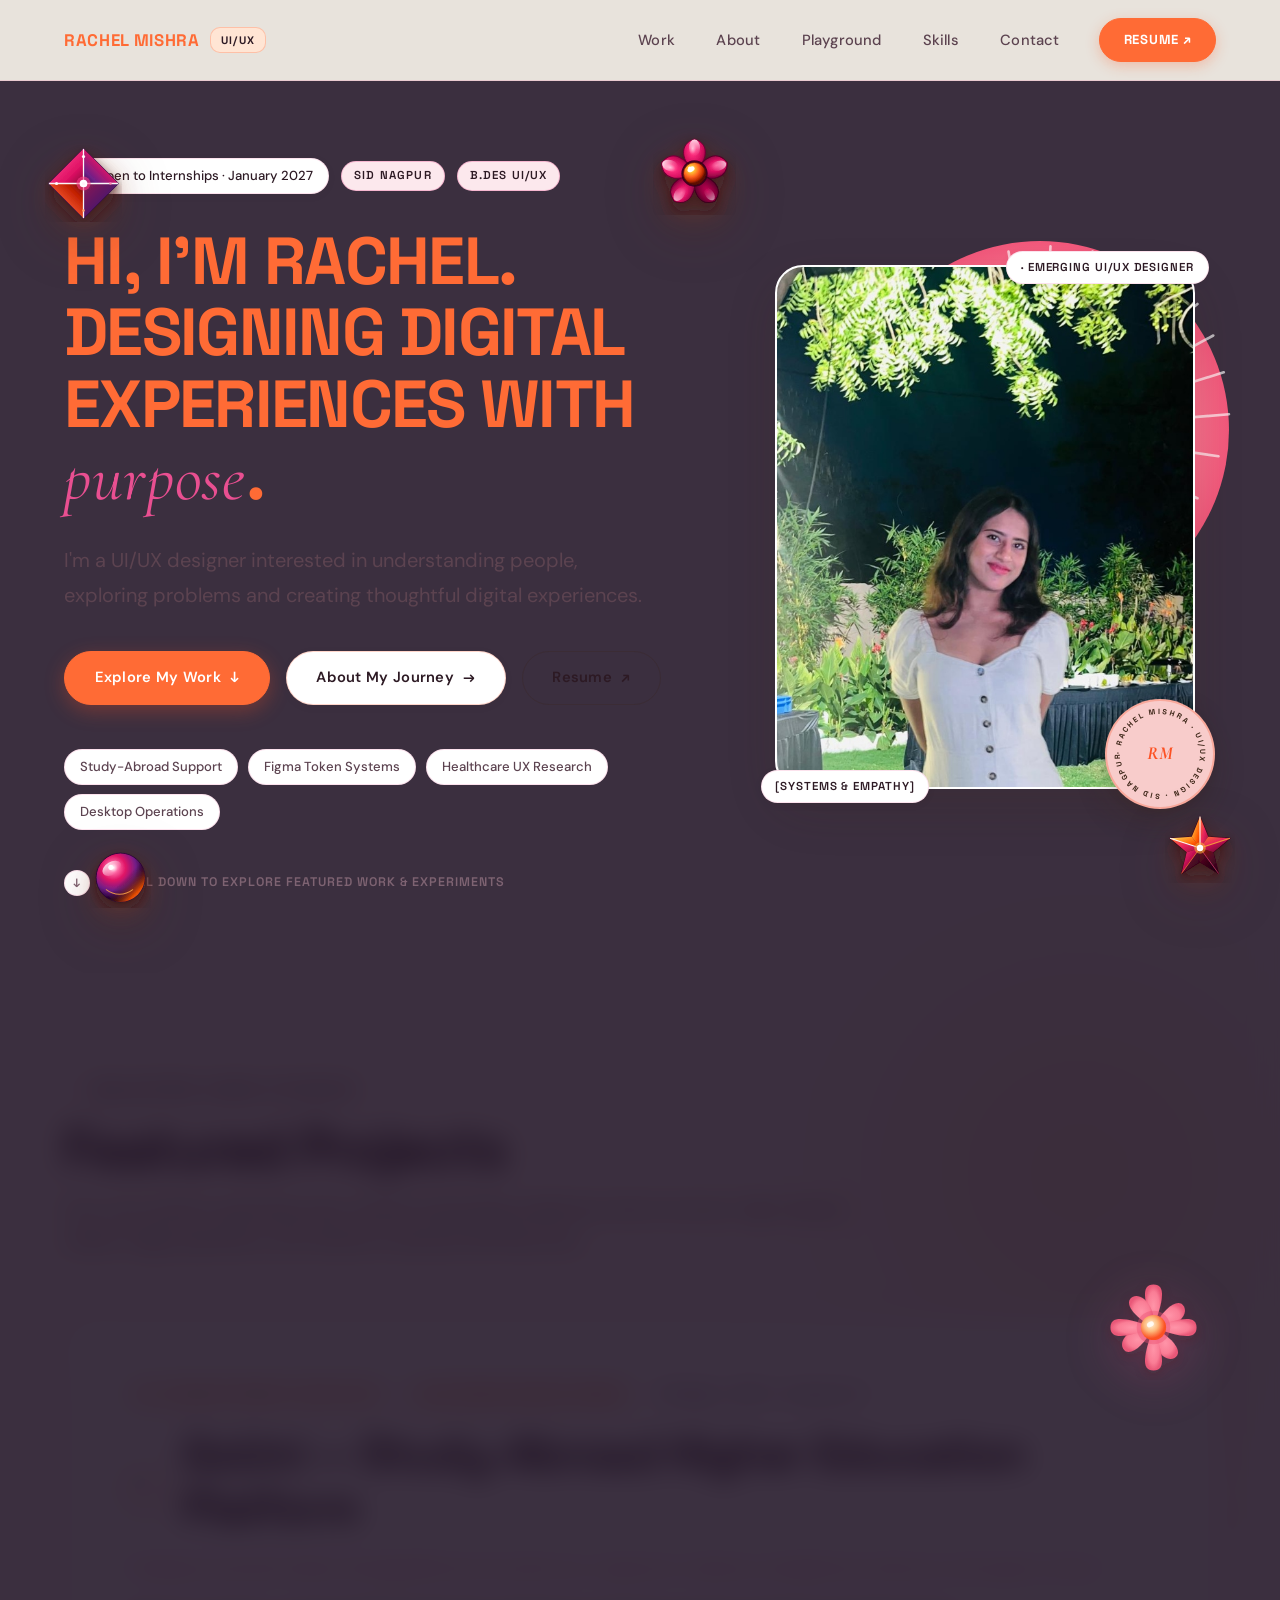
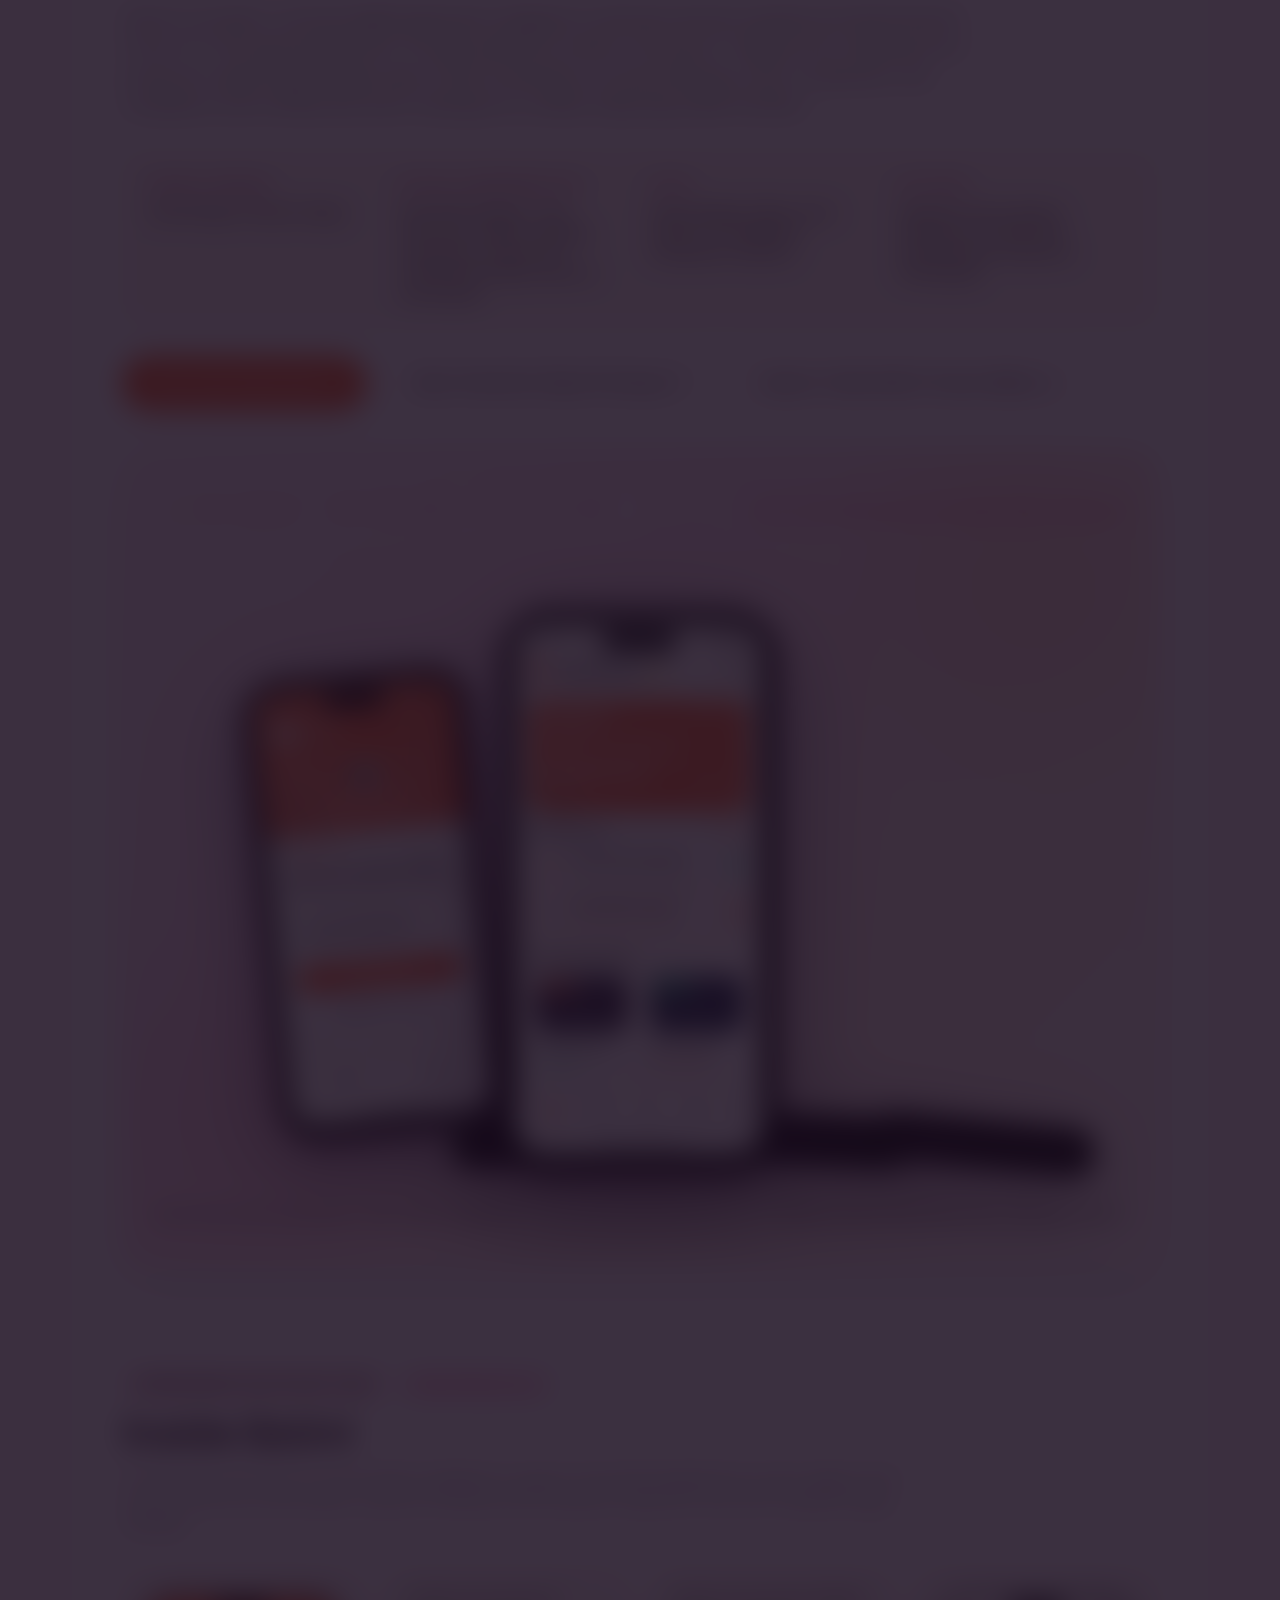
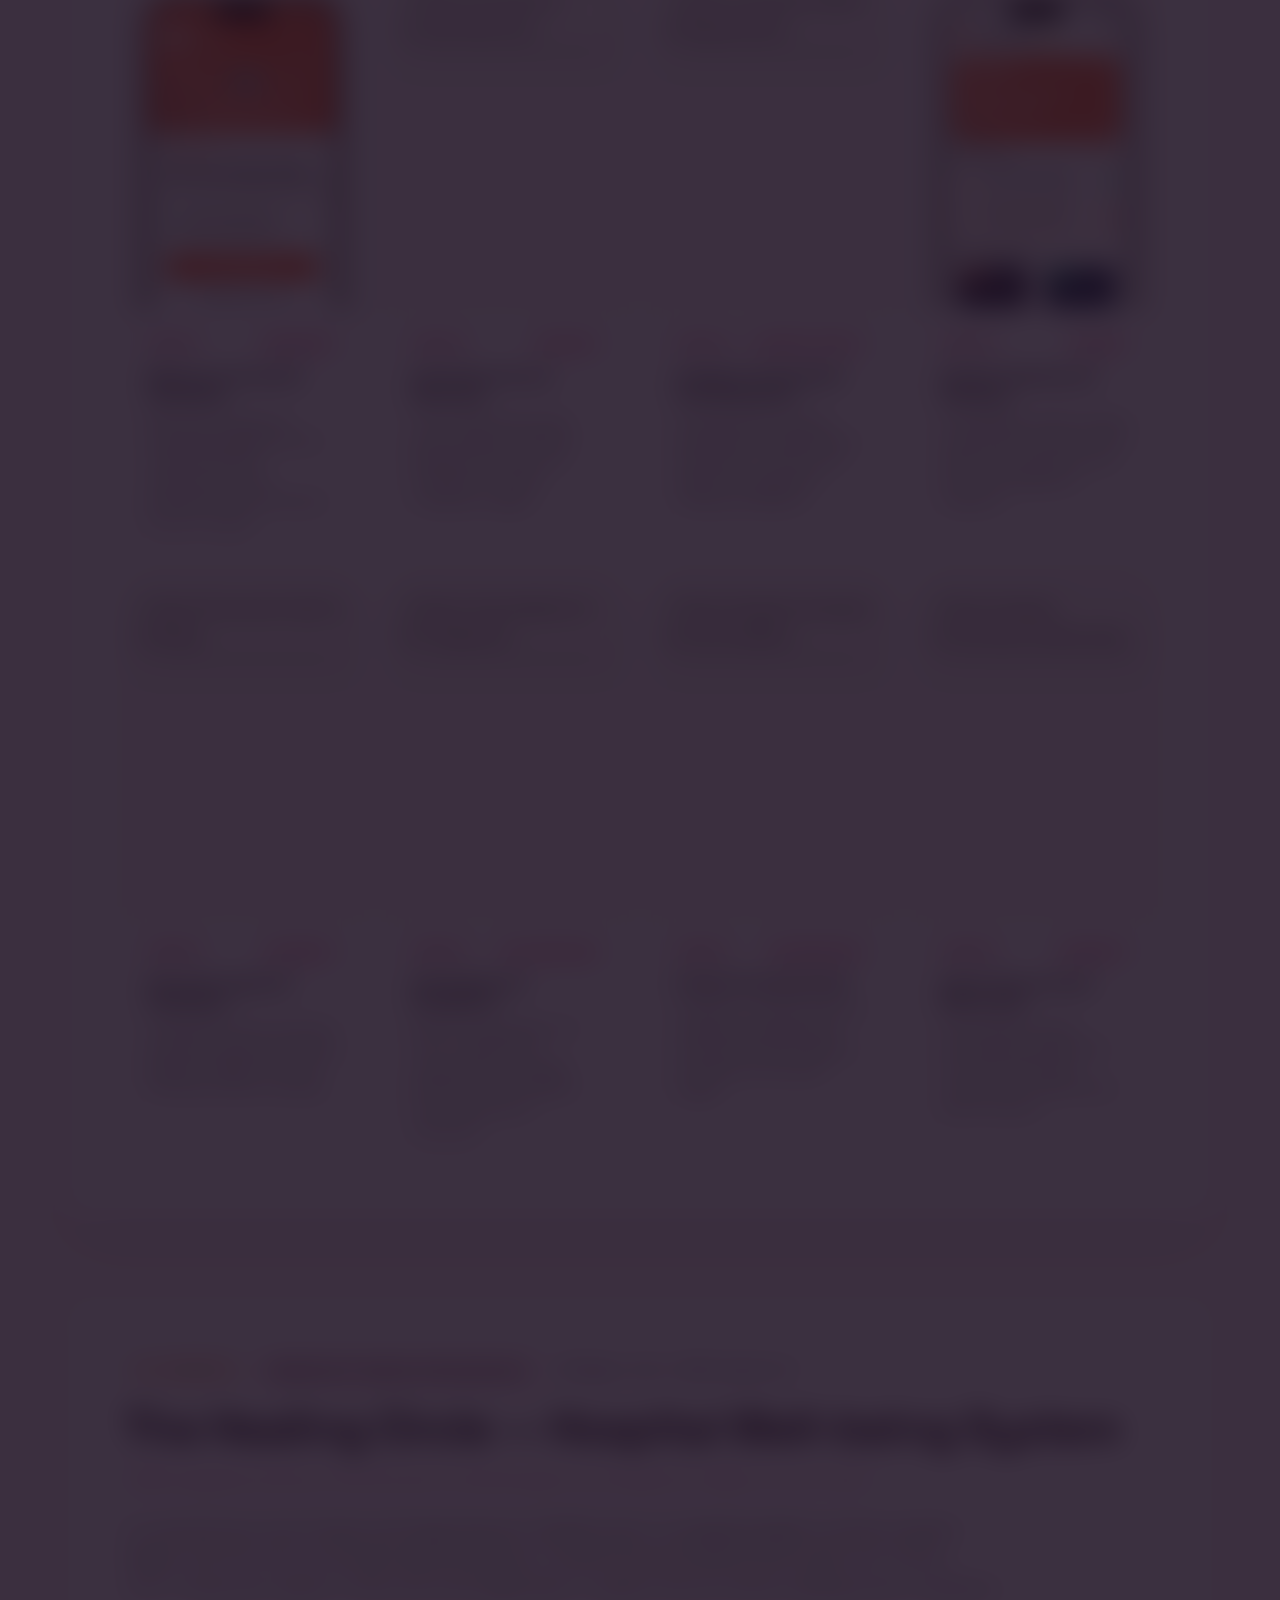
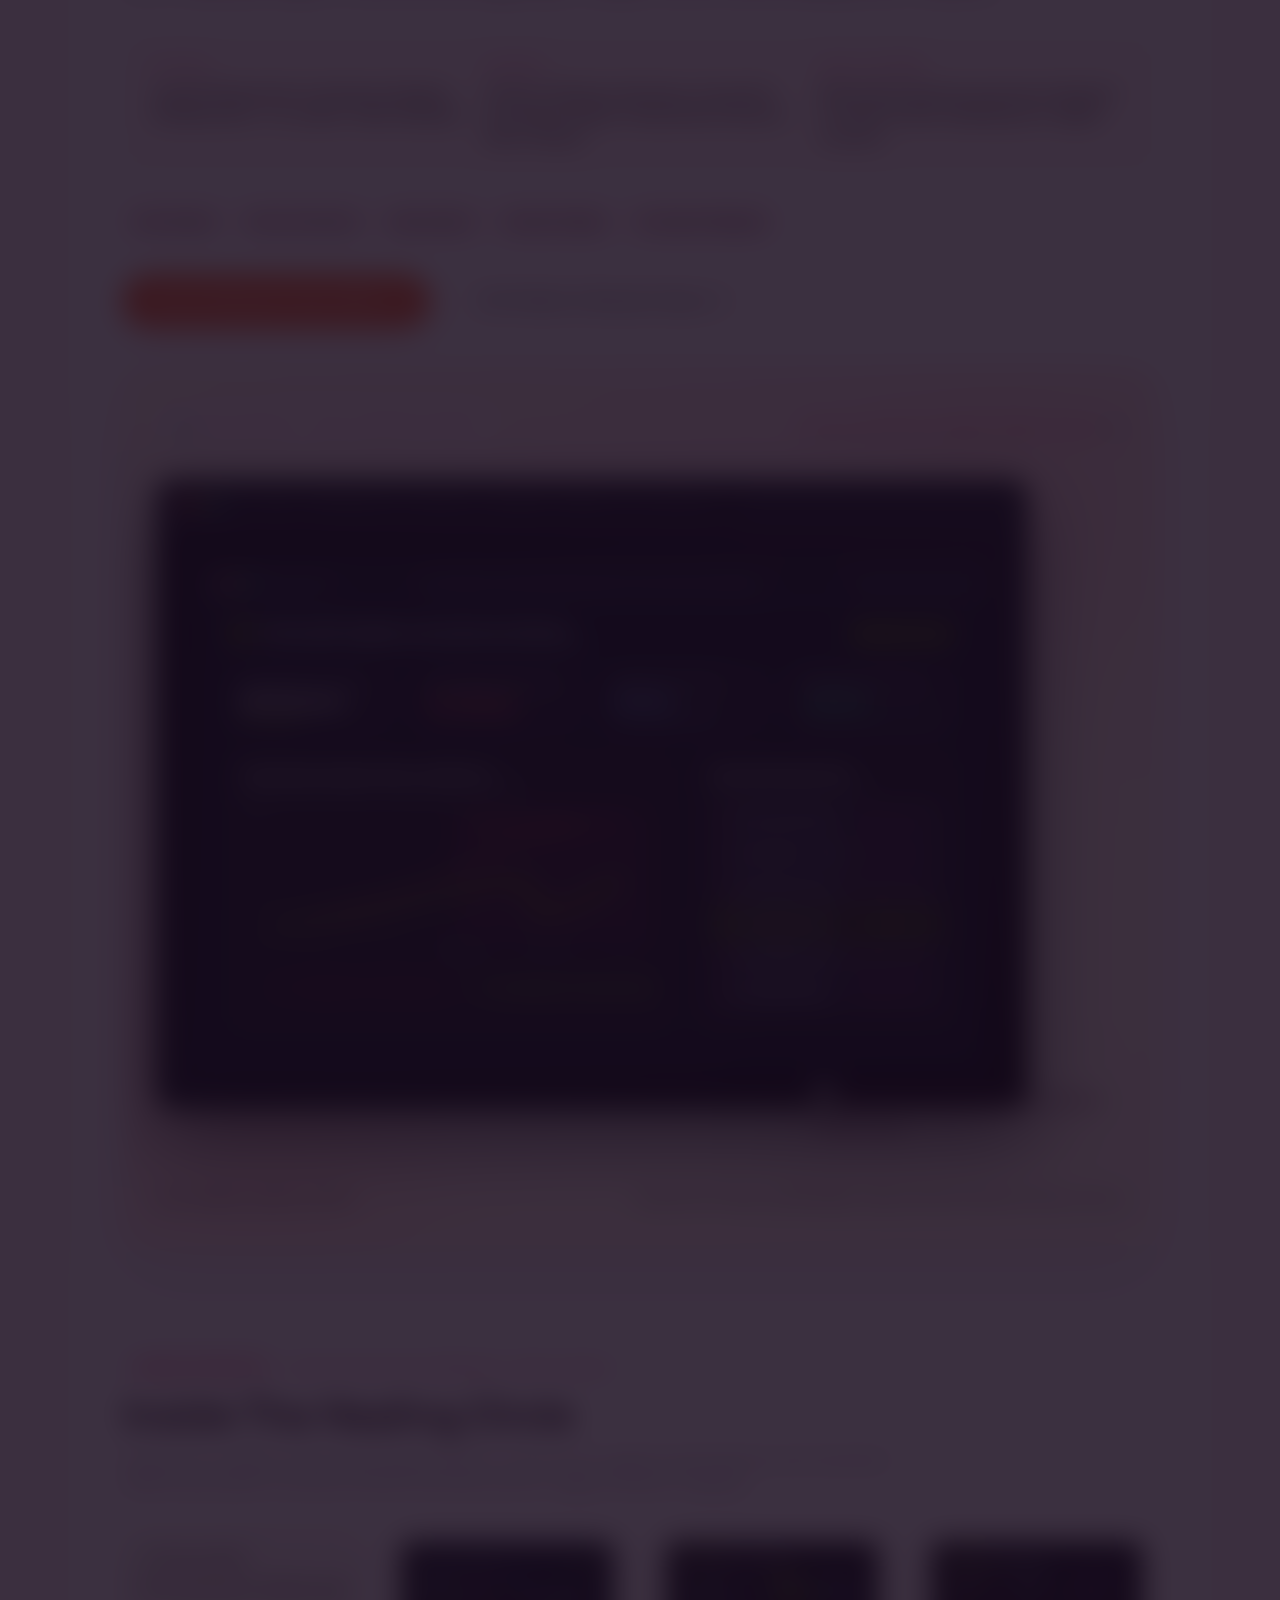
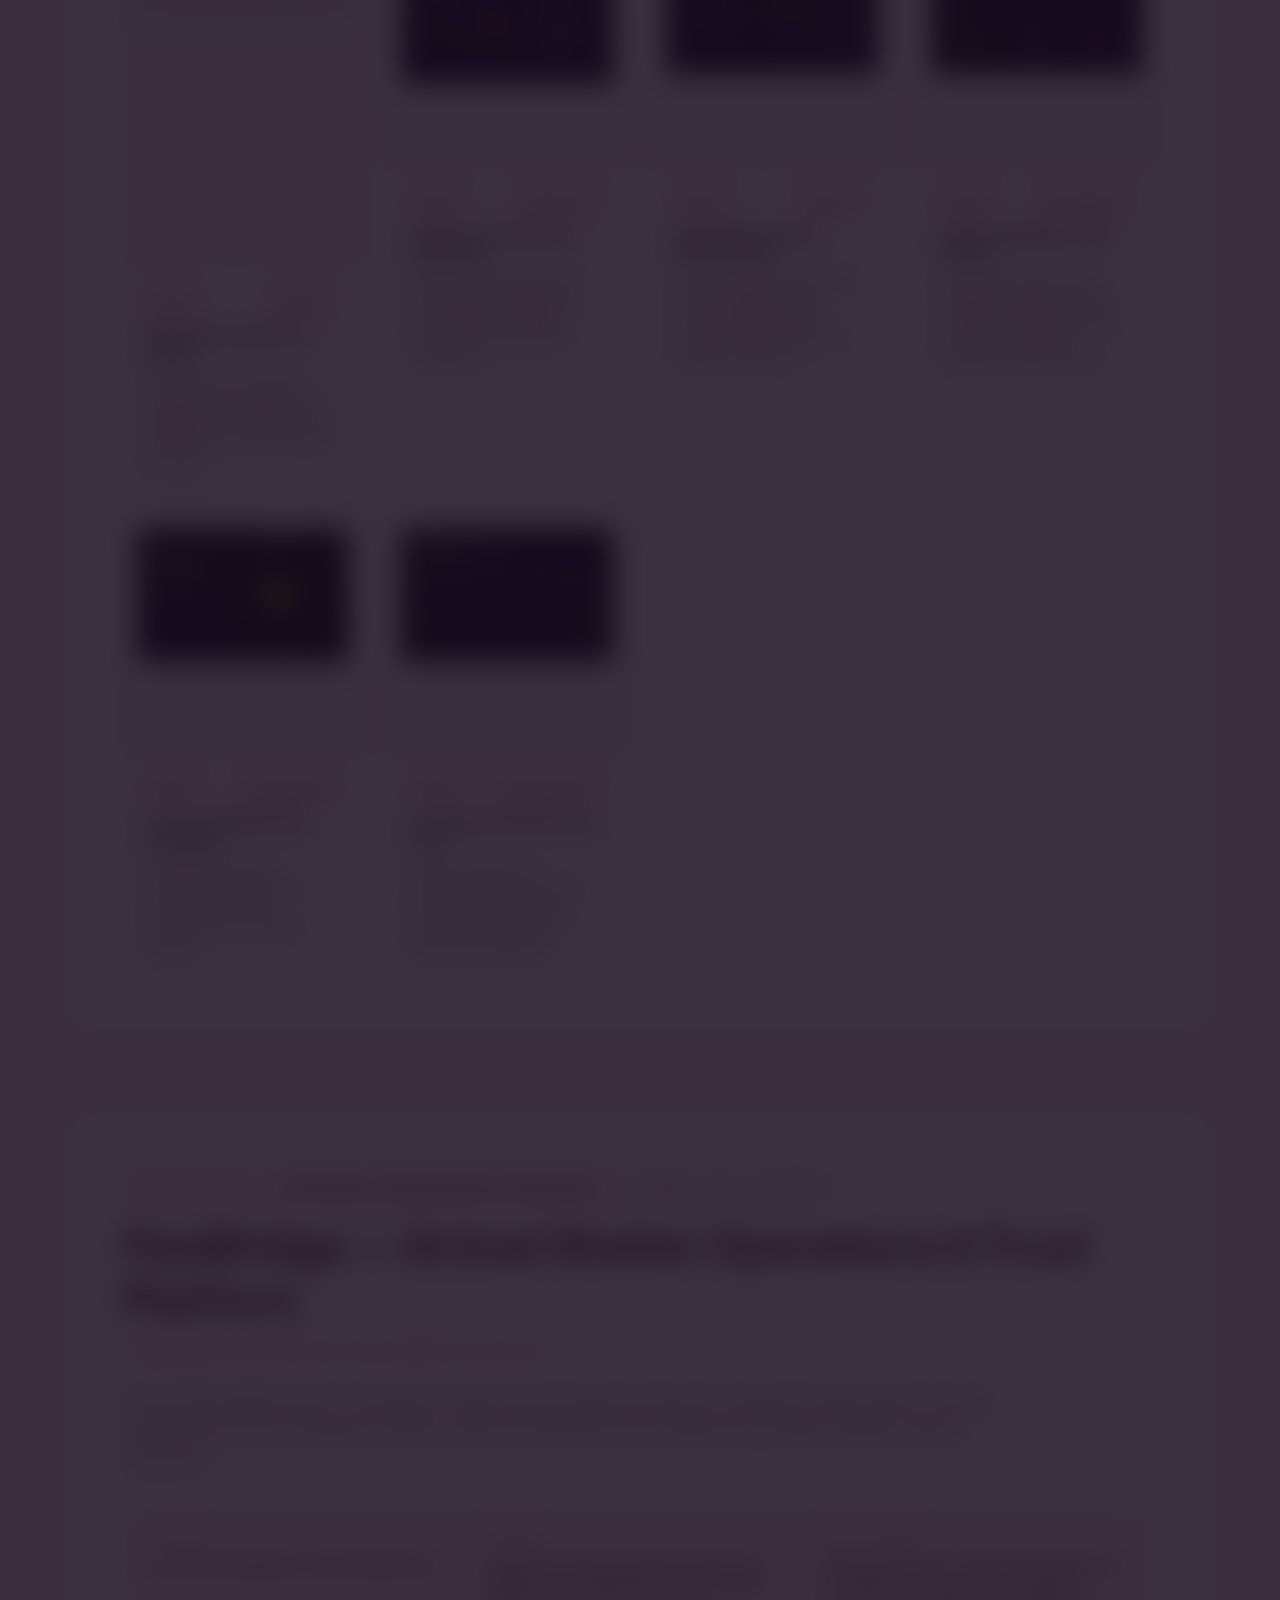
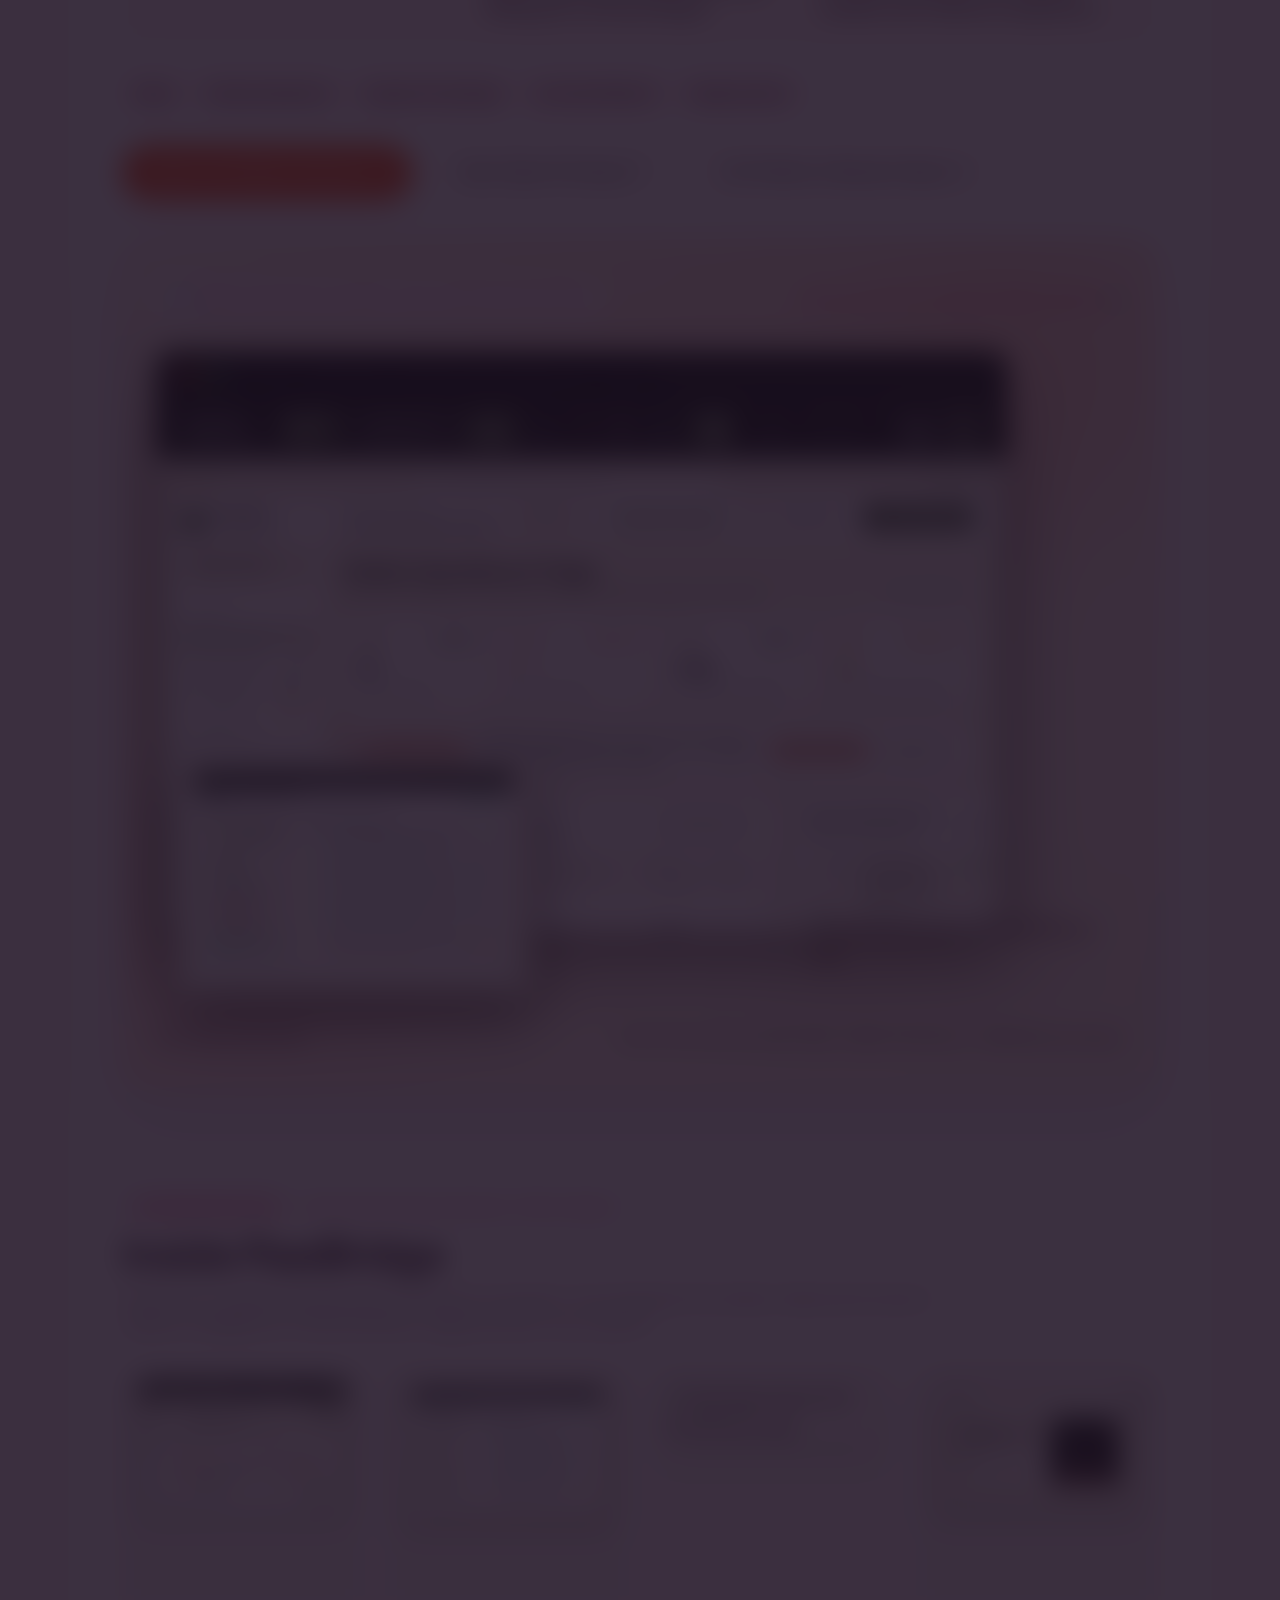
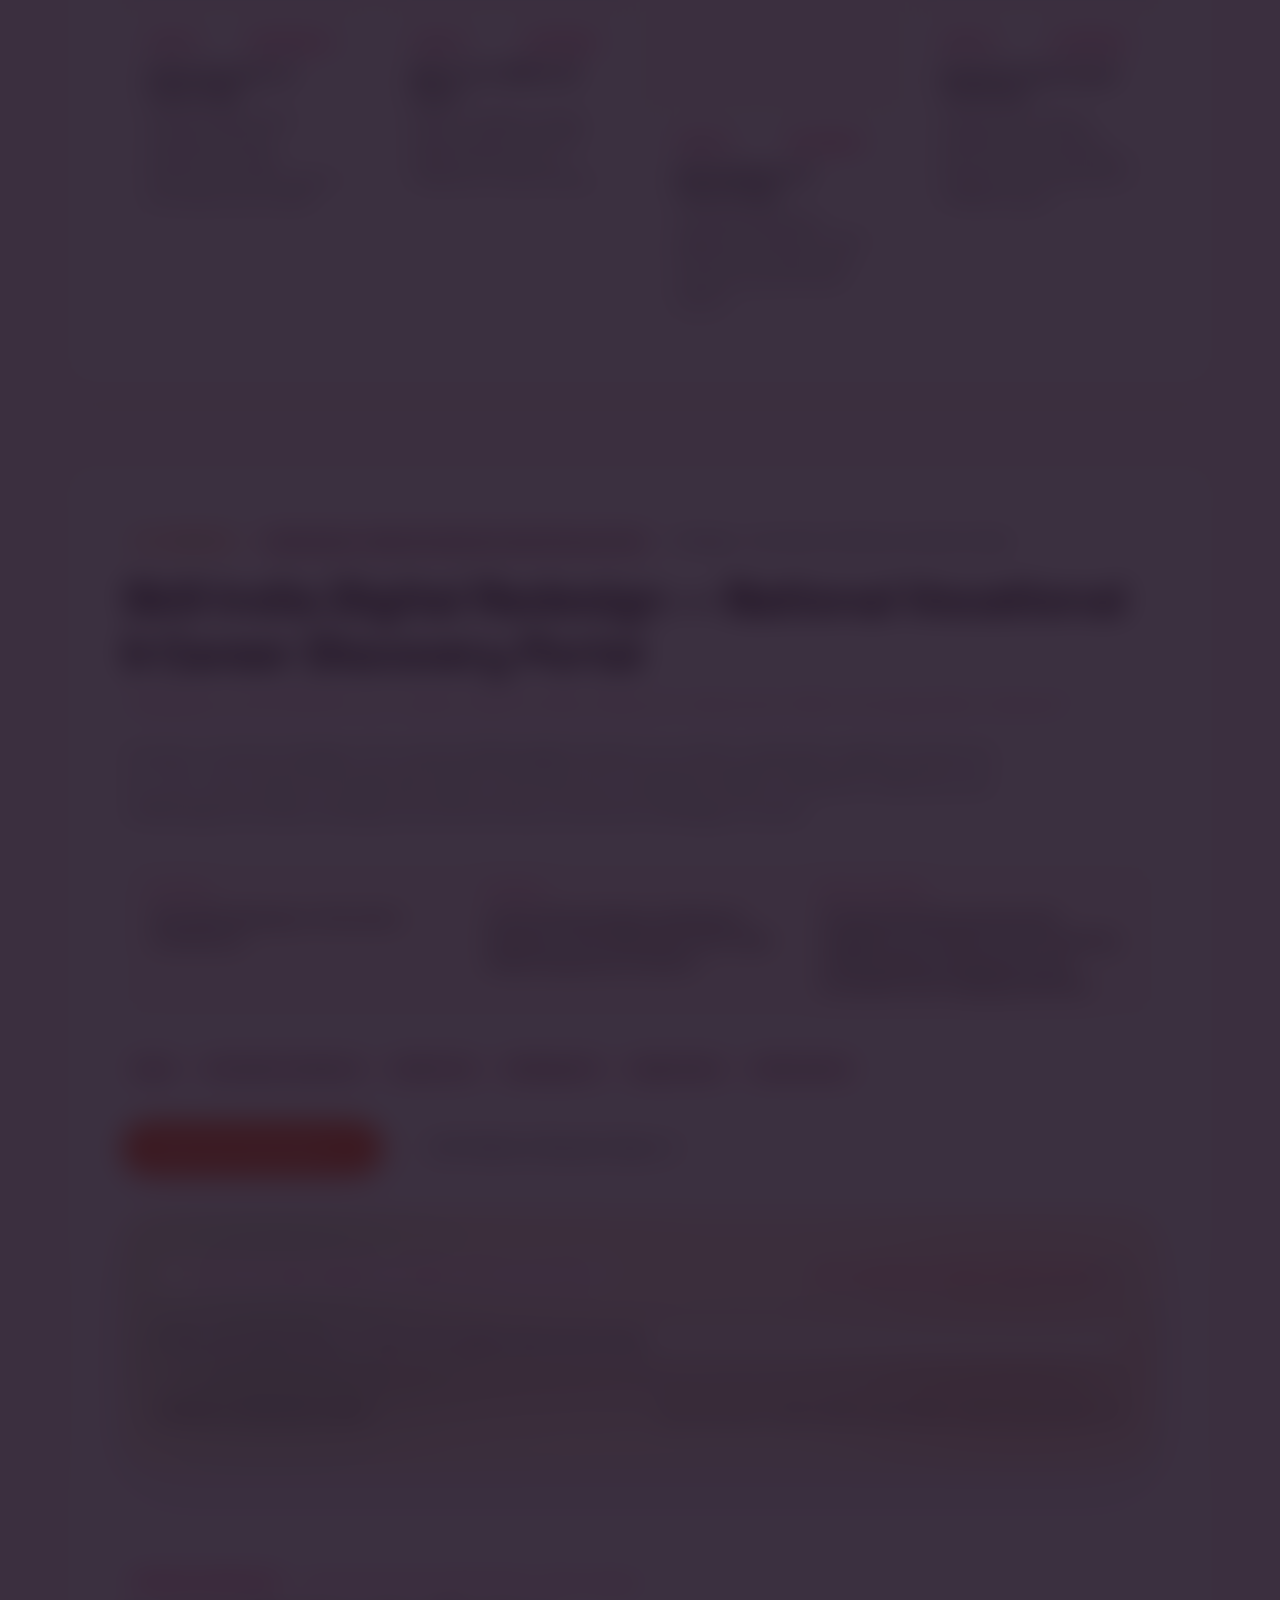
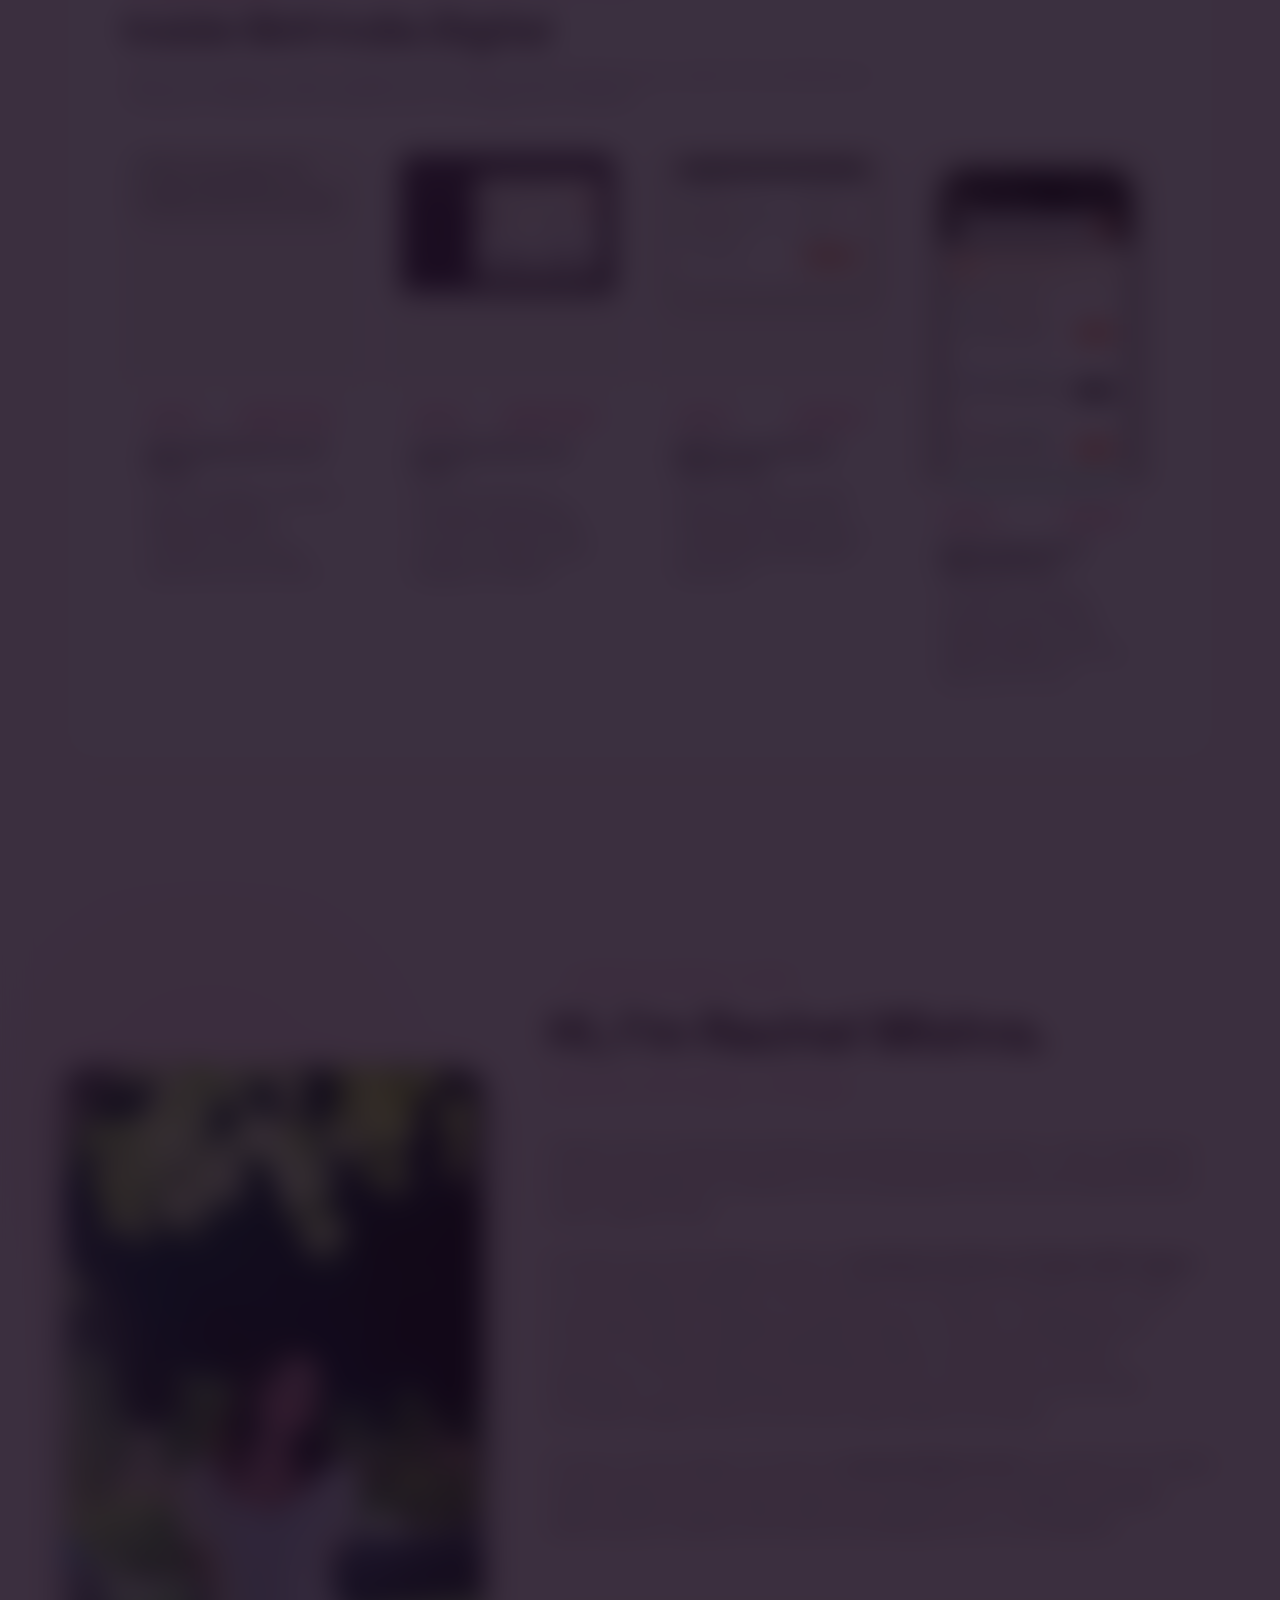
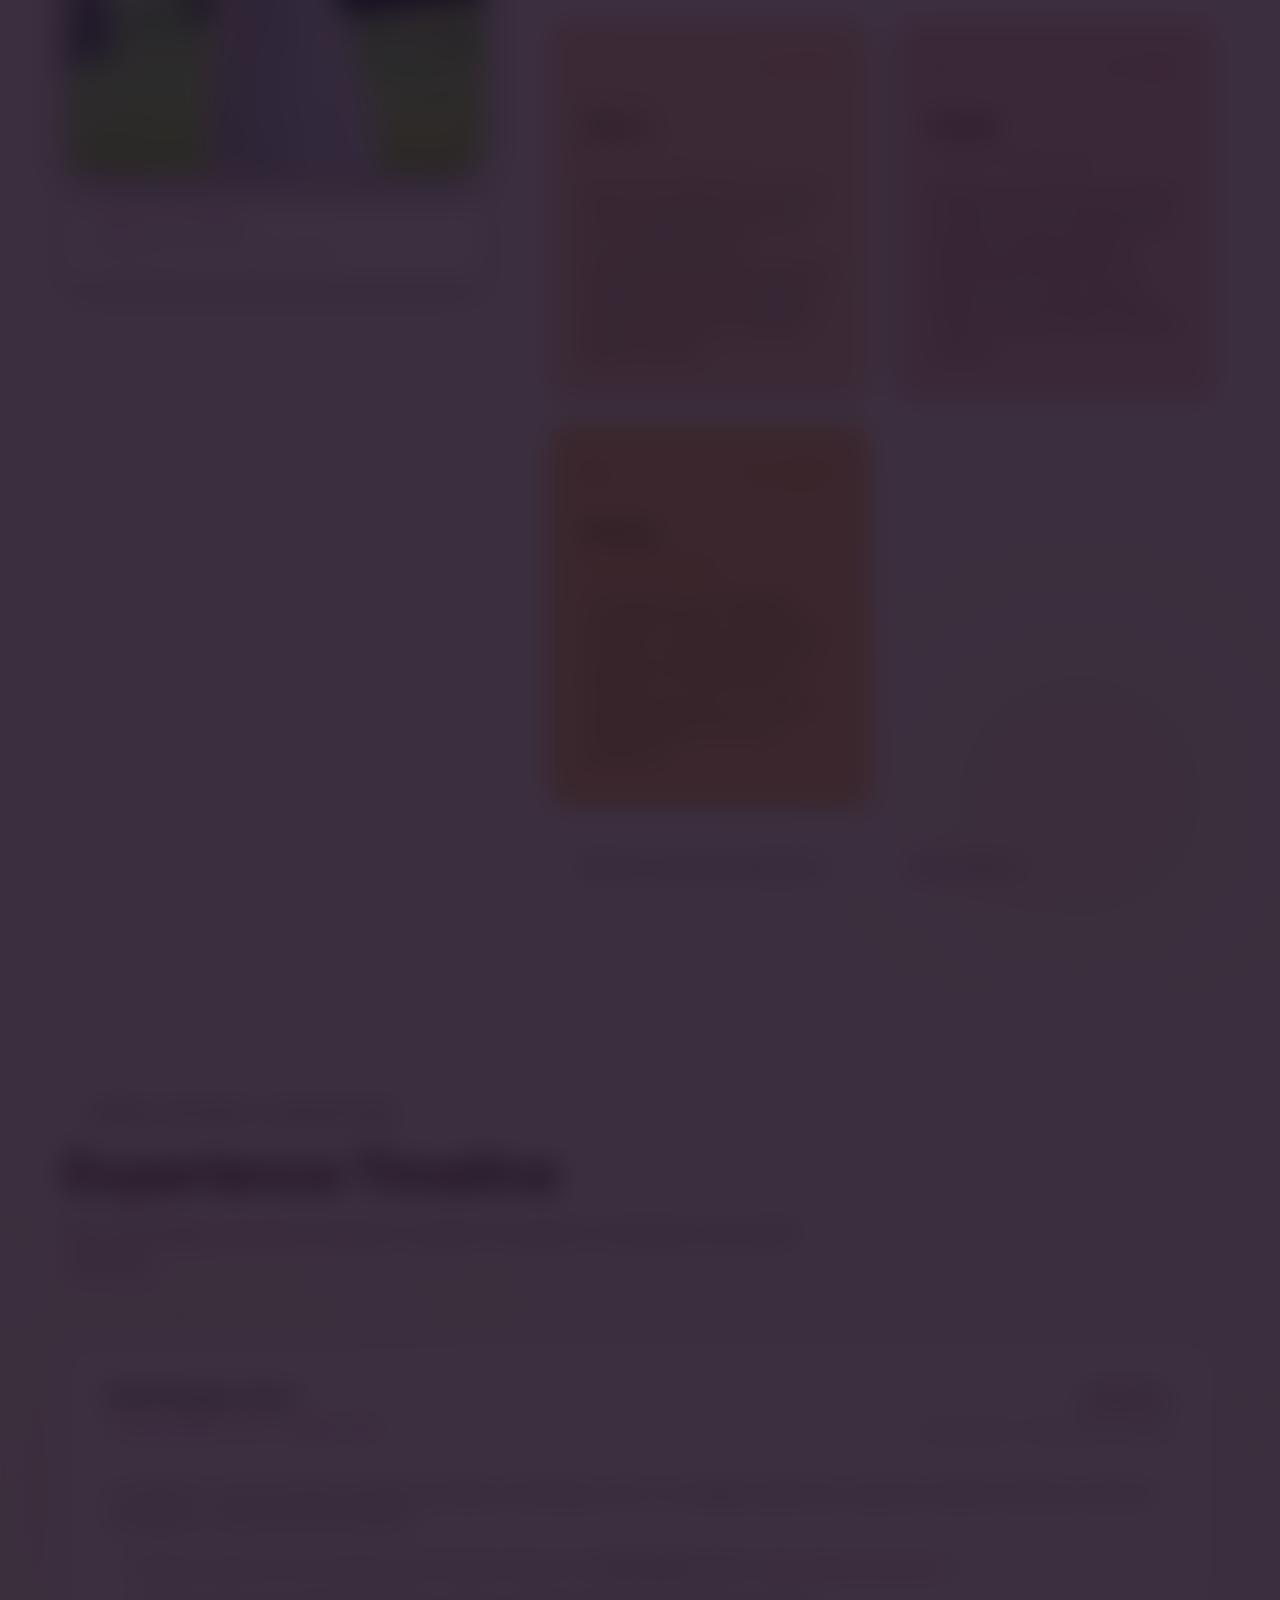
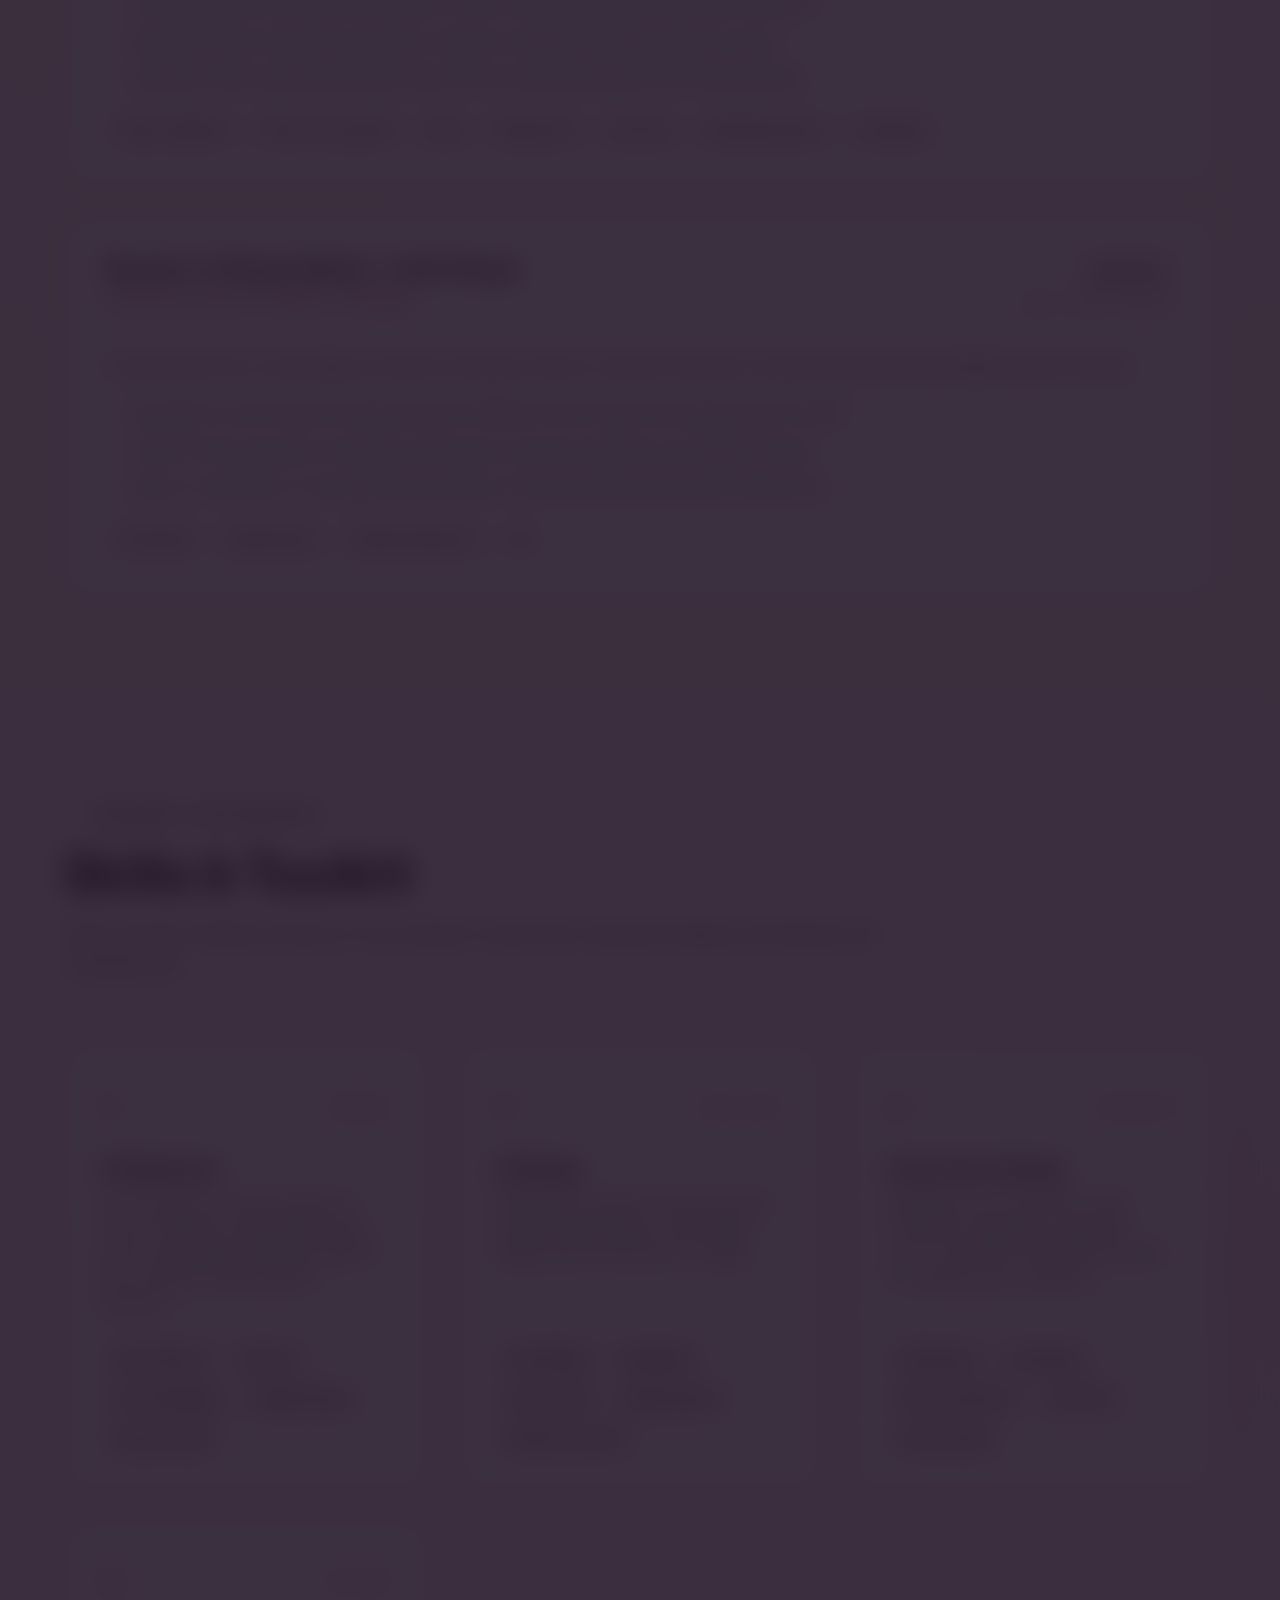
==== commit 91770c4e: "fix: remove purple marquee layer, hero shape layers, and contact abstract shape on homepage" ====
--- a/index.html
+++ b/index.html
@@ -37,9 +37,6 @@
 
 <!-- HERO SECTION -->
 <section class="hero" id="hero">
-  <div class="hero-abstract-shape shape-plum"></div>
-  <div class="hero-abstract-shape shape-lilac"></div>
-
   <!-- Decorative 3D Floating Assets (Glossy Volumetric Studio Renders) -->
   <div class="hero-decor-item decor-sparkle-1" aria-hidden="true">
     <img src="decor_3d_sparkle.svg" alt="" width="72" height="72" class="decor-3d-img">
@@ -151,30 +148,6 @@
   </div>
 </section>
 
-<!-- MOVING TYPOGRAPHY MARQUEE -->
-<div class="marquee-wrapper" aria-hidden="true">
-  <div class="marquee-content">
-    <div class="marquee-item">
-      <span>STUDENT SUPPORT PLATFORMS</span>
-      <span>FIGMA DESIGN SYSTEMS</span>
-      <span>QUALITATIVE USER RESEARCH</span>
-      <span>COGNITIVE PSYCHOLOGY</span>
-      <span>INTERACTIVE PROTOTYPING</span>
-      <span>DESKTOP OPERATIONS</span>
-      <span>AVAILABLE JAN 2027</span>
-    </div>
-    <div class="marquee-item">
-      <span>STUDENT SUPPORT PLATFORMS</span>
-      <span>FIGMA DESIGN SYSTEMS</span>
-      <span>QUALITATIVE USER RESEARCH</span>
-      <span>COGNITIVE PSYCHOLOGY</span>
-      <span>INTERACTIVE PROTOTYPING</span>
-      <span>DESKTOP OPERATIONS</span>
-      <span>AVAILABLE JAN 2027</span>
-    </div>
-  </div>
-</div>
-
 <!-- ==========================================
      SECTION: FEATURED PROJECTS
      ========================================== -->
@@ -1359,7 +1332,6 @@
      SECTION: BOLD DEEP-PLUM CONTACT
      ========================================== -->
 <section class="section-contact-deep" id="contact">
-  <div class="contact-abstract-shape"></div>
   <div class="contact-decor-star" aria-hidden="true" style="position: absolute; top: clamp(2.5rem, 6vw, 4.5rem); right: clamp(1.5rem, 6vw, 5rem); width: clamp(48px, 5vw, 68px); height: clamp(48px, 5vw, 68px); pointer-events: none; z-index: 2; animation: float3DStar 10s ease-in-out infinite;">
     <img src="decor_3d_star.svg" alt="" width="68" height="68" class="decor-3d-img">
   </div>
--- a/style.css
+++ b/style.css
@@ -544,52 +544,7 @@
 
 /* ---------- 7. CONTINUOUS EDITORIAL MARQUEE ---------- */
 .marquee-wrapper {
-  overflow: hidden;
-  background: #F8CCCB;
-  color: var(--deep-plum);
-  padding: 1.15rem 0;
-  border-top: 1.5px solid rgba(252, 81, 35, 0.22);
-  border-bottom: 1.5px solid rgba(252, 81, 35, 0.22);
-  user-select: none;
-}
-
-.marquee-content {
-  display: flex;
-  white-space: nowrap;
-  width: max-content;
-  animation: marqueeSlide 34s linear infinite;
-  font-family: var(--ff-display);
-  font-size: 0.88rem;
-  font-weight: 700;
-  letter-spacing: 0.16em;
-  text-transform: uppercase;
-  gap: 3rem;
-}
-
-.marquee-wrapper:hover .marquee-content {
-  animation-play-state: paused;
-}
-
-.marquee-item {
-  display: inline-flex;
-  align-items: center;
-  gap: 3rem;
-}
-
-.marquee-item span::after {
-  content: '·';
-  margin-left: 3rem;
-  color: var(--pop-orange);
-  font-size: 1.3rem;
-  font-weight: 800;
-}
-  color: var(--rose-primary);
-  font-size: 1.3rem;
-}
-
-@keyframes marqueeSlide {
-  0% { transform: translateX(0); }
-  100% { transform: translateX(-50%); }
+  display: none !important;
 }
 
 /* ---------- 8. HERO SECTION (EDITORIAL STUDIO OPENING) ---------- */
@@ -597,39 +552,18 @@
   position: relative;
   min-height: calc(100vh - 74px);
   padding: clamp(3.5rem, 6vw, 6.5rem) clamp(1.4rem, 5vw, 4.5rem);
-  background: linear-gradient(135deg, #FFF8F7 0%, #FFF0F3 40%, #FFF5ED 75%, #FFF8F7 100%);
+  background: #FFF8F7 !important;
   display: flex;
   align-items: center;
   overflow: hidden;
 }
 
-/* Volumetric 3D Ambient Lighting Spheres */
-.hero-abstract-shape {
-  position: absolute;
-  pointer-events: none;
-  border-radius: 50%;
-  filter: blur(55px);
-  opacity: 0.85;
-  z-index: 0;
-  transition: transform 0.6s ease;
-}
-
-.shape-plum {
-  width: 580px;
-  height: 580px;
-  background: radial-gradient(circle at 35% 35%, rgba(244, 163, 199, 0.42) 0%, rgba(233, 79, 145, 0.28) 45%, rgba(255, 155, 84, 0.18) 75%, transparent 100%);
-  top: -60px;
-  right: -60px;
-  animation: floatOrbPlum 18s ease-in-out infinite alternate;
-}
-
-.shape-lilac {
-  width: 520px;
-  height: 520px;
-  background: radial-gradient(circle at 40% 40%, rgba(255, 155, 84, 0.35) 0%, rgba(255, 206, 158, 0.28) 42%, rgba(232, 223, 245, 0.32) 75%, transparent 100%);
-  bottom: -40px;
-  left: -60px;
-  animation: floatOrbLilac 22s ease-in-out infinite alternate;
+/* Abstract Shape Layers Permanently Removed */
+.hero-abstract-shape,
+.shape-plum,
+.shape-lilac,
+.contact-abstract-shape {
+  display: none !important;
 }
 
 @keyframes floatOrbPlum {
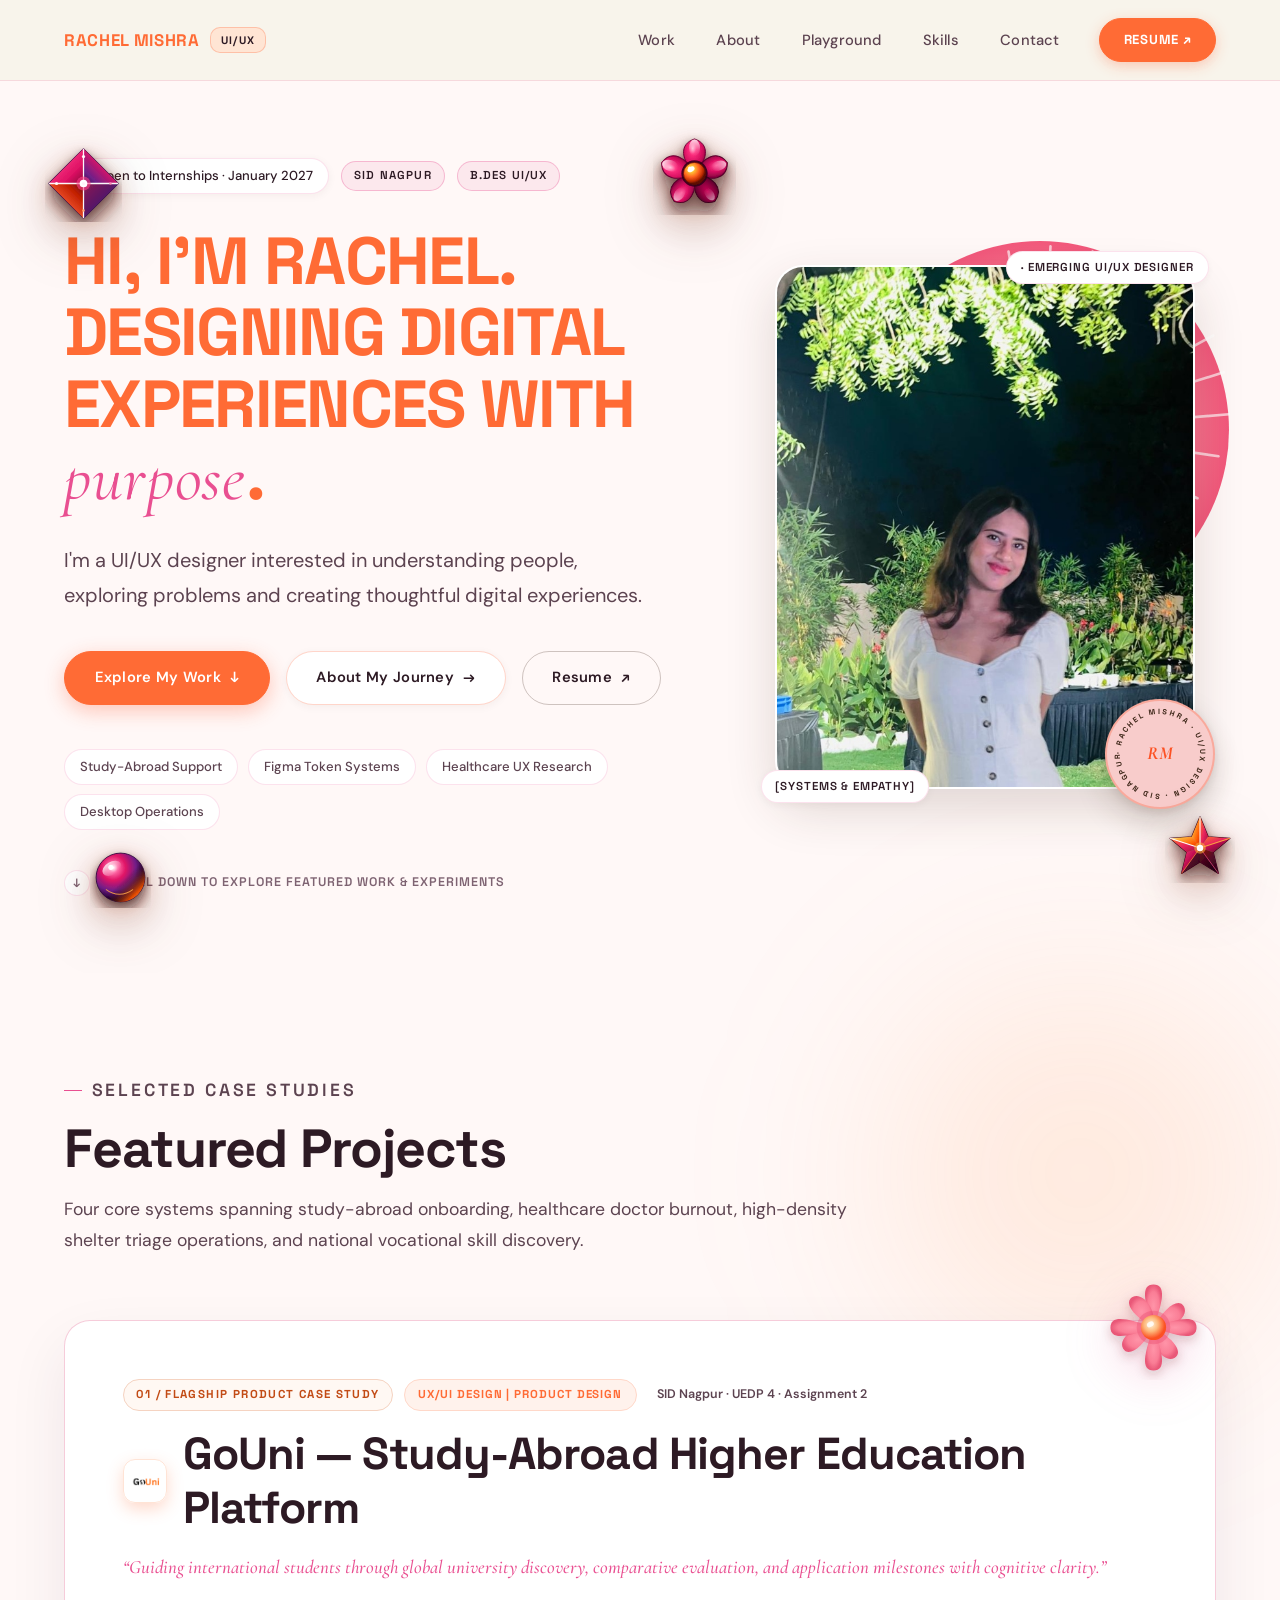
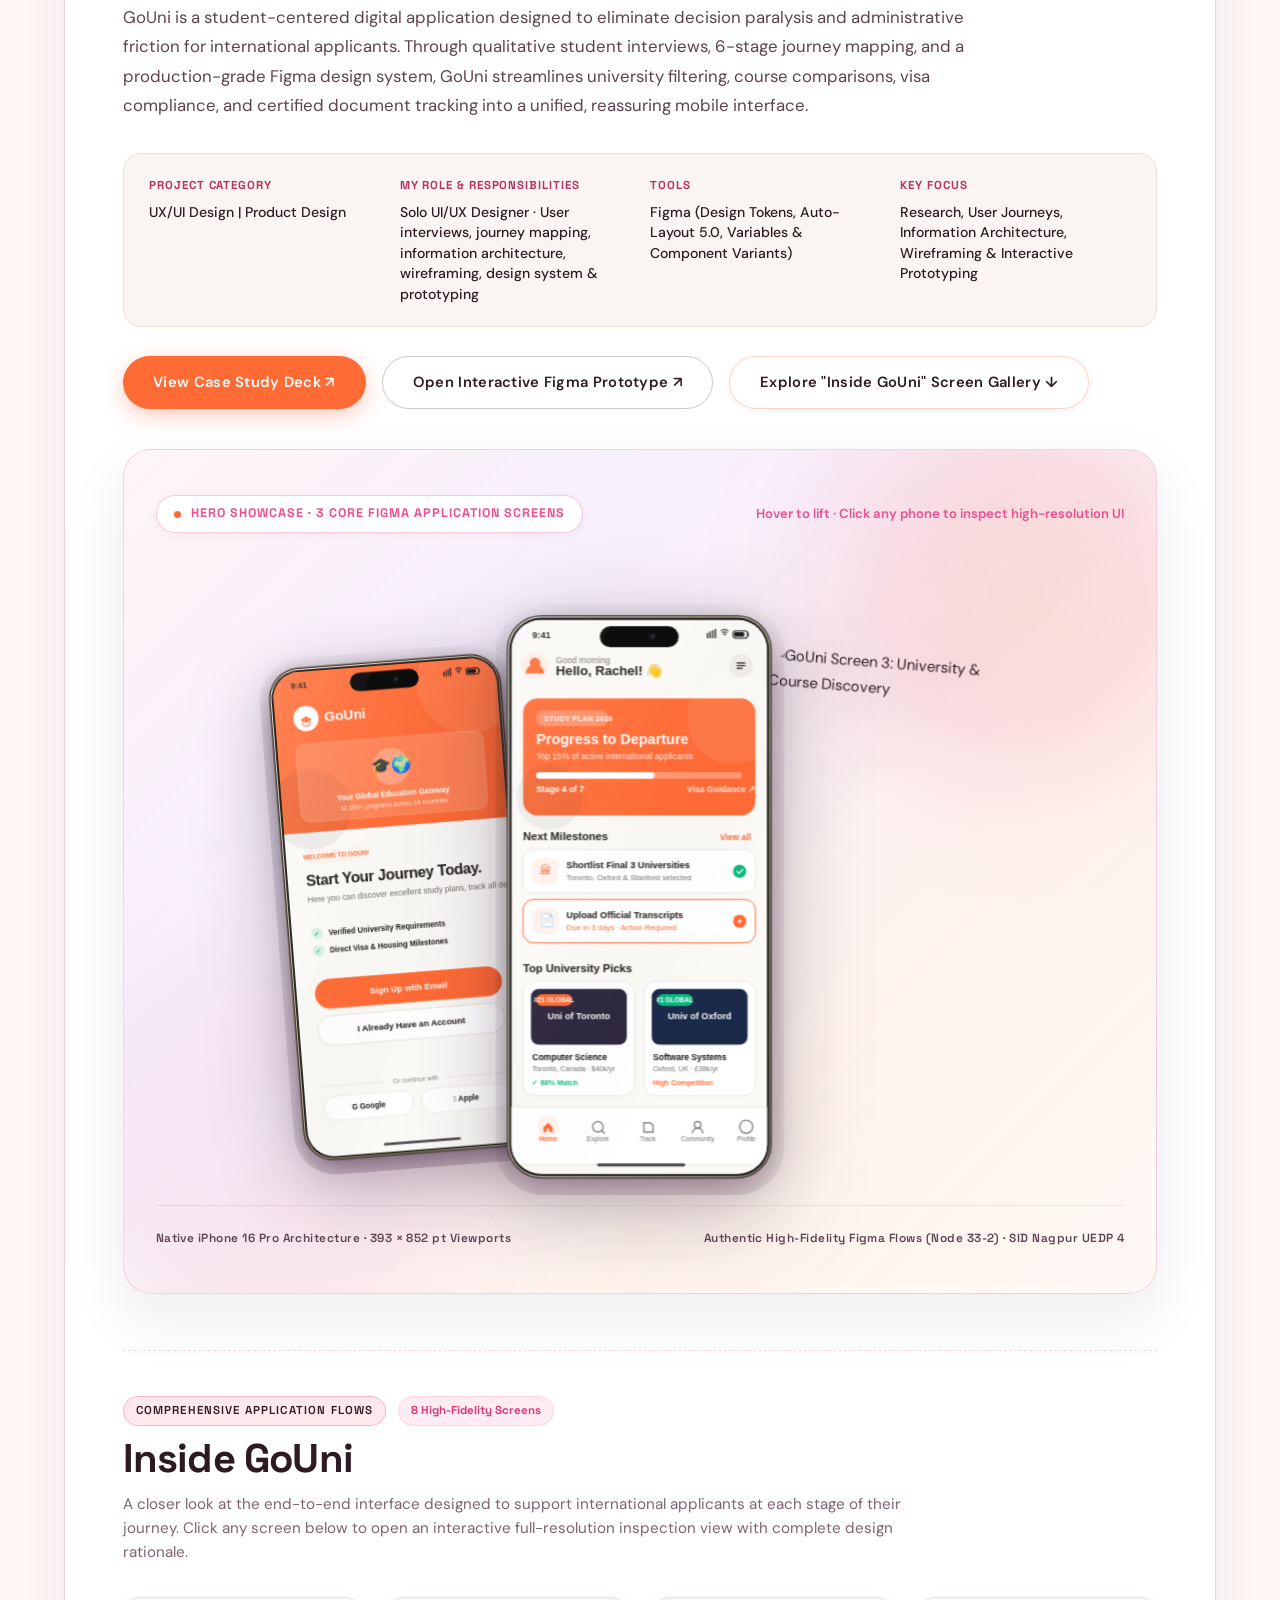
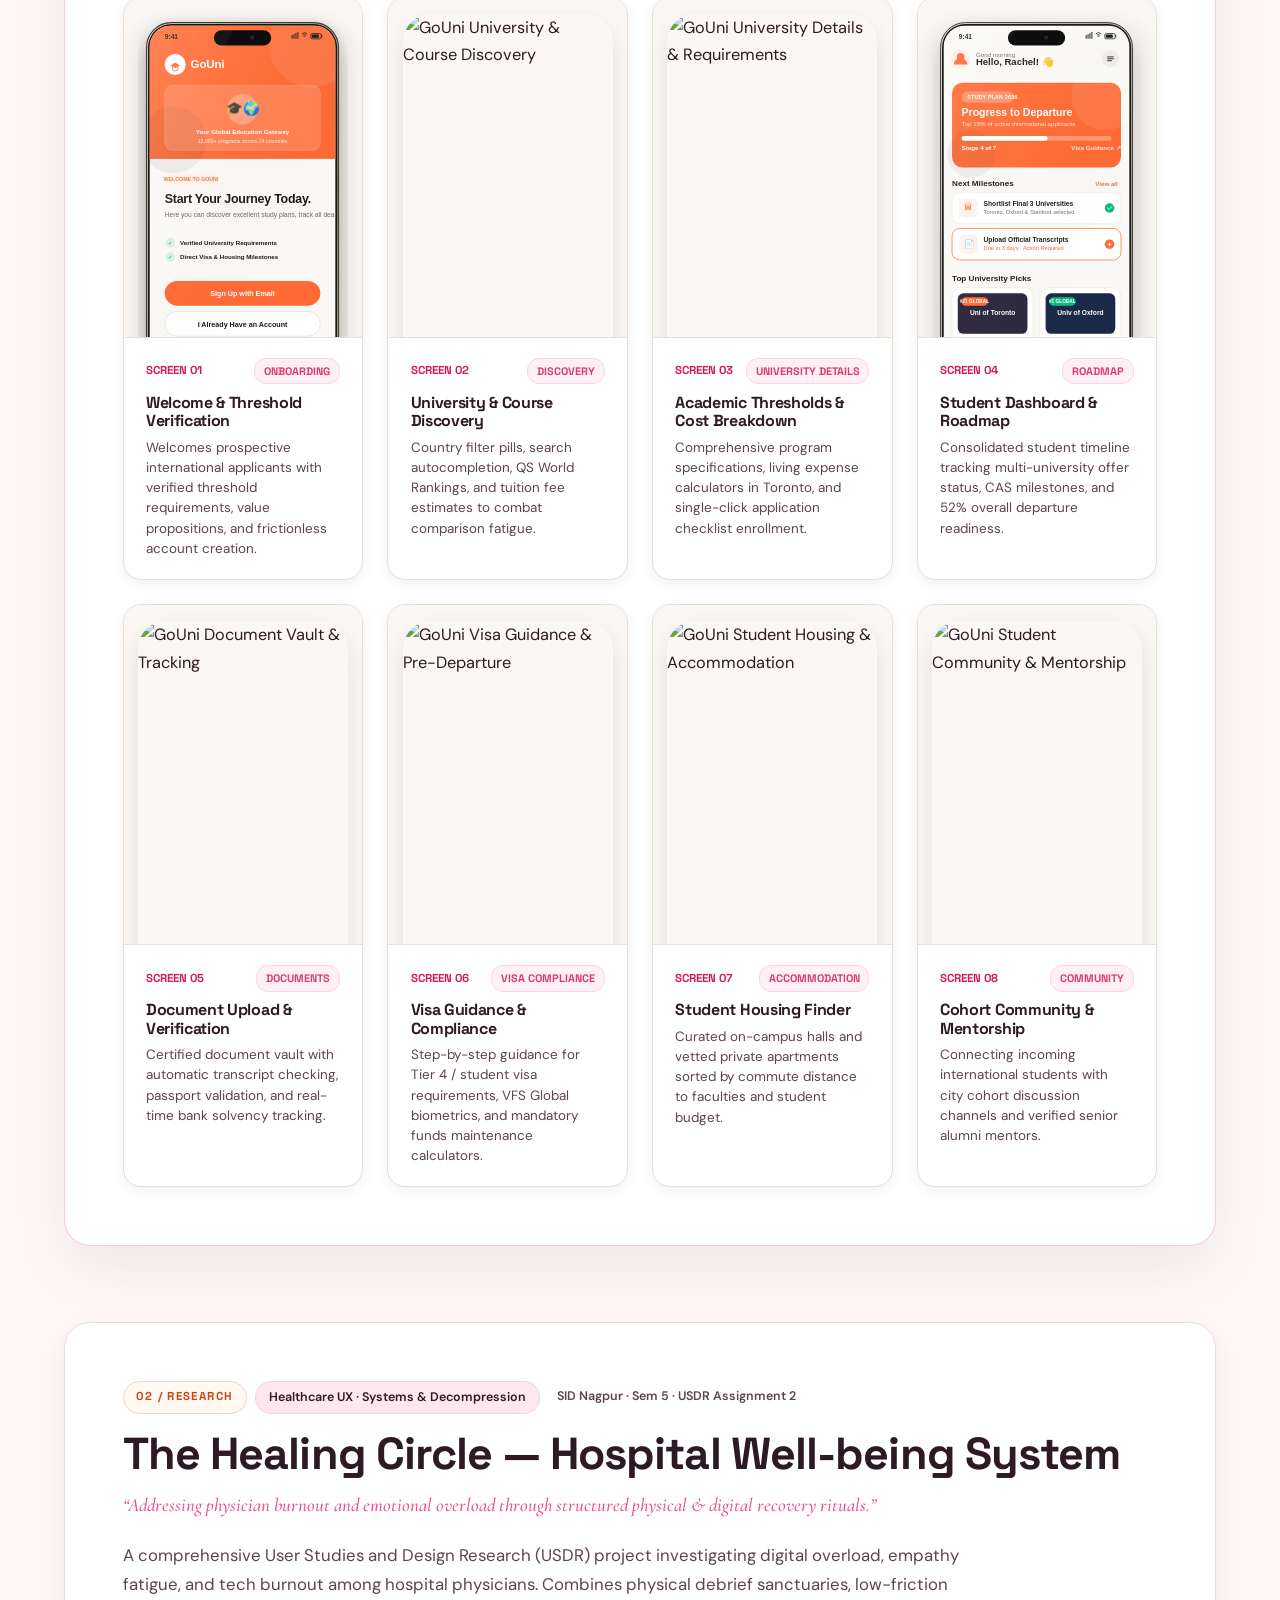
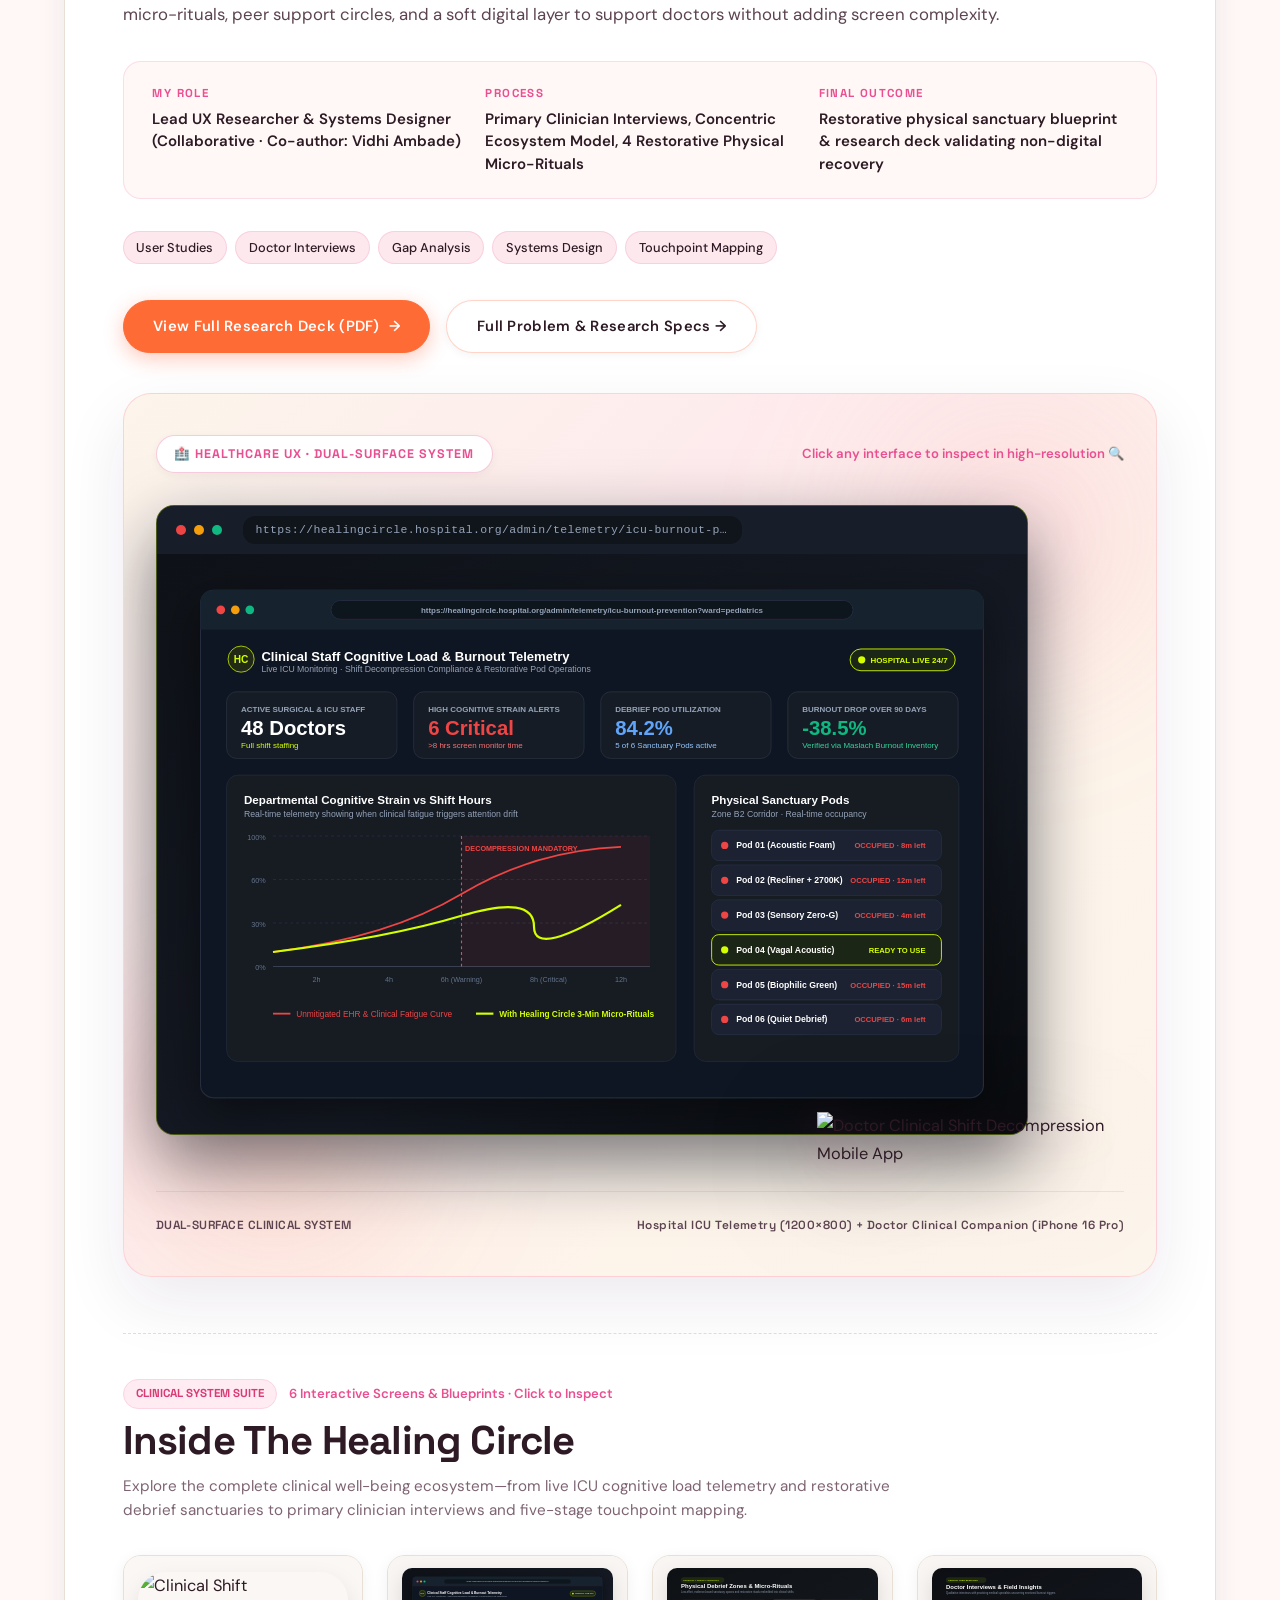
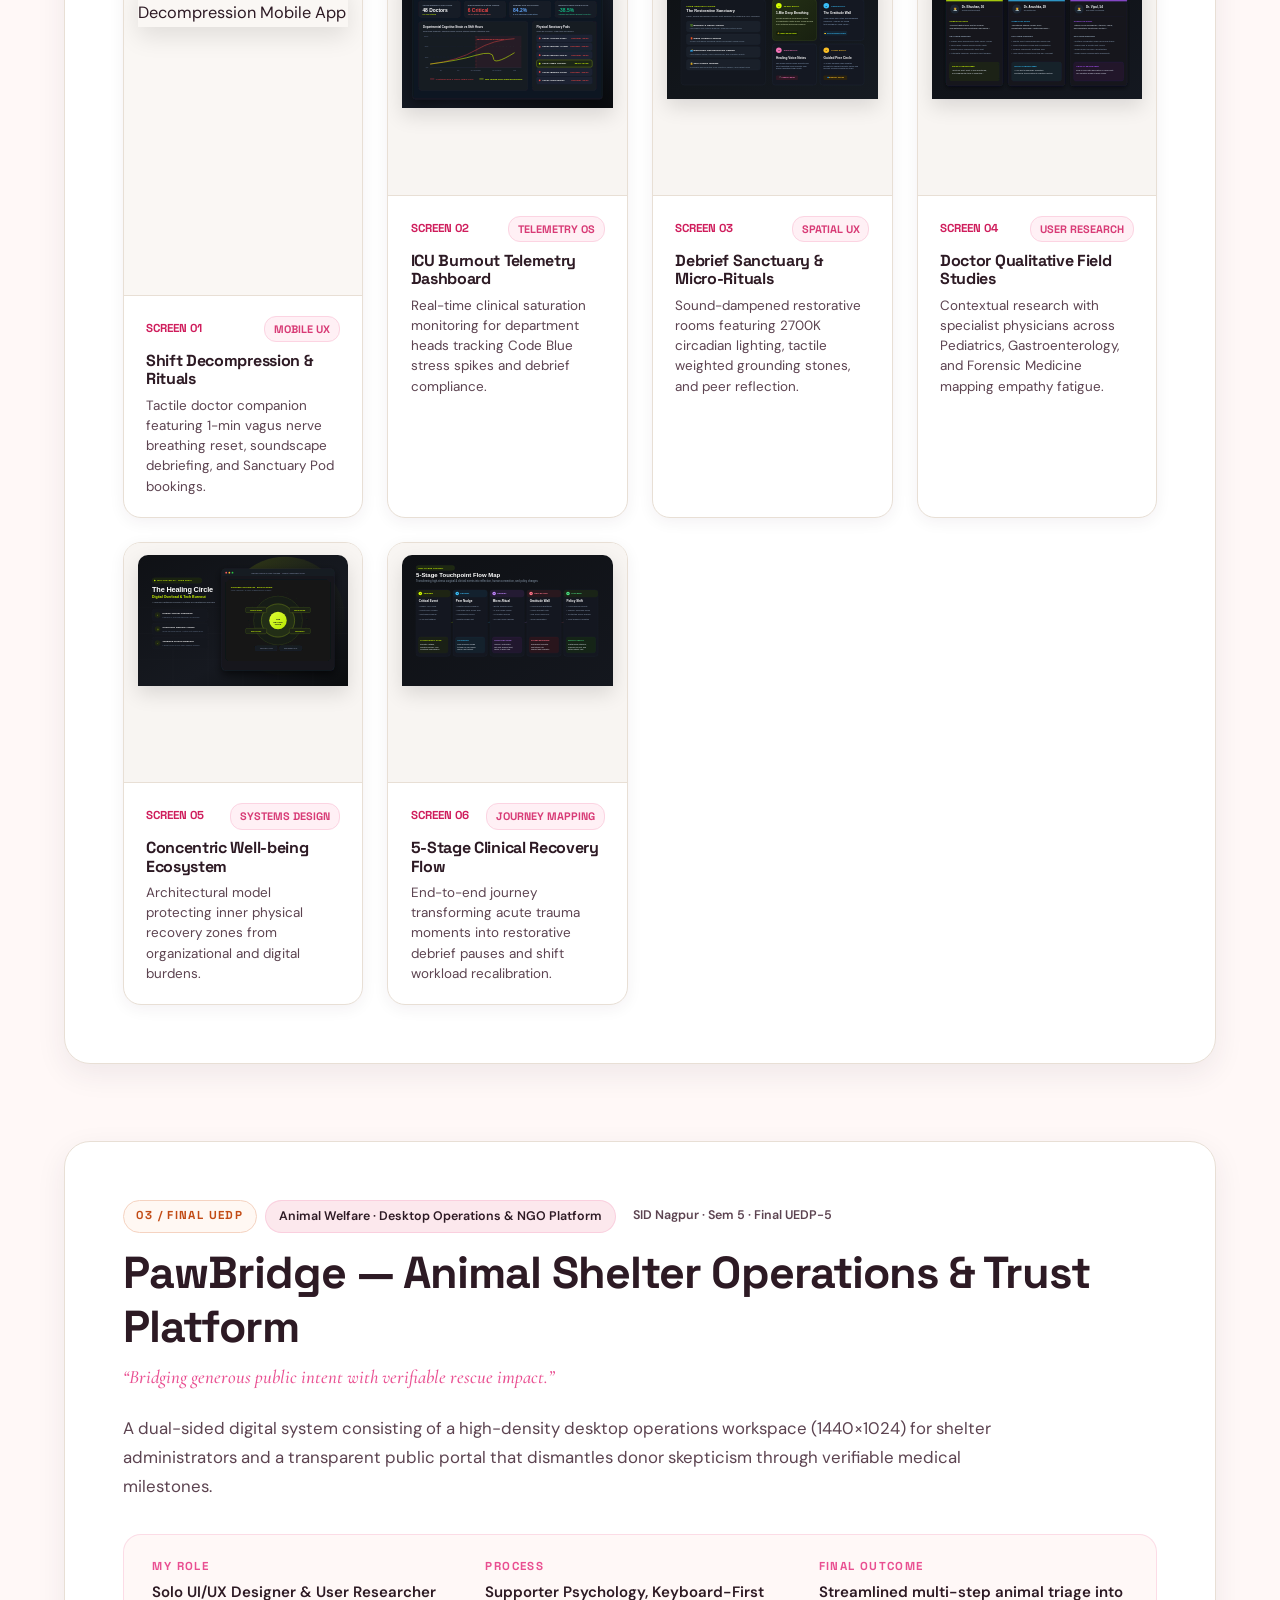
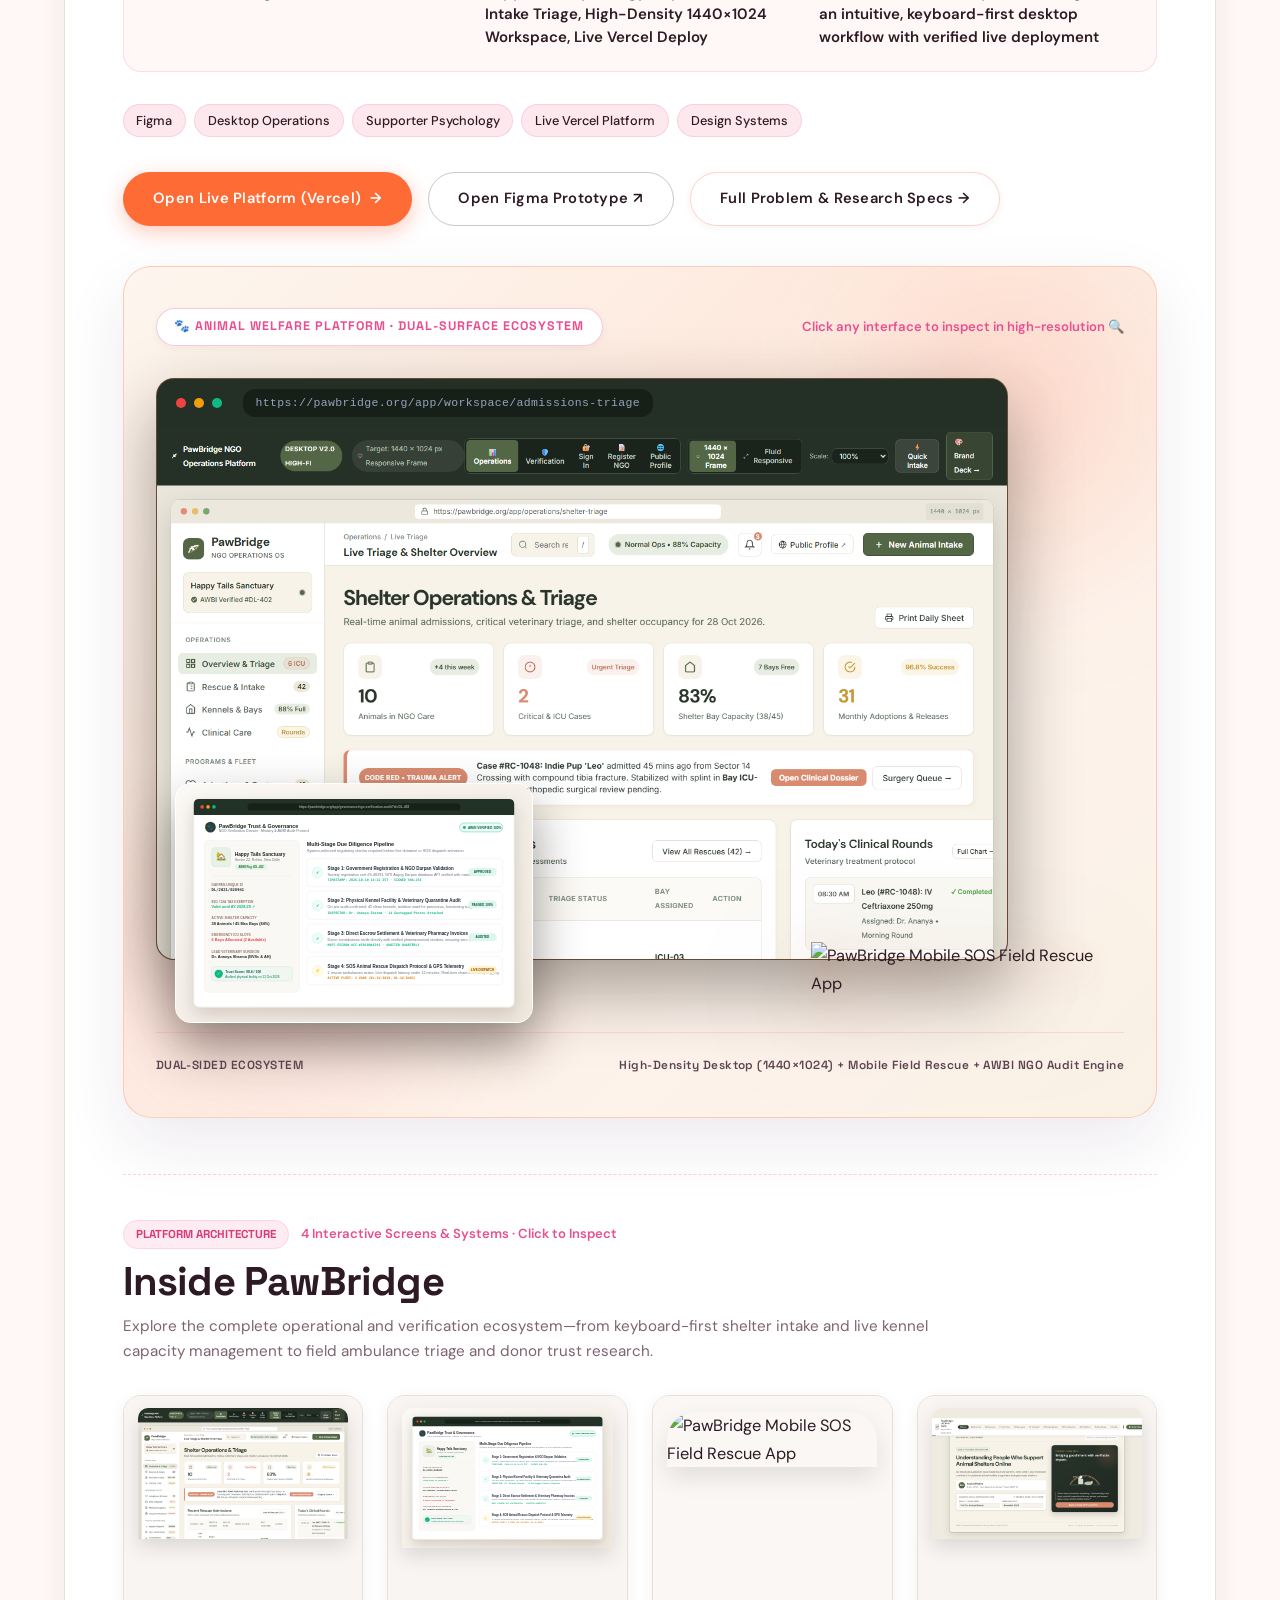
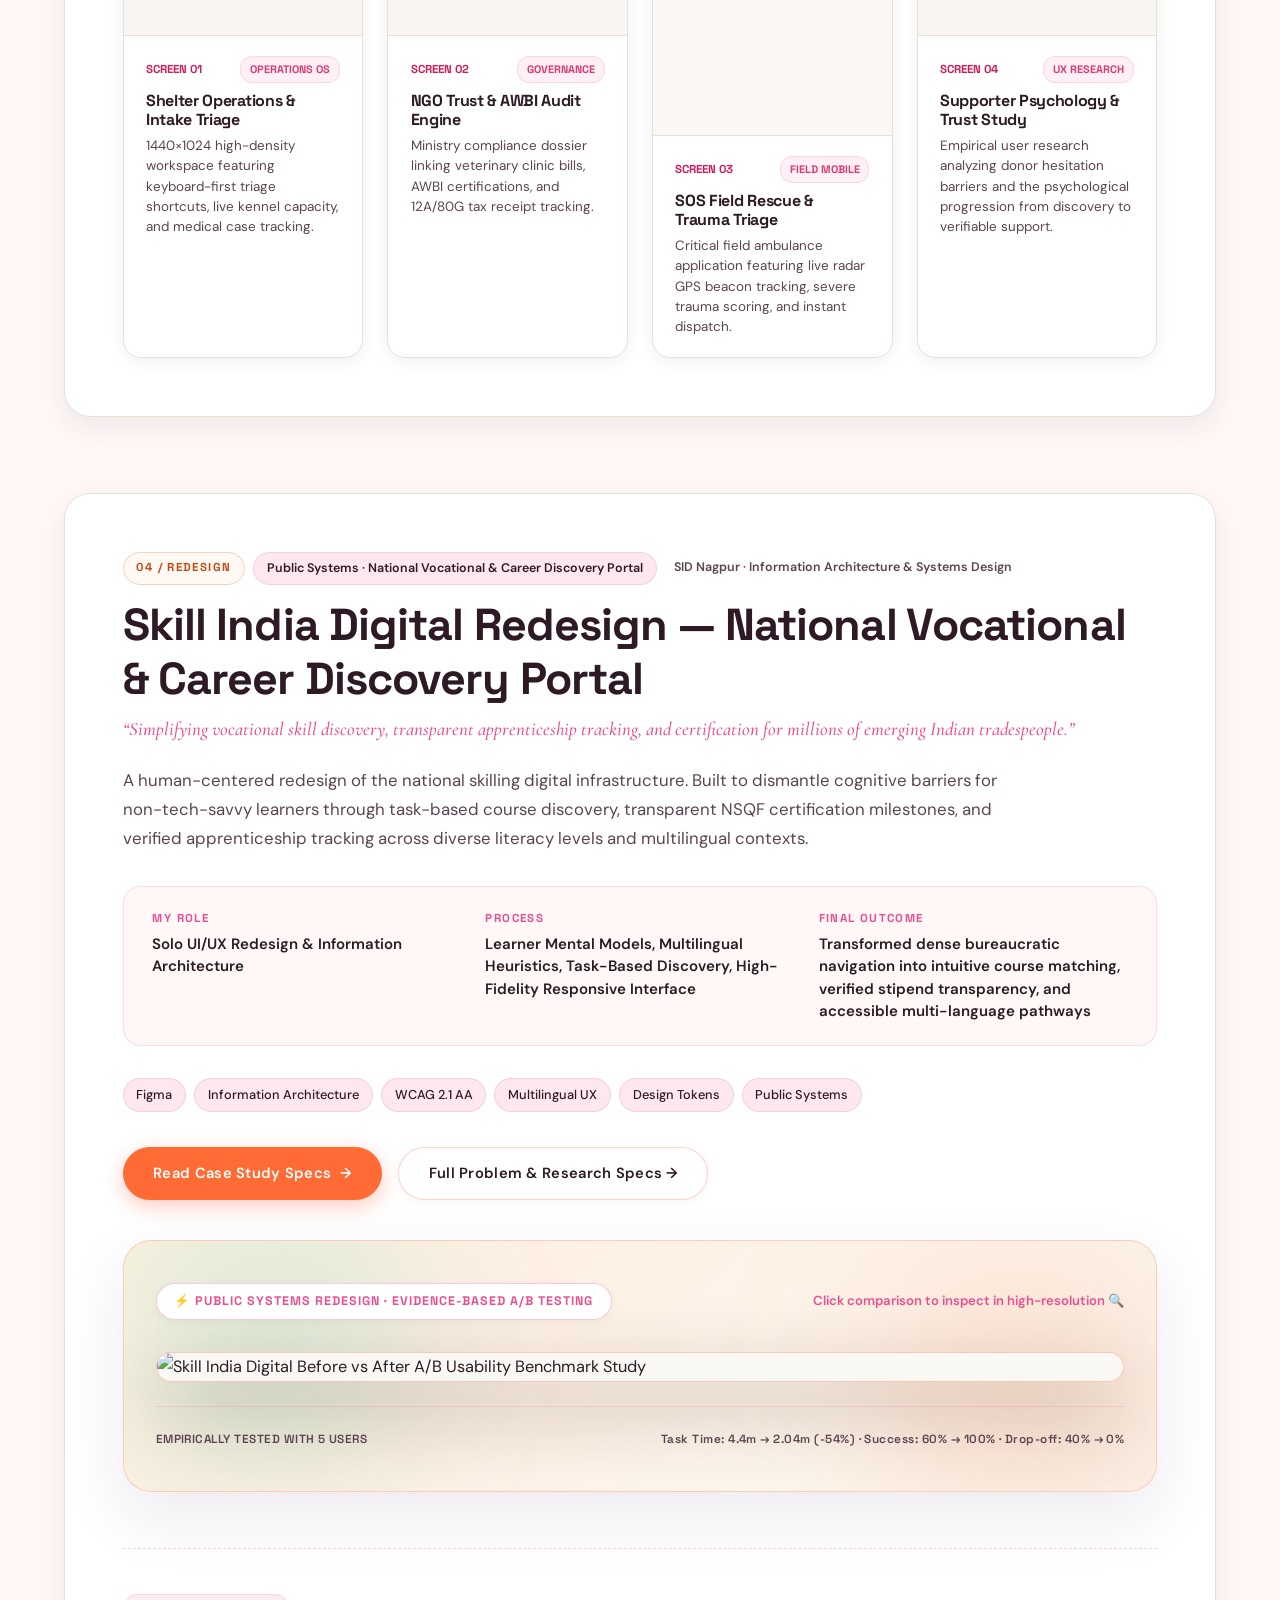
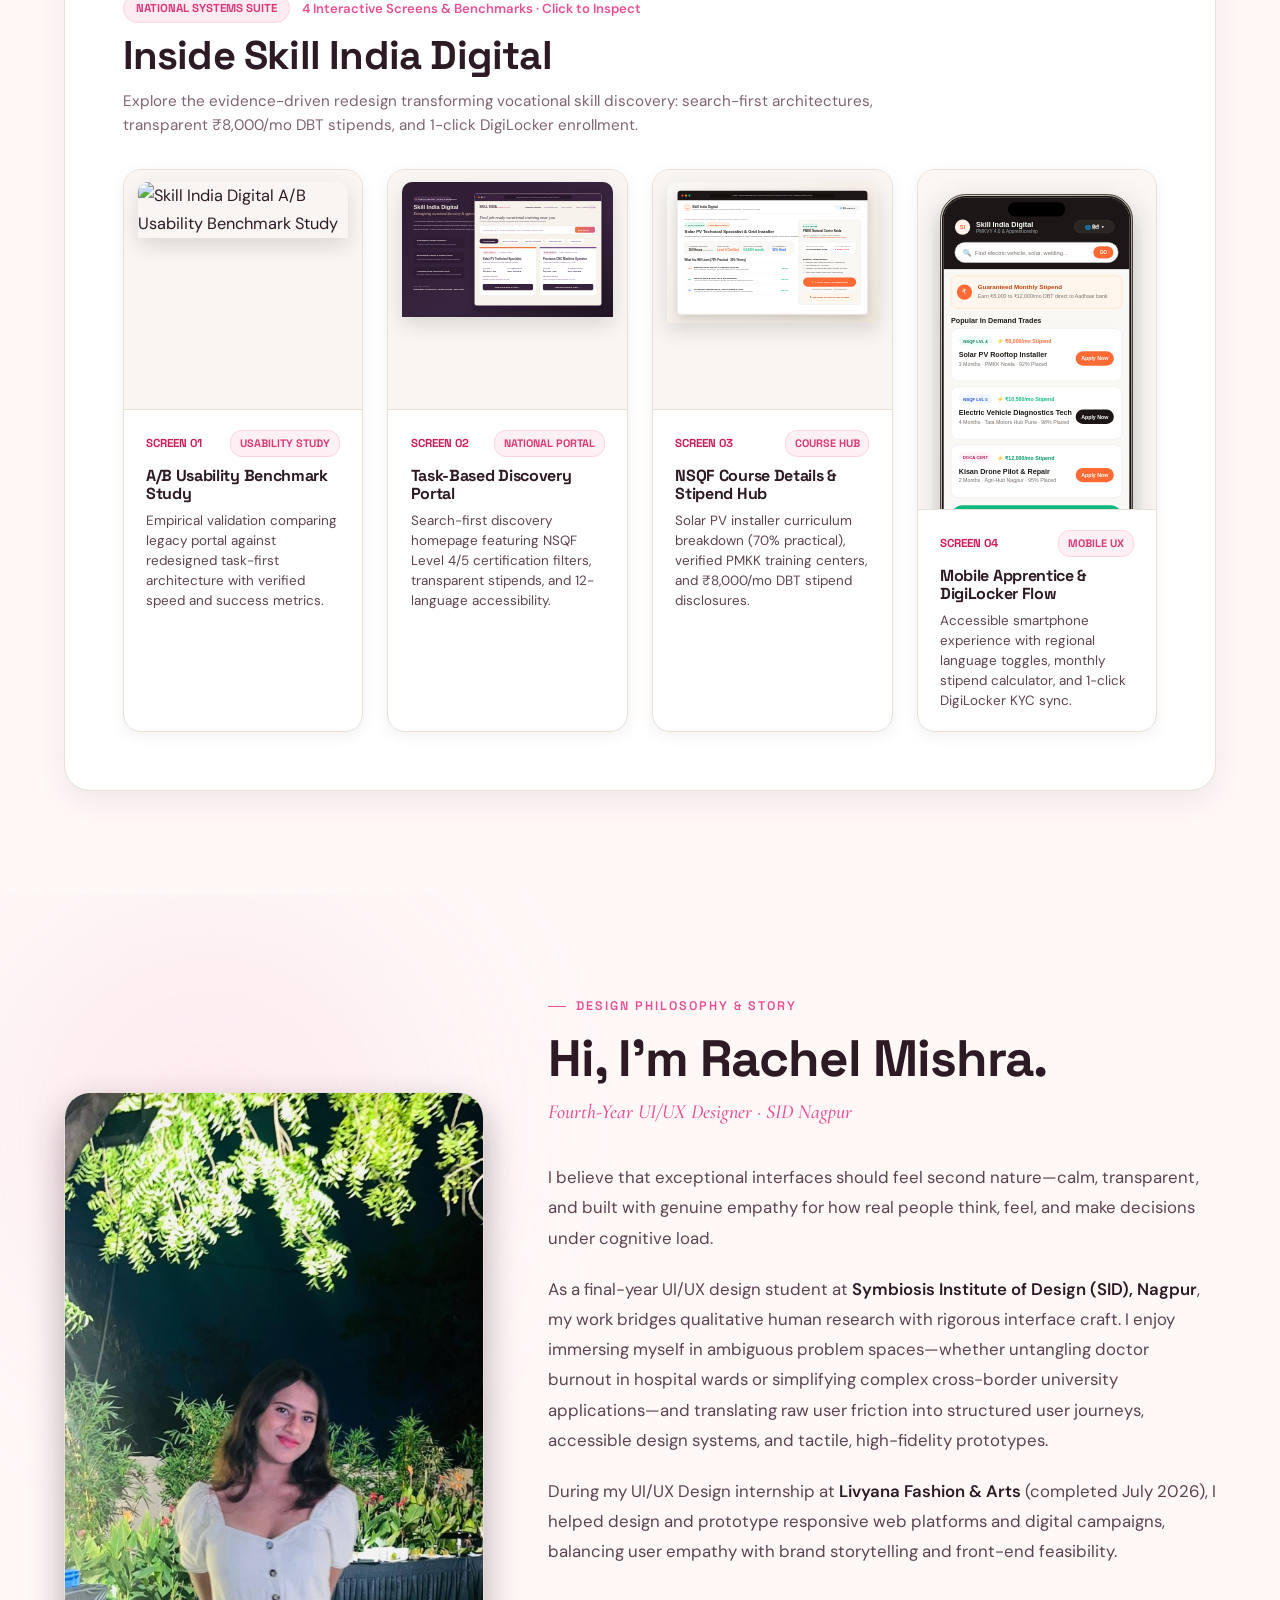
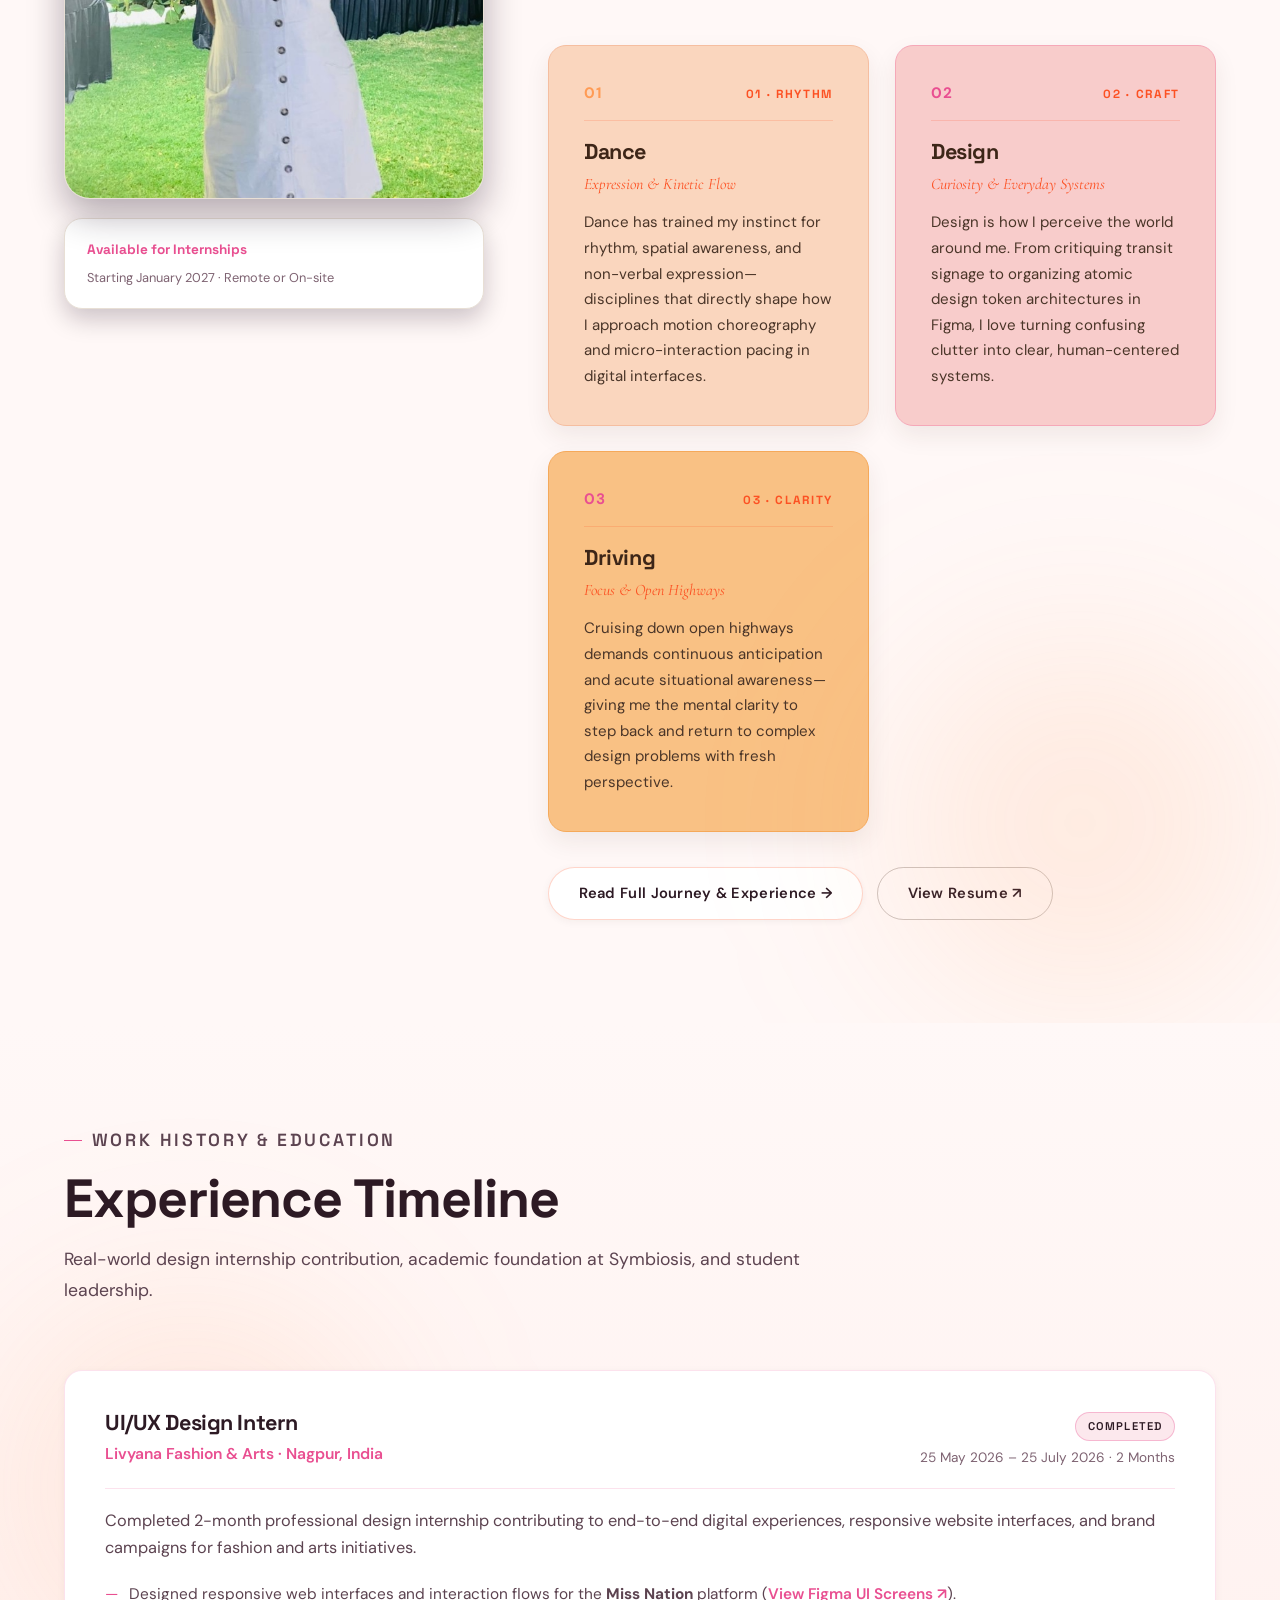
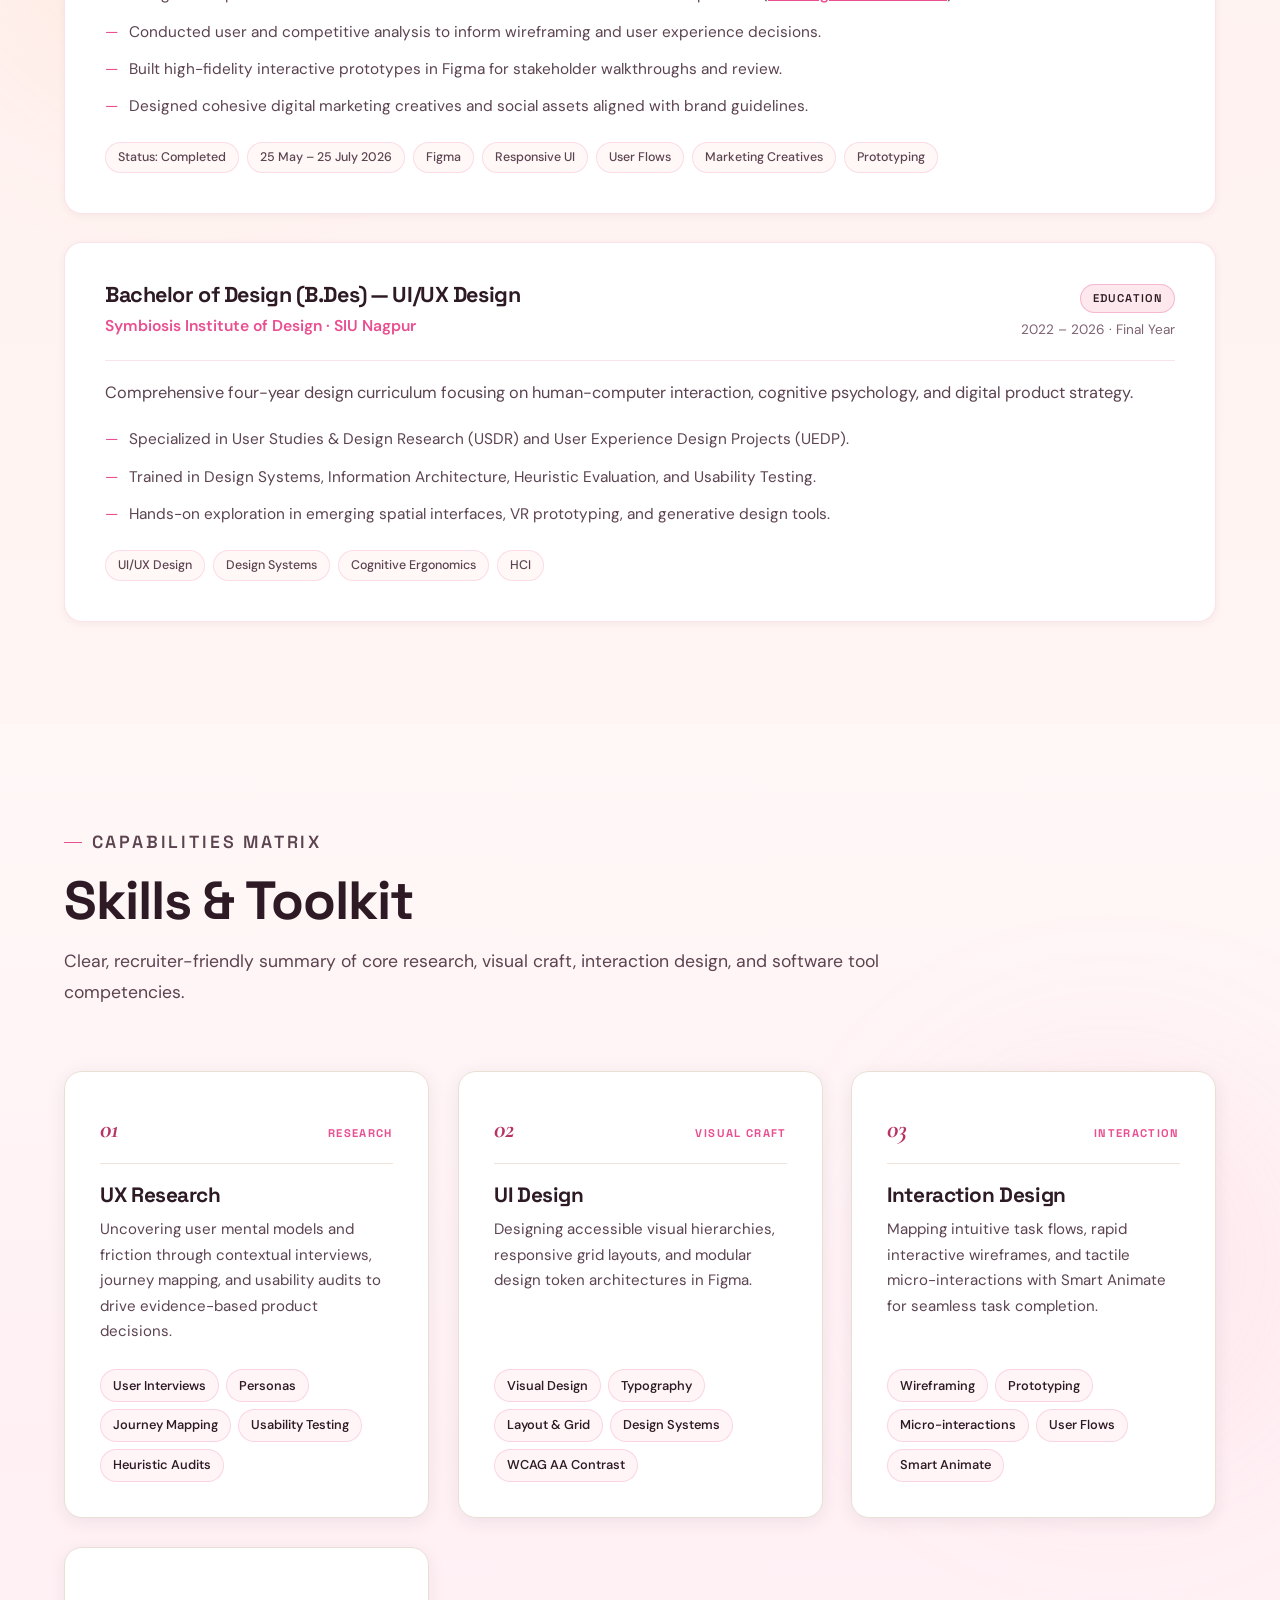
==== commit 79c242ad: "fix(gouni): rebuild showcase with balanced 3-phone composition and complete 8-screen gallery" ====
--- a/index.html
+++ b/index.html
@@ -217,56 +217,40 @@
         </div>
 
         <!-- ==========================================
-             1. HERO SHOWCASE: 5 OVERLAPPING REAL PHONES
+             1. HERO SHOWCASE: 3 ART-DIRECTED FIGMA PHONES
              ========================================== -->
         <div class="gouni-hero-showcase">
           <div class="gouni-hero-header-bar">
             <div class="gouni-stage-pill">
               <span class="status-pulse" style="background: #FF6B35;"></span>
-              <span>HERO SHOWCASE · 5 CORE FIGMA MOBILE APPLICATION SCREENS</span>
+              <span>HERO SHOWCASE · 3 CORE FIGMA APPLICATION SCREENS</span>
             </div>
             <span class="gouni-stage-hint">Hover to lift · Click any phone to inspect high-resolution UI</span>
           </div>
 
-          <!-- The Overlapping Phones Canvas -->
+          <!-- The Art-Directed 3-Phone Stage -->
           <div class="gouni-phones-stage" id="gouniPhonesStage">
-            <!-- Phone 1 (Far Left, rotated -5.5deg): Onboarding -->
+            <!-- Phone 1 (Left, rotated -4.5deg): Onboarding & Personalization -->
             <div class="gouni-phone-mockup phone-slot-1" data-screen-id="onboarding" role="button" tabindex="0" aria-label="Inspect Screen 1: Onboarding & Welcome">
               <div class="phone-hover-badge">01 / Onboarding 🔍</div>
               <div class="phone-frame">
-                <img src="project_gouni_screen_onboarding.svg" alt="GoUni Screen 1: Onboarding & Welcome Screen" loading="lazy">
-              </div>
-            </div>
-
-            <!-- Phone 2 (Mid Left, rotated -2.5deg): University Discovery -->
-            <div class="gouni-phone-mockup phone-slot-2" data-screen-id="discovery" role="button" tabindex="0" aria-label="Inspect Screen 2: University & Course Discovery">
-              <div class="phone-hover-badge">02 / Discovery 🔍</div>
+                <img src="project_gouni_screen_onboarding.svg" alt="GoUni Screen 1: Onboarding & Welcome Screen" width="440" height="900" loading="eager">
+              </div>
+            </div>
+
+            <!-- Phone 2 (Center Hero, straight 0deg): Student Dashboard & Departure Roadmap (Figma Node 33-2) -->
+            <div class="gouni-phone-mockup phone-slot-2 phone-center-hero" data-screen-id="dashboard" role="button" tabindex="0" aria-label="Inspect Screen 2: Student Dashboard & Roadmap (Figma Node 33-2)">
+              <div class="phone-hover-badge">02 / Dashboard (Figma Node 33-2) 🔍</div>
               <div class="phone-frame">
-                <img src="project_gouni_screen_discovery.svg" alt="GoUni Screen 2: University & Course Discovery" loading="lazy">
-              </div>
-            </div>
-
-            <!-- Phone 3 (Center, Foreground, straight 0deg): Student Dashboard (Dominant) -->
-            <div class="gouni-phone-mockup phone-slot-3 phone-center-hero" data-screen-id="dashboard" role="button" tabindex="0" aria-label="Inspect Screen 3: Student Dashboard & Roadmap">
-              <div class="phone-hover-badge">03 / Dashboard (Hero) 🔍</div>
+                <img src="project_gouni_screen_dashboard.svg" alt="GoUni Screen 2: Student Dashboard & Departure Roadmap (Figma Node 33-2)" width="440" height="900" loading="eager">
+              </div>
+            </div>
+
+            <!-- Phone 3 (Right, rotated +4.5deg): University & Course Discovery -->
+            <div class="gouni-phone-mockup phone-slot-3" data-screen-id="discovery" role="button" tabindex="0" aria-label="Inspect Screen 3: University & Course Discovery">
+              <div class="phone-hover-badge">03 / Discovery 🔍</div>
               <div class="phone-frame">
-                <img src="project_gouni_screen_dashboard.svg" alt="GoUni Screen 3: Student Dashboard & Departure Roadmap" loading="eager">
-              </div>
-            </div>
-
-            <!-- Phone 4 (Mid Right, rotated +2.5deg): Document Upload & Tracking -->
-            <div class="gouni-phone-mockup phone-slot-4" data-screen-id="documents" role="button" tabindex="0" aria-label="Inspect Screen 4: Document Vault & Tracking">
-              <div class="phone-hover-badge">04 / Document Vault 🔍</div>
-              <div class="phone-frame">
-                <img src="project_gouni_screen_documents.svg" alt="GoUni Screen 4: Document Upload & Verification" loading="lazy">
-              </div>
-            </div>
-
-            <!-- Phone 5 (Far Right, rotated +5.5deg): Visa Guidance -->
-            <div class="gouni-phone-mockup phone-slot-5" data-screen-id="visa" role="button" tabindex="0" aria-label="Inspect Screen 5: Visa Guidance Hub">
-              <div class="phone-hover-badge">05 / Visa Guidance 🔍</div>
-              <div class="phone-frame">
-                <img src="project_gouni_screen_visa.svg" alt="GoUni Screen 5: Visa Guidance & Pre-Departure" loading="lazy">
+                <img src="project_gouni_screen_discovery.svg" alt="GoUni Screen 3: University & Course Discovery" width="440" height="900" loading="eager">
               </div>
             </div>
           </div>
@@ -274,7 +258,7 @@
           <!-- Bottom Mobile Showcase Specs Bar -->
           <div class="gouni-hero-footer-bar">
             <span class="gouni-footer-spec">Native iPhone 16 Pro Architecture · 393 × 852 pt Viewports</span>
-            <span class="gouni-footer-spec">Authentic High-Fidelity Figma Flows · SID Nagpur UEDP 4</span>
+            <span class="gouni-footer-spec">Authentic High-Fidelity Figma Flows (Node 33-2) · SID Nagpur UEDP 4</span>
           </div>
         </div>
 
@@ -297,7 +281,7 @@
             <!-- Screen 1: Onboarding -->
             <div class="inside-screen-card" data-screen-id="onboarding" role="button" tabindex="0" aria-label="Inspect Onboarding Screen">
               <div class="inside-card-preview">
-                <img src="project_gouni_screen_onboarding.svg" alt="GoUni Onboarding & Welcome Screen" loading="lazy">
+                <img src="project_gouni_screen_onboarding.svg" alt="GoUni Onboarding &amp; Welcome Screen" width="440" height="900" loading="lazy">
                 <span class="inside-inspect-btn">Inspect Screen 🔍</span>
               </div>
               <div class="inside-card-content">
@@ -313,7 +297,7 @@
             <!-- Screen 2: Discovery -->
             <div class="inside-screen-card" data-screen-id="discovery" role="button" tabindex="0" aria-label="Inspect Discovery Screen">
               <div class="inside-card-preview">
-                <img src="project_gouni_screen_discovery.svg" alt="GoUni University & Course Discovery" loading="lazy">
+                <img src="project_gouni_screen_discovery.svg" alt="GoUni University &amp; Course Discovery" width="440" height="900" loading="lazy">
                 <span class="inside-inspect-btn">Inspect Screen 🔍</span>
               </div>
               <div class="inside-card-content">
@@ -329,7 +313,7 @@
             <!-- Screen 3: University Details -->
             <div class="inside-screen-card" data-screen-id="details" role="button" tabindex="0" aria-label="Inspect University Details Screen">
               <div class="inside-card-preview">
-                <img src="project_gouni_screen_details.svg" alt="GoUni University Details & Requirements" loading="lazy">
+                <img src="project_gouni_screen_details.svg" alt="GoUni University Details &amp; Requirements" width="440" height="900" loading="lazy">
                 <span class="inside-inspect-btn">Inspect Screen 🔍</span>
               </div>
               <div class="inside-card-content">
@@ -345,7 +329,7 @@
             <!-- Screen 4: Dashboard -->
             <div class="inside-screen-card" data-screen-id="dashboard" role="button" tabindex="0" aria-label="Inspect Dashboard Screen">
               <div class="inside-card-preview">
-                <img src="project_gouni_screen_dashboard.svg" alt="GoUni Student Dashboard & Roadmap" loading="lazy">
+                <img src="project_gouni_screen_dashboard.svg" alt="GoUni Student Dashboard &amp; Roadmap" width="440" height="900" loading="lazy">
                 <span class="inside-inspect-btn">Inspect Screen 🔍</span>
               </div>
               <div class="inside-card-content">
@@ -361,7 +345,7 @@
             <!-- Screen 5: Documents -->
             <div class="inside-screen-card" data-screen-id="documents" role="button" tabindex="0" aria-label="Inspect Documents Screen">
               <div class="inside-card-preview">
-                <img src="project_gouni_screen_documents.svg" alt="GoUni Document Vault & Tracking" loading="lazy">
+                <img src="project_gouni_screen_documents.svg" alt="GoUni Document Vault &amp; Tracking" width="440" height="900" loading="lazy">
                 <span class="inside-inspect-btn">Inspect Screen 🔍</span>
               </div>
               <div class="inside-card-content">
@@ -377,7 +361,7 @@
             <!-- Screen 6: Visa -->
             <div class="inside-screen-card" data-screen-id="visa" role="button" tabindex="0" aria-label="Inspect Visa Screen">
               <div class="inside-card-preview">
-                <img src="project_gouni_screen_visa.svg" alt="GoUni Visa Guidance & Pre-Departure" loading="lazy">
+                <img src="project_gouni_screen_visa.svg" alt="GoUni Visa Guidance &amp; Pre-Departure" width="440" height="900" loading="lazy">
                 <span class="inside-inspect-btn">Inspect Screen 🔍</span>
               </div>
               <div class="inside-card-content">
@@ -393,7 +377,7 @@
             <!-- Screen 7: Accommodation -->
             <div class="inside-screen-card" data-screen-id="accommodation" role="button" tabindex="0" aria-label="Inspect Accommodation Screen">
               <div class="inside-card-preview">
-                <img src="project_gouni_screen_accommodation.svg" alt="GoUni Student Housing & Accommodation" loading="lazy">
+                <img src="project_gouni_screen_accommodation.svg" alt="GoUni Student Housing &amp; Accommodation" width="440" height="900" loading="lazy">
                 <span class="inside-inspect-btn">Inspect Screen 🔍</span>
               </div>
               <div class="inside-card-content">
@@ -409,7 +393,7 @@
             <!-- Screen 8: Community -->
             <div class="inside-screen-card" data-screen-id="community" role="button" tabindex="0" aria-label="Inspect Community Screen">
               <div class="inside-card-preview">
-                <img src="project_gouni_screen_community.svg" alt="GoUni Student Community & Mentorship" loading="lazy">
+                <img src="project_gouni_screen_community.svg" alt="GoUni Student Community &amp; Mentorship" width="440" height="900" loading="lazy">
                 <span class="inside-inspect-btn">Inspect Screen 🔍</span>
               </div>
               <div class="inside-card-content">
--- a/style.css
+++ b/style.css
@@ -164,8 +164,7 @@
   -moz-osx-font-smoothing: grayscale;
   overflow-x: hidden;
   position: relative;
-  opacity: 0;
-  transition: opacity 0.4s cubic-bezier(0.16, 1, 0.3, 1);
+  opacity: 1;
 }
 
 body.page-loaded {
@@ -296,6 +295,23 @@
 }
 
 /* ---------- 5. MINIMAL EDITORIAL NAVIGATION ---------- */
+.nav-backdrop {
+  position: fixed;
+  inset: 0;
+  background: rgba(45, 26, 36, 0.4);
+  z-index: 998;
+  display: none;
+  opacity: 0;
+  pointer-events: none;
+  transition: opacity 0.25s ease;
+}
+
+.nav-backdrop.active {
+  display: block;
+  opacity: 1;
+  pointer-events: auto;
+}
+
 .nav {
   position: sticky;
   top: 0;
@@ -3133,13 +3149,13 @@
    1. HERO SHOWCASE: OVERLAPPING REAL PHONE SMARTPHONES
    ========================================================================== */
 .gouni-hero-showcase {
-  background: linear-gradient(135deg, #FFF3F6 0%, #FFE8F1 35%, #FFF1EA 70%, #FFF8F4 100%) !important;
+  background: linear-gradient(135deg, rgba(255, 245, 247, 0.96) 0%, rgba(246, 238, 252, 0.94) 30%, rgba(255, 242, 235, 0.92) 70%, rgba(255, 248, 244, 0.96) 100%) !important;
   border: 1.5px solid rgba(233, 79, 145, 0.22) !important;
   border-radius: 28px;
-  padding: clamp(1.5rem, 3.5vw, 2.6rem) clamp(1rem, 2.5vw, 2.2rem);
+  padding: clamp(1.6rem, 3.5vw, 2.8rem) clamp(1rem, 2.5vw, 2.4rem);
   position: relative;
   overflow: hidden;
-  box-shadow: 0 20px 50px rgba(45, 26, 36, 0.07) !important;
+  box-shadow: 0 24px 60px rgba(45, 26, 36, 0.08) !important;
   margin-bottom: 3.5rem;
 }
 
@@ -3148,10 +3164,10 @@
   position: absolute;
   top: -80px;
   right: -80px;
-  width: 420px;
-  height: 420px;
+  width: 440px;
+  height: 440px;
   border-radius: 50%;
-  background: radial-gradient(circle, rgba(255, 155, 84, 0.20) 0%, transparent 70%);
+  background: radial-gradient(circle, rgba(255, 155, 84, 0.22) 0%, rgba(233, 79, 145, 0.16) 50%, transparent 70%);
   filter: blur(60px);
   pointer-events: none;
   z-index: 0;
@@ -3162,10 +3178,10 @@
   position: absolute;
   bottom: -60px;
   left: -60px;
-  width: 400px;
-  height: 400px;
+  width: 420px;
+  height: 420px;
   border-radius: 50%;
-  background: radial-gradient(circle, rgba(233, 79, 145, 0.18) 0%, transparent 70%);
+  background: radial-gradient(circle, rgba(232, 223, 245, 0.35) 0%, rgba(244, 163, 199, 0.18) 50%, transparent 70%);
   filter: blur(60px);
   pointer-events: none;
   z-index: 0;
@@ -3208,88 +3224,80 @@
   gap: 0.4rem;
 }
 
-/* The Overlapping 5-Phone Stage */
+/* The Art-Directed 3-Phone Stage */
 .gouni-phones-stage {
   position: relative;
   width: 100%;
-  min-height: 620px;
+  min-height: 640px;
   display: flex;
   align-items: flex-end;
   justify-content: center;
   perspective: 1200px;
-  padding-bottom: 1.5rem;
+  padding-bottom: 1.8rem;
   z-index: 1;
 }
 
 .gouni-phone-mockup {
   position: absolute;
-  width: clamp(230px, 20.5vw, 295px);
+  width: clamp(240px, 21.5vw, 295px);
   cursor: pointer;
   transition: transform 0.45s cubic-bezier(0.16, 1, 0.3, 1), filter 0.4s ease, z-index 0.1s;
   will-change: transform;
-  filter: drop-shadow(0 26px 48px rgba(35, 10, 44, 0.40)) drop-shadow(0 6px 12px rgba(35, 10, 44, 0.25));
+  filter: drop-shadow(0 24px 44px rgba(35, 10, 44, 0.28)) drop-shadow(0 6px 14px rgba(35, 10, 44, 0.14));
   outline: none;
 }
 
 .gouni-phone-mockup:focus-visible {
-  filter: drop-shadow(0 0 0 3px #FF6B35) drop-shadow(0 28px 50px rgba(31, 13, 36, 0.45));
+  filter: drop-shadow(0 0 0 3px #FF6B35) drop-shadow(0 28px 50px rgba(31, 13, 36, 0.35));
 }
 
 .gouni-phone-mockup .phone-frame {
   border-radius: 46px;
   overflow: hidden;
-  background: #141210;
+  background: transparent !important;
+  aspect-ratio: 440 / 900;
+  width: 100%;
+  height: auto;
   transition: transform 0.35s ease;
 }
 
 .gouni-phone-mockup img {
   display: block;
   width: 100%;
-  height: auto;
+  height: 100%;
+  object-fit: contain;
   pointer-events: none;
 }
 
-/* Slots and Rotations */
+/* Slot 1: Left Phone (Onboarding & Welcome) - Subtle inward tilt */
 .phone-slot-1 {
-  left: calc(50% - clamp(330px, 31vw, 440px));
-  bottom: 10px;
-  transform: rotate(-5.5deg) scale(0.86);
-  z-index: 1;
-}
-
-.phone-slot-2 {
-  left: calc(50% - clamp(165px, 15.5vw, 220px));
-  bottom: 15px;
-  transform: rotate(-2.5deg) scale(0.93);
+  left: calc(50% - clamp(180px, 18.5vw, 255px));
+  bottom: 14px;
+  transform: translateX(-50%) rotate(-4.5deg) scale(0.92);
   z-index: 2;
 }
 
-.phone-slot-3.phone-center-hero {
+/* Slot 2: Center Hero Phone (Student Dashboard & Departure Roadmap - Node 33-2) - Dominant Focal Point */
+.phone-slot-2.phone-center-hero {
   left: 50%;
-  bottom: 22px;
+  bottom: 24px;
   transform: translateX(-50%) rotate(0deg) scale(1.05);
   z-index: 5;
 }
 
-.phone-slot-4 {
-  left: calc(50% + clamp(15px, 1.5vw, 25px));
-  bottom: 15px;
-  transform: rotate(2.5deg) scale(0.93);
+/* Slot 3: Right Phone (University & Course Discovery) - Subtle inward tilt */
+.phone-slot-3 {
+  left: calc(50% + clamp(180px, 18.5vw, 255px));
+  bottom: 14px;
+  transform: translateX(-50%) rotate(4.5deg) scale(0.92);
   z-index: 2;
-}
-
-.phone-slot-5 {
-  left: calc(50% + clamp(175px, 16.5vw, 235px));
-  bottom: 10px;
-  transform: rotate(5.5deg) scale(0.86);
-  z-index: 1;
 }
 
 /* Hover Interaction: Smooth lift and elevation */
 .gouni-phone-mockup:hover {
-  transform: translateY(-28px) scale(1.08) rotate(0deg) !important;
+  transform: translateX(-50%) translateY(-22px) scale(1.08) rotate(0deg) !important;
   z-index: 30 !important;
-  filter: drop-shadow(0 42px 75px rgba(31, 13, 36, 0.55)) drop-shadow(0 14px 26px rgba(223, 74, 122, 0.28));
+  filter: drop-shadow(0 38px 70px rgba(31, 13, 36, 0.45)) drop-shadow(0 14px 26px rgba(223, 74, 122, 0.25));
 }
 
 .phone-hover-badge {
@@ -3454,13 +3462,15 @@
   border-radius: 20px;
   backdrop-filter: blur(8px);
   opacity: 0;
+  visibility: hidden;
   transform: translateY(6px);
-  transition: opacity 0.25s ease, transform 0.25s ease;
+  transition: opacity 0.25s ease, transform 0.25s ease, visibility 0.25s ease;
   border: 1px solid rgba(255, 255, 255, 0.2);
 }
 
 .inside-screen-card:hover .inside-inspect-btn {
   opacity: 1;
+  visibility: visible;
   transform: translateY(0);
 }
 
@@ -3522,17 +3532,32 @@
   position: fixed;
   inset: 0;
   z-index: 99999;
-  display: flex;
+  display: none !important;
   align-items: center;
   justify-content: center;
   opacity: 0;
-  pointer-events: none;
-  transition: opacity 0.3s cubic-bezier(0.16, 1, 0.3, 1);
+  visibility: hidden !important;
+  pointer-events: none !important;
+  transition: opacity 0.28s cubic-bezier(0.16, 1, 0.3, 1);
 }
 
 .gouni-lightbox.active {
-  opacity: 1;
-  pointer-events: auto;
+  display: flex !important;
+  opacity: 1 !important;
+  visibility: visible !important;
+  pointer-events: auto !important;
+}
+
+.gouni-lightbox:not(.active) {
+  display: none !important;
+  visibility: hidden !important;
+  pointer-events: none !important;
+}
+
+.gouni-lightbox:not(.active) .gouni-lightbox-backdrop {
+  display: none !important;
+  backdrop-filter: none !important;
+  -webkit-backdrop-filter: none !important;
 }
 
 .gouni-lightbox-backdrop {
@@ -3540,6 +3565,7 @@
   inset: 0;
   background: rgba(22, 9, 28, 0.84);
   backdrop-filter: blur(14px);
+  -webkit-backdrop-filter: blur(14px);
 }
 
 .gouni-lightbox-container {
@@ -4113,8 +4139,9 @@
   letter-spacing: 0.04em;
   white-space: nowrap;
   opacity: 0;
+  visibility: hidden;
   pointer-events: none;
-  transition: opacity 0.25s ease, transform 0.25s ease;
+  transition: opacity 0.25s ease, transform 0.25s ease, visibility 0.25s ease;
   border: 1px solid rgba(255, 255, 255, 0.25);
   box-shadow: 0 6px 18px rgba(0, 0, 0, 0.35);
   backdrop-filter: blur(8px);
@@ -4128,6 +4155,7 @@
 .pb-badge-mockup:hover .device-hover-badge,
 .si-comparison-mockup:hover .device-hover-badge {
   opacity: 1;
+  visibility: visible;
   transform: translateY(2px);
 }
 
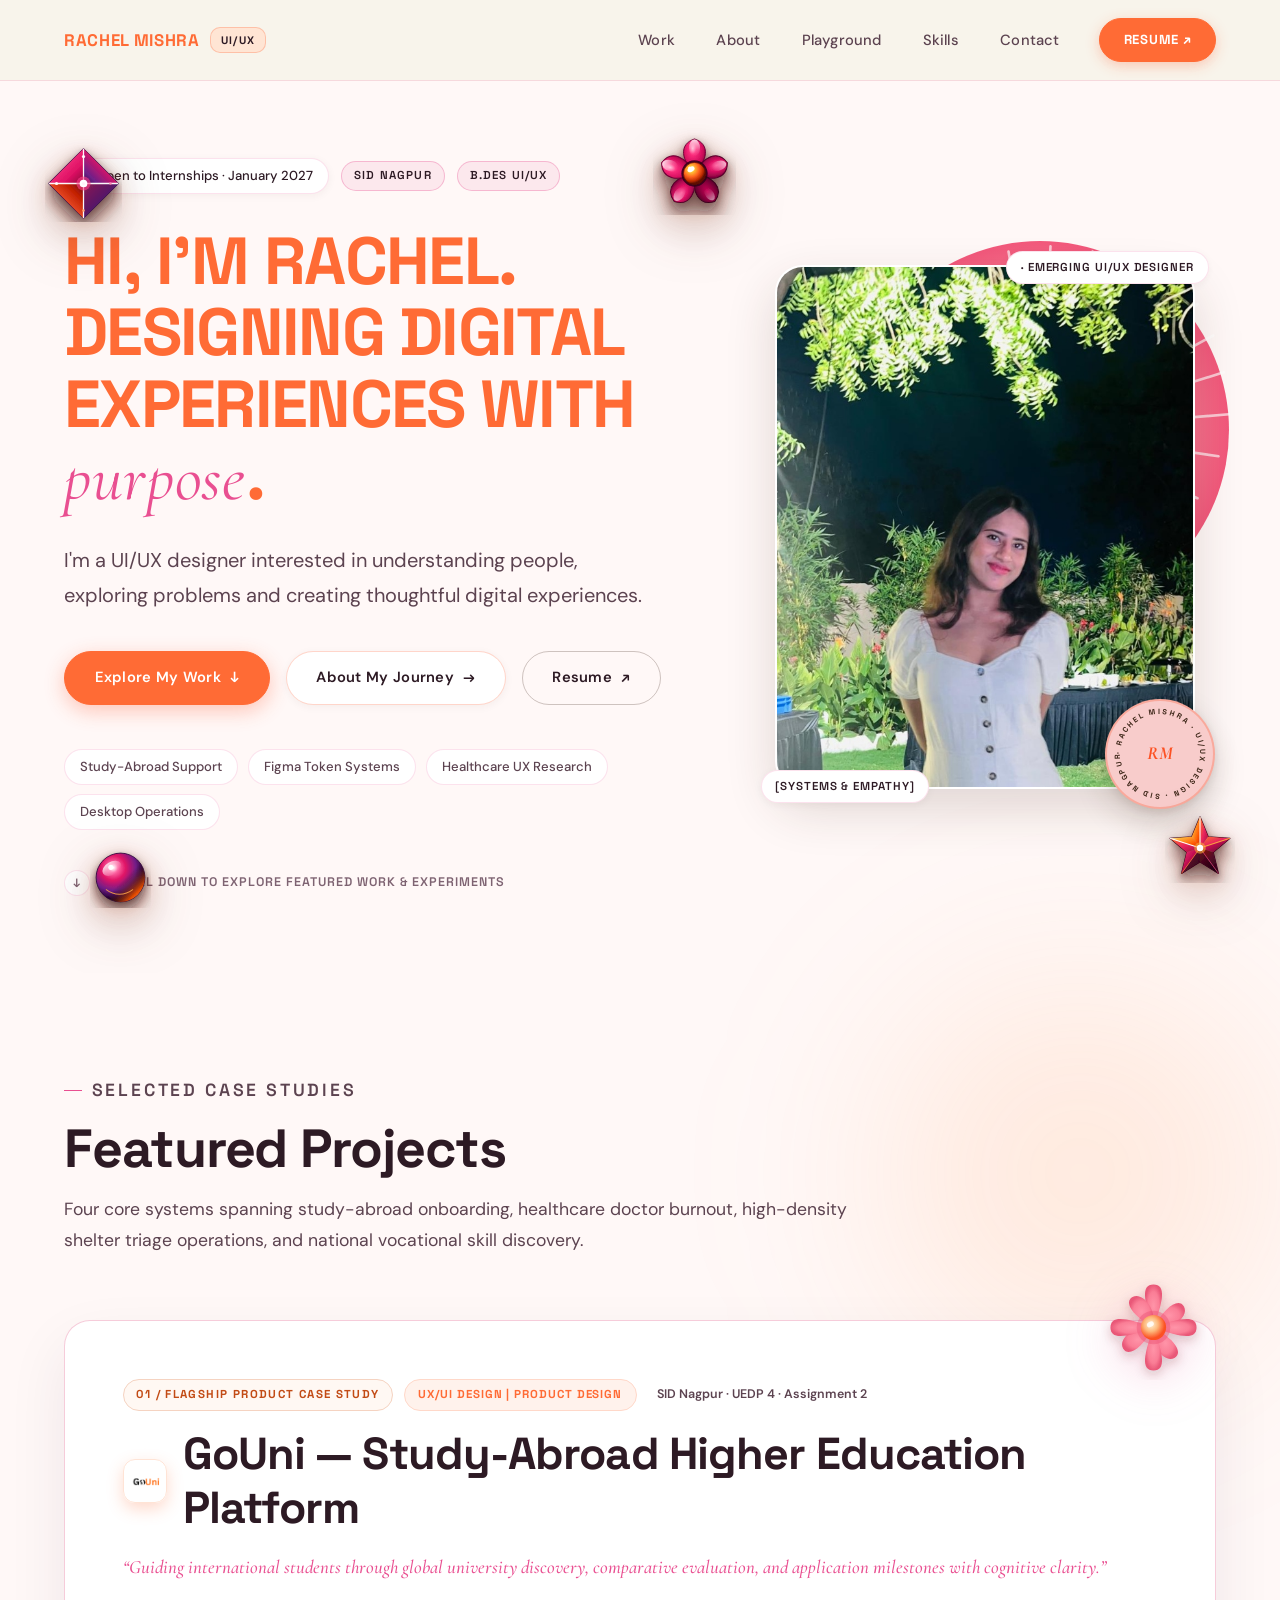
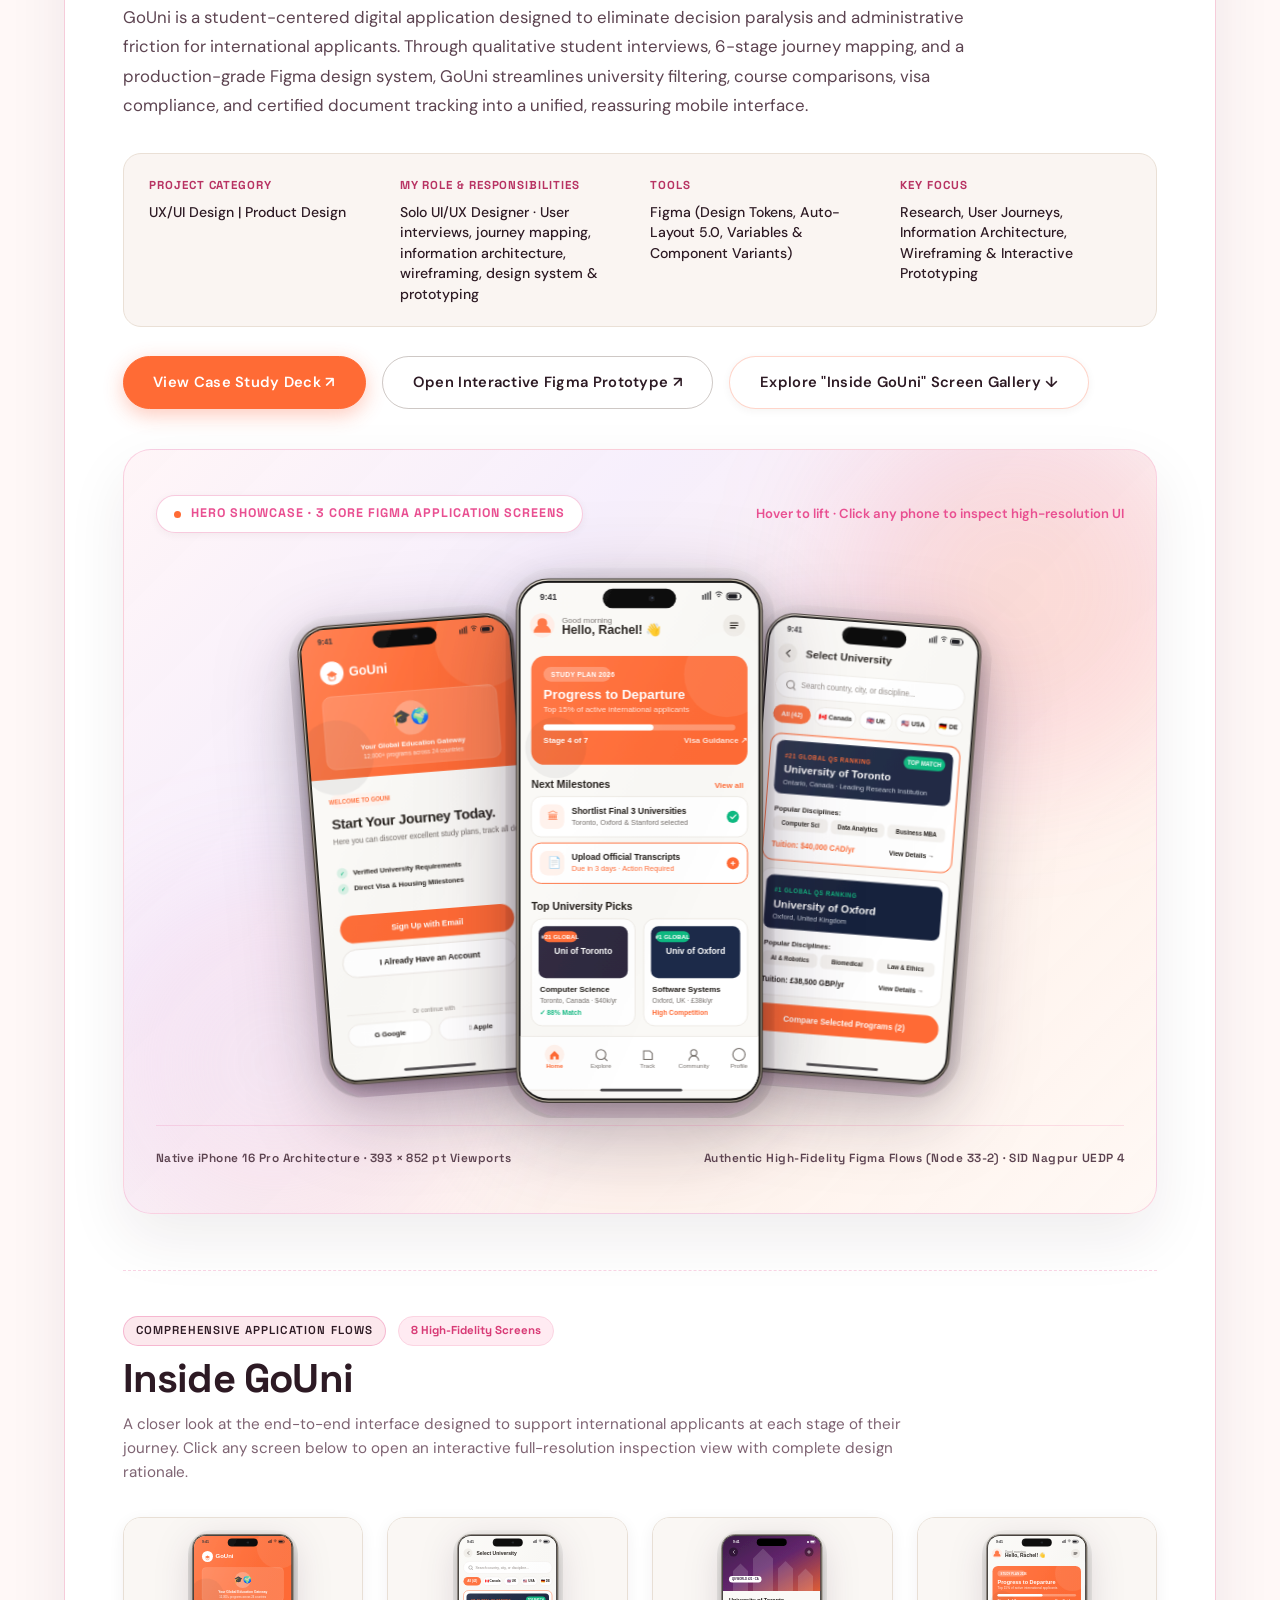
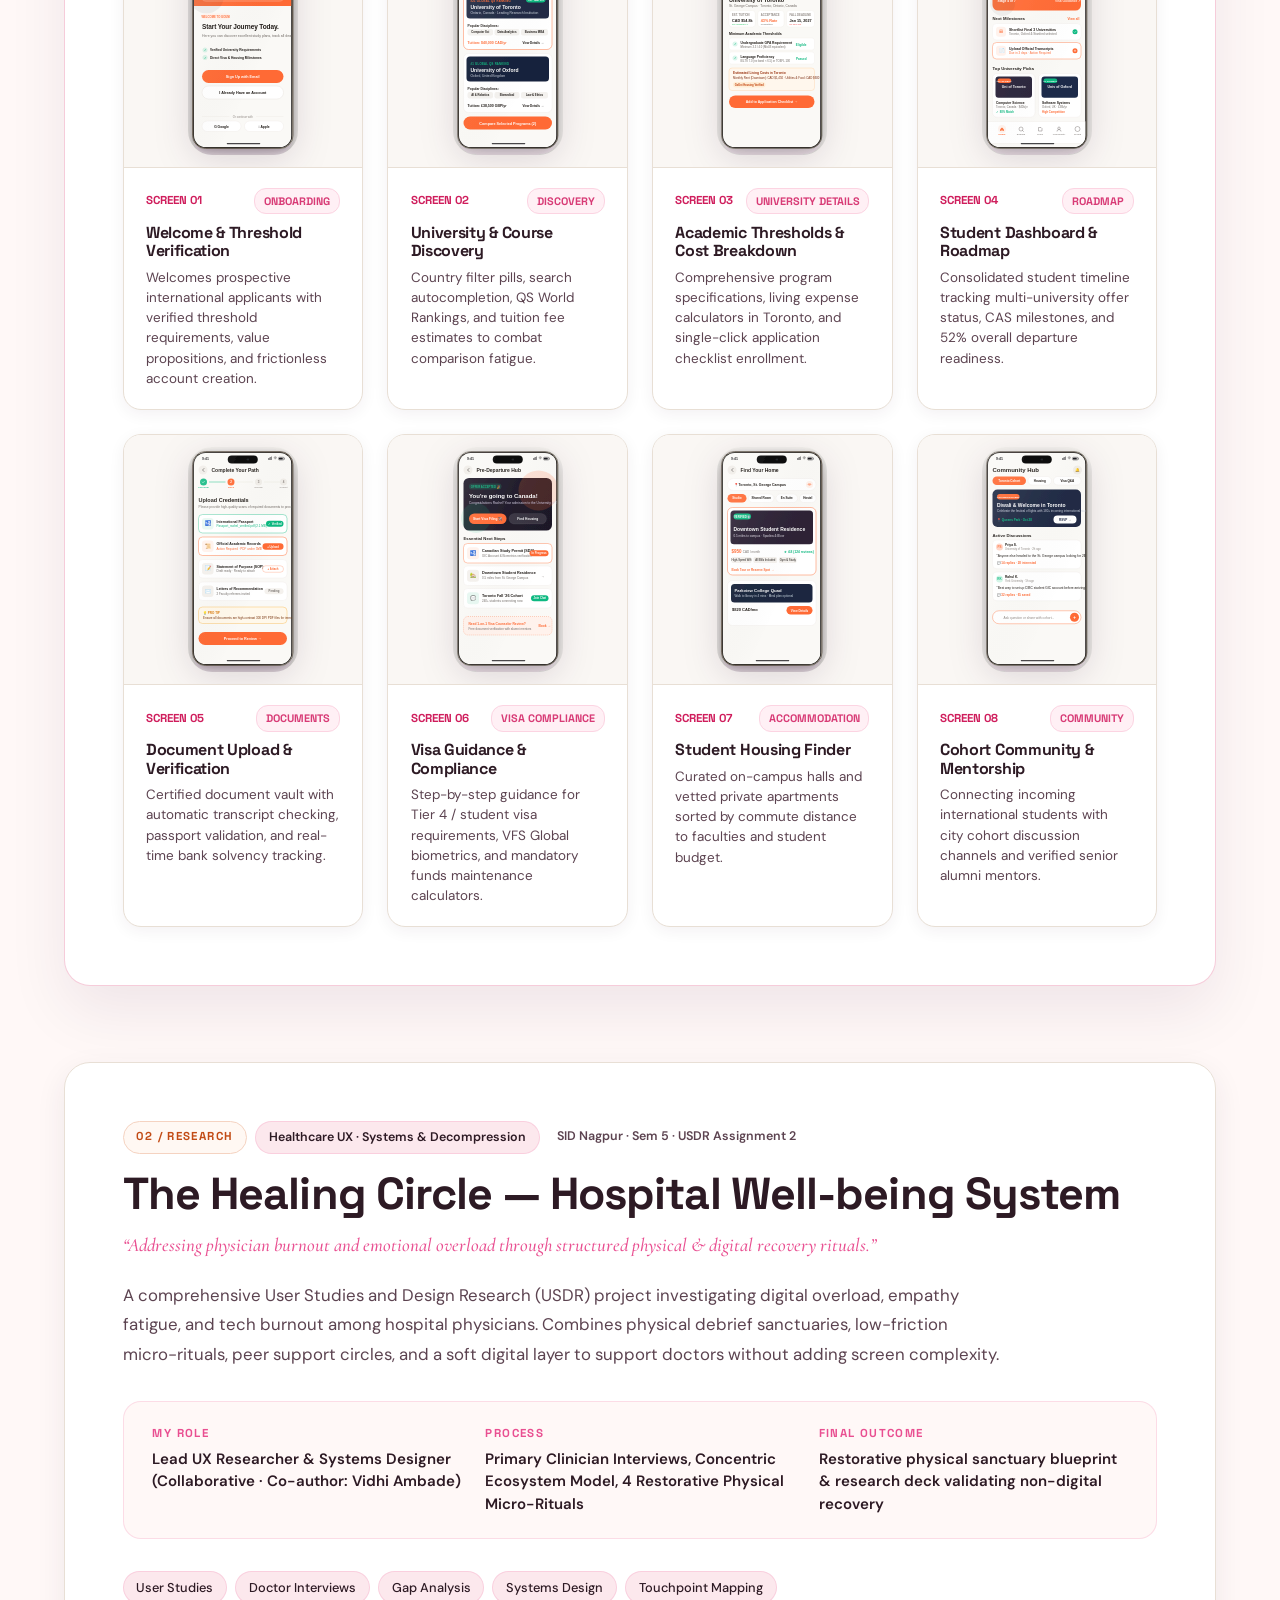
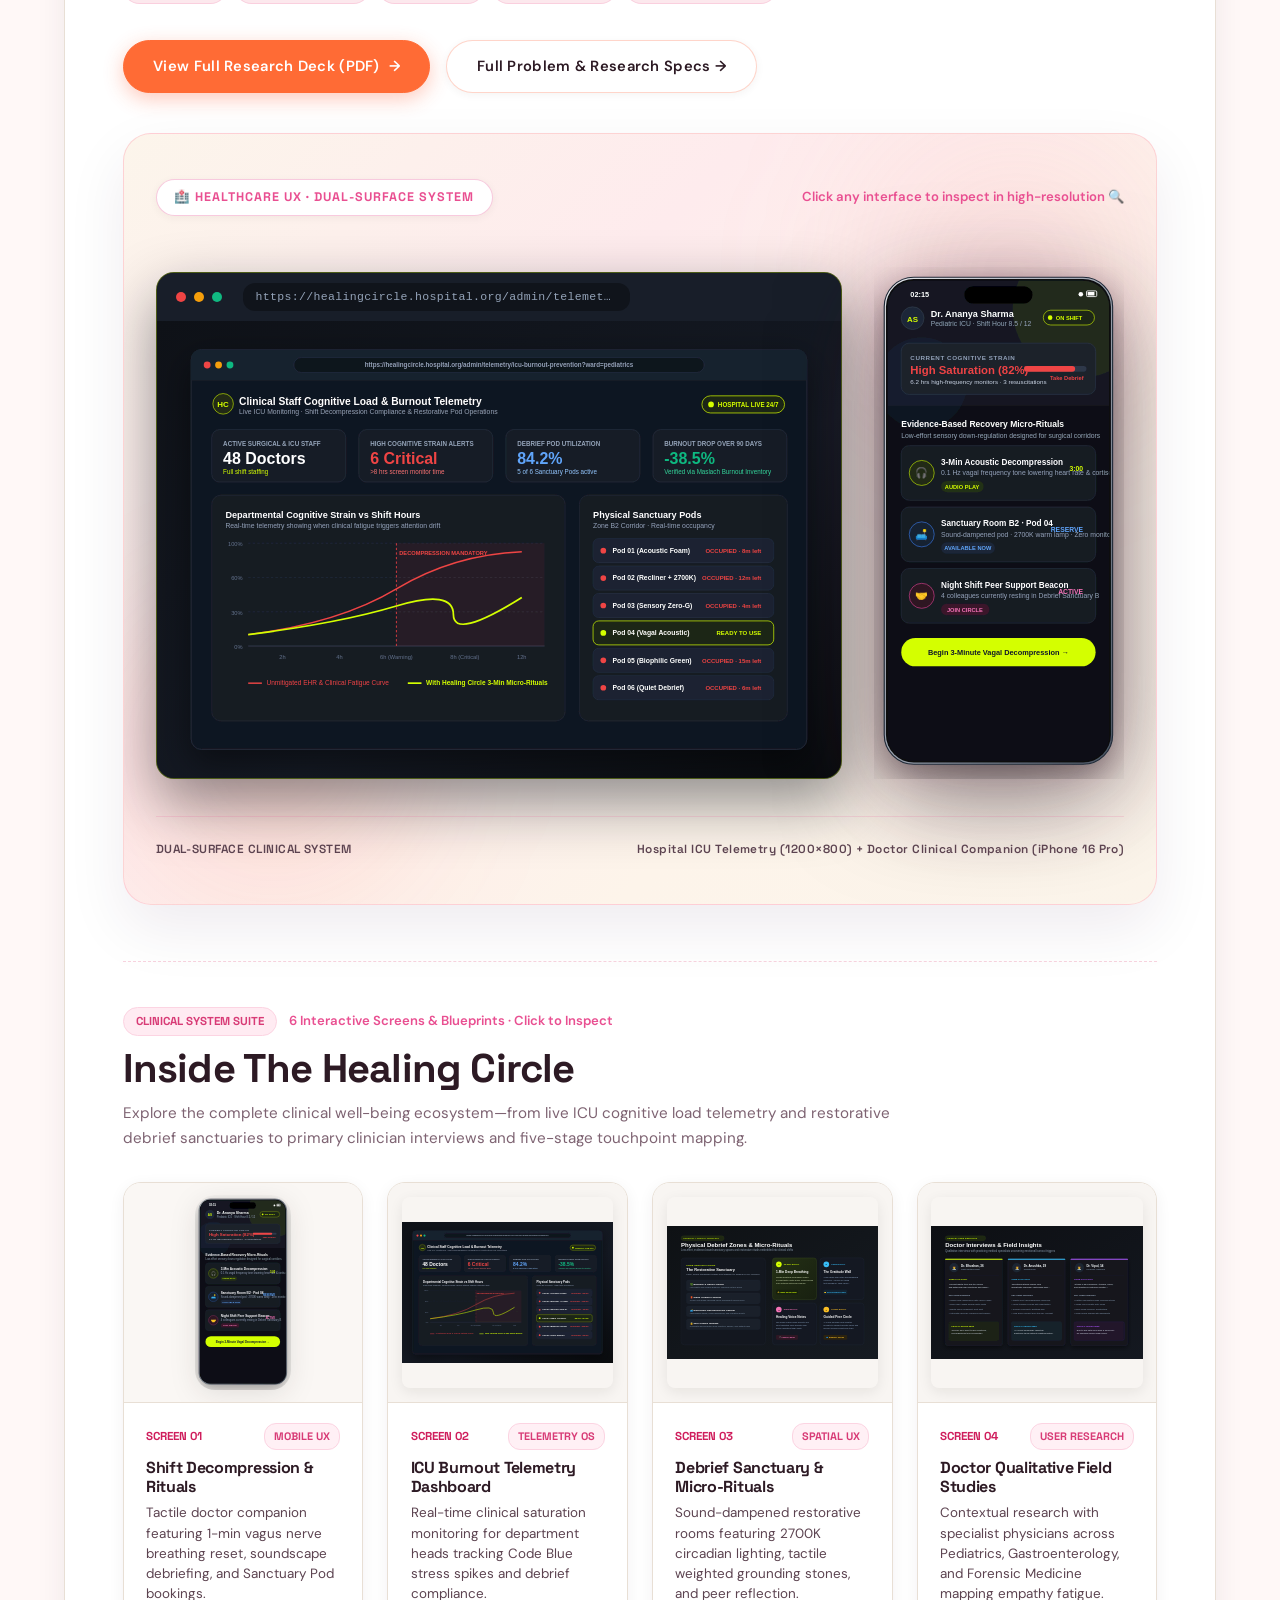
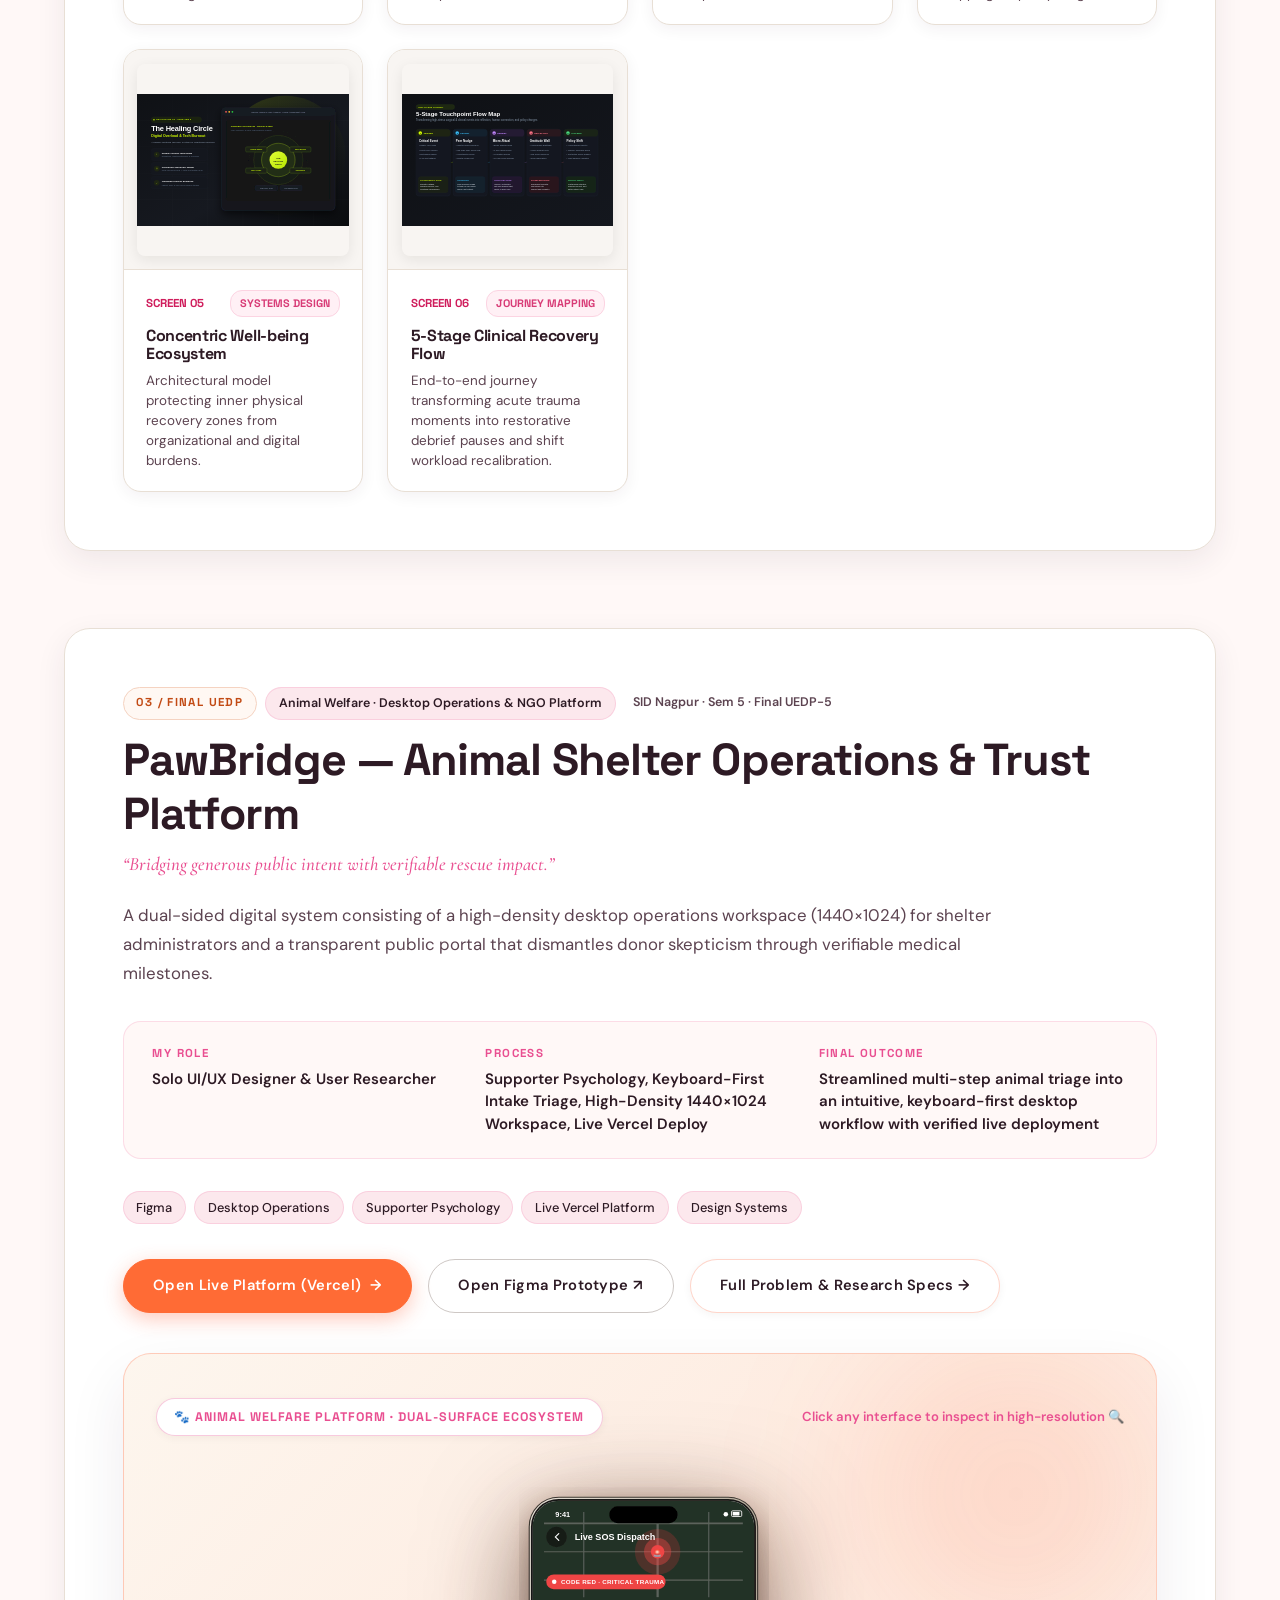
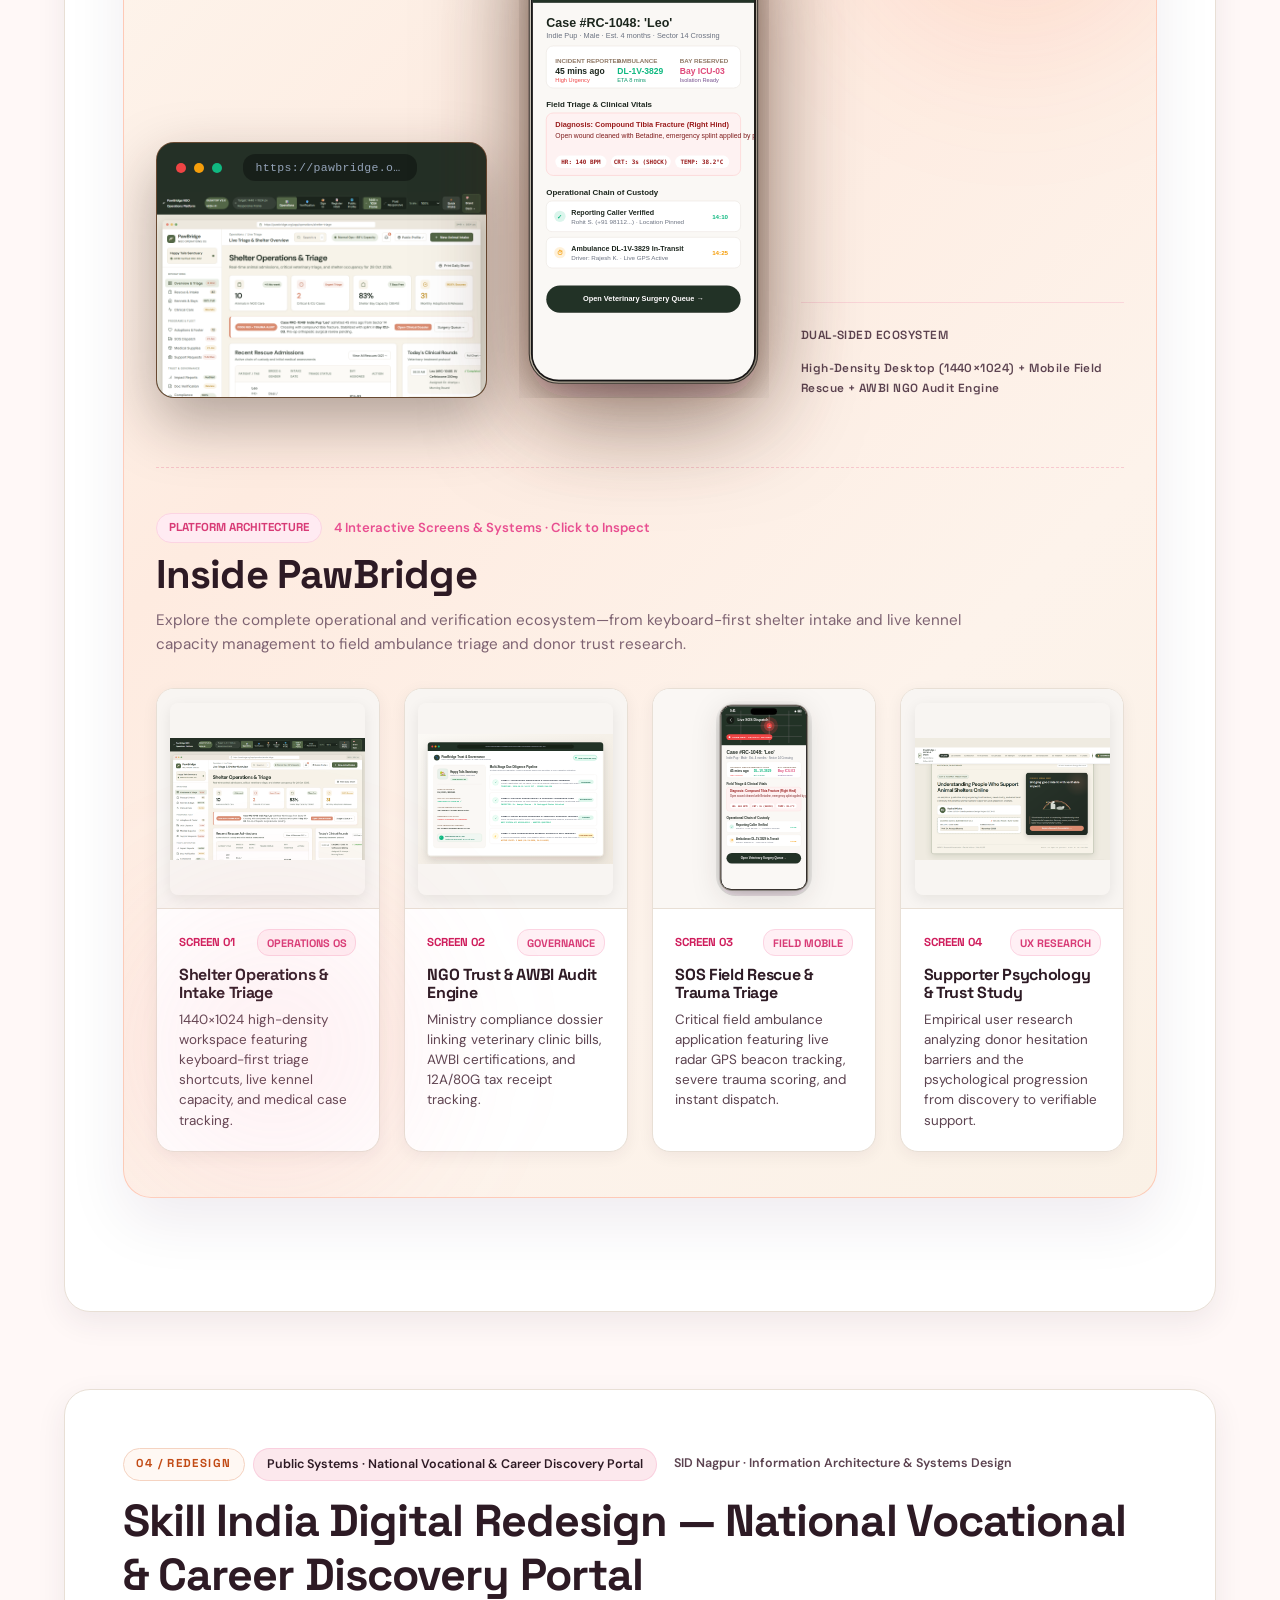
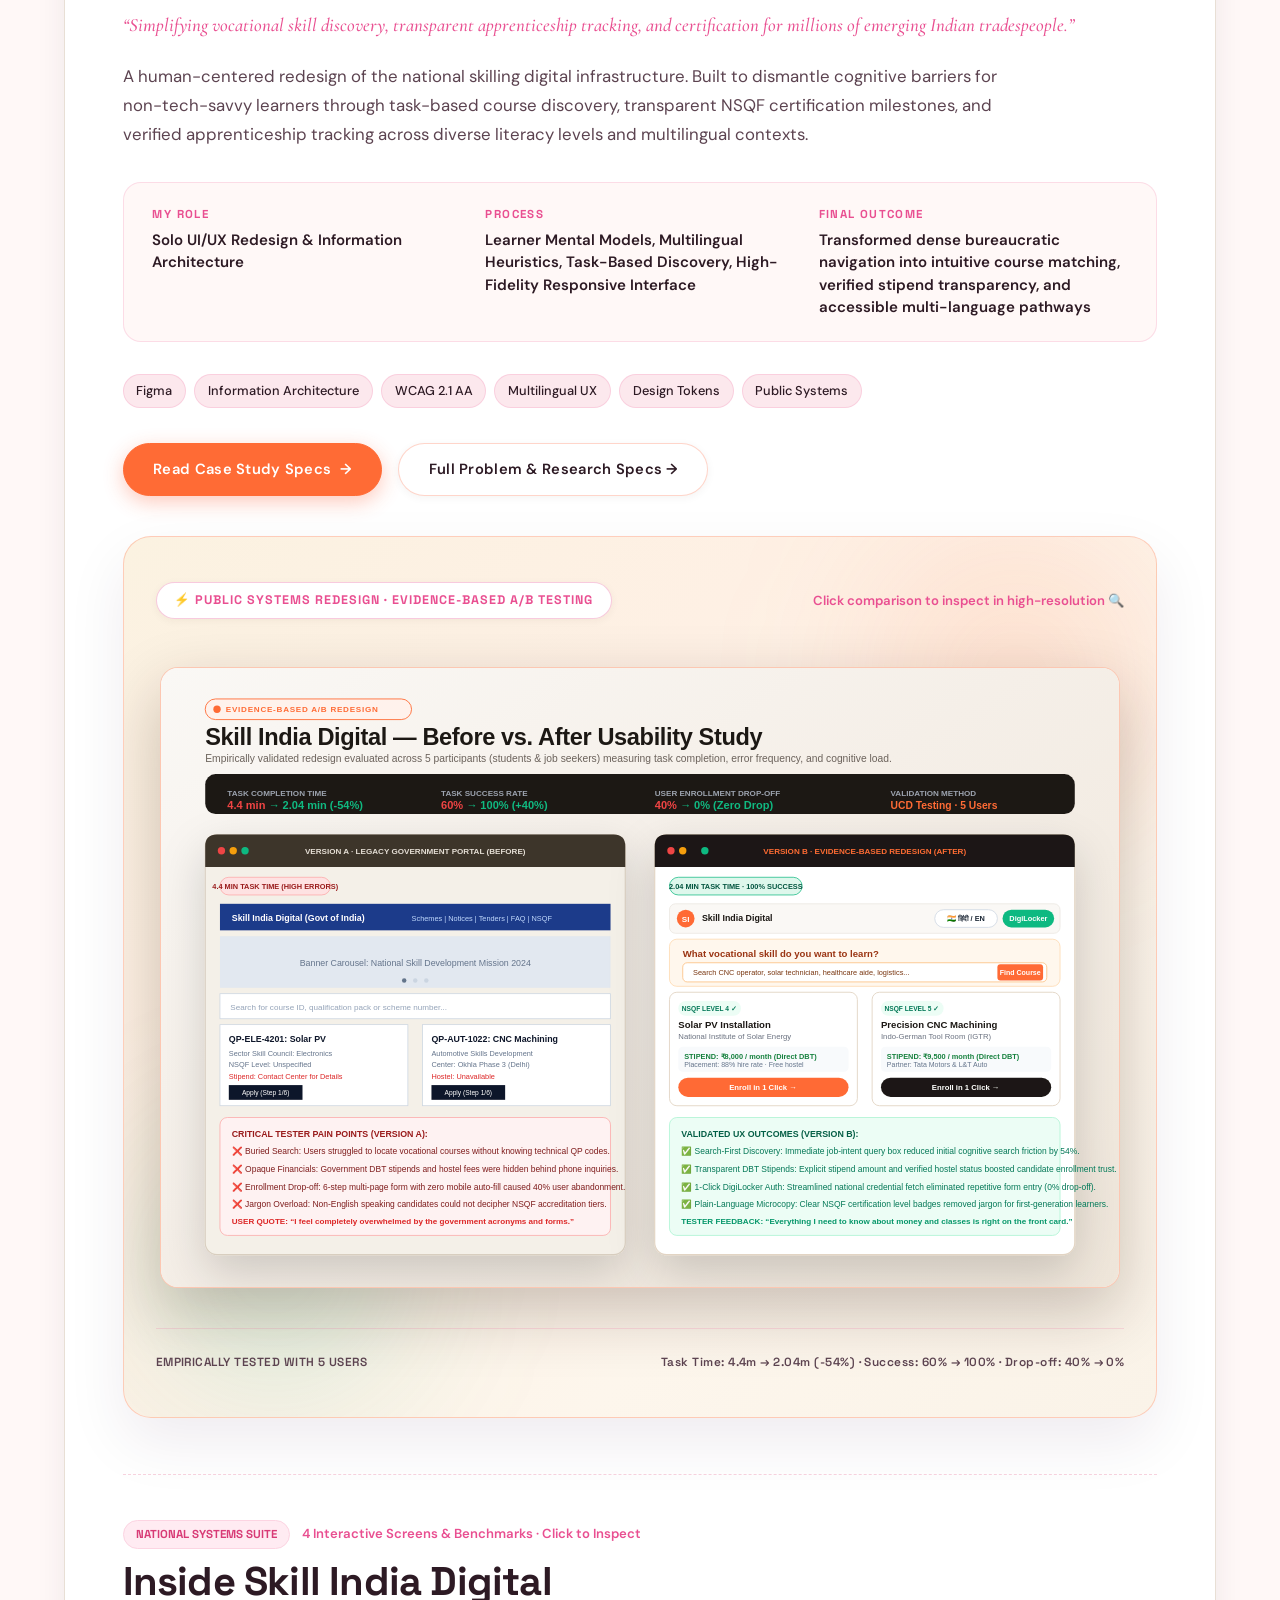
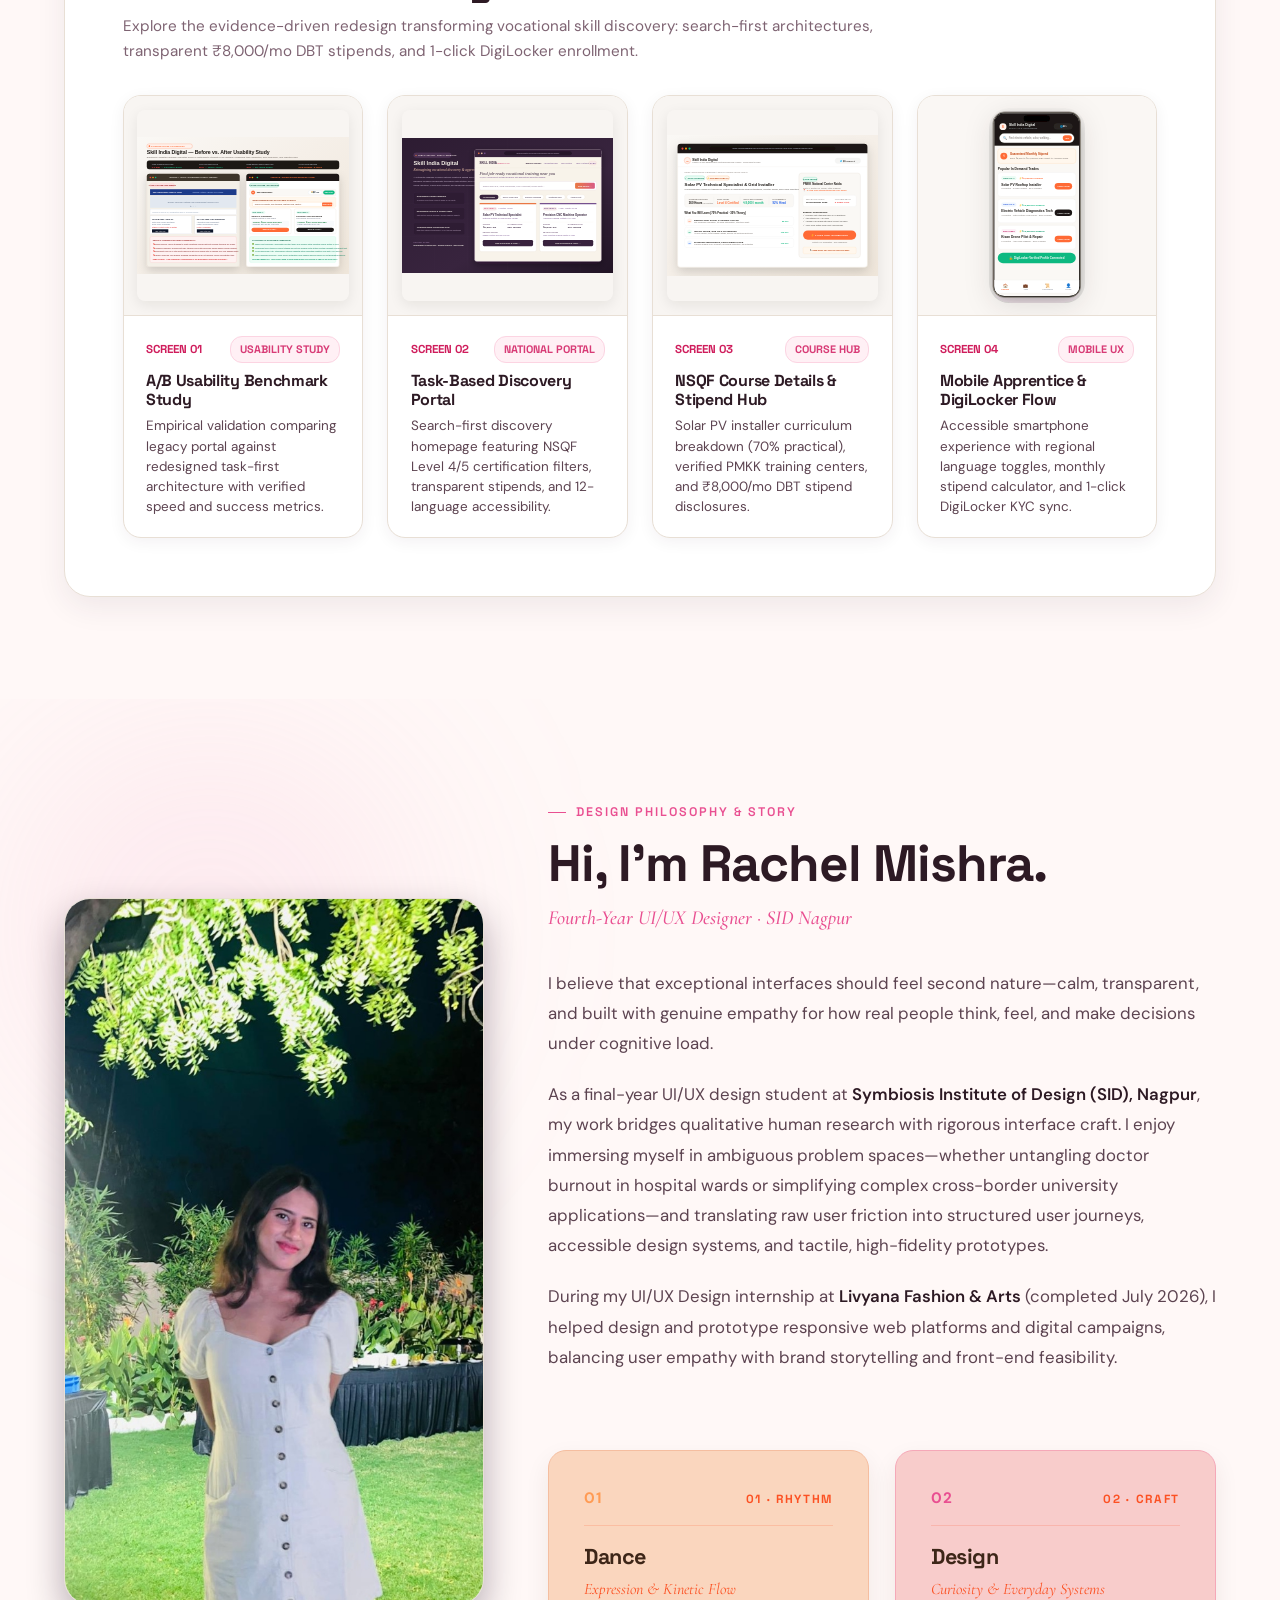
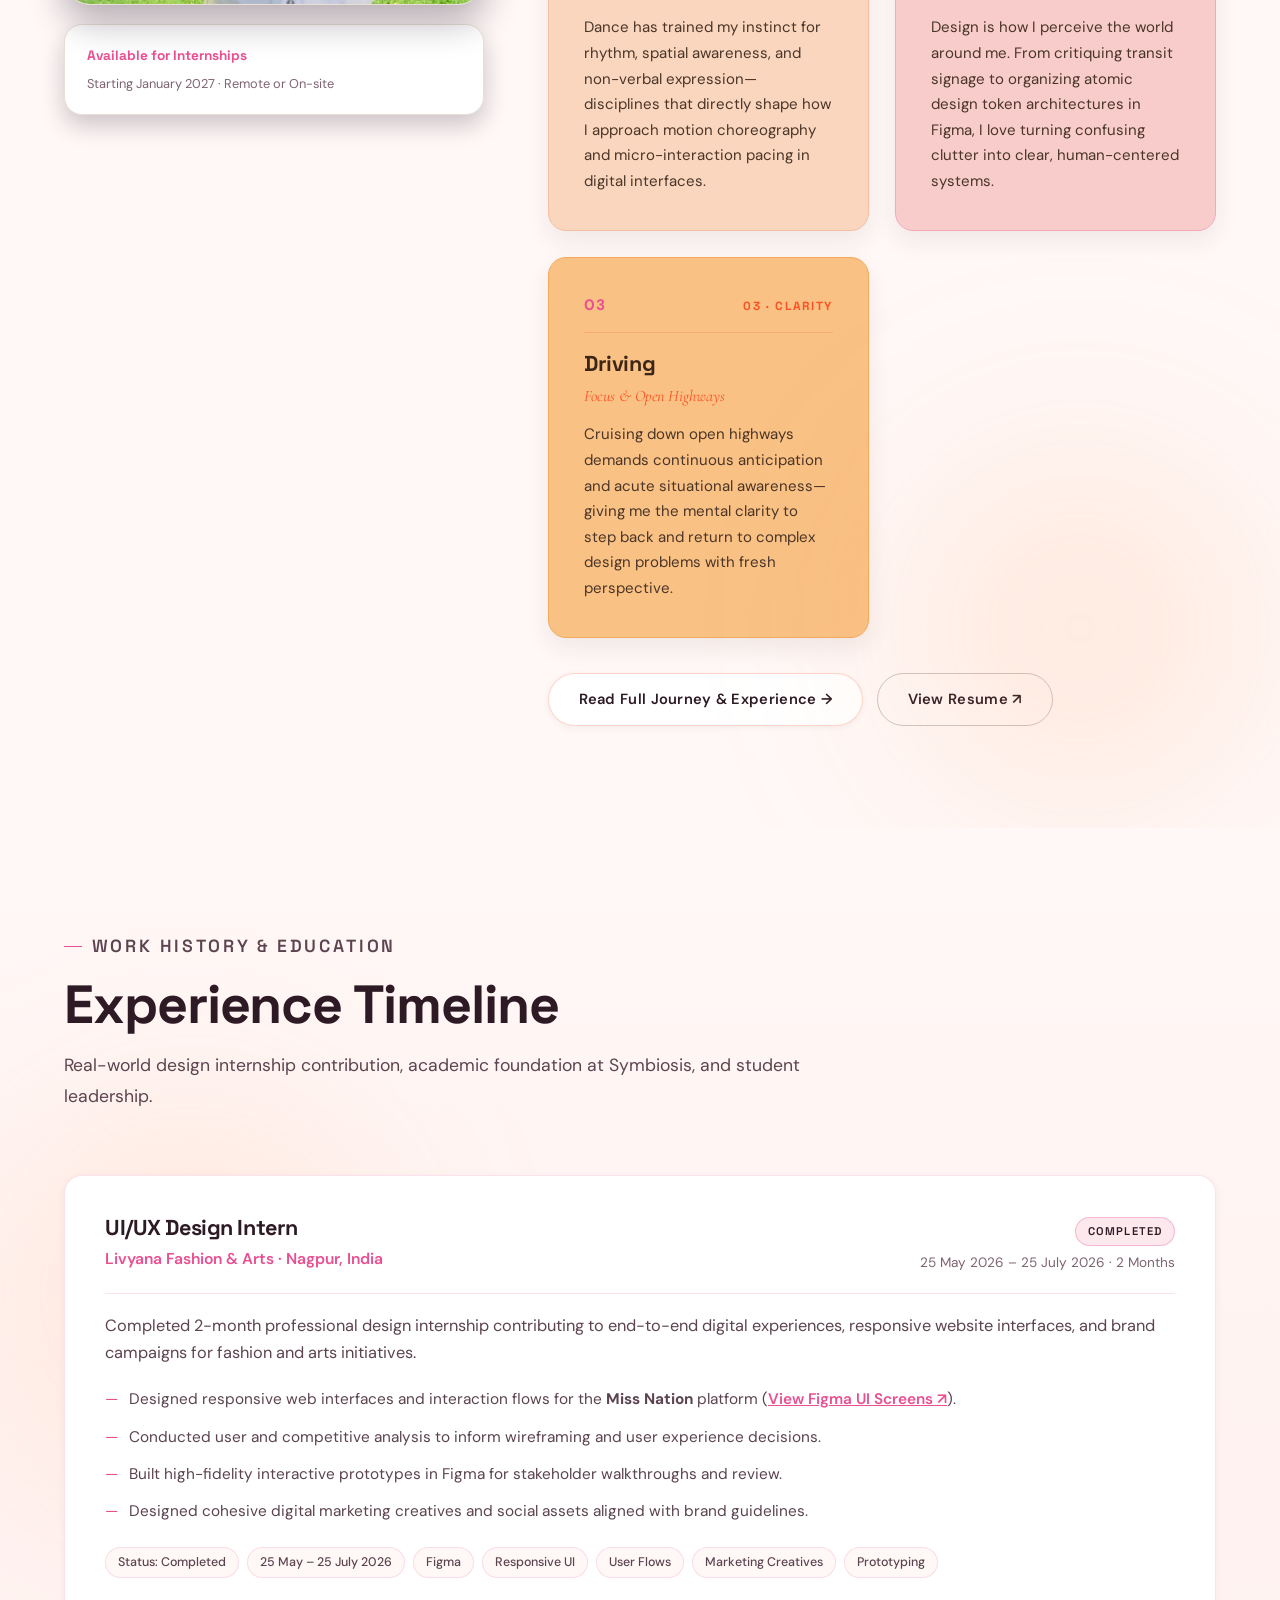
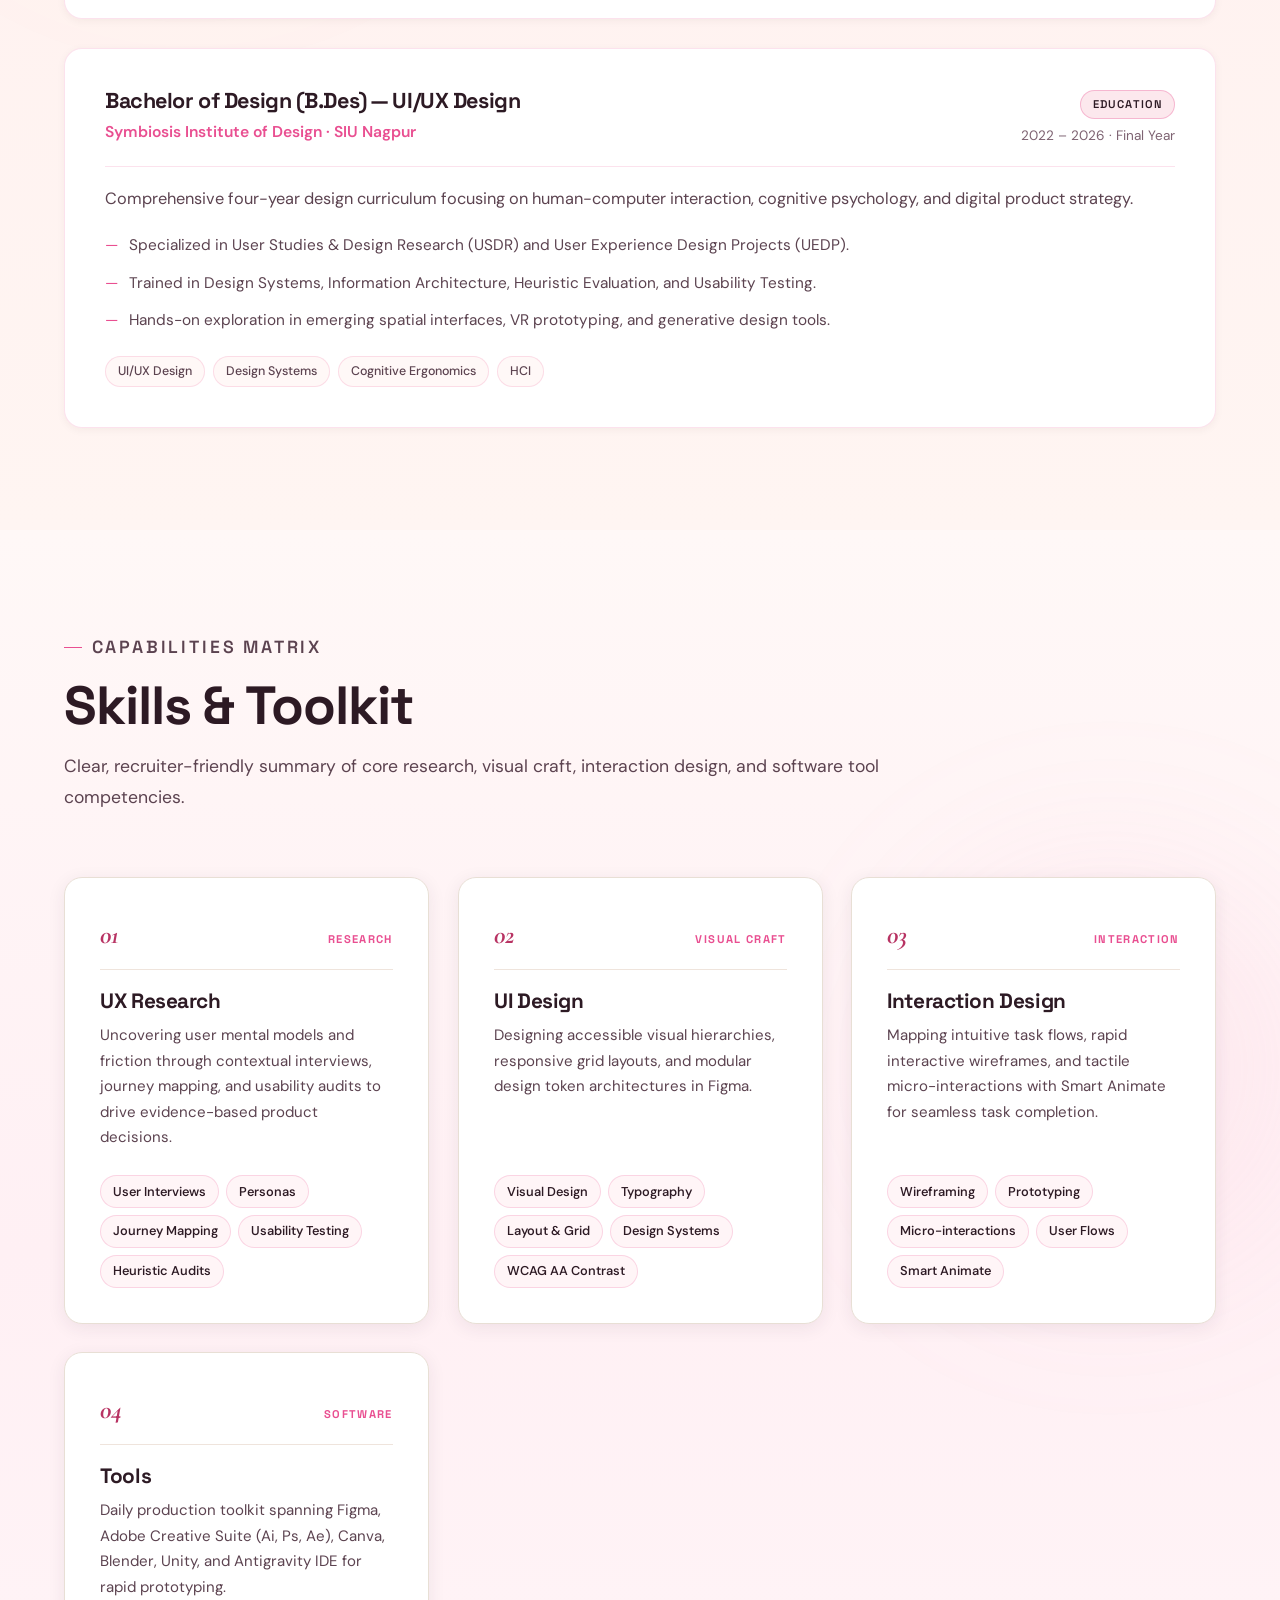
==== commit 8df6874d: "fix(layout): repair broken SVG entities, rebuild hero showcases and harmonize gallery preview contai" ====
--- a/index.html
+++ b/index.html
@@ -508,7 +508,7 @@
           <div class="inside-screens-grid">
             <!-- Screen 1: Mobile Decompression -->
             <div class="inside-screen-card" data-screen-id="hc-mobile" role="button" tabindex="0" aria-label="Inspect Mobile Decompression App">
-              <div class="inside-card-preview">
+              <div class="inside-card-preview mobile-preview">
                 <img src="project_healing_circle_mobile.svg" alt="Clinical Shift Decompression Mobile App" loading="lazy">
                 <span class="inside-inspect-btn">Inspect Screen 🔍</span>
               </div>
@@ -684,12 +684,7 @@
               <span class="device-hover-badge">Field SOS Rescue · Click to Inspect 🔍</span>
             </div>
 
-            <!-- Overlapping Audit Frame: AWBI NGO Verification Engine -->
-            <div class="pb-badge-mockup" data-screen-id="pb-verification" role="button" tabindex="0" aria-label="Inspect AWBI NGO Verification Dossier">
-              <img src="project_pawbridge_verification.svg" alt="PawBridge AWBI NGO Verification Dossier" loading="lazy">
-              <span class="device-hover-badge">AWBI Audit Engine · Click to Inspect 🔍</span>
-            </div>
-          </div>
+            
 
           <div class="gouni-hero-footer-bar">
             <span class="gouni-footer-spec">DUAL-SIDED ECOSYSTEM</span>
@@ -745,7 +740,7 @@
 
             <!-- Screen 3: Field Ambulance SOS Rescue -->
             <div class="inside-screen-card" data-screen-id="pb-rescue" role="button" tabindex="0" aria-label="Inspect Field Rescue App">
-              <div class="inside-card-preview">
+              <div class="inside-card-preview mobile-preview">
                 <img src="project_pawbridge_mobile.svg" alt="PawBridge Mobile SOS Field Rescue App" loading="lazy">
                 <span class="inside-inspect-btn">Inspect Screen 🔍</span>
               </div>
@@ -913,7 +908,7 @@
 
             <!-- Screen 4: Mobile Apprentice Discovery & DigiLocker -->
             <div class="inside-screen-card" data-screen-id="si-mobile" role="button" tabindex="0" aria-label="Inspect Mobile Apprentice App">
-              <div class="inside-card-preview">
+              <div class="inside-card-preview mobile-preview">
                 <img src="project_skill_india_mobile.svg" alt="Skill India Digital Mobile Apprentice Discovery App" loading="lazy">
                 <span class="inside-inspect-btn">Inspect Screen 🔍</span>
               </div>
--- a/style.css
+++ b/style.css
@@ -3228,18 +3228,18 @@
 .gouni-phones-stage {
   position: relative;
   width: 100%;
-  min-height: 640px;
+  min-height: 560px;
   display: flex;
   align-items: flex-end;
   justify-content: center;
   perspective: 1200px;
-  padding-bottom: 1.8rem;
+  padding-bottom: 1.5rem;
   z-index: 1;
 }
 
 .gouni-phone-mockup {
   position: absolute;
-  width: clamp(240px, 21.5vw, 295px);
+  width: clamp(230px, 20vw, 275px);
   cursor: pointer;
   transition: transform 0.45s cubic-bezier(0.16, 1, 0.3, 1), filter 0.4s ease, z-index 0.1s;
   will-change: transform;
@@ -3271,8 +3271,8 @@
 
 /* Slot 1: Left Phone (Onboarding & Welcome) - Subtle inward tilt */
 .phone-slot-1 {
-  left: calc(50% - clamp(180px, 18.5vw, 255px));
-  bottom: 14px;
+  left: calc(50% - clamp(170px, 17vw, 235px));
+  bottom: 12px;
   transform: translateX(-50%) rotate(-4.5deg) scale(0.92);
   z-index: 2;
 }
@@ -3280,15 +3280,15 @@
 /* Slot 2: Center Hero Phone (Student Dashboard & Departure Roadmap - Node 33-2) - Dominant Focal Point */
 .phone-slot-2.phone-center-hero {
   left: 50%;
-  bottom: 24px;
+  bottom: 20px;
   transform: translateX(-50%) rotate(0deg) scale(1.05);
   z-index: 5;
 }
 
 /* Slot 3: Right Phone (University & Course Discovery) - Subtle inward tilt */
 .phone-slot-3 {
-  left: calc(50% + clamp(180px, 18.5vw, 255px));
-  bottom: 14px;
+  left: calc(50% + clamp(170px, 17vw, 235px));
+  bottom: 12px;
   transform: translateX(-50%) rotate(4.5deg) scale(0.92);
   z-index: 2;
 }
@@ -3413,6 +3413,7 @@
   flex-direction: column;
   outline: none;
   box-shadow: 0 4px 16px rgba(45, 17, 54, 0.06);
+  height: 100%;
 }
 
 .inside-screen-card:hover {
@@ -3426,28 +3427,88 @@
   box-shadow: 0 0 0 3px rgba(255, 107, 53, 0.3);
 }
 
+/* Base Card Preview (Shared) */
 .inside-card-preview {
-  height: 340px;
+  height: 220px;
   background: #FAF7F4;
   overflow: hidden;
   position: relative;
   display: flex;
-  align-items: flex-start;
+  align-items: center;
   justify-content: center;
-  padding-top: 1rem;
+  padding: 0.85rem;
   border-bottom: 1.5px solid #E8DFD5;
 }
 
-.inside-card-preview img {
-  width: 88%;
-  height: auto;
-  border-radius: 28px 28px 0 0;
+/* GoUni All-Mobile Gallery Specific Preview */
+.inside-gouni-grid .inside-card-preview {
+  height: 250px;
+  padding: 0.75rem;
+  display: flex;
+  align-items: center;
+  justify-content: center;
+}
+
+.inside-gouni-grid .inside-card-preview img {
+  height: 100%;
+  max-height: 225px;
+  width: auto;
+  aspect-ratio: 440 / 900;
+  object-fit: contain;
+  border-radius: 24px;
+  filter: drop-shadow(0 8px 18px rgba(35, 10, 44, 0.14));
   transition: transform 0.4s ease;
-  box-shadow: 0 10px 25px rgba(0, 0, 0, 0.1);
-}
-
-.inside-screen-card:hover .inside-card-preview img {
-  transform: translateY(-4px) scale(1.02);
+}
+
+.inside-gouni-grid .inside-screen-card:hover .inside-card-preview img {
+  transform: translateY(-4px) scale(1.04);
+}
+
+/* Desktop Previews in Mixed Projects */
+.inside-card-preview.desktop-preview {
+  height: 220px;
+  padding: 0.85rem;
+  align-items: center;
+  justify-content: center;
+  background: #F8F5F2;
+}
+
+.inside-card-preview.desktop-preview img {
+  width: 100%;
+  height: 100%;
+  max-height: 195px;
+  object-fit: contain;
+  border-radius: 8px;
+  box-shadow: 0 4px 14px rgba(28, 20, 14, 0.08);
+  transition: transform 0.4s ease;
+}
+
+.inside-screen-card:hover .inside-card-preview.desktop-preview img {
+  transform: translateY(-3px) scale(1.02);
+}
+
+/* Mobile Previews in Mixed Projects */
+.inside-card-preview.mobile-preview {
+  height: 220px;
+  padding: 0.6rem;
+  align-items: center;
+  justify-content: center;
+  background: #FAF7F4;
+}
+
+.inside-card-preview.mobile-preview img {
+  height: 100%;
+  max-height: 195px;
+  width: auto;
+  aspect-ratio: 440 / 900;
+  object-fit: contain;
+  border-radius: 20px;
+  filter: drop-shadow(0 6px 14px rgba(28, 20, 14, 0.12));
+  transition: transform 0.4s ease;
+}
+
+.inside-screen-card:hover .inside-card-preview.mobile-preview img {
+  transform: translateY(-4px) scale(1.04);
 }
 
 .inside-inspect-btn {
@@ -3466,6 +3527,7 @@
   transform: translateY(6px);
   transition: opacity 0.25s ease, transform 0.25s ease, visibility 0.25s ease;
   border: 1px solid rgba(255, 255, 255, 0.2);
+  z-index: 5;
 }
 
 .inside-screen-card:hover .inside-inspect-btn {
@@ -3520,8 +3582,6 @@
   font-size: 0.84rem;
   line-height: 1.5;
   color: var(--text-secondary);
-  margin: 0;
-}
   margin: 0;
 }
 
@@ -3638,6 +3698,13 @@
   filter: drop-shadow(0 25px 50px rgba(31, 13, 36, 0.28));
 }
 
+.gouni-lightbox-img.desktop-mode {
+  border-radius: 12px;
+  max-height: 68vh;
+  width: 100%;
+  object-fit: contain;
+}
+
 .gouni-lightbox-info {
   padding: 3rem 2.5rem;
   display: flex;
@@ -3732,66 +3799,6 @@
 }
 
 /* ==========================================================================
-   RESPONSIVE ADAPTATIONS FOR GOUNI FLAGSHIP
-   ========================================================================== */
-@media (max-width: 1100px) {
-  .inside-gouni-grid {
-    grid-template-columns: repeat(2, 1fr);
-  }
-  .gouni-specs-grid {
-    grid-template-columns: repeat(2, 1fr);
-  }
-}
-
-@media (max-width: 992px) {
-  .gouni-phones-stage {
-    min-height: auto;
-    overflow-x: auto;
-    scroll-snap-type: x mandatory;
-    padding: 1.5rem 0.5rem;
-    gap: 1.25rem;
-    -webkit-overflow-scrolling: touch;
-    display: flex;
-    justify-content: flex-start;
-  }
-  .gouni-phone-mockup {
-    position: relative !important;
-    left: auto !important;
-    right: auto !important;
-    bottom: auto !important;
-    transform: none !important;
-    flex: 0 0 clamp(230px, 65vw, 280px);
-    scroll-snap-align: center;
-  }
-  .gouni-phone-mockup:hover {
-    transform: translateY(-10px) !important;
-  }
-  .gouni-lightbox-body {
-    grid-template-columns: 1fr;
-    max-height: 85vh;
-  }
-  .gouni-lightbox-media {
-    max-height: 45vh;
-    padding: 1.5rem;
-  }
-  .gouni-lightbox-info {
-    padding: 1.5rem;
-  }
-}
-
-@media (max-width: 640px) {
-  .inside-gouni-grid {
-    grid-template-columns: 1fr;
-  }
-  .gouni-specs-grid {
-    grid-template-columns: 1fr;
-  }
-  .inside-card-preview {
-    height: 290px;
-  }
-}
-
-/* ==========================================================================
    FLAGSHIP MULTI-DEVICE SHOWCASES FOR ALL PROJECTS
    (Healing Circle, PawBridge, Skill India Digital)
    ========================================================================== */
@@ -3799,10 +3806,10 @@
 /* Shared Hero Showcase Container */
 .project-hero-showcase {
   border-radius: 28px;
-  padding: clamp(1.5rem, 3.5vw, 2.6rem) clamp(1rem, 2.5vw, 2.2rem);
+  padding: clamp(1.6rem, 3.5vw, 2.8rem) clamp(1rem, 2.5vw, 2.4rem);
   position: relative;
   overflow: hidden;
-  box-shadow: 0 25px 65px rgba(50, 18, 62, 0.09);
+  box-shadow: 0 24px 60px rgba(50, 18, 62, 0.08);
   margin-bottom: 3.5rem;
 }
 
@@ -3961,20 +3968,24 @@
   z-index: 1;
 }
 
-/* Healing Circle Stage */
+/* 1. Healing Circle Stage: Side-by-side Coordinated Dual-Device Showcase */
 .hc-stage-composition {
+  display: flex;
+  align-items: flex-end;
+  justify-content: center;
+  gap: clamp(1rem, 2.5vw, 2.5rem);
+  width: 100%;
+  padding: 1.2rem 0 0.8rem 0;
   position: relative;
-  width: 100%;
-  padding-bottom: 2rem;
 }
 
 .hc-desktop-mockup {
-  width: 90%;
-  max-width: 980px;
+  flex: 1 1 70%;
+  max-width: 780px;
   background: #111620;
   border-radius: 18px;
   overflow: hidden;
-  box-shadow: 0 28px 70px rgba(10, 15, 25, 0.55);
+  box-shadow: 0 24px 60px rgba(10, 15, 25, 0.45);
   border: 1.5px solid rgba(212, 255, 0, 0.30);
   cursor: pointer;
   transition: transform 0.4s cubic-bezier(0.16, 1, 0.3, 1), box-shadow 0.4s ease, border-color 0.3s ease;
@@ -3983,52 +3994,60 @@
 
 .hc-desktop-mockup:hover {
   transform: translateY(-8px);
-  box-shadow: 0 38px 88px rgba(10, 15, 25, 0.65);
-  border-color: rgba(212, 255, 0, 0.55);
+  box-shadow: 0 34px 80px rgba(10, 15, 25, 0.60);
+  border-color: rgba(212, 255, 0, 0.60);
 }
 
 .hc-desktop-mockup img {
   display: block;
   width: 100%;
   height: auto;
+  aspect-ratio: 1200 / 800;
+  object-fit: contain;
 }
 
 .hc-mobile-mockup {
-  position: absolute;
-  right: 0%;
-  bottom: 0px;
-  width: clamp(230px, 24vw, 310px);
+  flex: 0 0 clamp(190px, 22vw, 250px);
+  position: relative;
+  right: auto;
+  bottom: auto;
   cursor: pointer;
   z-index: 10;
-  filter: drop-shadow(0 28px 56px rgba(10, 12, 18, 0.70)) drop-shadow(0 8px 18px rgba(233, 79, 145, 0.25));
+  filter: drop-shadow(0 24px 50px rgba(10, 12, 18, 0.55)) drop-shadow(0 6px 14px rgba(233, 79, 145, 0.20));
   transition: transform 0.45s cubic-bezier(0.16, 1, 0.3, 1), filter 0.4s ease;
 }
 
 .hc-mobile-mockup:hover {
-  transform: translateY(-20px) scale(1.06) rotate(-1deg);
-  filter: drop-shadow(0 38px 76px rgba(10, 12, 18, 0.85)) drop-shadow(0 12px 24px rgba(212, 255, 0, 0.30));
+  transform: translateY(-16px) scale(1.04);
+  filter: drop-shadow(0 34px 68px rgba(10, 12, 18, 0.75)) drop-shadow(0 10px 22px rgba(212, 255, 0, 0.35));
 }
 
 .hc-mobile-mockup img {
   display: block;
   width: 100%;
   height: auto;
-}
-
-/* PawBridge Stage */
+  aspect-ratio: 440 / 900;
+  object-fit: contain;
+}
+
+/* 2. PawBridge Stage: Side-by-side Coordinated Dual-Device Showcase */
 .pb-stage-composition {
+  display: flex;
+  align-items: flex-end;
+  justify-content: center;
+  gap: clamp(1rem, 2.5vw, 2.5rem);
+  width: 100%;
+  padding: 1.2rem 0 0.8rem 0;
   position: relative;
-  width: 100%;
-  padding-bottom: 3rem;
 }
 
 .pb-desktop-mockup {
-  width: 88%;
-  max-width: 960px;
+  flex: 1 1 70%;
+  max-width: 780px;
   background: #243026;
   border-radius: 18px;
   overflow: hidden;
-  box-shadow: 0 28px 70px rgba(33, 24, 18, 0.40);
+  box-shadow: 0 24px 60px rgba(33, 24, 18, 0.35);
   border: 1.5px solid rgba(233, 120, 69, 0.35);
   cursor: pointer;
   transition: transform 0.4s cubic-bezier(0.16, 1, 0.3, 1), box-shadow 0.4s ease, border-color 0.3s ease;
@@ -4037,7 +4056,7 @@
 
 .pb-desktop-mockup:hover {
   transform: translateY(-8px);
-  box-shadow: 0 38px 88px rgba(33, 24, 18, 0.50);
+  box-shadow: 0 34px 80px rgba(33, 24, 18, 0.50);
   border-color: rgba(233, 120, 69, 0.60);
 }
 
@@ -4045,66 +4064,49 @@
   display: block;
   width: 100%;
   height: auto;
+  aspect-ratio: 1440 / 900;
+  object-fit: contain;
 }
 
 .pb-mobile-mockup {
-  position: absolute;
-  right: 2%;
-  bottom: 10px;
-  width: clamp(220px, 23vw, 295px);
+  flex: 0 0 clamp(190px, 22vw, 250px);
+  position: relative;
+  right: auto;
+  bottom: auto;
   cursor: pointer;
-  z-index: 12;
-  filter: drop-shadow(0 28px 56px rgba(30, 18, 12, 0.65)) drop-shadow(0 8px 18px rgba(233, 120, 69, 0.35));
+  z-index: 10;
+  filter: drop-shadow(0 24px 50px rgba(30, 18, 12, 0.55)) drop-shadow(0 6px 14px rgba(233, 120, 69, 0.25));
   transition: transform 0.45s cubic-bezier(0.16, 1, 0.3, 1), filter 0.4s ease;
 }
 
 .pb-mobile-mockup:hover {
-  transform: translateY(-20px) scale(1.06) rotate(1.5deg);
-  filter: drop-shadow(0 38px 76px rgba(30, 18, 12, 0.80)) drop-shadow(0 12px 24px rgba(233, 120, 69, 0.45));
+  transform: translateY(-16px) scale(1.04);
+  filter: drop-shadow(0 34px 68px rgba(30, 18, 12, 0.70)) drop-shadow(0 10px 22px rgba(233, 120, 69, 0.40));
 }
 
 .pb-mobile-mockup img {
   display: block;
   width: 100%;
   height: auto;
-}
-
-.pb-badge-mockup {
-  position: absolute;
-  left: 2%;
-  bottom: -15px;
-  width: clamp(240px, 28vw, 360px);
-  cursor: pointer;
-  z-index: 14;
-  border-radius: 16px;
-  overflow: hidden;
-  box-shadow: 0 24px 50px rgba(28, 20, 14, 0.45);
-  border: 1.5px solid #FFFFFF;
-  transition: transform 0.4s cubic-bezier(0.16, 1, 0.3, 1), box-shadow 0.4s ease;
-}
-
-.pb-badge-mockup:hover {
-  transform: translateY(-12px) scale(1.05);
-  box-shadow: 0 34px 68px rgba(28, 20, 14, 0.55);
-}
-
-.pb-badge-mockup img {
-  display: block;
-  width: 100%;
-  height: auto;
-}
-
-/* Skill India Digital Stage */
+  aspect-ratio: 440 / 900;
+  object-fit: contain;
+}
+
+/* 3. Skill India Digital Stage */
 .si-stage-composition {
   position: relative;
   width: 100%;
+  display: flex;
+  justify-content: center;
+  padding: 1rem 0;
 }
 
 .si-comparison-mockup {
   width: 100%;
+  max-width: 960px;
   border-radius: 18px;
   overflow: hidden;
-  box-shadow: 0 28px 75px rgba(45, 20, 10, 0.28);
+  box-shadow: 0 24px 65px rgba(45, 20, 10, 0.24);
   border: 1.5px solid rgba(255, 107, 53, 0.35);
   background: #FAF8F5;
   cursor: pointer;
@@ -4113,8 +4115,8 @@
 }
 
 .si-comparison-mockup:hover {
-  transform: translateY(-6px);
-  box-shadow: 0 38px 90px rgba(45, 20, 10, 0.35);
+  transform: translateY(-8px);
+  box-shadow: 0 34px 85px rgba(45, 20, 10, 0.35);
   border-color: rgba(255, 107, 53, 0.60);
 }
 
@@ -4122,6 +4124,8 @@
   display: block;
   width: 100%;
   height: auto;
+  aspect-ratio: 1300 / 840;
+  object-fit: contain;
 }
 
 /* Hover Badges for Devices */
@@ -4152,7 +4156,6 @@
 .hc-mobile-mockup:hover .device-hover-badge,
 .pb-desktop-mockup:hover .device-hover-badge,
 .pb-mobile-mockup:hover .device-hover-badge,
-.pb-badge-mockup:hover .device-hover-badge,
 .si-comparison-mockup:hover .device-hover-badge {
   opacity: 1;
   visibility: visible;
@@ -4173,64 +4176,95 @@
   margin-top: 2rem;
 }
 
-.inside-card-preview.desktop-preview {
-  height: 240px;
-  padding: 0.75rem 0.75rem 0 0.75rem;
-  align-items: flex-start;
-  background: #F8F5F2;
-}
-
-.inside-card-preview.desktop-preview img {
-  width: 98%;
-  border-radius: 10px 10px 0 0;
-  box-shadow: 0 8px 20px rgba(0, 0, 0, 0.12);
-}
-
-/* Lightbox Modal Tweaks for Desktop vs Mobile */
-.gouni-lightbox-img.desktop-mode {
-  border-radius: 12px;
-  max-height: 68vh;
-  width: 100%;
-  object-fit: contain;
-}
-
-/* Responsive Adaptations for Multi-Device Stages */
+/* ==========================================================================
+   RESPONSIVE ADAPTATIONS FOR ALL SHOWCASES & GRIDS
+   ========================================================================== */
 @media (max-width: 1100px) {
   .inside-screens-grid {
     grid-template-columns: repeat(2, 1fr);
+    gap: 1.25rem;
+  }
+  .inside-gouni-grid {
+    grid-template-columns: repeat(2, 1fr);
+    gap: 1.25rem;
   }
 }
 
 @media (max-width: 900px) {
+  .hc-stage-composition,
+  .pb-stage-composition {
+    flex-direction: column;
+    align-items: center;
+    gap: 1.75rem;
+  }
+
   .hc-desktop-mockup,
   .pb-desktop-mockup {
     width: 100%;
+    flex: 1 1 100%;
   }
 
   .hc-mobile-mockup,
   .pb-mobile-mockup {
-    position: relative;
-    right: auto;
-    bottom: auto;
-    margin: 1.5rem auto 0 auto;
-    width: clamp(220px, 60vw, 290px);
-  }
-
-  .pb-badge-mockup {
-    position: relative;
-    left: auto;
-    bottom: auto;
-    margin: 1rem auto 0 auto;
-    width: 90%;
-  }
-
-  .inside-card-preview.desktop-preview {
-    height: 210px;
+    flex: 0 0 auto;
+    width: clamp(200px, 50vw, 260px);
+    margin: 0 auto;
+  }
+
+  .gouni-phones-stage {
+    min-height: auto;
+    overflow-x: auto;
+    scroll-snap-type: x mandatory;
+    padding: 1.5rem 0.5rem;
+    gap: 1.25rem;
+    -webkit-overflow-scrolling: touch;
+    display: flex;
+    justify-content: flex-start;
+  }
+  .gouni-phone-mockup {
+    position: relative !important;
+    left: auto !important;
+    right: auto !important;
+    bottom: auto !important;
+    transform: none !important;
+    flex: 0 0 clamp(230px, 65vw, 280px);
+    scroll-snap-align: center;
+  }
+  .gouni-phone-mockup:hover {
+    transform: translateY(-10px) !important;
+  }
+  .gouni-lightbox-body {
+    grid-template-columns: 1fr;
+    max-height: 85vh;
+  }
+  .gouni-lightbox-media {
+    max-height: 45vh;
+    padding: 1.5rem;
+  }
+  .gouni-lightbox-info {
+    padding: 1.5rem;
   }
 }
 
 @media (max-width: 640px) {
   .inside-screens-grid {
     grid-template-columns: 1fr;
-  }
-}
+    gap: 1.25rem;
+  }
+  .inside-gouni-grid {
+    grid-template-columns: 1fr;
+    gap: 1.25rem;
+  }
+  .inside-card-preview {
+    height: 200px;
+  }
+  .inside-card-preview.desktop-preview {
+    height: 200px;
+  }
+  .inside-card-preview.mobile-preview {
+    height: 200px;
+  }
+  .inside-gouni-grid .inside-card-preview {
+    height: 230px;
+  }
+}
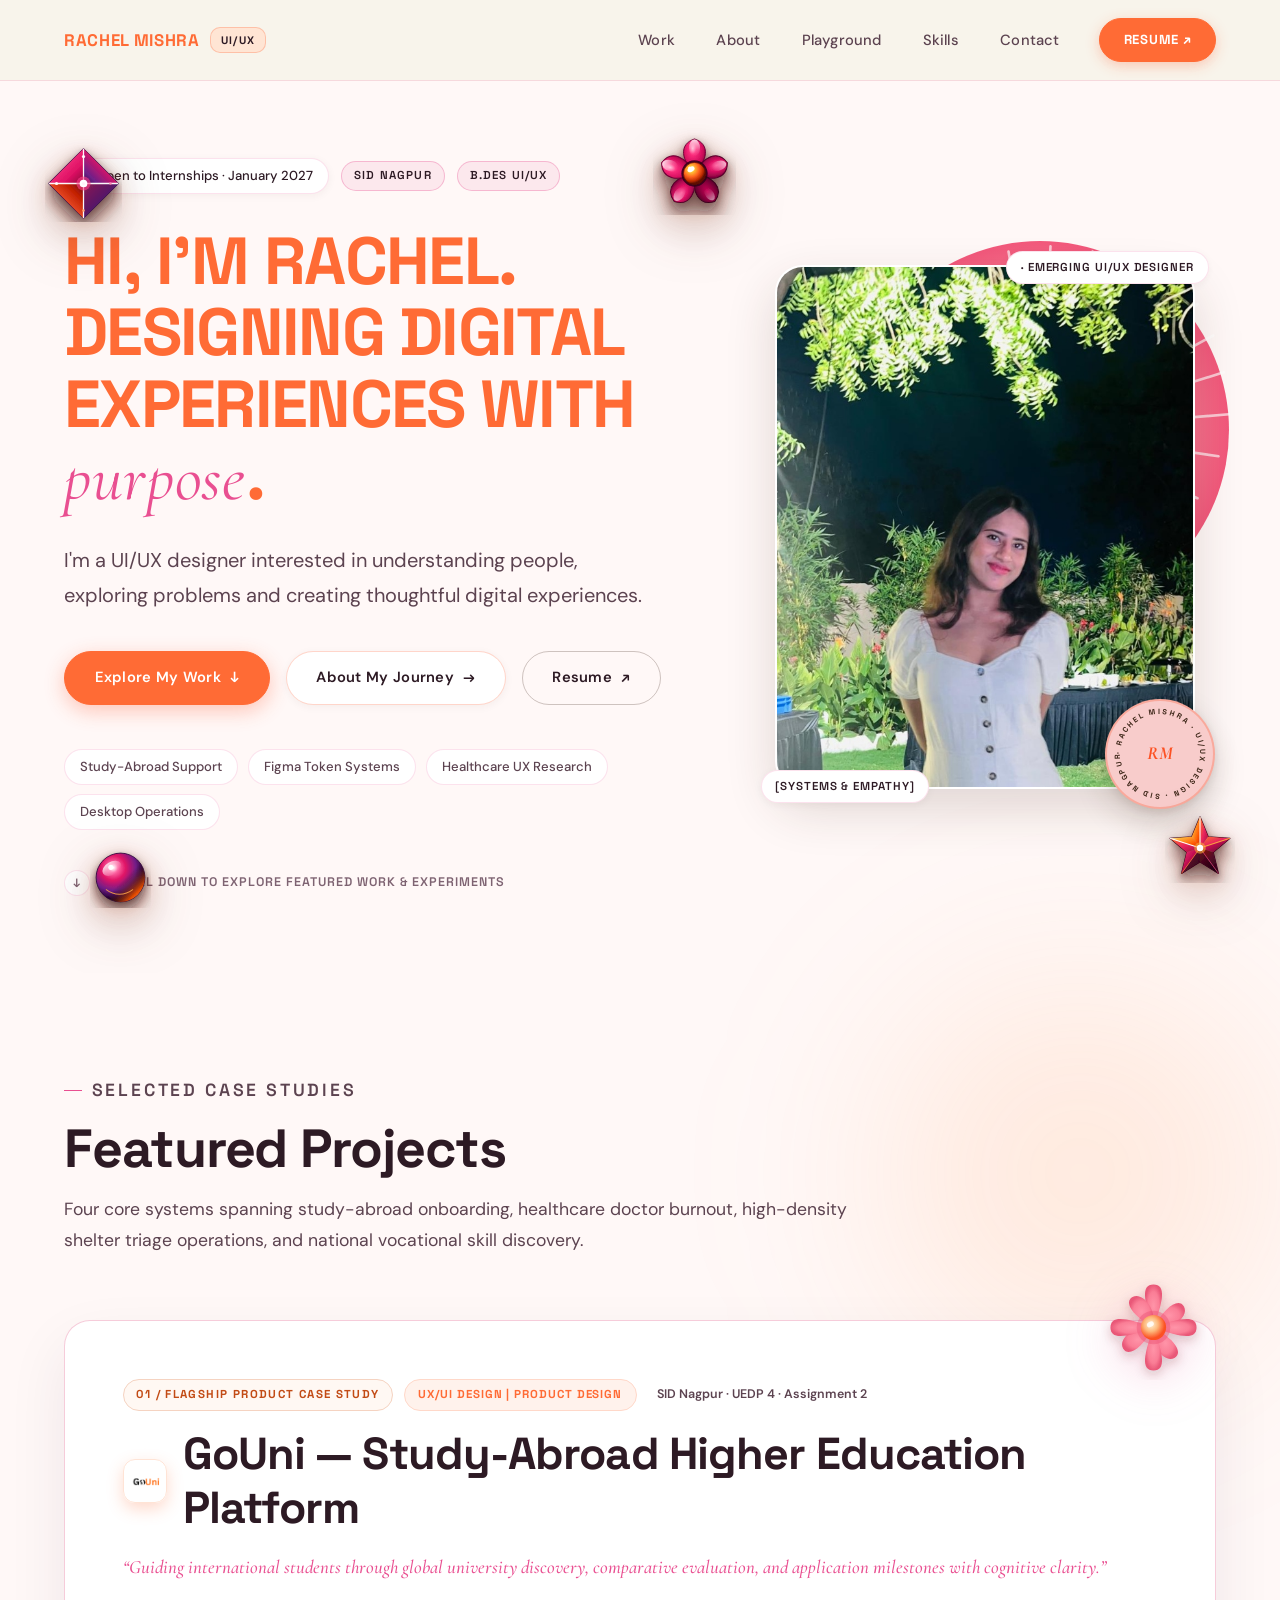
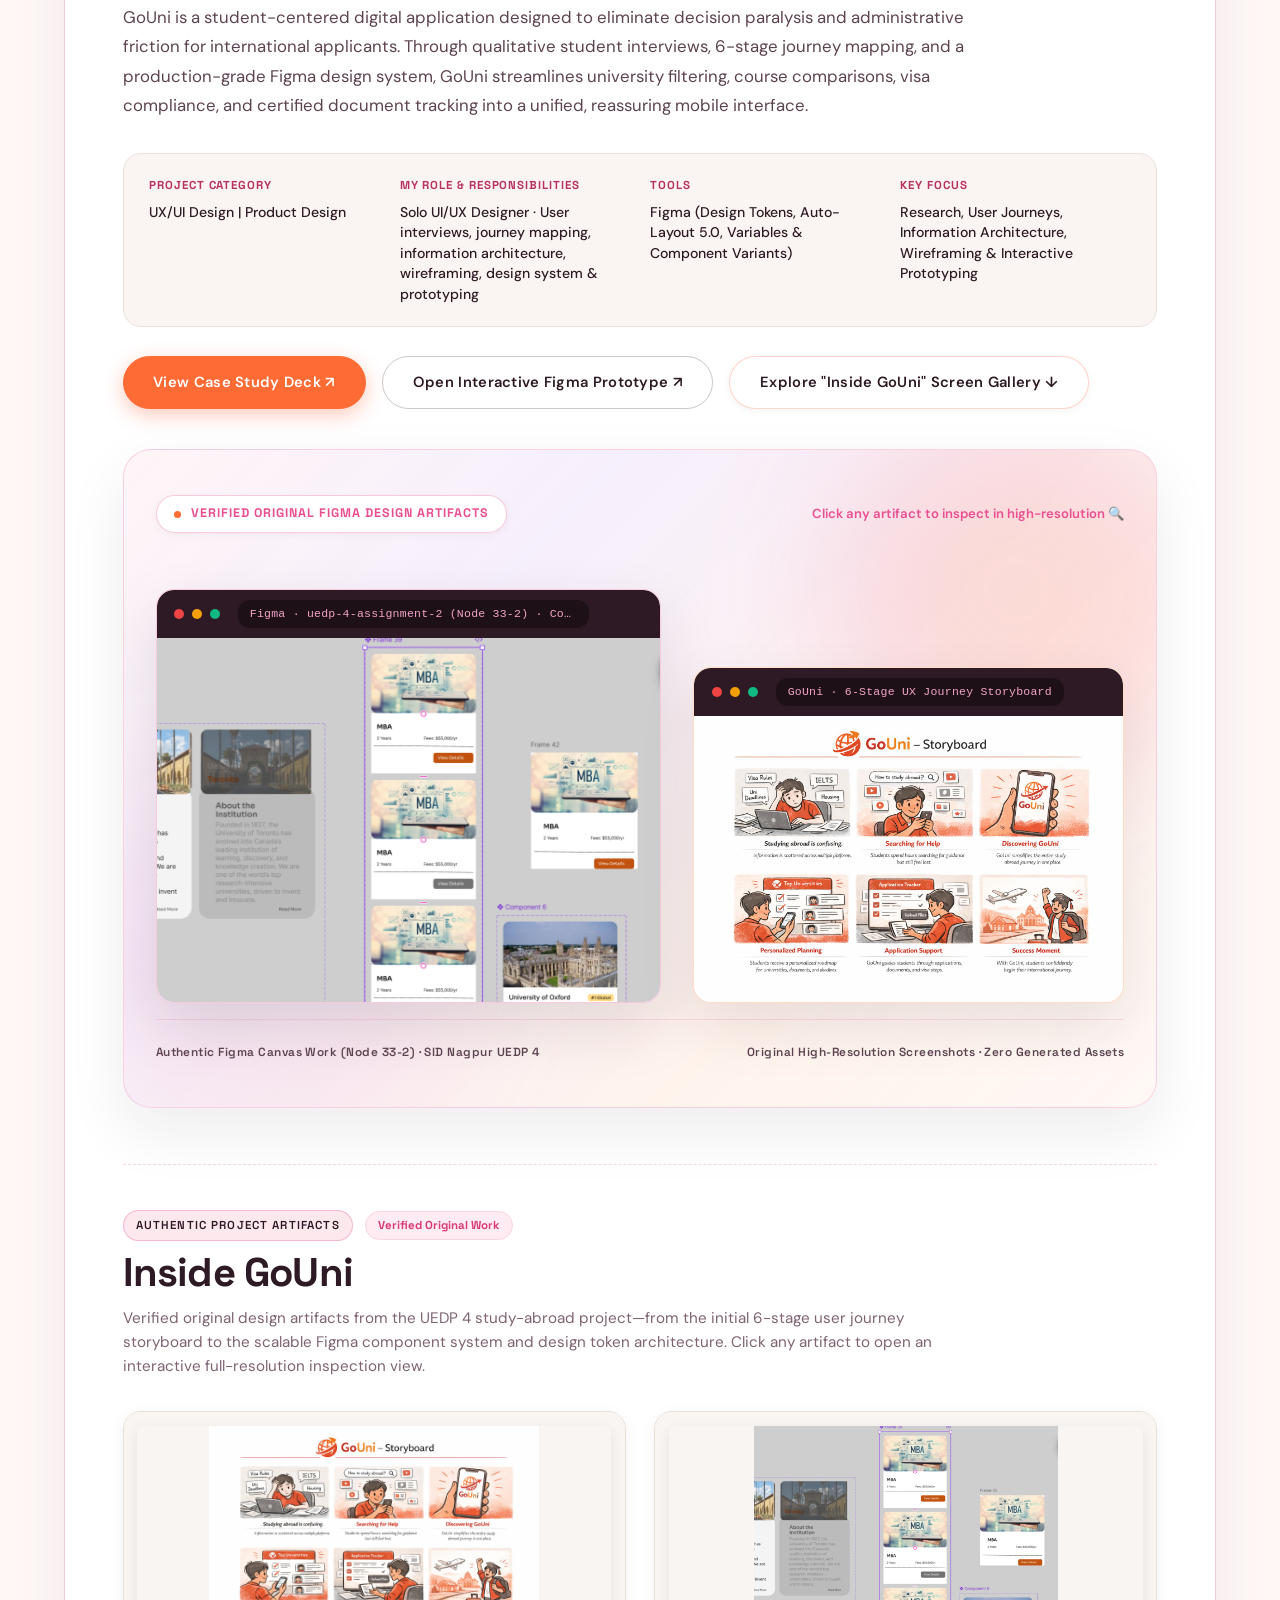
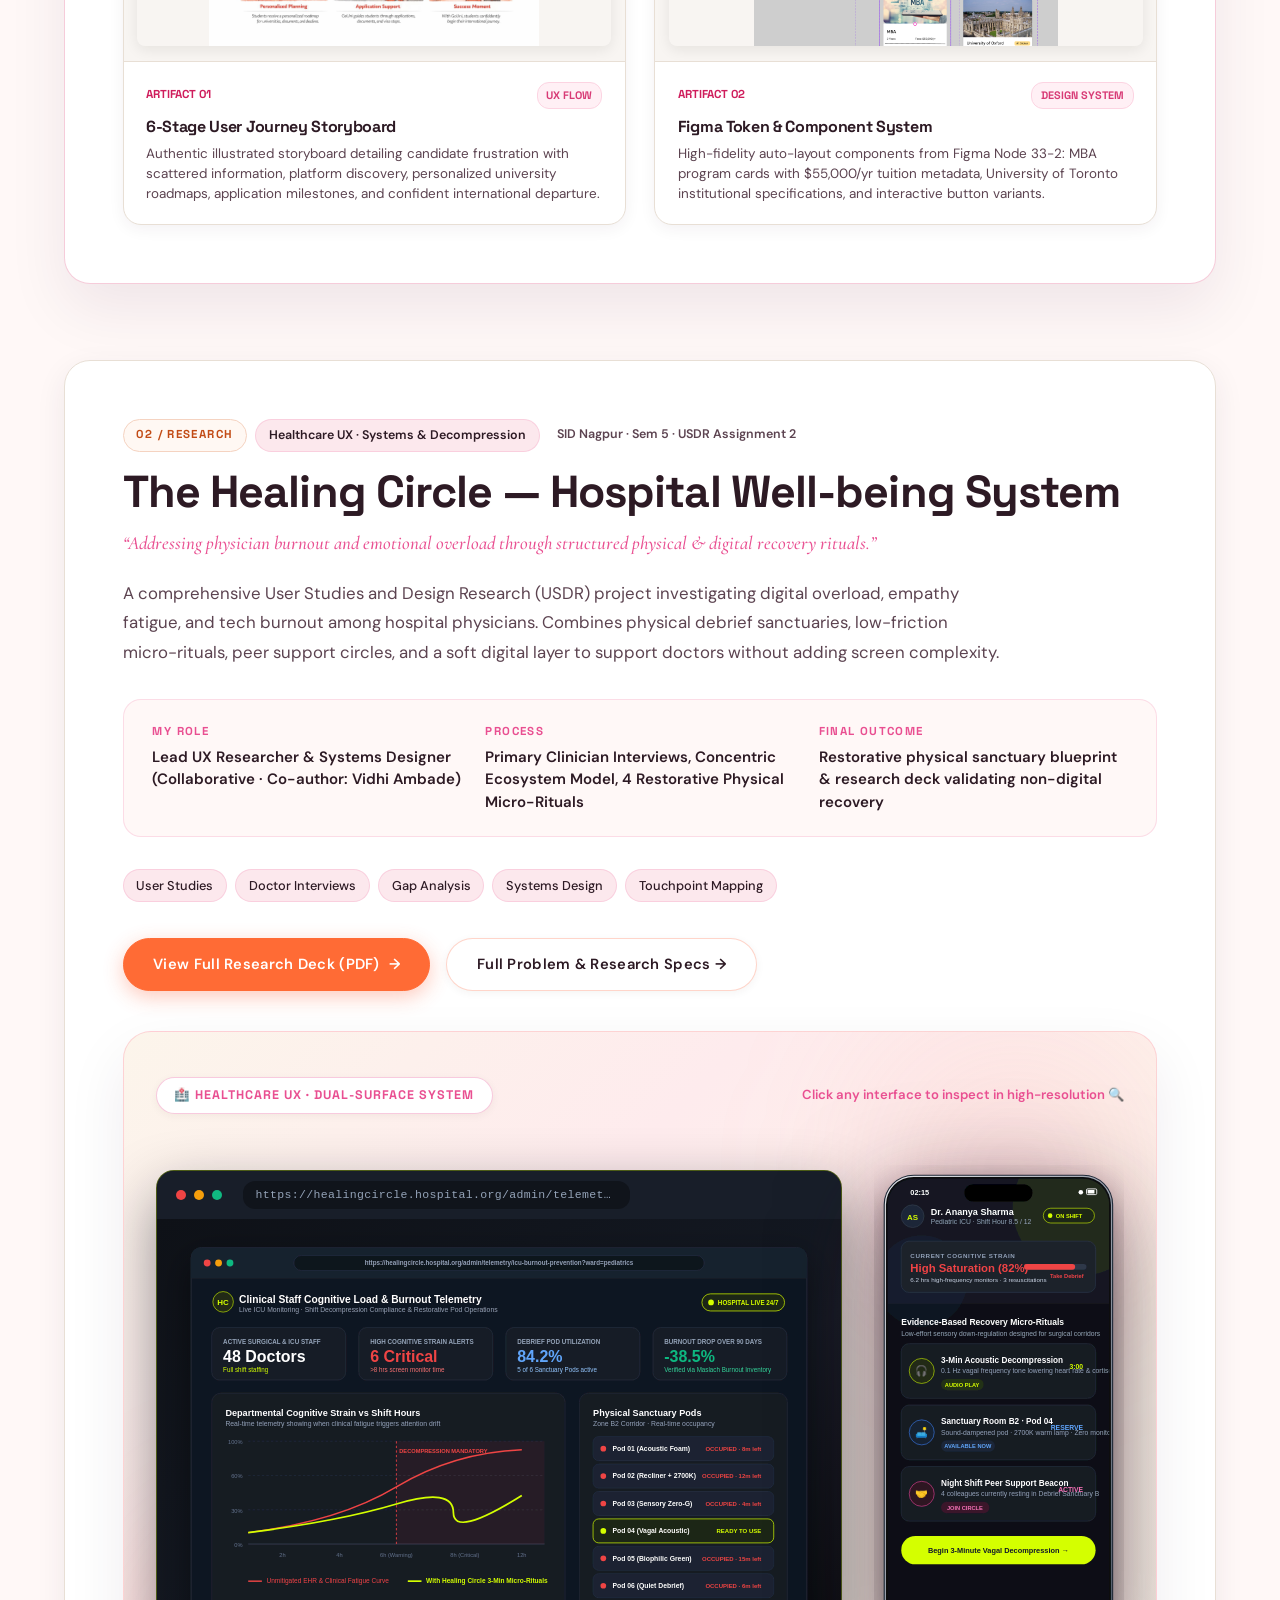
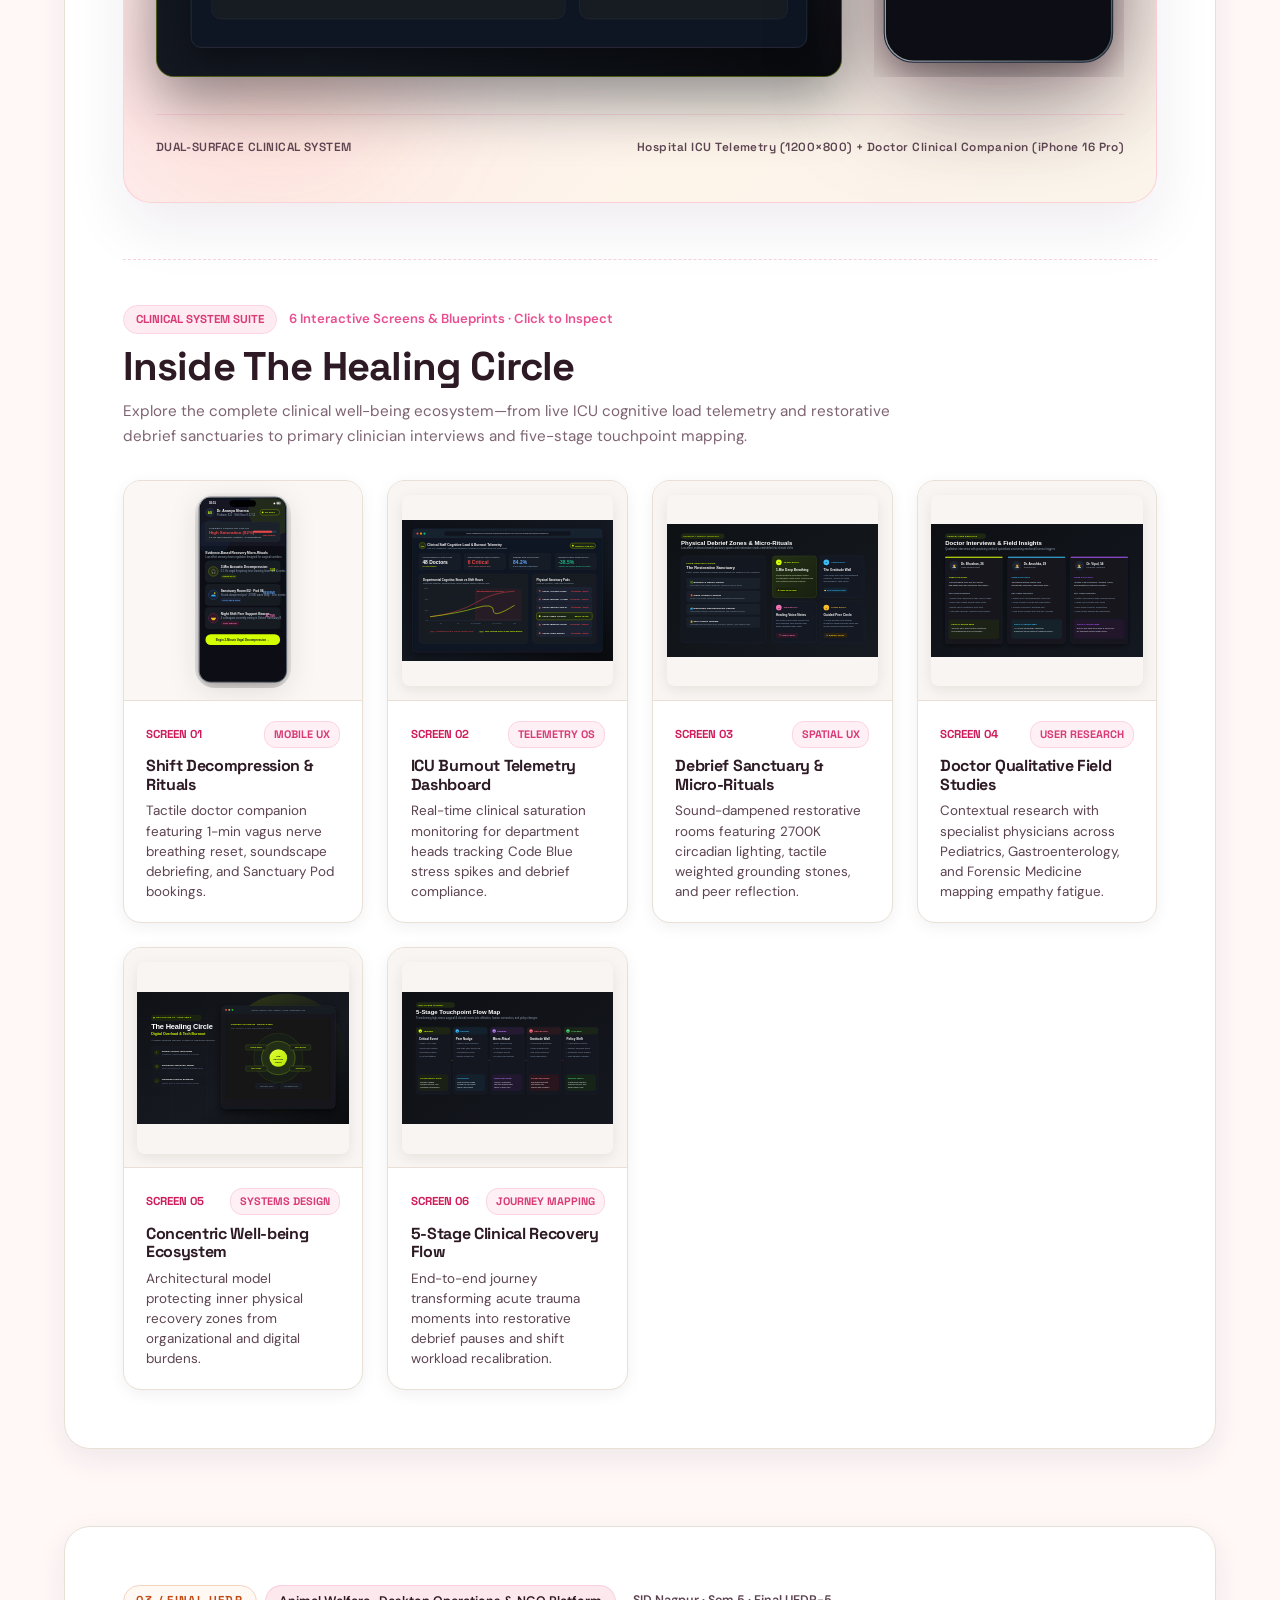
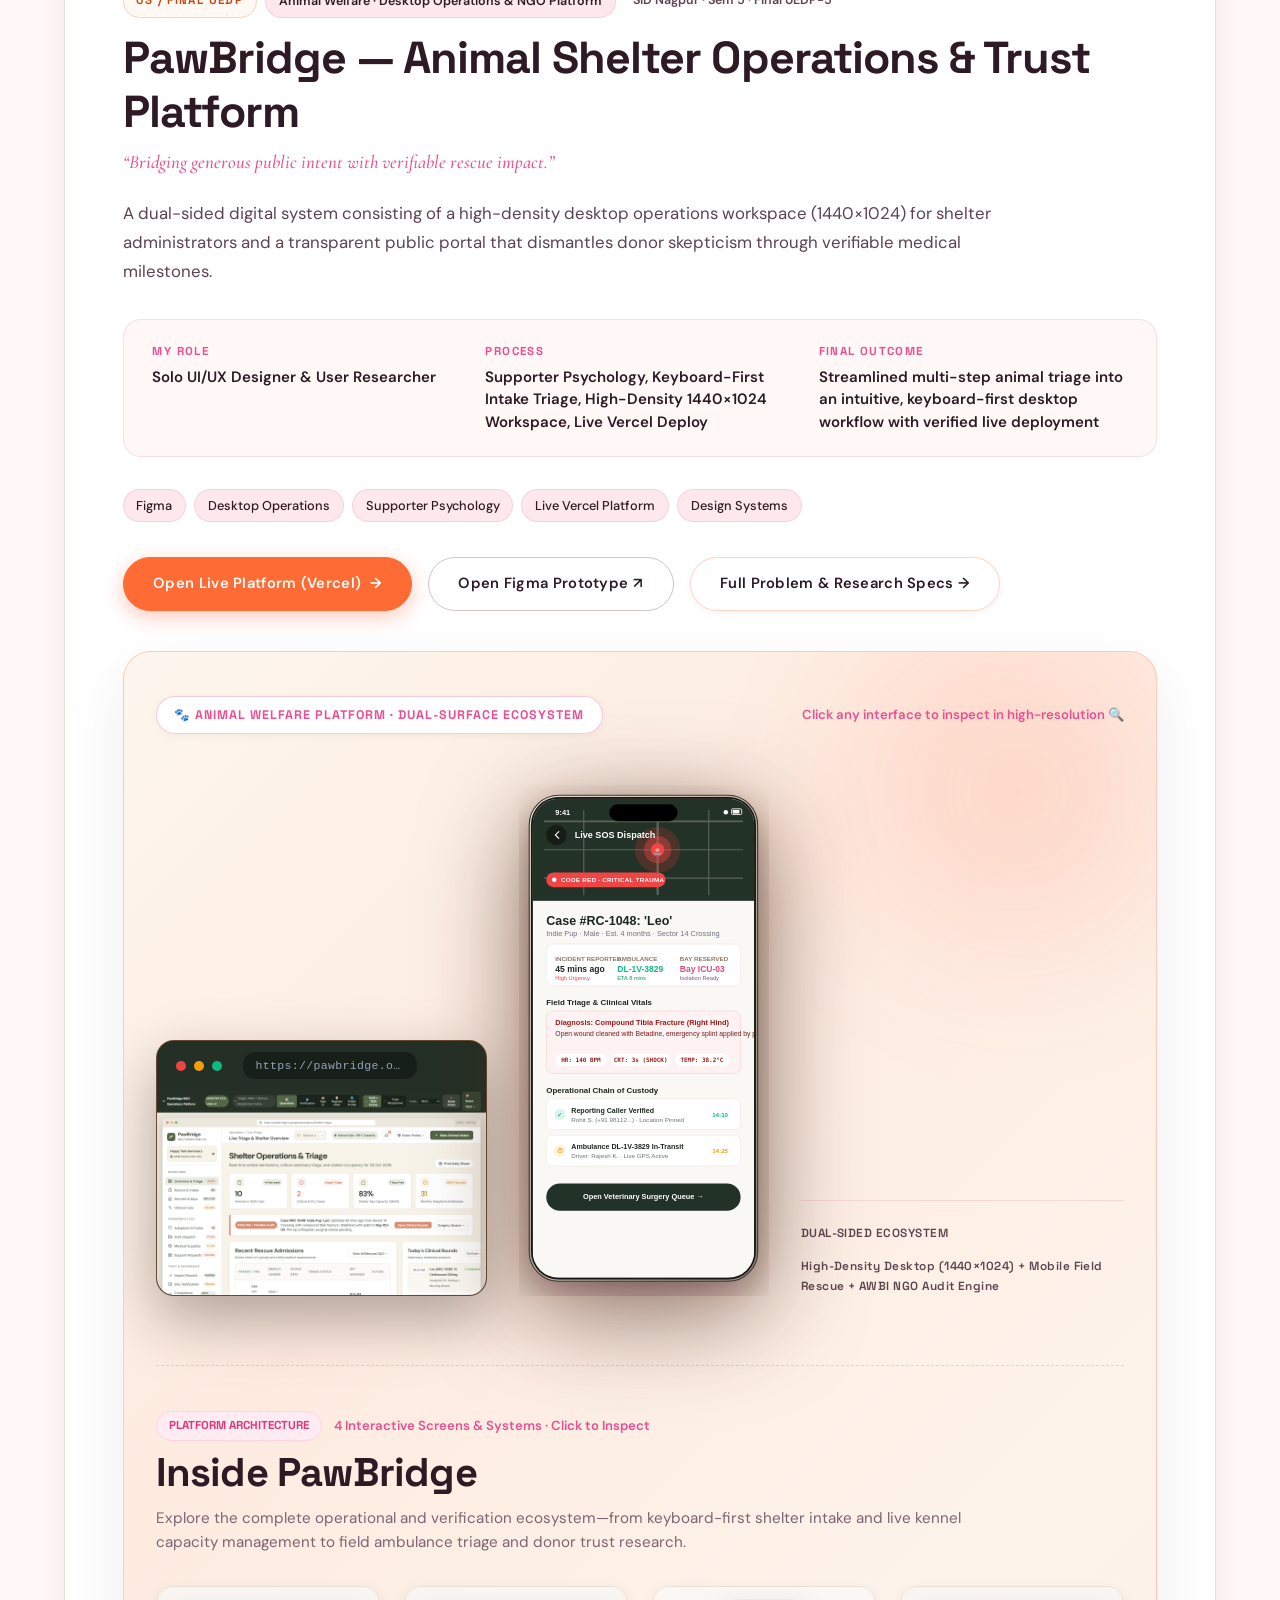
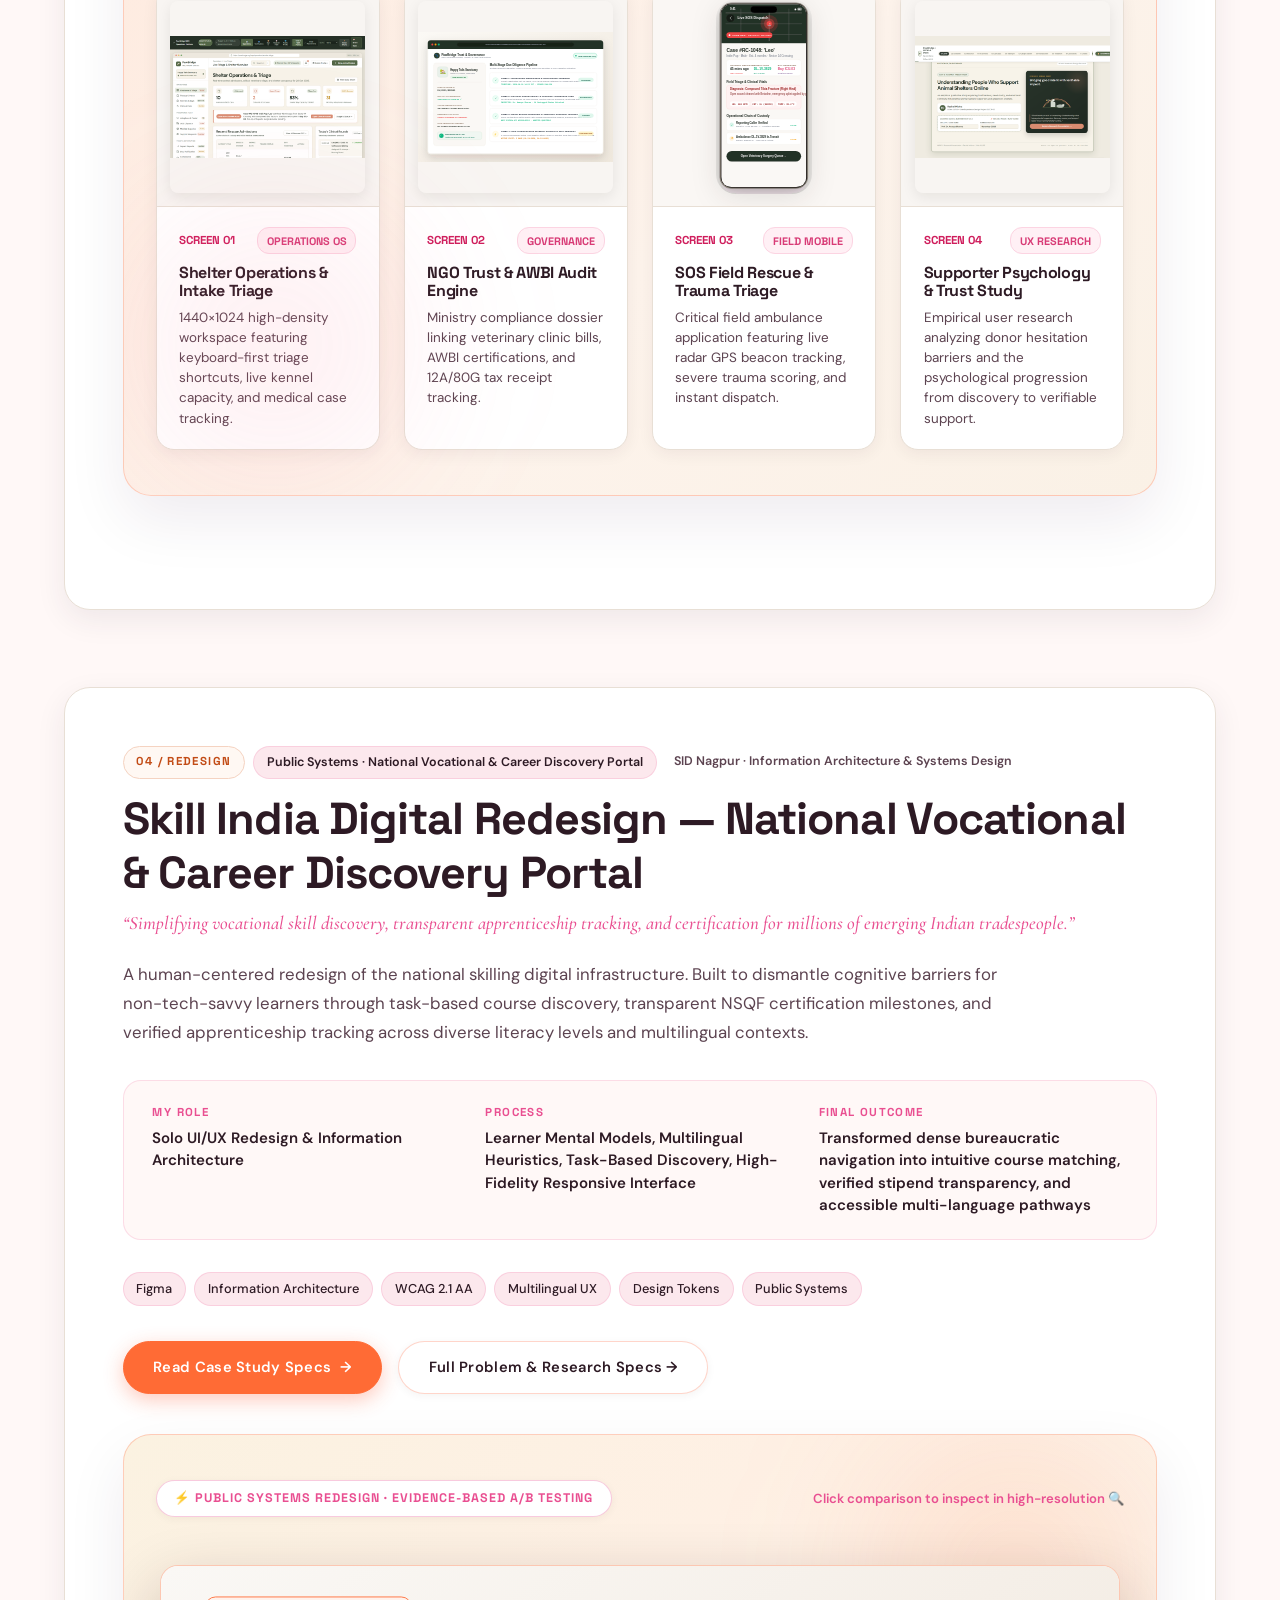
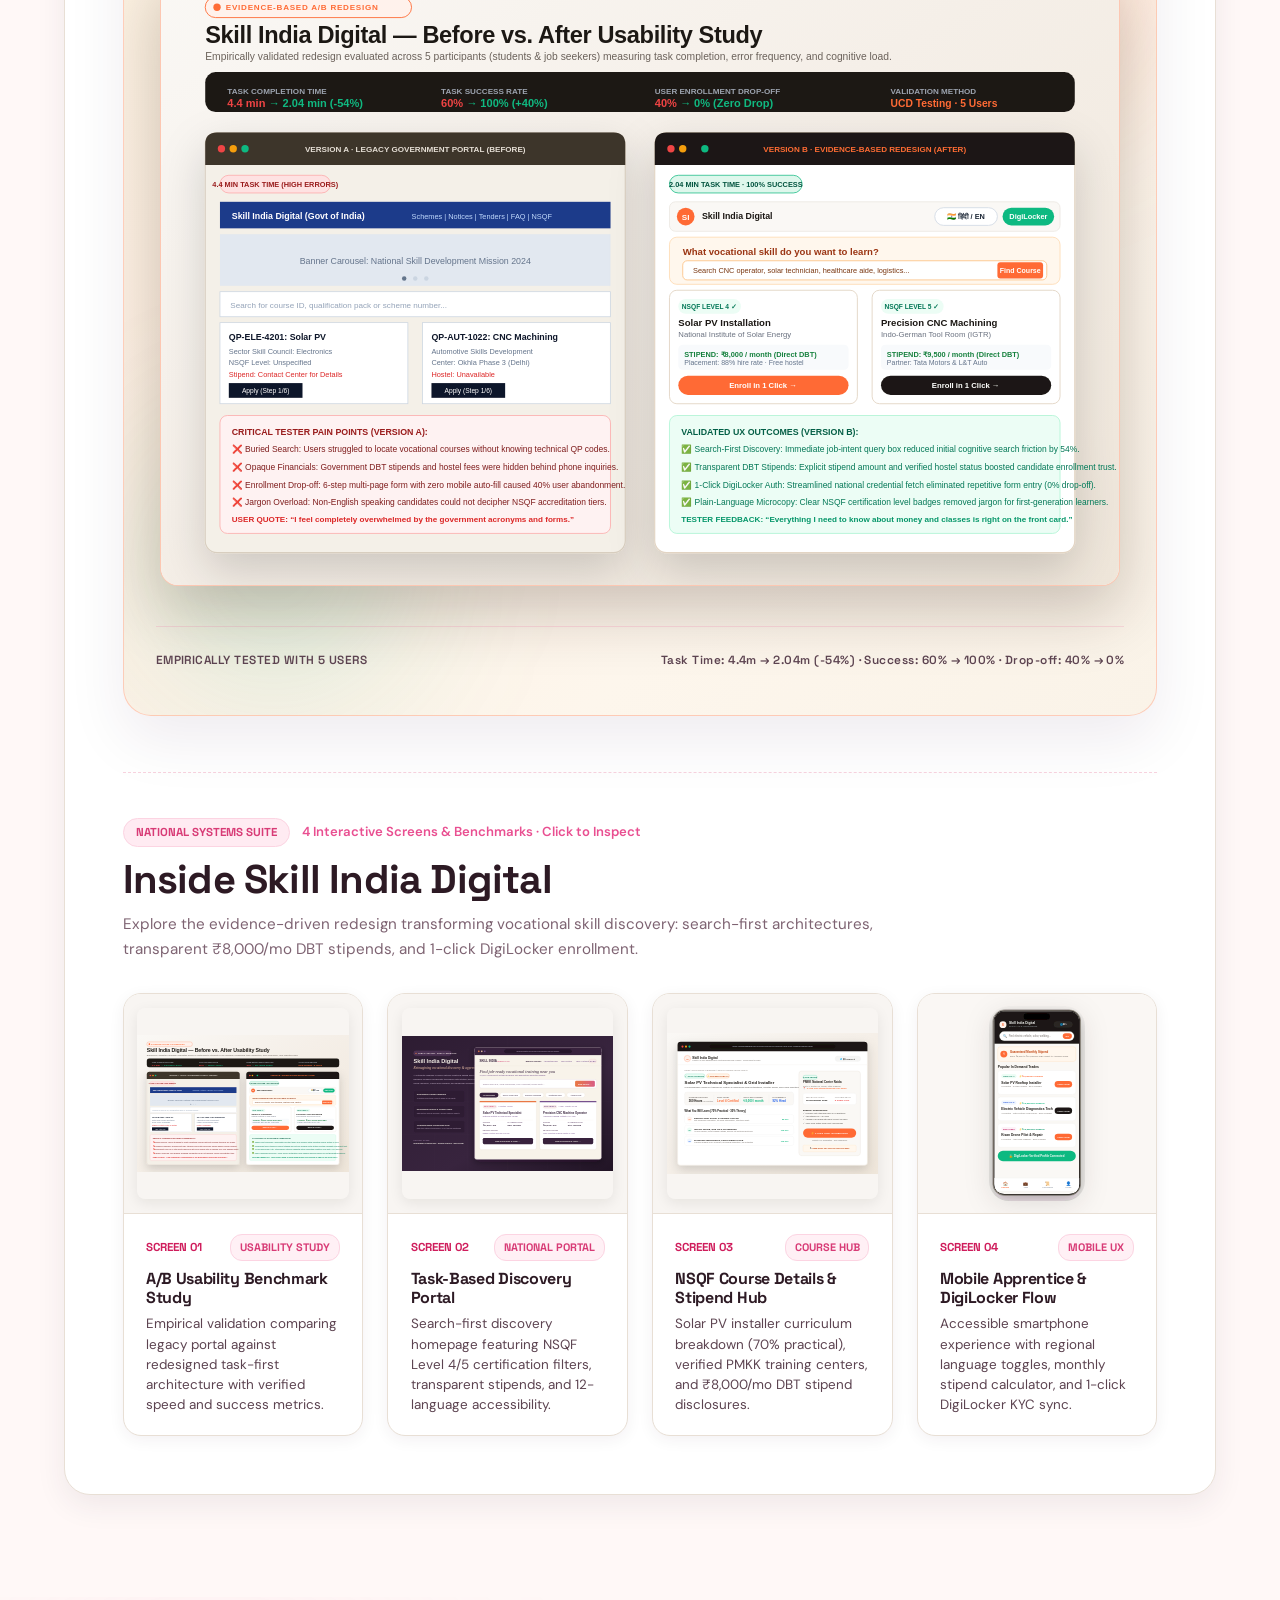
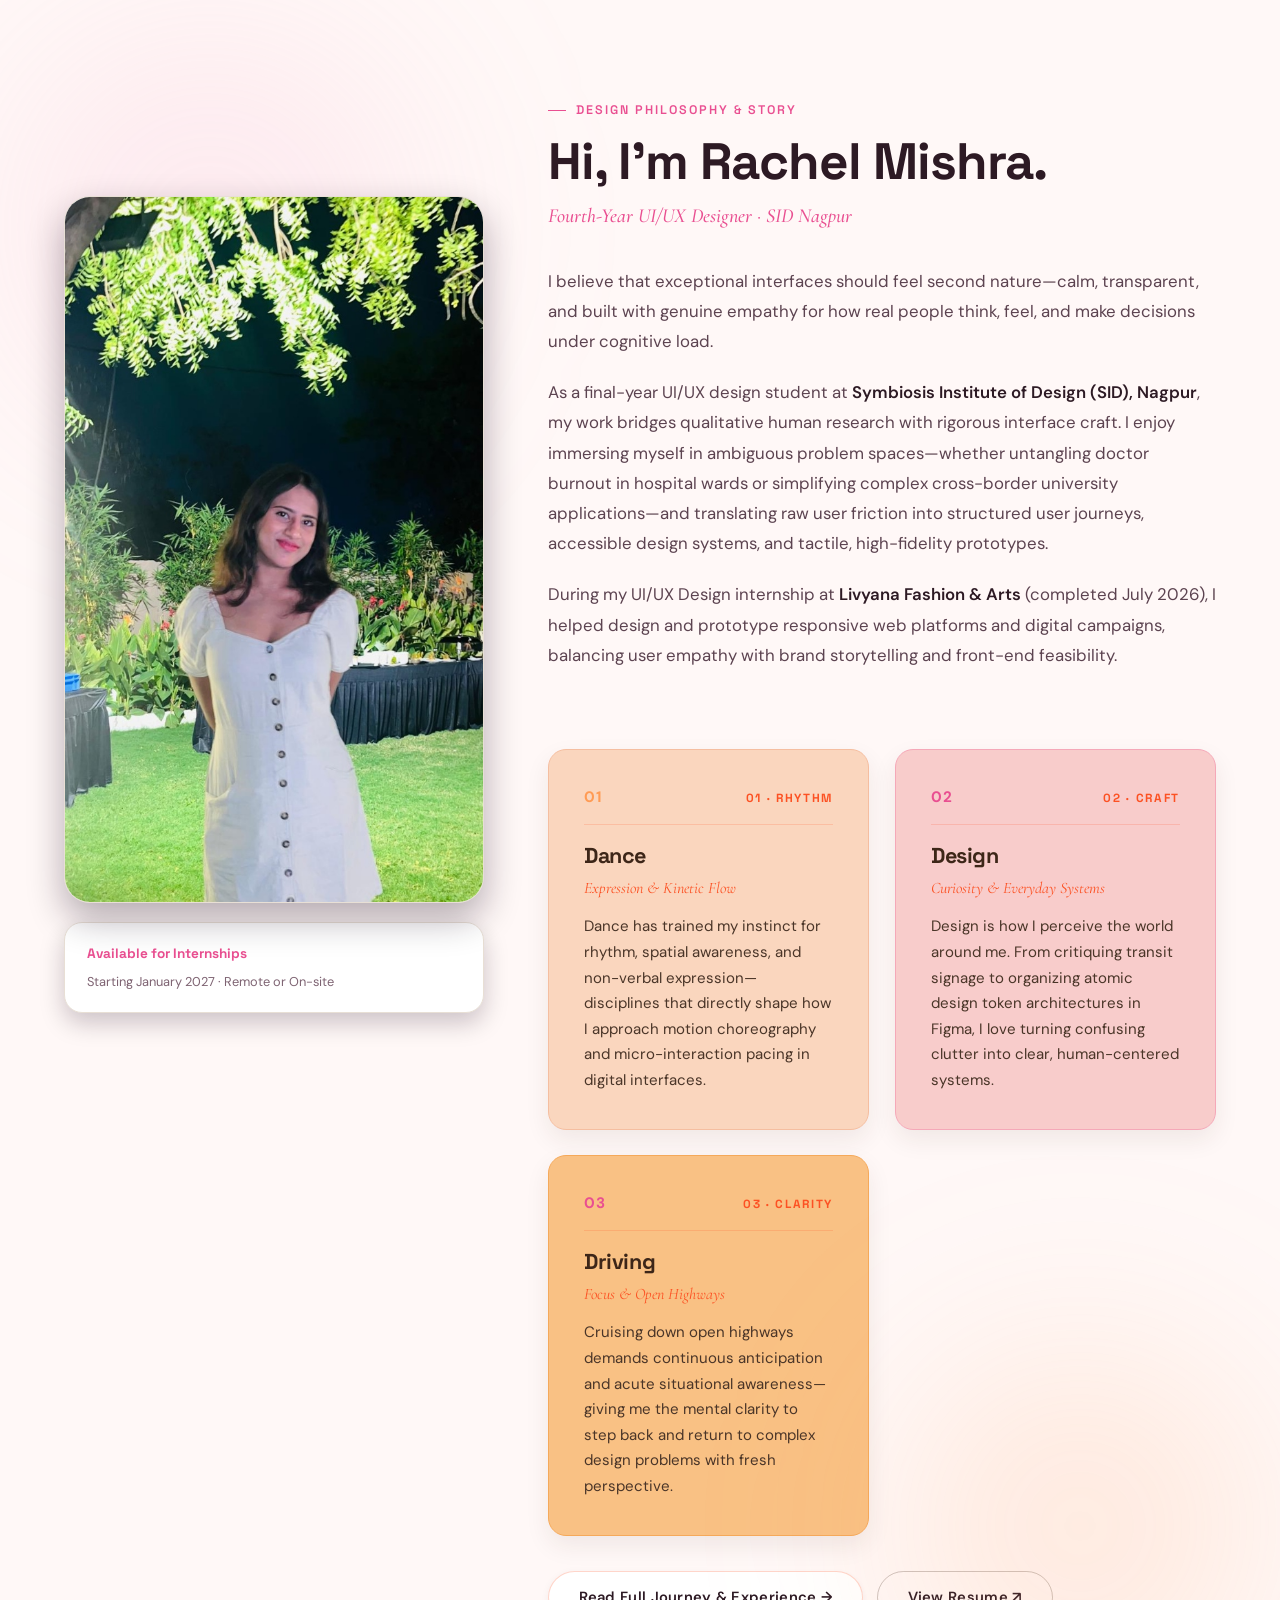
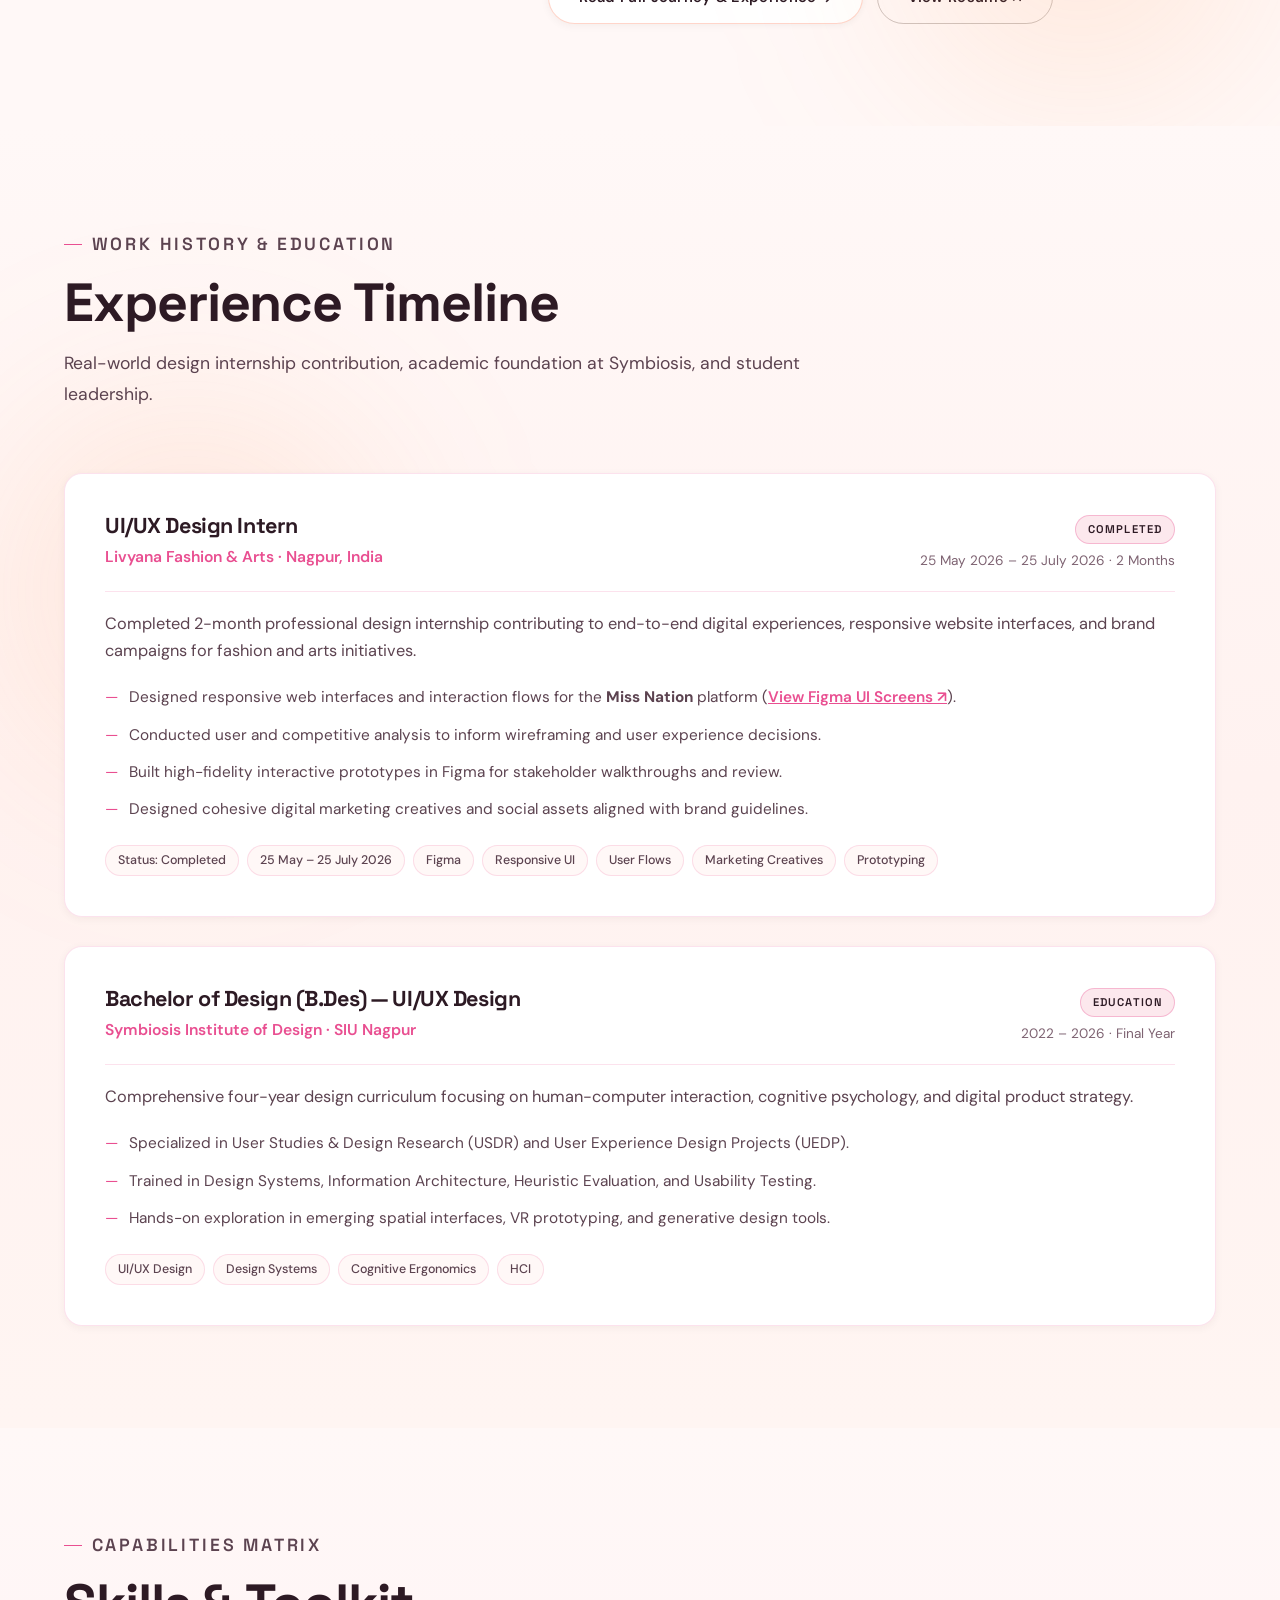
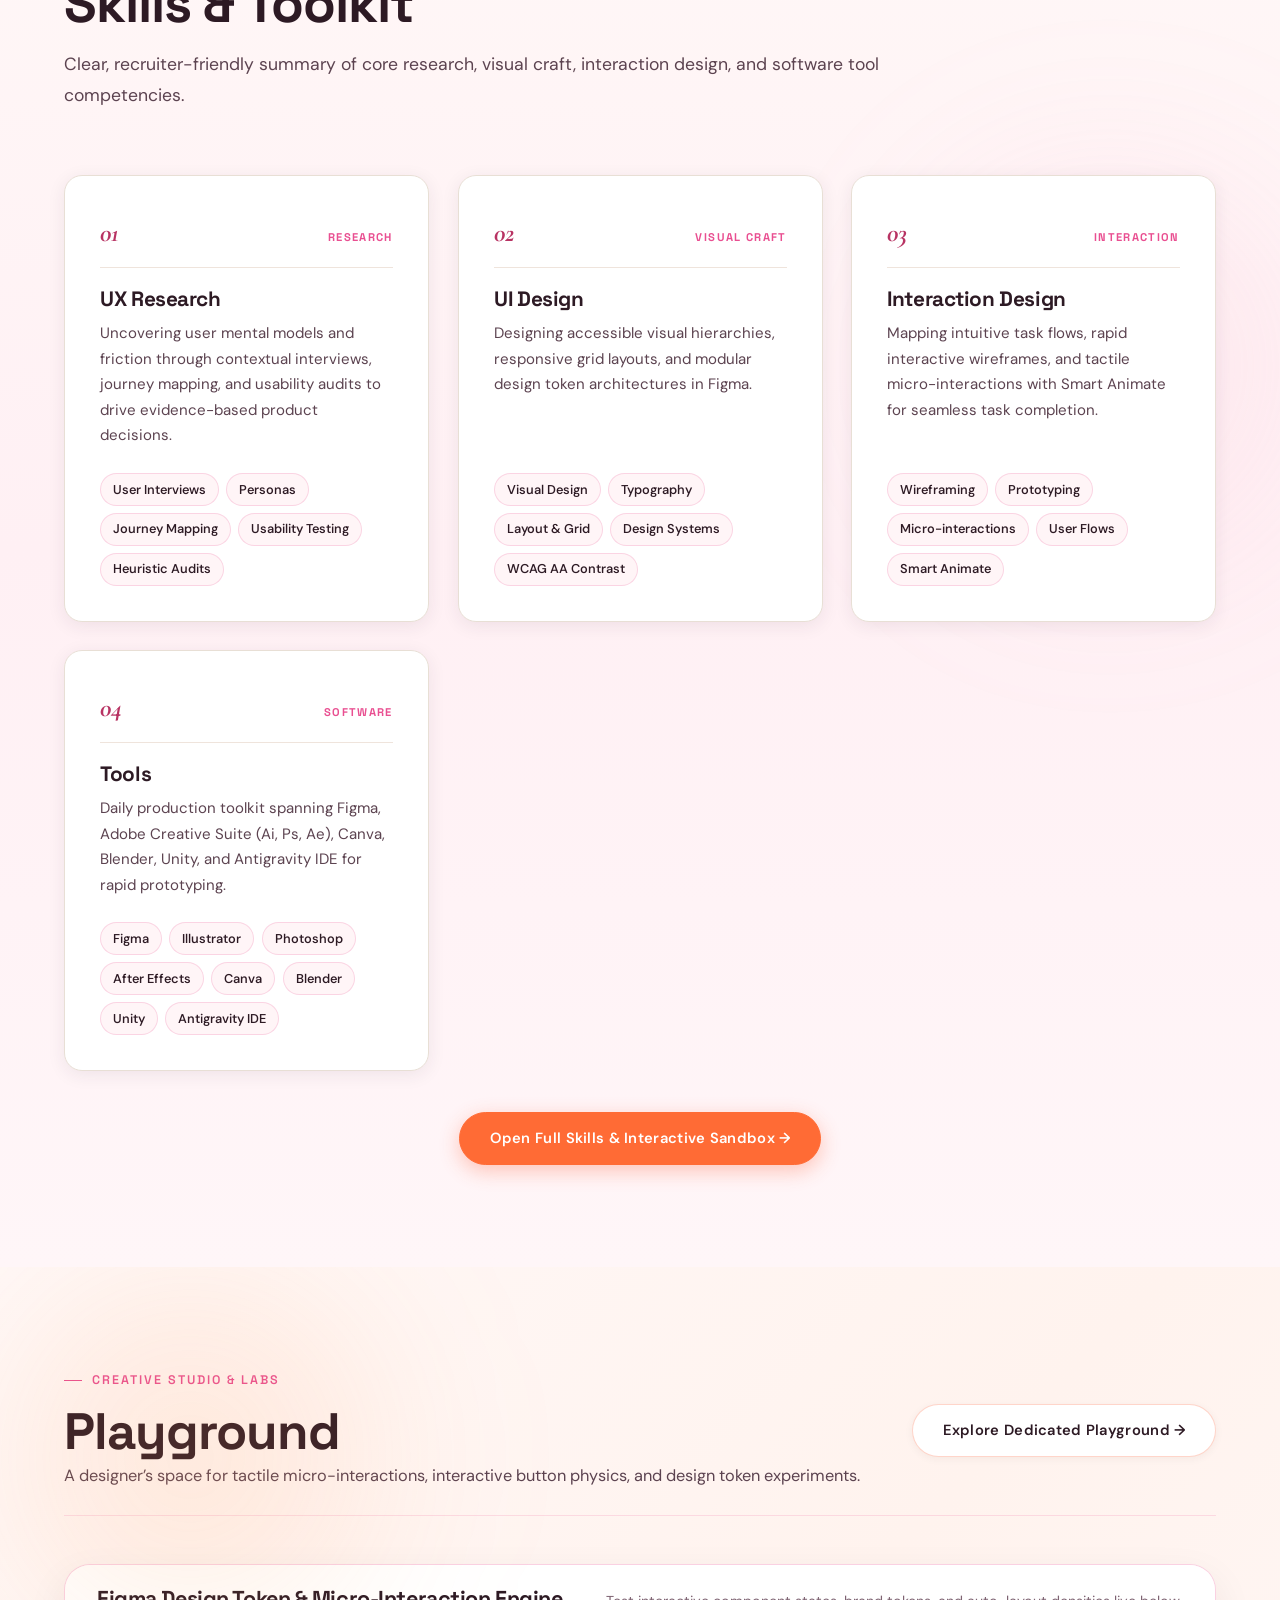
==== commit 58381366: "fix(gouni): remove fabricated SVGs and display authentic Figma component & storyboard assets" ====
--- a/index.html
+++ b/index.html
@@ -217,48 +217,52 @@
         </div>
 
         <!-- ==========================================
-             1. HERO SHOWCASE: 3 ART-DIRECTED FIGMA PHONES
+             1. HERO SHOWCASE: VERIFIED ORIGINAL GOUNI FIGMA ARTIFACTS
              ========================================== -->
         <div class="gouni-hero-showcase">
           <div class="gouni-hero-header-bar">
             <div class="gouni-stage-pill">
               <span class="status-pulse" style="background: #FF6B35;"></span>
-              <span>HERO SHOWCASE · 3 CORE FIGMA APPLICATION SCREENS</span>
-            </div>
-            <span class="gouni-stage-hint">Hover to lift · Click any phone to inspect high-resolution UI</span>
-          </div>
-
-          <!-- The Art-Directed 3-Phone Stage -->
-          <div class="gouni-phones-stage" id="gouniPhonesStage">
-            <!-- Phone 1 (Left, rotated -4.5deg): Onboarding & Personalization -->
-            <div class="gouni-phone-mockup phone-slot-1" data-screen-id="onboarding" role="button" tabindex="0" aria-label="Inspect Screen 1: Onboarding & Welcome">
-              <div class="phone-hover-badge">01 / Onboarding 🔍</div>
-              <div class="phone-frame">
-                <img src="project_gouni_screen_onboarding.svg" alt="GoUni Screen 1: Onboarding & Welcome Screen" width="440" height="900" loading="eager">
-              </div>
-            </div>
-
-            <!-- Phone 2 (Center Hero, straight 0deg): Student Dashboard & Departure Roadmap (Figma Node 33-2) -->
-            <div class="gouni-phone-mockup phone-slot-2 phone-center-hero" data-screen-id="dashboard" role="button" tabindex="0" aria-label="Inspect Screen 2: Student Dashboard & Roadmap (Figma Node 33-2)">
-              <div class="phone-hover-badge">02 / Dashboard (Figma Node 33-2) 🔍</div>
-              <div class="phone-frame">
-                <img src="project_gouni_screen_dashboard.svg" alt="GoUni Screen 2: Student Dashboard & Departure Roadmap (Figma Node 33-2)" width="440" height="900" loading="eager">
-              </div>
-            </div>
-
-            <!-- Phone 3 (Right, rotated +4.5deg): University & Course Discovery -->
-            <div class="gouni-phone-mockup phone-slot-3" data-screen-id="discovery" role="button" tabindex="0" aria-label="Inspect Screen 3: University & Course Discovery">
-              <div class="phone-hover-badge">03 / Discovery 🔍</div>
-              <div class="phone-frame">
-                <img src="project_gouni_screen_discovery.svg" alt="GoUni Screen 3: University & Course Discovery" width="440" height="900" loading="eager">
-              </div>
+              <span>VERIFIED ORIGINAL FIGMA DESIGN ARTIFACTS</span>
+            </div>
+            <span class="gouni-stage-hint">Click any artifact to inspect in high-resolution 🔍</span>
+          </div>
+
+          <!-- Dual-Artifact Coordinated Stage: Real Figma Component System + Real UX Storyboard -->
+          <div class="gouni-verified-stage">
+            <!-- Artifact 1: Real Figma Component Library & Course Cards -->
+            <div class="gouni-artifact-card gouni-artifact-primary" data-screen-id="gouni-components" role="button" tabindex="0" aria-label="Inspect Figma Component System &amp; Course Interface">
+              <div class="artifact-window-bar">
+                <span class="window-dot red"></span>
+                <span class="window-dot yellow"></span>
+                <span class="window-dot green"></span>
+                <span class="artifact-window-title">Figma · uedp-4-assignment-2 (Node 33-2) · Component Architecture</span>
+              </div>
+              <div class="artifact-img-wrap">
+                <img src="project_gouni_components.png" alt="GoUni Figma UI Component System and Course Cards" width="1080" height="780" loading="eager">
+              </div>
+              <span class="device-hover-badge">Figma UI Components · Click to Inspect 🔍</span>
+            </div>
+
+            <!-- Artifact 2: Real 6-Stage UX Journey Storyboard -->
+            <div class="gouni-artifact-card gouni-artifact-secondary" data-screen-id="gouni-storyboard" role="button" tabindex="0" aria-label="Inspect 6-Stage UX Journey Storyboard">
+              <div class="artifact-window-bar">
+                <span class="window-dot red"></span>
+                <span class="window-dot yellow"></span>
+                <span class="window-dot green"></span>
+                <span class="artifact-window-title">GoUni · 6-Stage UX Journey Storyboard</span>
+              </div>
+              <div class="artifact-img-wrap">
+                <img src="project_gouni.jpg" alt="GoUni 6-Stage UX Storyboard and User Journey" width="1536" height="1024" loading="eager">
+              </div>
+              <span class="device-hover-badge">UX Storyboard · Click to Inspect 🔍</span>
             </div>
           </div>
 
           <!-- Bottom Mobile Showcase Specs Bar -->
           <div class="gouni-hero-footer-bar">
-            <span class="gouni-footer-spec">Native iPhone 16 Pro Architecture · 393 × 852 pt Viewports</span>
-            <span class="gouni-footer-spec">Authentic High-Fidelity Figma Flows (Node 33-2) · SID Nagpur UEDP 4</span>
+            <span class="gouni-footer-spec">Authentic Figma Canvas Work (Node 33-2) · SID Nagpur UEDP 4</span>
+            <span class="gouni-footer-spec">Original High-Resolution Screenshots · Zero Generated Assets</span>
           </div>
         </div>
 
@@ -268,141 +272,45 @@
         <div class="inside-gouni-section" id="inside-gouni">
           <div class="inside-gouni-header">
             <div class="inside-eyebrow-row">
-              <span class="annotation-badge">COMPREHENSIVE APPLICATION FLOWS</span>
-              <span class="inside-pill">8 High-Fidelity Screens</span>
+              <span class="annotation-badge">AUTHENTIC PROJECT ARTIFACTS</span>
+              <span class="inside-pill">Verified Original Work</span>
             </div>
             <h4 class="inside-gouni-title">Inside GoUni</h4>
             <p class="inside-gouni-subtitle">
-              A closer look at the end-to-end interface designed to support international applicants at each stage of their journey. Click any screen below to open an interactive full-resolution inspection view with complete design rationale.
+              Verified original design artifacts from the UEDP 4 study-abroad project—from the initial 6-stage user journey storyboard to the scalable Figma component system and design token architecture. Click any artifact to open an interactive full-resolution inspection view.
             </p>
           </div>
 
-          <div class="inside-gouni-grid">
-            <!-- Screen 1: Onboarding -->
-            <div class="inside-screen-card" data-screen-id="onboarding" role="button" tabindex="0" aria-label="Inspect Onboarding Screen">
-              <div class="inside-card-preview">
-                <img src="project_gouni_screen_onboarding.svg" alt="GoUni Onboarding &amp; Welcome Screen" width="440" height="900" loading="lazy">
-                <span class="inside-inspect-btn">Inspect Screen 🔍</span>
-              </div>
-              <div class="inside-card-content">
-                <div class="inside-card-meta">
-                  <span class="inside-screen-num">SCREEN 01</span>
-                  <span class="inside-tag">Onboarding</span>
-                </div>
-                <h5>Welcome &amp; Threshold Verification</h5>
-                <p>Welcomes prospective international applicants with verified threshold requirements, value propositions, and frictionless account creation.</p>
-              </div>
-            </div>
-
-            <!-- Screen 2: Discovery -->
-            <div class="inside-screen-card" data-screen-id="discovery" role="button" tabindex="0" aria-label="Inspect Discovery Screen">
-              <div class="inside-card-preview">
-                <img src="project_gouni_screen_discovery.svg" alt="GoUni University &amp; Course Discovery" width="440" height="900" loading="lazy">
-                <span class="inside-inspect-btn">Inspect Screen 🔍</span>
-              </div>
-              <div class="inside-card-content">
-                <div class="inside-card-meta">
-                  <span class="inside-screen-num">SCREEN 02</span>
-                  <span class="inside-tag">Discovery</span>
-                </div>
-                <h5>University &amp; Course Discovery</h5>
-                <p>Country filter pills, search autocompletion, QS World Rankings, and tuition fee estimates to combat comparison fatigue.</p>
-              </div>
-            </div>
-
-            <!-- Screen 3: University Details -->
-            <div class="inside-screen-card" data-screen-id="details" role="button" tabindex="0" aria-label="Inspect University Details Screen">
-              <div class="inside-card-preview">
-                <img src="project_gouni_screen_details.svg" alt="GoUni University Details &amp; Requirements" width="440" height="900" loading="lazy">
-                <span class="inside-inspect-btn">Inspect Screen 🔍</span>
-              </div>
-              <div class="inside-card-content">
-                <div class="inside-card-meta">
-                  <span class="inside-screen-num">SCREEN 03</span>
-                  <span class="inside-tag">University Details</span>
-                </div>
-                <h5>Academic Thresholds &amp; Cost Breakdown</h5>
-                <p>Comprehensive program specifications, living expense calculators in Toronto, and single-click application checklist enrollment.</p>
-              </div>
-            </div>
-
-            <!-- Screen 4: Dashboard -->
-            <div class="inside-screen-card" data-screen-id="dashboard" role="button" tabindex="0" aria-label="Inspect Dashboard Screen">
-              <div class="inside-card-preview">
-                <img src="project_gouni_screen_dashboard.svg" alt="GoUni Student Dashboard &amp; Roadmap" width="440" height="900" loading="lazy">
-                <span class="inside-inspect-btn">Inspect Screen 🔍</span>
-              </div>
-              <div class="inside-card-content">
-                <div class="inside-card-meta">
-                  <span class="inside-screen-num">SCREEN 04</span>
-                  <span class="inside-tag">Roadmap</span>
-                </div>
-                <h5>Student Dashboard &amp; Roadmap</h5>
-                <p>Consolidated student timeline tracking multi-university offer status, CAS milestones, and 52% overall departure readiness.</p>
-              </div>
-            </div>
-
-            <!-- Screen 5: Documents -->
-            <div class="inside-screen-card" data-screen-id="documents" role="button" tabindex="0" aria-label="Inspect Documents Screen">
-              <div class="inside-card-preview">
-                <img src="project_gouni_screen_documents.svg" alt="GoUni Document Vault &amp; Tracking" width="440" height="900" loading="lazy">
-                <span class="inside-inspect-btn">Inspect Screen 🔍</span>
-              </div>
-              <div class="inside-card-content">
-                <div class="inside-card-meta">
-                  <span class="inside-screen-num">SCREEN 05</span>
-                  <span class="inside-tag">Documents</span>
-                </div>
-                <h5>Document Upload &amp; Verification</h5>
-                <p>Certified document vault with automatic transcript checking, passport validation, and real-time bank solvency tracking.</p>
-              </div>
-            </div>
-
-            <!-- Screen 6: Visa -->
-            <div class="inside-screen-card" data-screen-id="visa" role="button" tabindex="0" aria-label="Inspect Visa Screen">
-              <div class="inside-card-preview">
-                <img src="project_gouni_screen_visa.svg" alt="GoUni Visa Guidance &amp; Pre-Departure" width="440" height="900" loading="lazy">
-                <span class="inside-inspect-btn">Inspect Screen 🔍</span>
-              </div>
-              <div class="inside-card-content">
-                <div class="inside-card-meta">
-                  <span class="inside-screen-num">SCREEN 06</span>
-                  <span class="inside-tag">Visa Compliance</span>
-                </div>
-                <h5>Visa Guidance &amp; Compliance</h5>
-                <p>Step-by-step guidance for Tier 4 / student visa requirements, VFS Global biometrics, and mandatory funds maintenance calculators.</p>
-              </div>
-            </div>
-
-            <!-- Screen 7: Accommodation -->
-            <div class="inside-screen-card" data-screen-id="accommodation" role="button" tabindex="0" aria-label="Inspect Accommodation Screen">
-              <div class="inside-card-preview">
-                <img src="project_gouni_screen_accommodation.svg" alt="GoUni Student Housing &amp; Accommodation" width="440" height="900" loading="lazy">
-                <span class="inside-inspect-btn">Inspect Screen 🔍</span>
-              </div>
-              <div class="inside-card-content">
-                <div class="inside-card-meta">
-                  <span class="inside-screen-num">SCREEN 07</span>
-                  <span class="inside-tag">Accommodation</span>
-                </div>
-                <h5>Student Housing Finder</h5>
-                <p>Curated on-campus halls and vetted private apartments sorted by commute distance to faculties and student budget.</p>
-              </div>
-            </div>
-
-            <!-- Screen 8: Community -->
-            <div class="inside-screen-card" data-screen-id="community" role="button" tabindex="0" aria-label="Inspect Community Screen">
-              <div class="inside-card-preview">
-                <img src="project_gouni_screen_community.svg" alt="GoUni Student Community &amp; Mentorship" width="440" height="900" loading="lazy">
-                <span class="inside-inspect-btn">Inspect Screen 🔍</span>
-              </div>
-              <div class="inside-card-content">
-                <div class="inside-card-meta">
-                  <span class="inside-screen-num">SCREEN 08</span>
-                  <span class="inside-tag">Community</span>
-                </div>
-                <h5>Cohort Community &amp; Mentorship</h5>
-                <p>Connecting incoming international students with city cohort discussion channels and verified senior alumni mentors.</p>
+          <div class="inside-gouni-grid gouni-verified-grid">
+            <!-- Screen 1: UX Storyboard -->
+            <div class="inside-screen-card" data-screen-id="gouni-storyboard" role="button" tabindex="0" aria-label="Inspect UX Storyboard">
+              <div class="inside-card-preview desktop-preview">
+                <img src="project_gouni.jpg" alt="GoUni UX Storyboard - 6-Step Journey" width="1536" height="1024" loading="lazy">
+                <span class="inside-inspect-btn">Inspect Storyboard 🔍</span>
+              </div>
+              <div class="inside-card-content">
+                <div class="inside-card-meta">
+                  <span class="inside-screen-num">ARTIFACT 01</span>
+                  <span class="inside-tag">UX Flow</span>
+                </div>
+                <h5>6-Stage User Journey Storyboard</h5>
+                <p>Authentic illustrated storyboard detailing candidate frustration with scattered information, platform discovery, personalized university roadmaps, application milestones, and confident international departure.</p>
+              </div>
+            </div>
+
+            <!-- Screen 2: Component Architecture -->
+            <div class="inside-screen-card" data-screen-id="gouni-components" role="button" tabindex="0" aria-label="Inspect Component Architecture">
+              <div class="inside-card-preview desktop-preview">
+                <img src="project_gouni_components.png" alt="GoUni Figma Component Architecture and Tokens" width="1080" height="780" loading="lazy">
+                <span class="inside-inspect-btn">Inspect System 🔍</span>
+              </div>
+              <div class="inside-card-content">
+                <div class="inside-card-meta">
+                  <span class="inside-screen-num">ARTIFACT 02</span>
+                  <span class="inside-tag">Design System</span>
+                </div>
+                <h5>Figma Token &amp; Component System</h5>
+                <p>High-fidelity auto-layout components from Figma Node 33-2: MBA program cards with $55,000/yr tuition metadata, University of Toronto institutional specifications, and interactive button variants.</p>
               </div>
             </div>
           </div>
@@ -1446,7 +1354,7 @@
     <button class="gouni-lightbox-close" id="gouniLightboxClose" type="button" aria-label="Close Inspector">&times;</button>
     <div class="gouni-lightbox-body">
       <div class="gouni-lightbox-media">
-        <img src="project_gouni_screen_dashboard.svg" alt="Screen Preview" id="gouniLightboxImg" class="gouni-lightbox-img">
+        <img src="project_gouni_components.png" alt="Design Artifact Preview" id="gouniLightboxImg" class="gouni-lightbox-img">
       </div>
       <div class="gouni-lightbox-info">
         <div class="gouni-lightbox-badge" id="gouniLightboxBadge">SCREEN 04 · ROADMAP</div>
--- a/style.css
+++ b/style.css
@@ -3224,107 +3224,103 @@
   gap: 0.4rem;
 }
 
-/* The Art-Directed 3-Phone Stage */
-.gouni-phones-stage {
-  position: relative;
-  width: 100%;
-  min-height: 560px;
+/* Verified Original GoUni Figma Artifacts Stage */
+.gouni-verified-stage {
   display: flex;
   align-items: flex-end;
   justify-content: center;
-  perspective: 1200px;
-  padding-bottom: 1.5rem;
+  gap: clamp(1.2rem, 2.5vw, 2.5rem);
+  width: 100%;
+  padding: 1.5rem 0 1rem 0;
+  position: relative;
   z-index: 1;
 }
 
-.gouni-phone-mockup {
-  position: absolute;
-  width: clamp(230px, 20vw, 275px);
+.gouni-artifact-card {
+  border-radius: 18px;
+  overflow: hidden;
   cursor: pointer;
-  transition: transform 0.45s cubic-bezier(0.16, 1, 0.3, 1), filter 0.4s ease, z-index 0.1s;
-  will-change: transform;
-  filter: drop-shadow(0 24px 44px rgba(35, 10, 44, 0.28)) drop-shadow(0 6px 14px rgba(35, 10, 44, 0.14));
-  outline: none;
-}
-
-.gouni-phone-mockup:focus-visible {
-  filter: drop-shadow(0 0 0 3px #FF6B35) drop-shadow(0 28px 50px rgba(31, 13, 36, 0.35));
-}
-
-.gouni-phone-mockup .phone-frame {
-  border-radius: 46px;
+  transition: transform 0.4s cubic-bezier(0.16, 1, 0.3, 1), box-shadow 0.4s ease, border-color 0.3s ease;
+  position: relative;
+  background: #FFFFFF;
+}
+
+.gouni-artifact-primary {
+  flex: 1 1 54%;
+  max-width: 640px;
+  box-shadow: 0 24px 60px rgba(45, 26, 36, 0.12);
+  border: 1.5px solid rgba(233, 79, 145, 0.30);
+}
+
+.gouni-artifact-primary:hover {
+  transform: translateY(-8px);
+  box-shadow: 0 34px 80px rgba(45, 26, 36, 0.20);
+  border-color: #DF4A7A;
+}
+
+.gouni-artifact-secondary {
+  flex: 1 1 46%;
+  max-width: 540px;
+  box-shadow: 0 24px 55px rgba(45, 26, 36, 0.10);
+  border: 1.5px solid rgba(255, 155, 84, 0.35);
+}
+
+.gouni-artifact-secondary:hover {
+  transform: translateY(-8px);
+  box-shadow: 0 34px 75px rgba(45, 26, 36, 0.18);
+  border-color: #FF6B35;
+}
+
+.artifact-window-bar {
+  display: flex;
+  align-items: center;
+  gap: 0.5rem;
+  padding: 0.65rem 1.1rem;
+  background: #2D1A24;
+  border-top-left-radius: 16px;
+  border-top-right-radius: 16px;
+}
+
+.artifact-window-title {
+  margin-left: 0.6rem;
+  font-family: var(--ff-code, monospace);
+  font-size: 0.72rem;
+  color: #F4A3C7;
+  letter-spacing: 0.02em;
+  background: rgba(0, 0, 0, 0.35);
+  padding: 0.25rem 0.75rem;
+  border-radius: 12px;
+  max-width: 75%;
   overflow: hidden;
-  background: transparent !important;
-  aspect-ratio: 440 / 900;
+  text-overflow: ellipsis;
+  white-space: nowrap;
+}
+
+.artifact-img-wrap {
+  width: 100%;
+  background: #FAF7F4;
+  overflow: hidden;
+  display: flex;
+  align-items: center;
+  justify-content: center;
+}
+
+.artifact-img-wrap img {
+  display: block;
   width: 100%;
   height: auto;
-  transition: transform 0.35s ease;
-}
-
-.gouni-phone-mockup img {
-  display: block;
-  width: 100%;
-  height: 100%;
   object-fit: contain;
-  pointer-events: none;
-}
-
-/* Slot 1: Left Phone (Onboarding & Welcome) - Subtle inward tilt */
-.phone-slot-1 {
-  left: calc(50% - clamp(170px, 17vw, 235px));
-  bottom: 12px;
-  transform: translateX(-50%) rotate(-4.5deg) scale(0.92);
-  z-index: 2;
-}
-
-/* Slot 2: Center Hero Phone (Student Dashboard & Departure Roadmap - Node 33-2) - Dominant Focal Point */
-.phone-slot-2.phone-center-hero {
-  left: 50%;
-  bottom: 20px;
-  transform: translateX(-50%) rotate(0deg) scale(1.05);
-  z-index: 5;
-}
-
-/* Slot 3: Right Phone (University & Course Discovery) - Subtle inward tilt */
-.phone-slot-3 {
-  left: calc(50% + clamp(170px, 17vw, 235px));
-  bottom: 12px;
-  transform: translateX(-50%) rotate(4.5deg) scale(0.92);
-  z-index: 2;
-}
-
-/* Hover Interaction: Smooth lift and elevation */
-.gouni-phone-mockup:hover {
-  transform: translateX(-50%) translateY(-22px) scale(1.08) rotate(0deg) !important;
-  z-index: 30 !important;
-  filter: drop-shadow(0 38px 70px rgba(31, 13, 36, 0.45)) drop-shadow(0 14px 26px rgba(223, 74, 122, 0.25));
-}
-
-.phone-hover-badge {
-  position: absolute;
-  top: -38px;
-  left: 50%;
-  transform: translateX(-50%);
-  background: #2D1A24;
-  color: #FFFFFF;
-  padding: 0.35rem 0.85rem;
-  border-radius: 20px;
-  font-family: var(--ff-display);
-  font-size: 0.74rem;
-  font-weight: 700;
-  letter-spacing: 0.04em;
-  white-space: nowrap;
-  opacity: 0;
-  pointer-events: none;
-  transition: opacity 0.25s ease, transform 0.25s ease;
-  border: 1px solid rgba(244, 163, 199, 0.4);
-  box-shadow: 0 4px 14px rgba(45, 26, 36, 0.3);
-  z-index: 40;
-}
-
-.gouni-phone-mockup:hover .phone-hover-badge {
+  transition: transform 0.4s ease;
+}
+
+.gouni-artifact-card:hover .artifact-img-wrap img {
+  transform: scale(1.02);
+}
+
+.gouni-artifact-card:hover .device-hover-badge {
   opacity: 1;
-  transform: translateX(-50%) translateY(-4px);
+  visibility: visible;
+  transform: translateY(2px);
 }
 
 .gouni-hero-footer-bar {
@@ -3440,28 +3436,33 @@
   border-bottom: 1.5px solid #E8DFD5;
 }
 
-/* GoUni All-Mobile Gallery Specific Preview */
-.inside-gouni-grid .inside-card-preview {
-  height: 250px;
-  padding: 0.75rem;
+/* GoUni Verified Gallery Grid (2 Large Authentic Artifact Cards) */
+.gouni-verified-grid {
+  grid-template-columns: repeat(2, 1fr) !important;
+  gap: 1.8rem;
+}
+
+.gouni-verified-grid .inside-card-preview {
+  height: 250px !important;
+  padding: 0.85rem;
   display: flex;
   align-items: center;
   justify-content: center;
-}
-
-.inside-gouni-grid .inside-card-preview img {
-  height: 100%;
-  max-height: 225px;
-  width: auto;
-  aspect-ratio: 440 / 900;
-  object-fit: contain;
-  border-radius: 24px;
-  filter: drop-shadow(0 8px 18px rgba(35, 10, 44, 0.14));
+  background: #FAF7F4;
+}
+
+.gouni-verified-grid .inside-card-preview img {
+  width: 100% !important;
+  height: 100% !important;
+  max-height: 220px !important;
+  object-fit: contain !important;
+  border-radius: 8px !important;
+  box-shadow: 0 4px 14px rgba(28, 20, 14, 0.08);
   transition: transform 0.4s ease;
 }
 
-.inside-gouni-grid .inside-screen-card:hover .inside-card-preview img {
-  transform: translateY(-4px) scale(1.04);
+.gouni-verified-grid .inside-screen-card:hover .inside-card-preview img {
+  transform: translateY(-3px) scale(1.02);
 }
 
 /* Desktop Previews in Mixed Projects */
@@ -4191,6 +4192,18 @@
 }
 
 @media (max-width: 900px) {
+  .gouni-verified-stage {
+    flex-direction: column;
+    align-items: center;
+    gap: 1.75rem;
+  }
+  .gouni-artifact-primary,
+  .gouni-artifact-secondary {
+    width: 100%;
+    flex: 1 1 100%;
+    max-width: 100%;
+  }
+
   .hc-stage-composition,
   .pb-stage-composition {
     flex-direction: column;
@@ -4247,6 +4260,9 @@
 }
 
 @media (max-width: 640px) {
+  .gouni-verified-grid {
+    grid-template-columns: 1fr !important;
+  }
   .inside-screens-grid {
     grid-template-columns: 1fr;
     gap: 1.25rem;
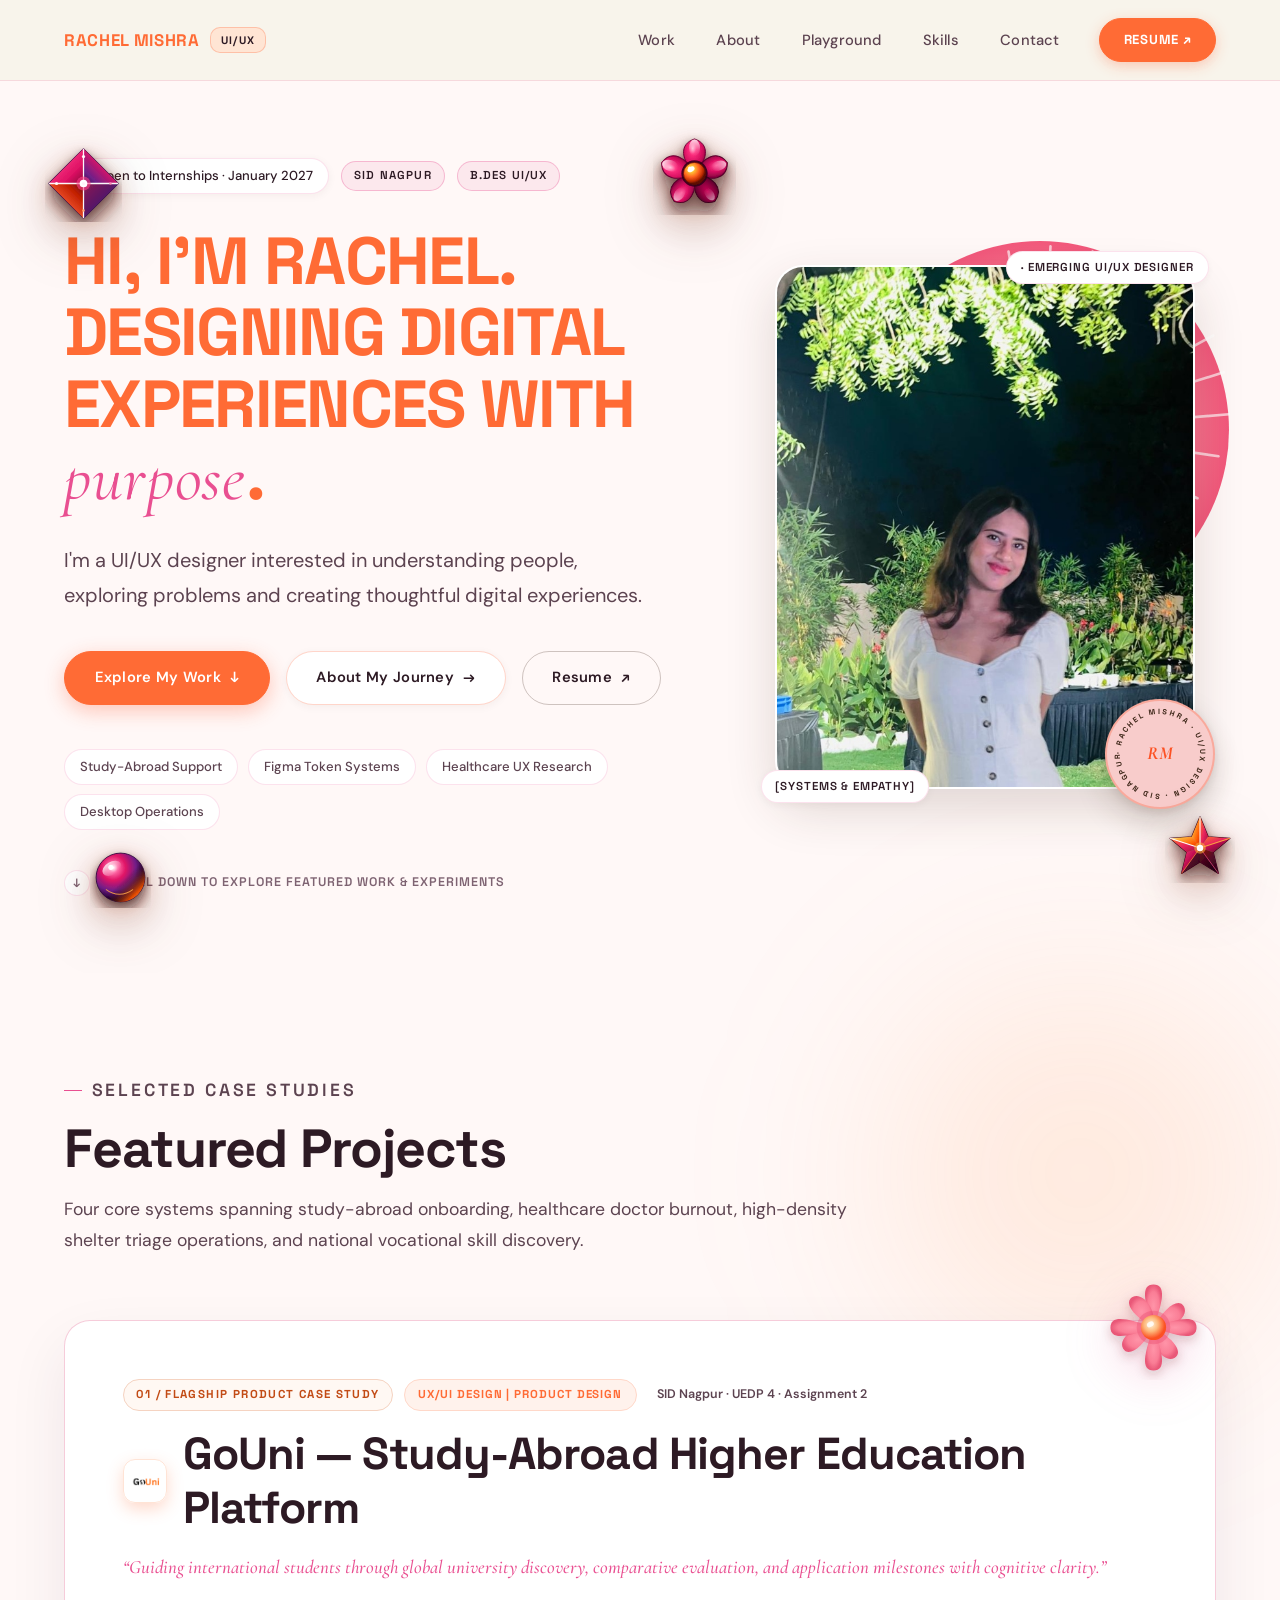
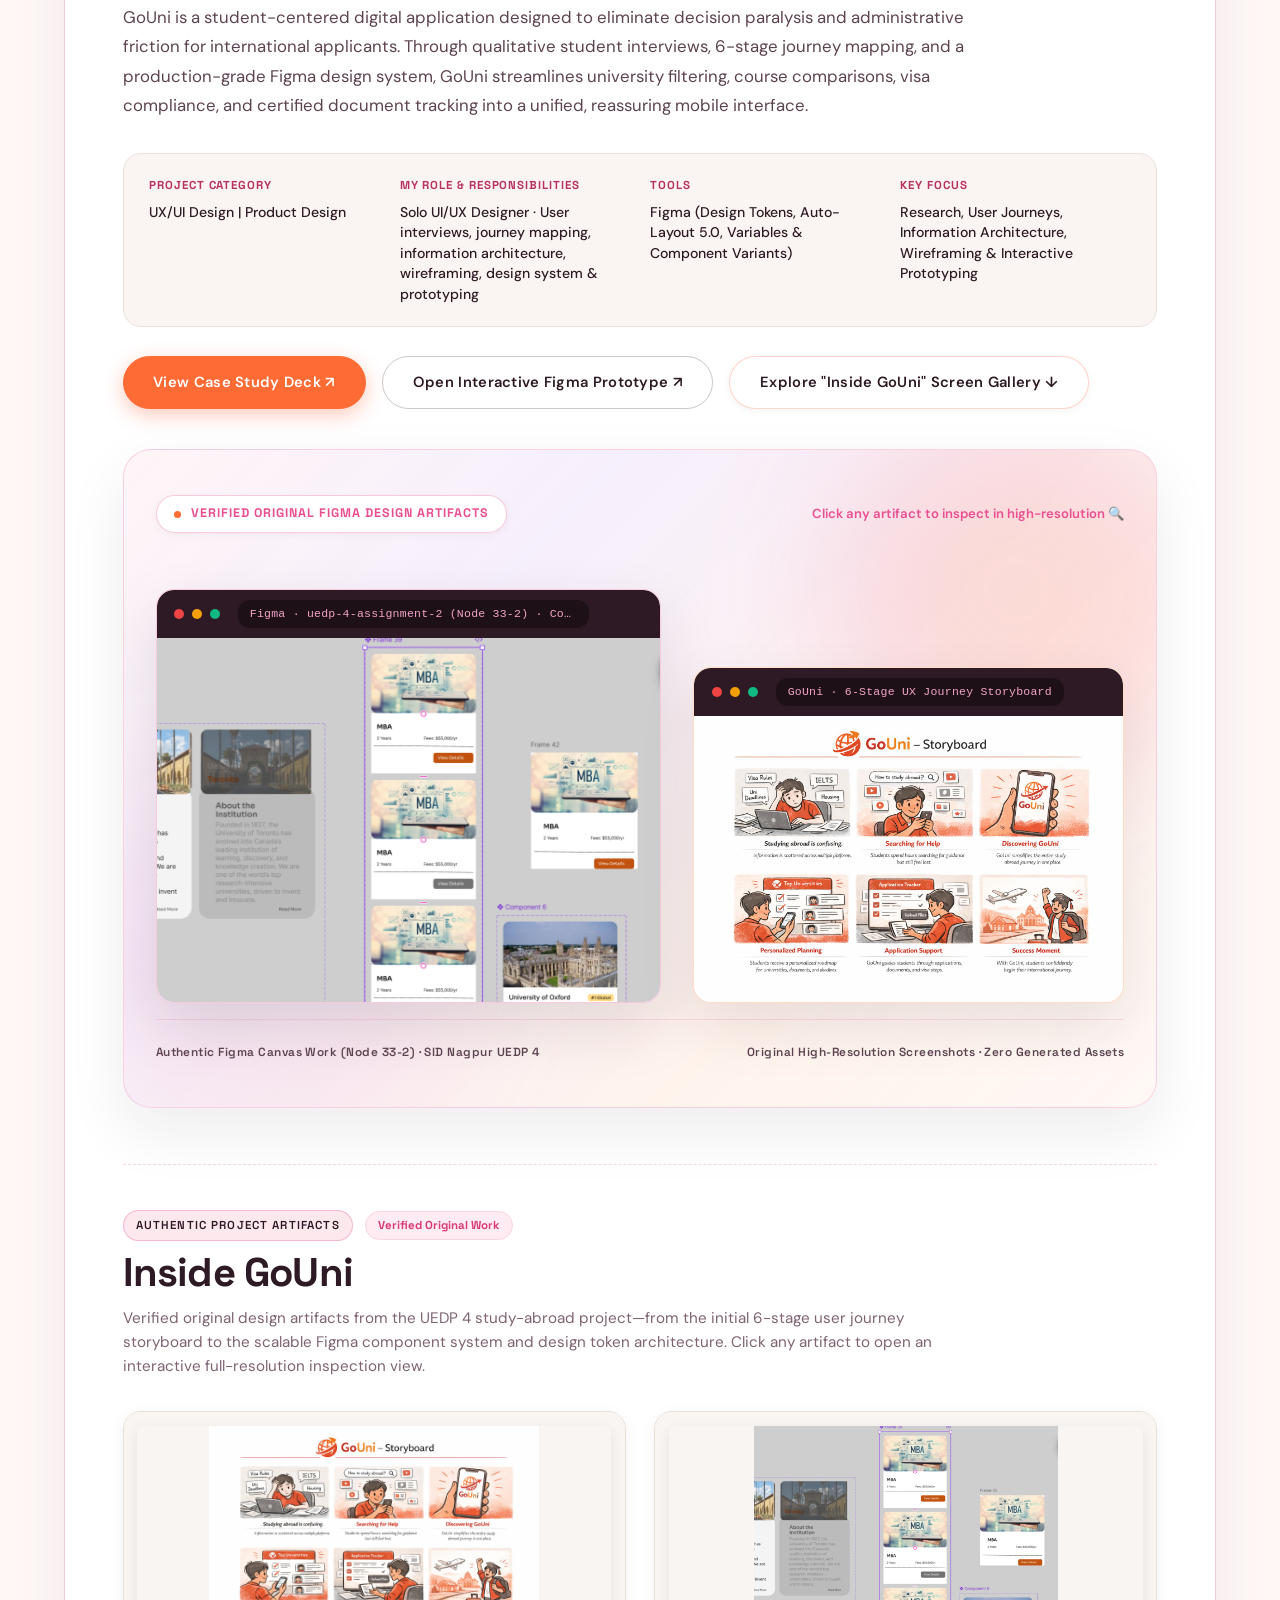
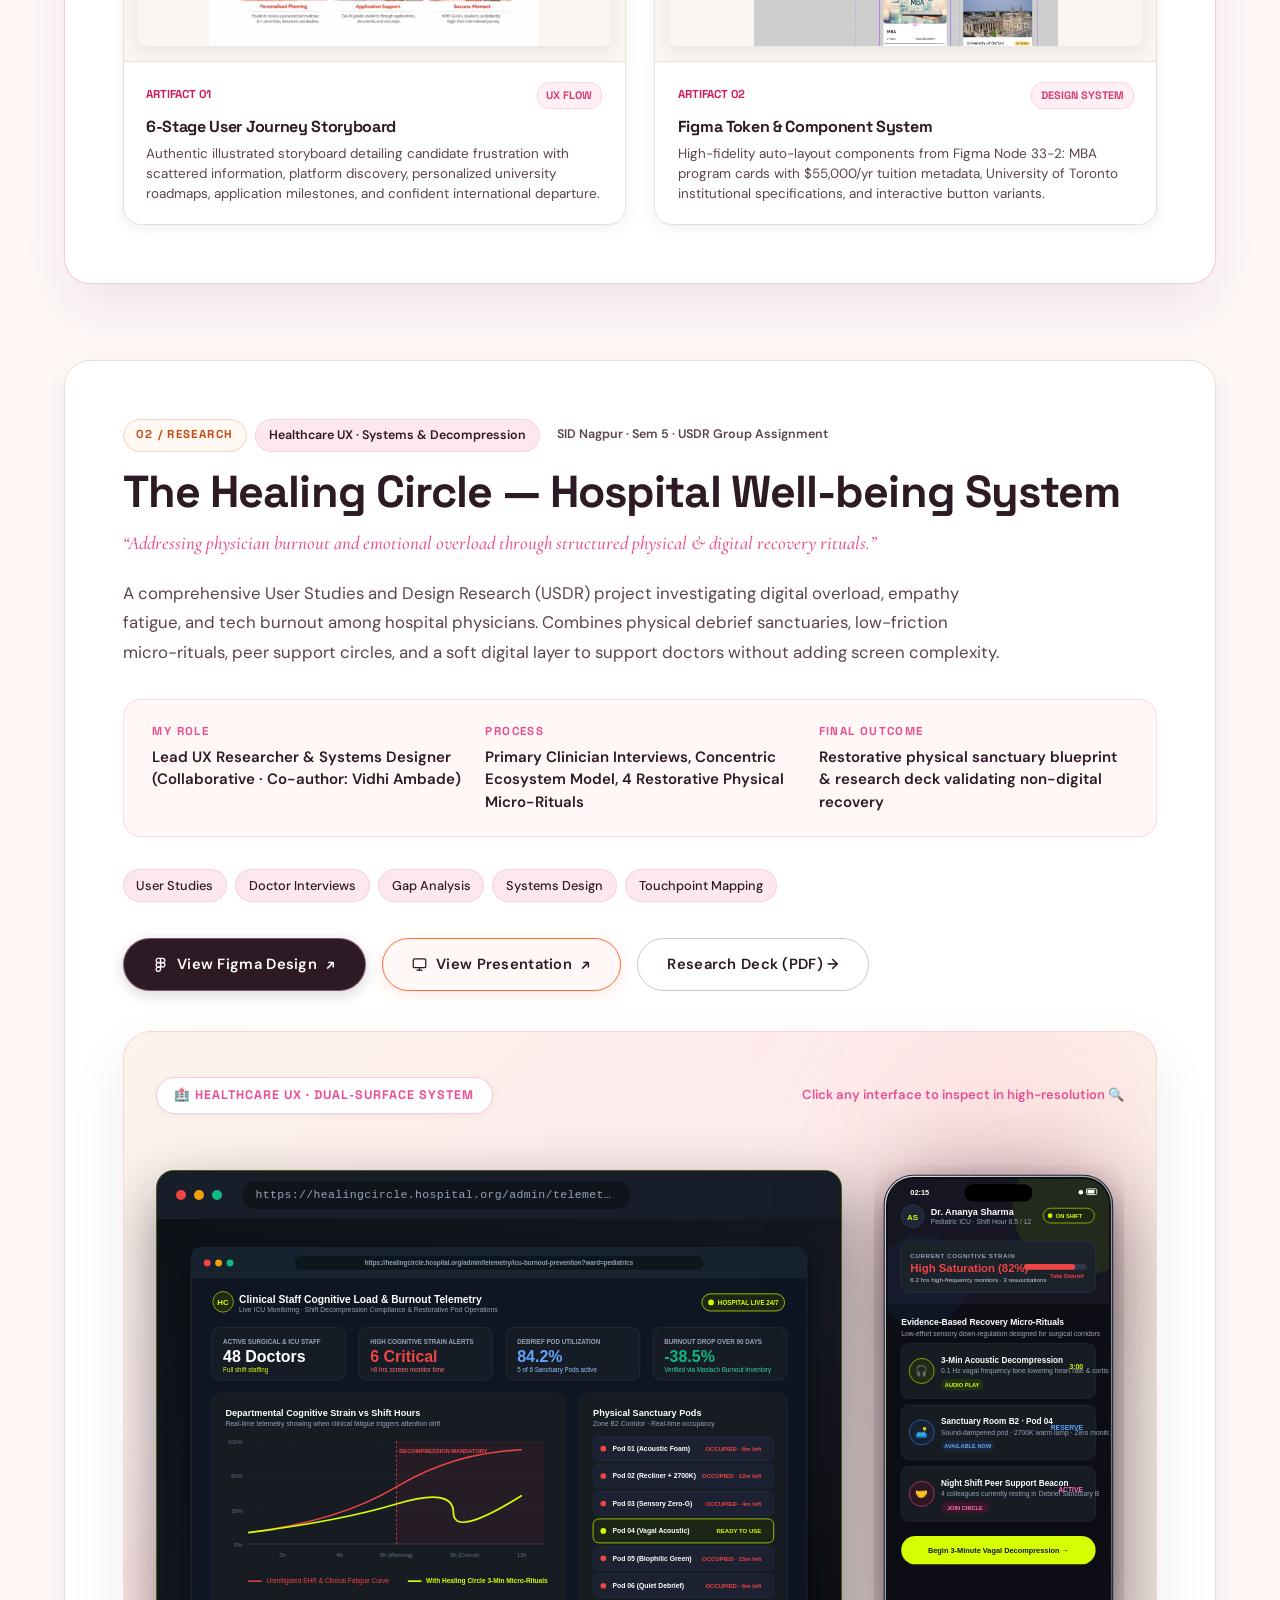
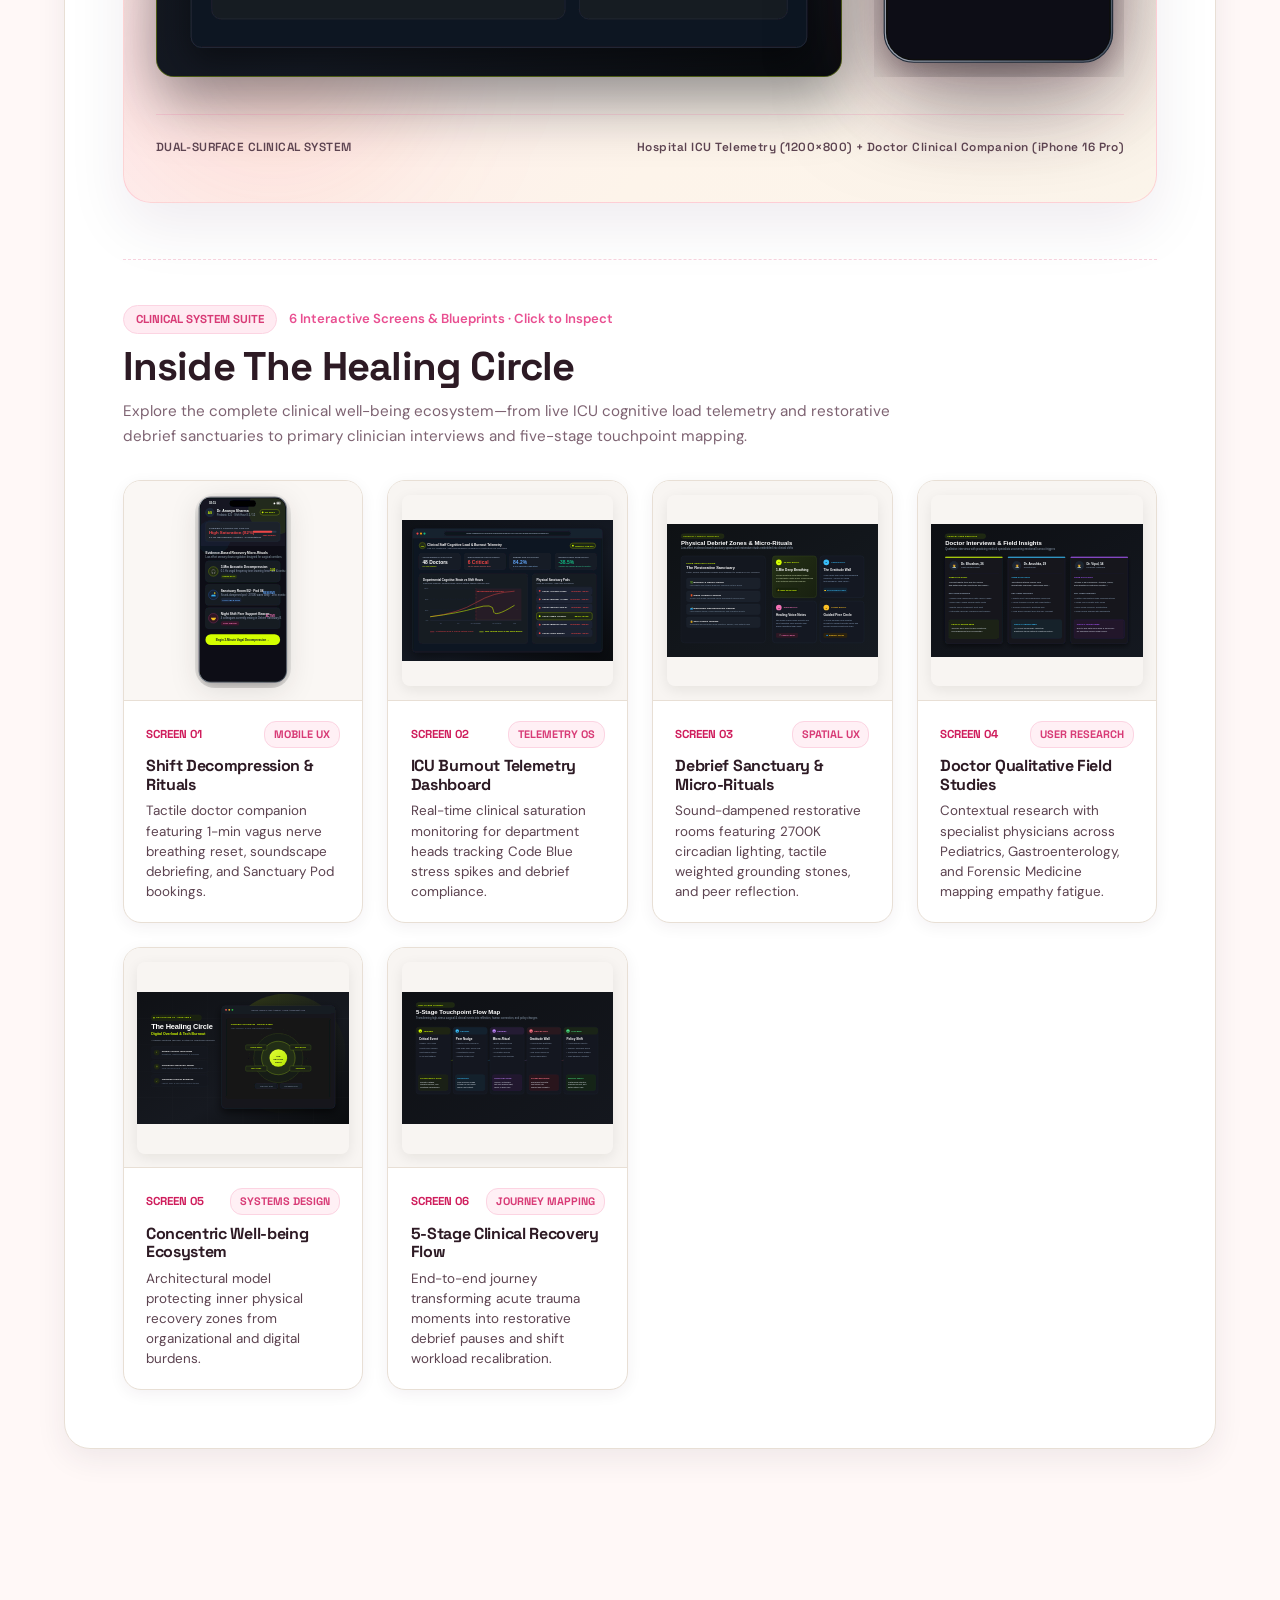
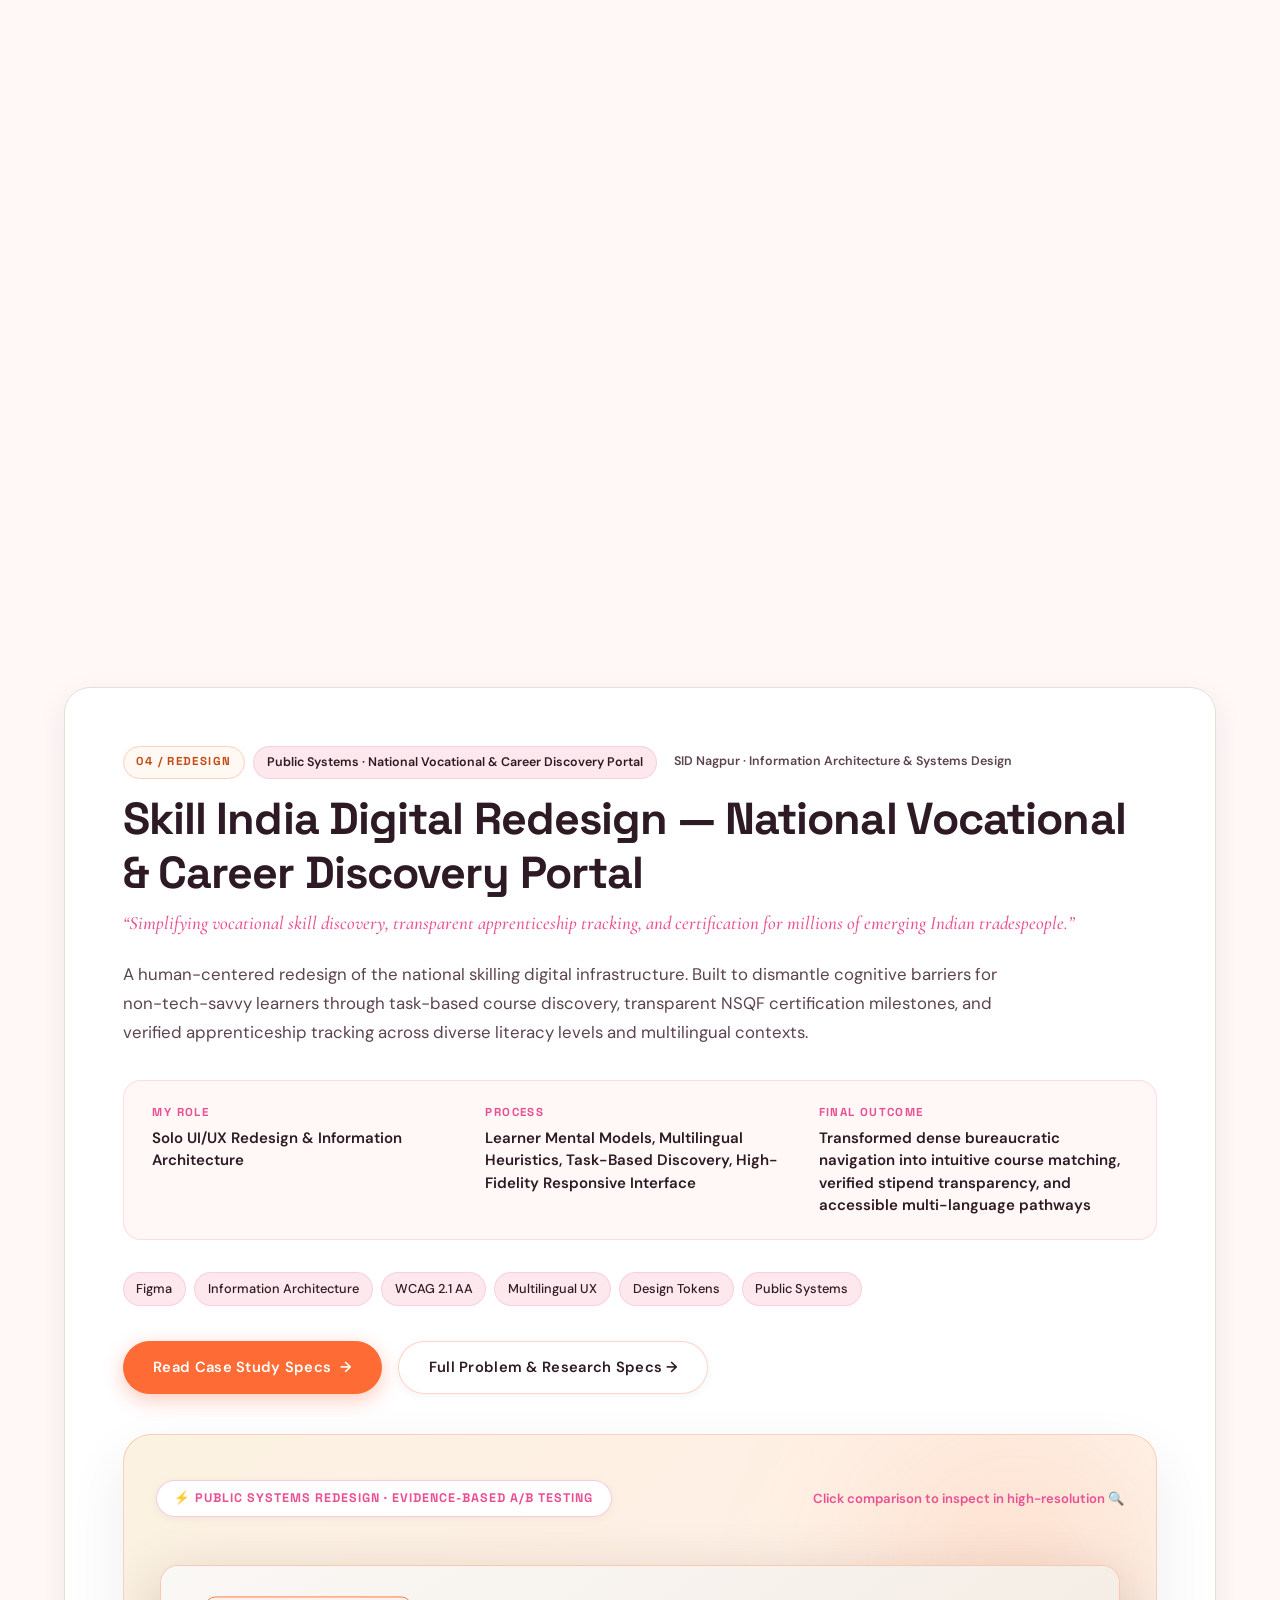
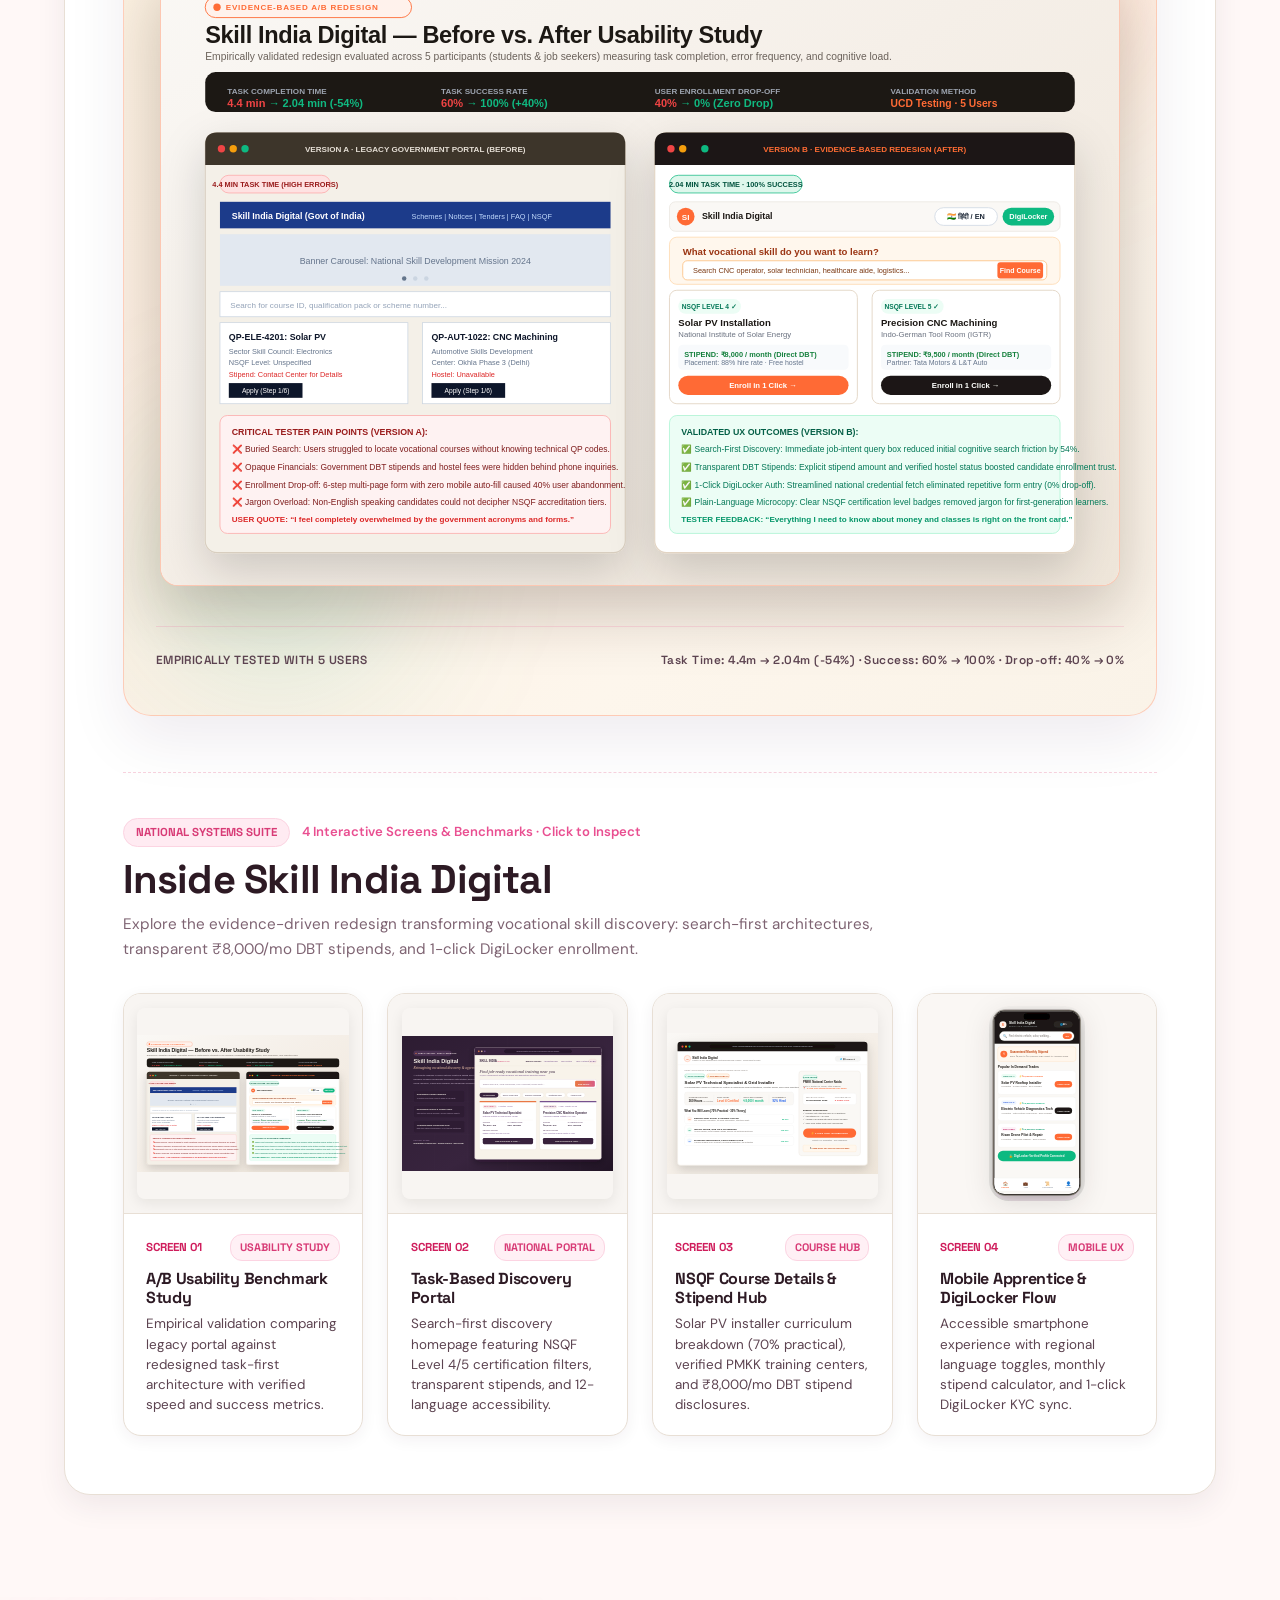
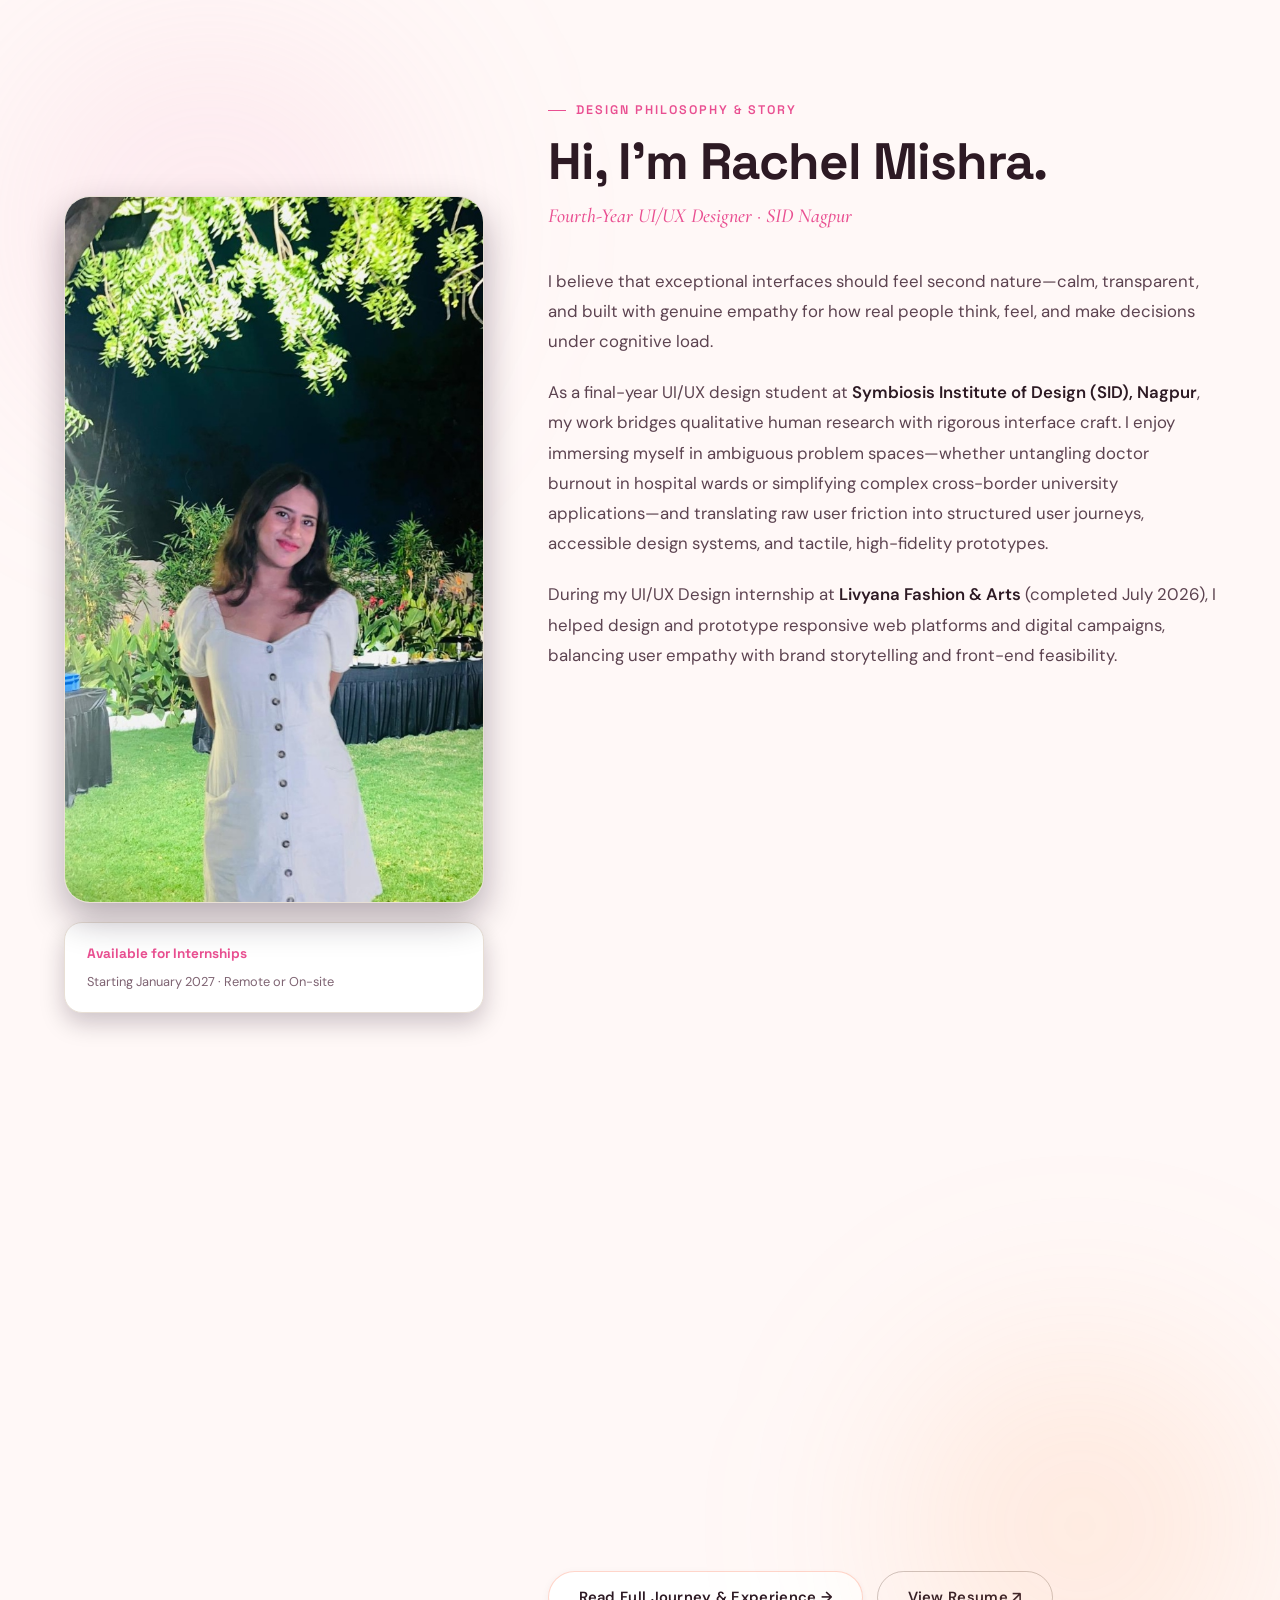
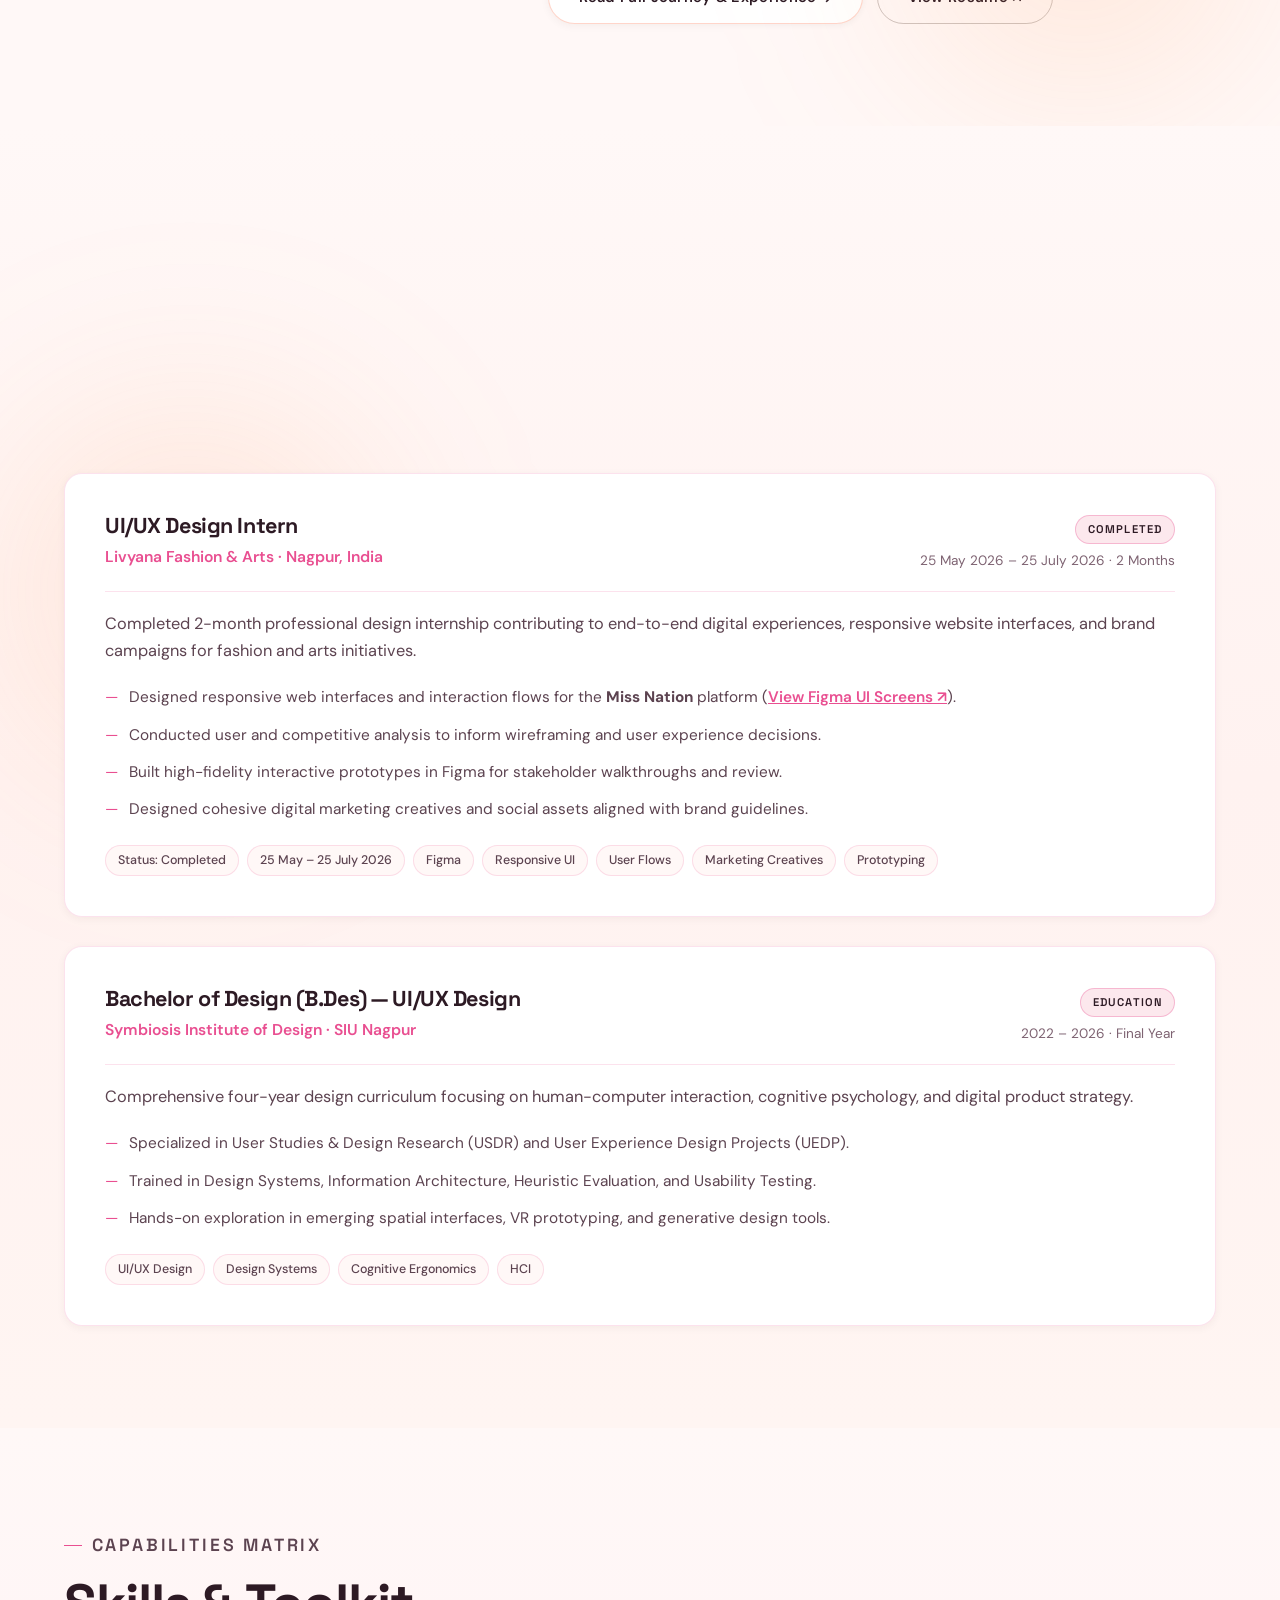
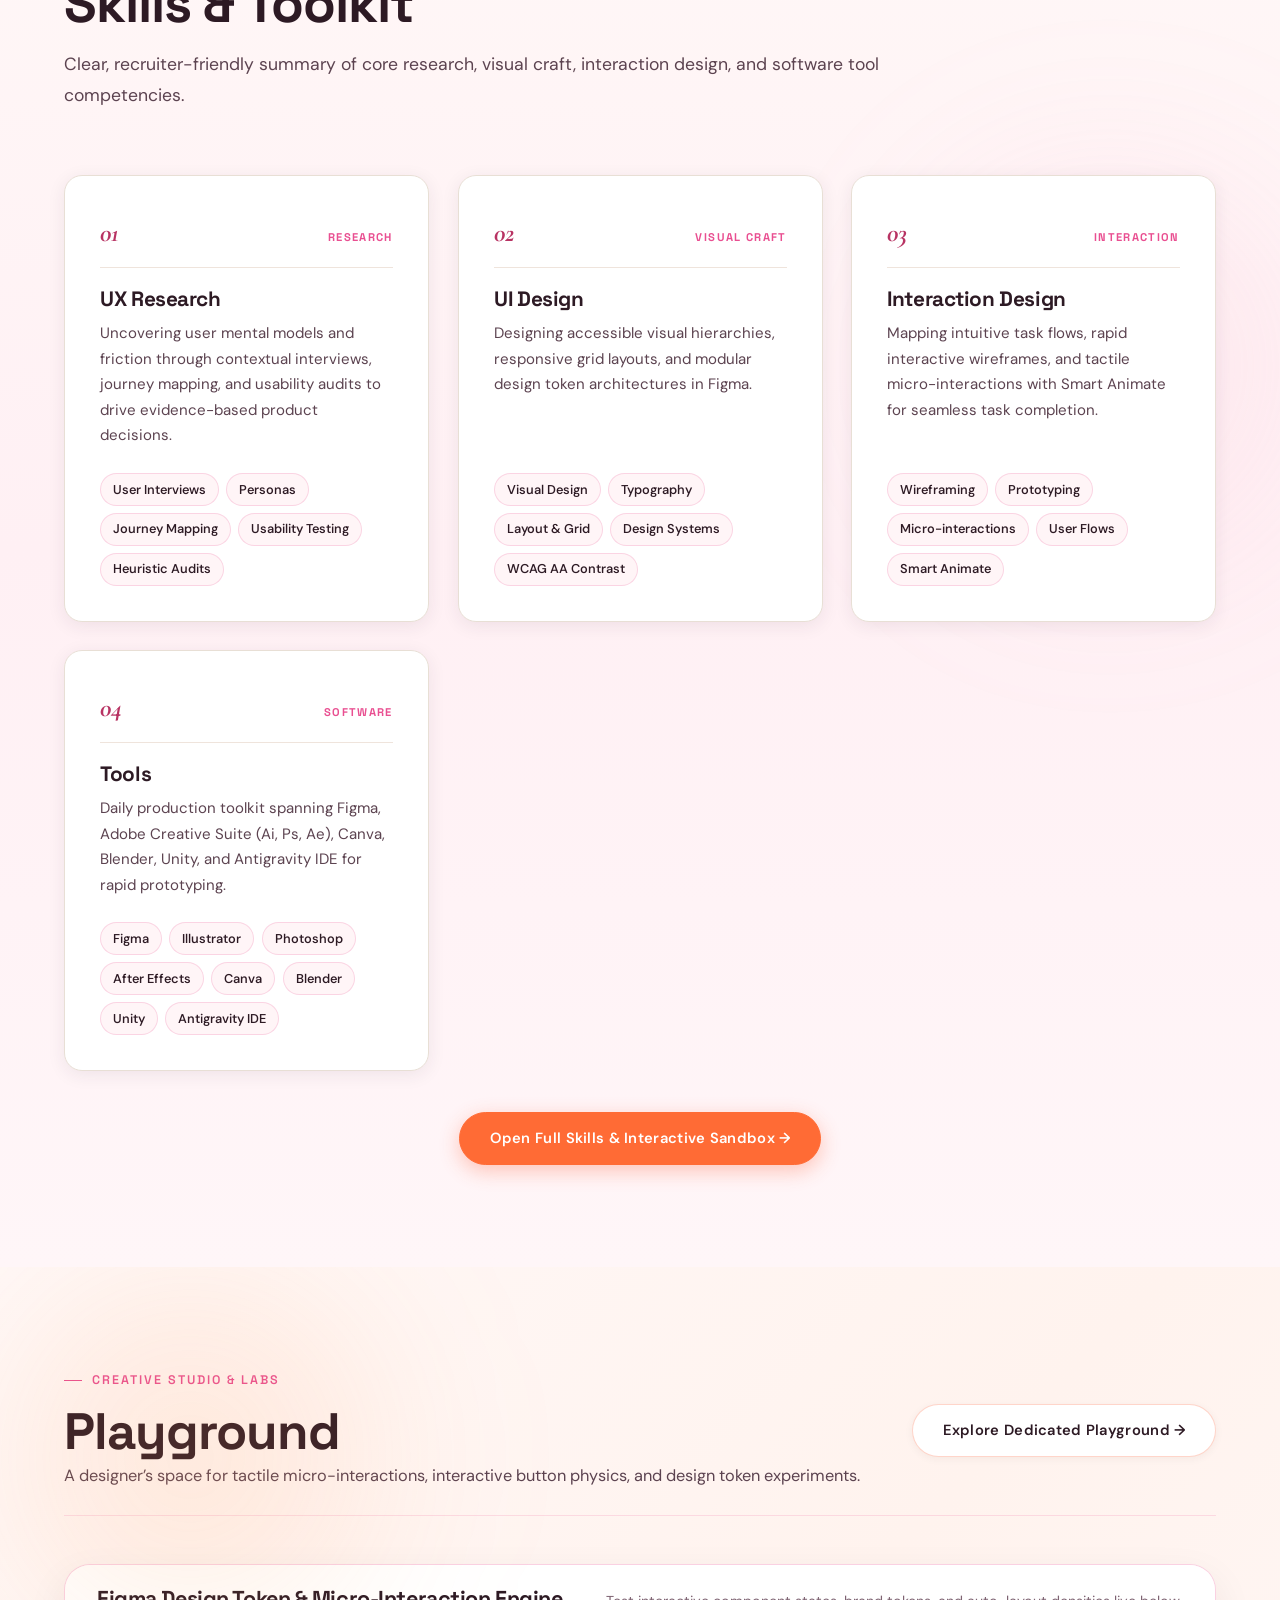
==== commit 970ba31f: "feat(usdr): add View Figma Design and Canva Presentation buttons to USDR project section" ====
--- a/index.html
+++ b/index.html
@@ -324,7 +324,7 @@
             <div style="display: flex; gap: 0.5rem; flex-wrap: wrap; margin-bottom: 0.8rem;">
               <span class="project-num-badge">02 / RESEARCH</span>
               <span class="project-category-tag">Healthcare UX · Systems &amp; Decompression</span>
-              <span class="project-scope-tag">SID Nagpur · Sem 5 · USDR Assignment 2</span>
+              <span class="project-scope-tag">SID Nagpur · Sem 5 · USDR Group Assignment</span>
             </div>
             <h3 class="project-title">The Healing Circle — Hospital Well-being System</h3>
             <p class="project-tagline">“Addressing physician burnout and emotional overload through structured physical &amp; digital recovery rituals.”</p>
@@ -358,12 +358,18 @@
         </div>
 
         <div class="project-actions">
-          <a href="project_healing_circle.pdf" target="_blank" rel="noopener" class="btn btn-primary">
-            <span>View Full Research Deck (PDF)</span>
-            <span>&rarr;</span>
+          <a href="https://www.figma.com/design/m9fHS9gqmewDWdcfrSonLD/usdr-group-assignment?node-id=1-2&amp;t=d2Qp5uyCzloY89Fa-1" target="_blank" rel="noopener" class="btn btn-primary btn-figma">
+            <svg width="15" height="15" viewBox="0 0 24 24" fill="none" stroke="currentColor" stroke-width="2" stroke-linecap="round" stroke-linejoin="round" aria-hidden="true"><path d="M5 5.5A3.5 3.5 0 0 1 8.5 2H12v7H8.5A3.5 3.5 0 0 1 5 5.5z"/><path d="M12 2h3.5a3.5 3.5 0 1 1 0 7H12V2z"/><path d="M12 12.5a3.5 3.5 0 1 1 7 0 3.5 3.5 0 1 1-7 0z"/><path d="M5 19.5A3.5 3.5 0 0 1 8.5 16H12v3.5a3.5 3.5 0 1 1-7 0z"/><path d="M5 12.5A3.5 3.5 0 0 1 8.5 9H12v7H8.5A3.5 3.5 0 0 1 5 12.5z"/></svg>
+            <span>View Figma Design</span>
+            <span class="btn-arrow">↗</span>
           </a>
-          <a href="projects.html#project-healing-circle" class="btn btn-secondary">
-            <span>Full Problem &amp; Research Specs &rarr;</span>
+          <a href="https://www.canva.com/design/DAHI6N23nGM/7Ok8pXjOPCfcyNLwb6MTUA/edit" target="_blank" rel="noopener" class="btn btn-secondary btn-canva">
+            <svg width="15" height="15" viewBox="0 0 24 24" fill="none" stroke="currentColor" stroke-width="2" stroke-linecap="round" stroke-linejoin="round" aria-hidden="true"><rect x="2" y="3" width="20" height="14" rx="2"/><line x1="8" y1="21" x2="16" y2="21"/><line x1="12" y1="17" x2="12" y2="21"/></svg>
+            <span>View Presentation</span>
+            <span class="btn-arrow">↗</span>
+          </a>
+          <a href="project_healing_circle.pdf" target="_blank" rel="noopener" class="btn btn-ghost">
+            <span>Research Deck (PDF) &rarr;</span>
           </a>
         </div>
 
--- a/style.css
+++ b/style.css
@@ -558,6 +558,36 @@
   transform: translateY(-2px);
 }
 
+.btn-figma {
+  background: #2D1A24;
+  color: #FFFFFF !important;
+  border: 1.5px solid rgba(244, 163, 199, 0.45);
+  box-shadow: 0 4px 14px rgba(45, 26, 36, 0.18);
+}
+
+.btn-figma:hover {
+  background: #3E2432;
+  color: #FFFFFF !important;
+  border-color: var(--accent-rose);
+  transform: translateY(-2px);
+  box-shadow: 0 8px 24px rgba(223, 74, 122, 0.28);
+}
+
+.btn-canva {
+  background: #FFF8F7;
+  color: var(--deep-plum) !important;
+  border: 1.5px solid var(--pop-orange);
+  box-shadow: 0 4px 14px rgba(255, 107, 53, 0.14);
+}
+
+.btn-canva:hover {
+  background: #FFF0E8;
+  color: var(--pop-orange) !important;
+  border-color: #E0531B;
+  transform: translateY(-2px);
+  box-shadow: 0 8px 24px rgba(255, 107, 53, 0.25);
+}
+
 /* ---------- 7. CONTINUOUS EDITORIAL MARQUEE ---------- */
 .marquee-wrapper {
   display: none !important;
@@ -4260,6 +4290,15 @@
 }
 
 @media (max-width: 640px) {
+  .project-actions {
+    flex-direction: column;
+    width: 100%;
+    gap: 0.75rem;
+  }
+  .project-actions .btn {
+    width: 100%;
+    justify-content: center;
+  }
   .gouni-verified-grid {
     grid-template-columns: 1fr !important;
   }
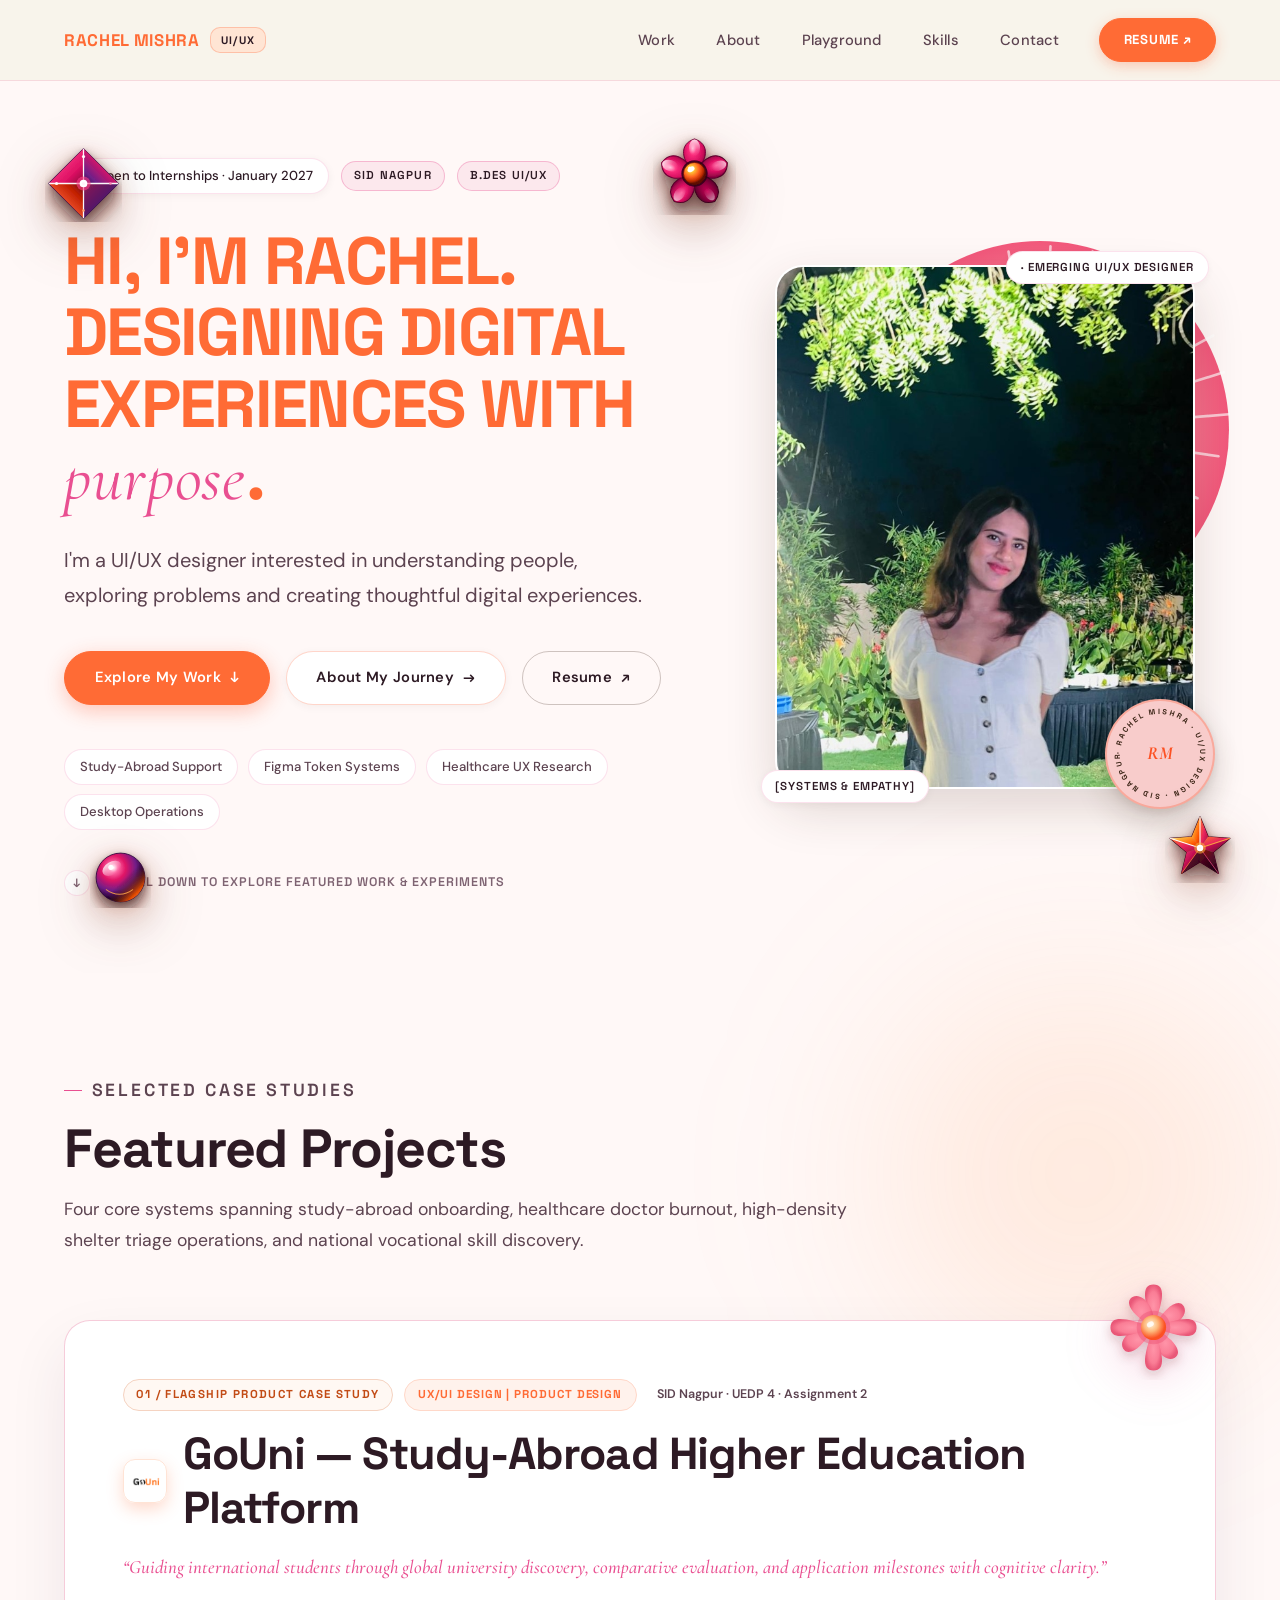
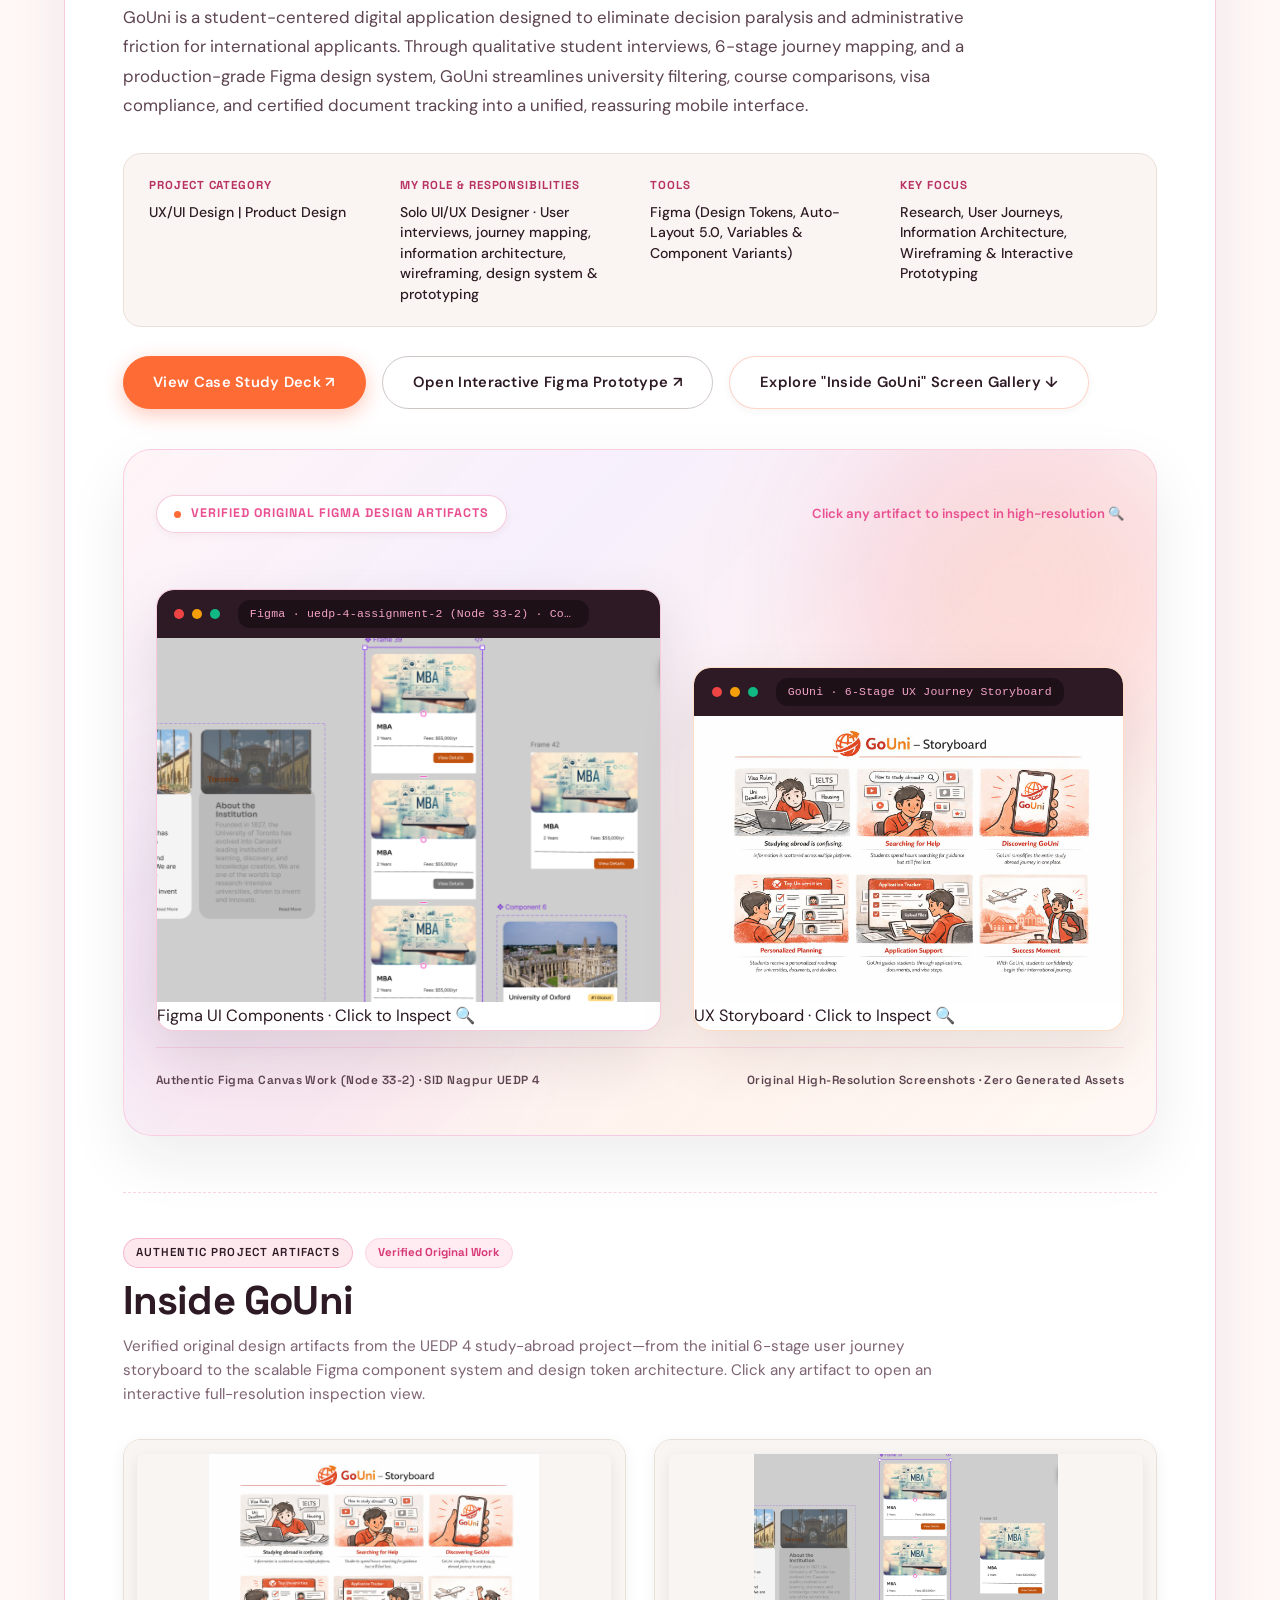
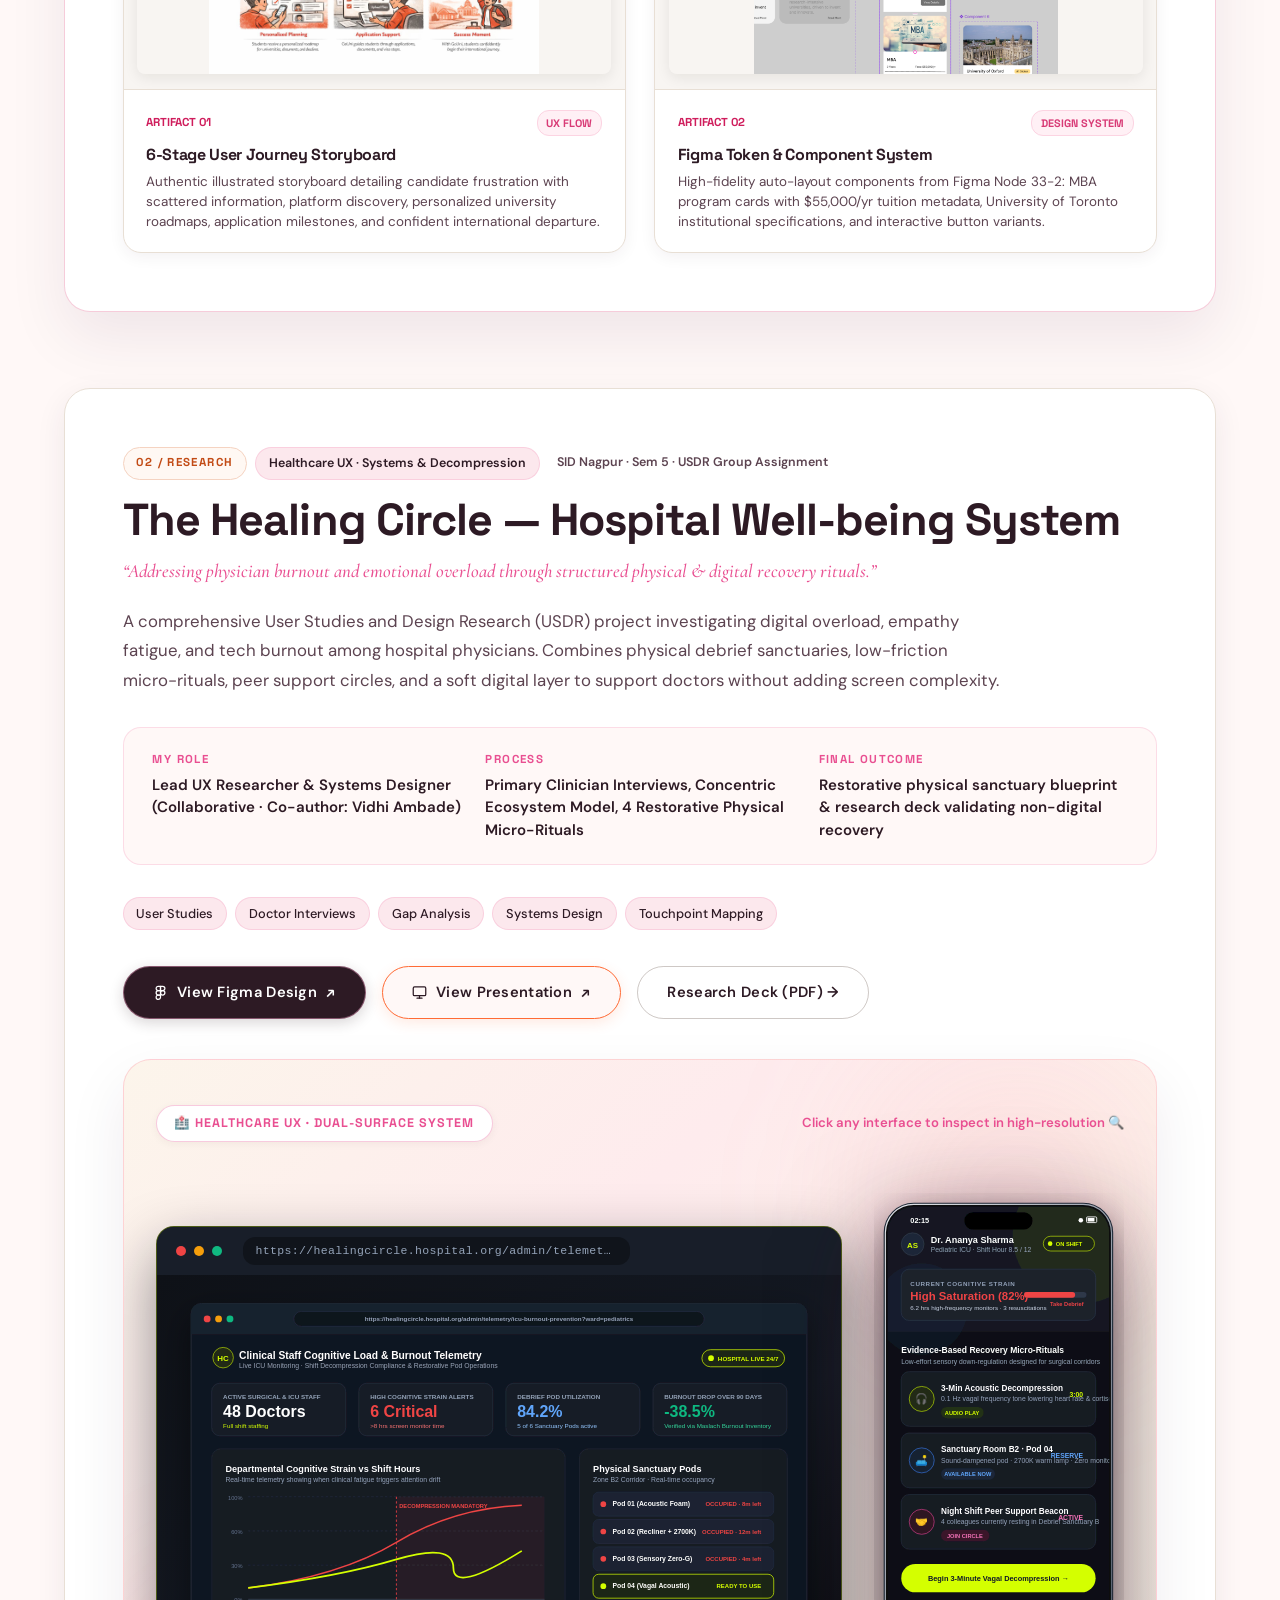
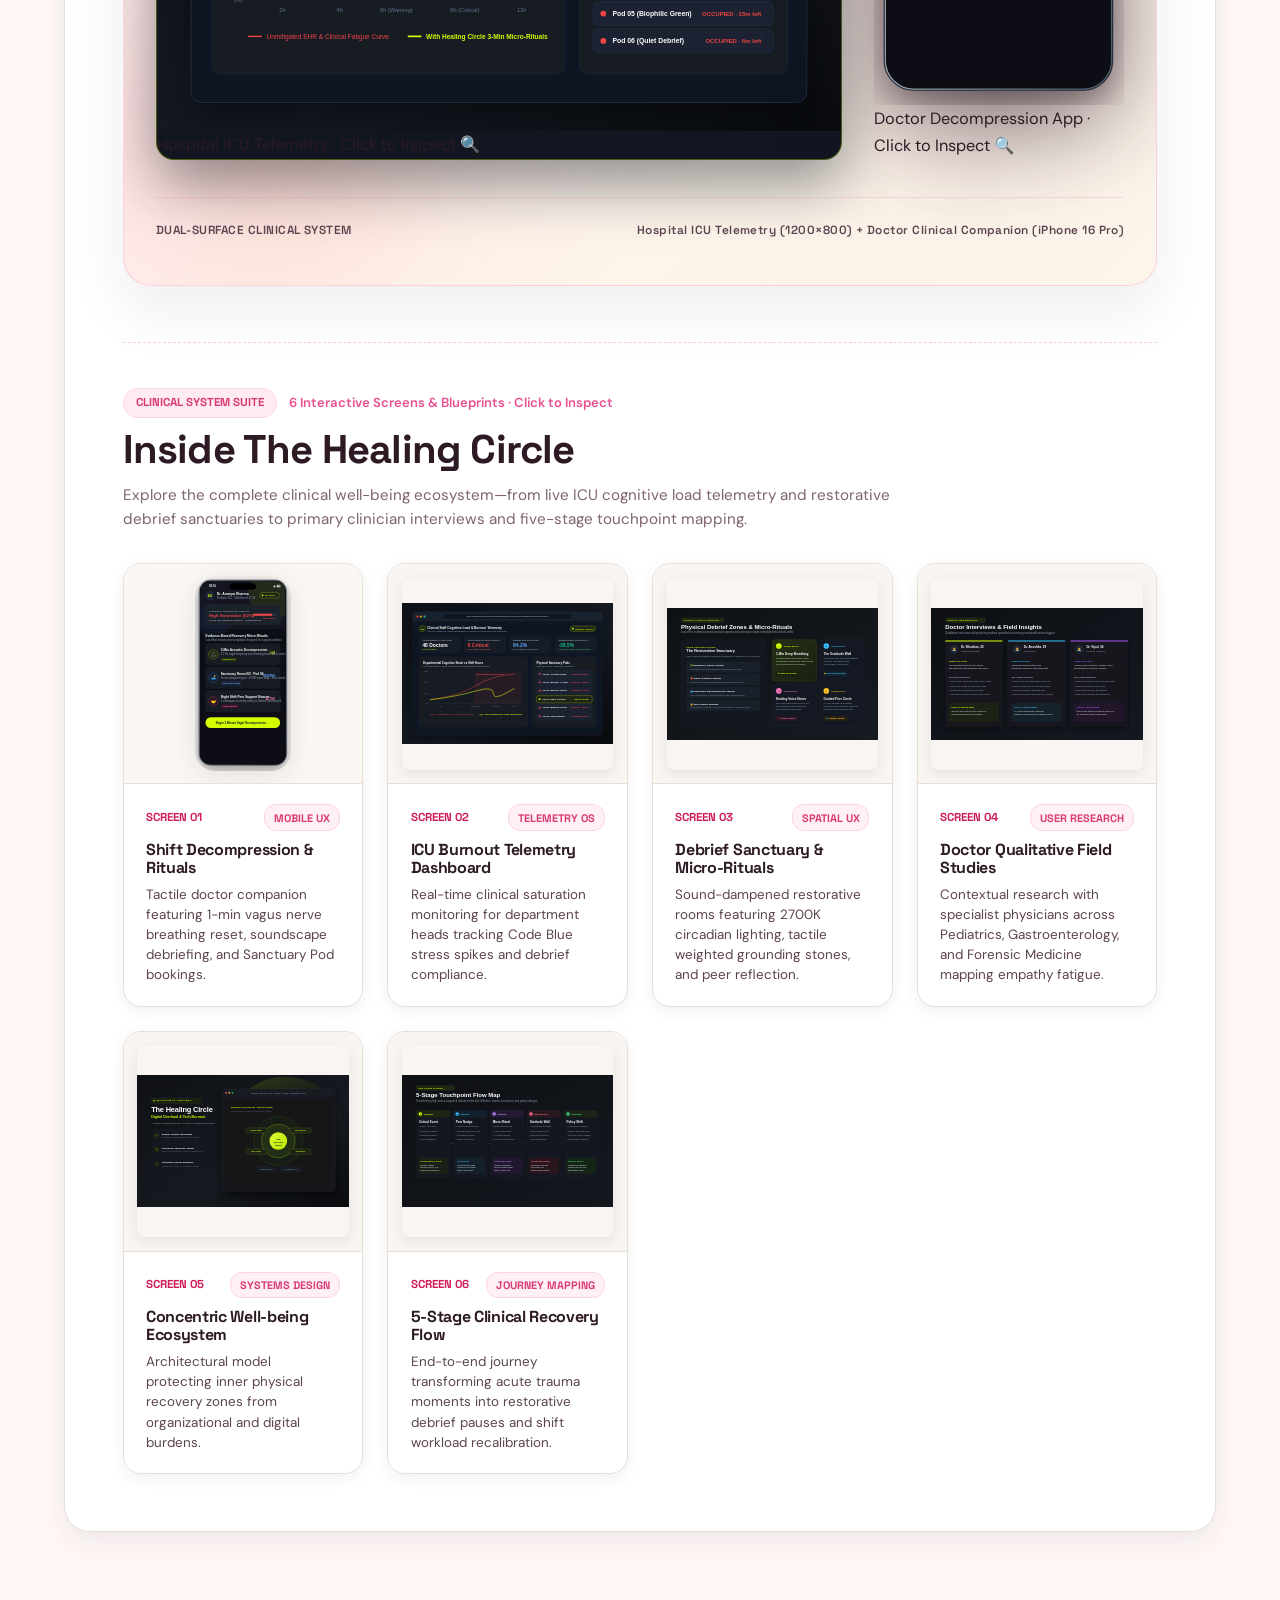
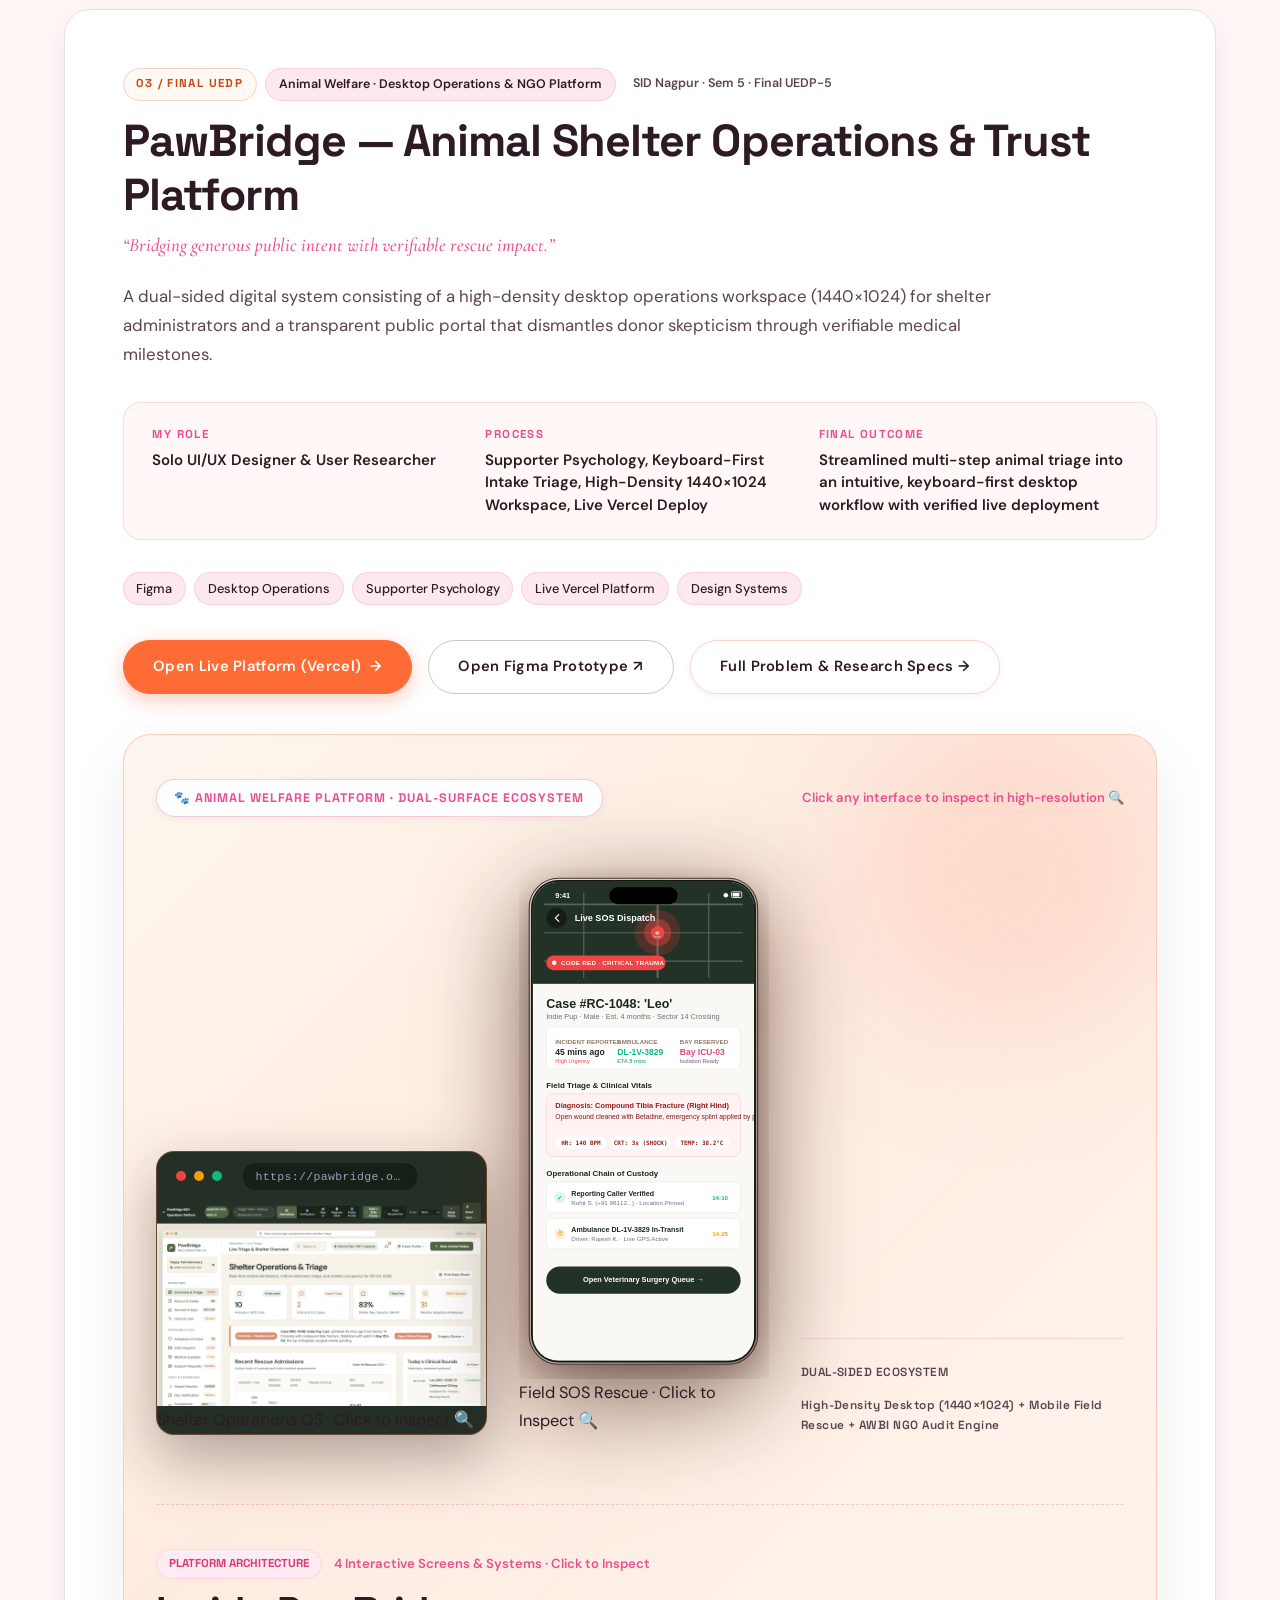
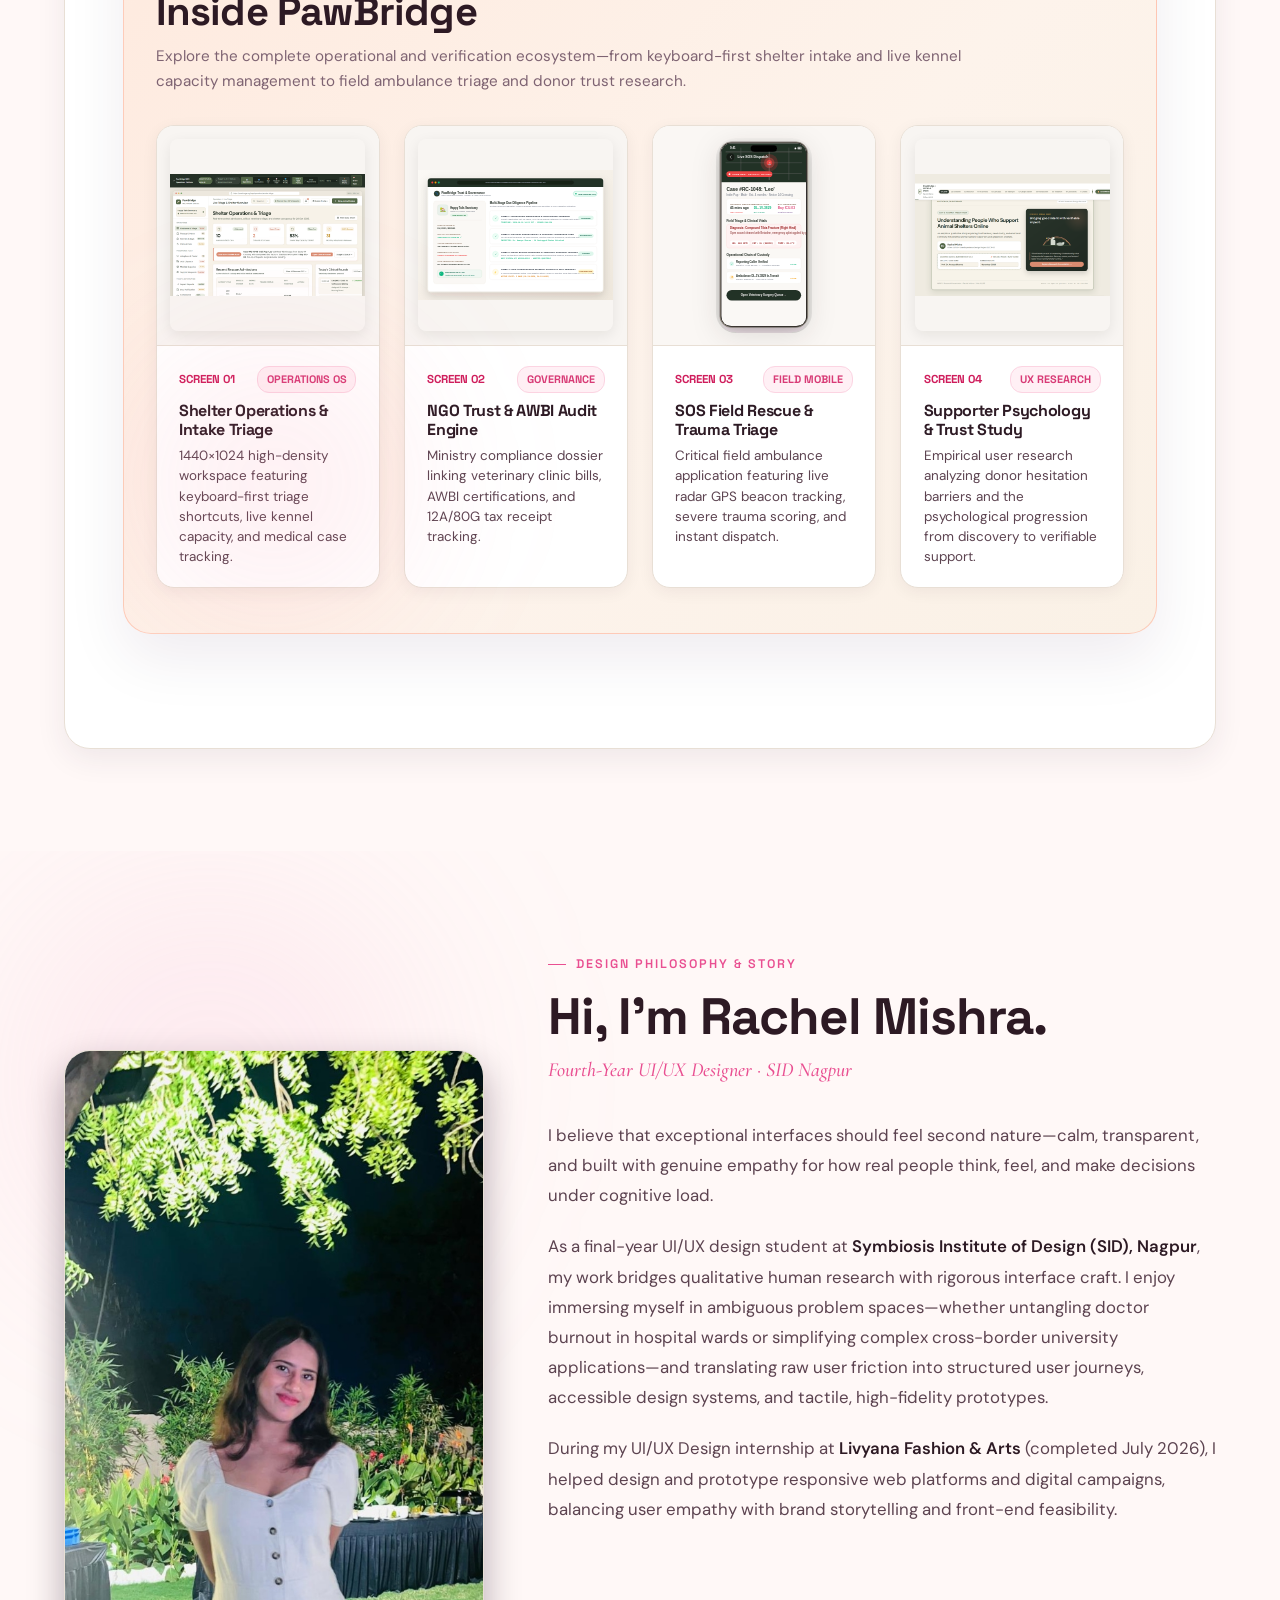
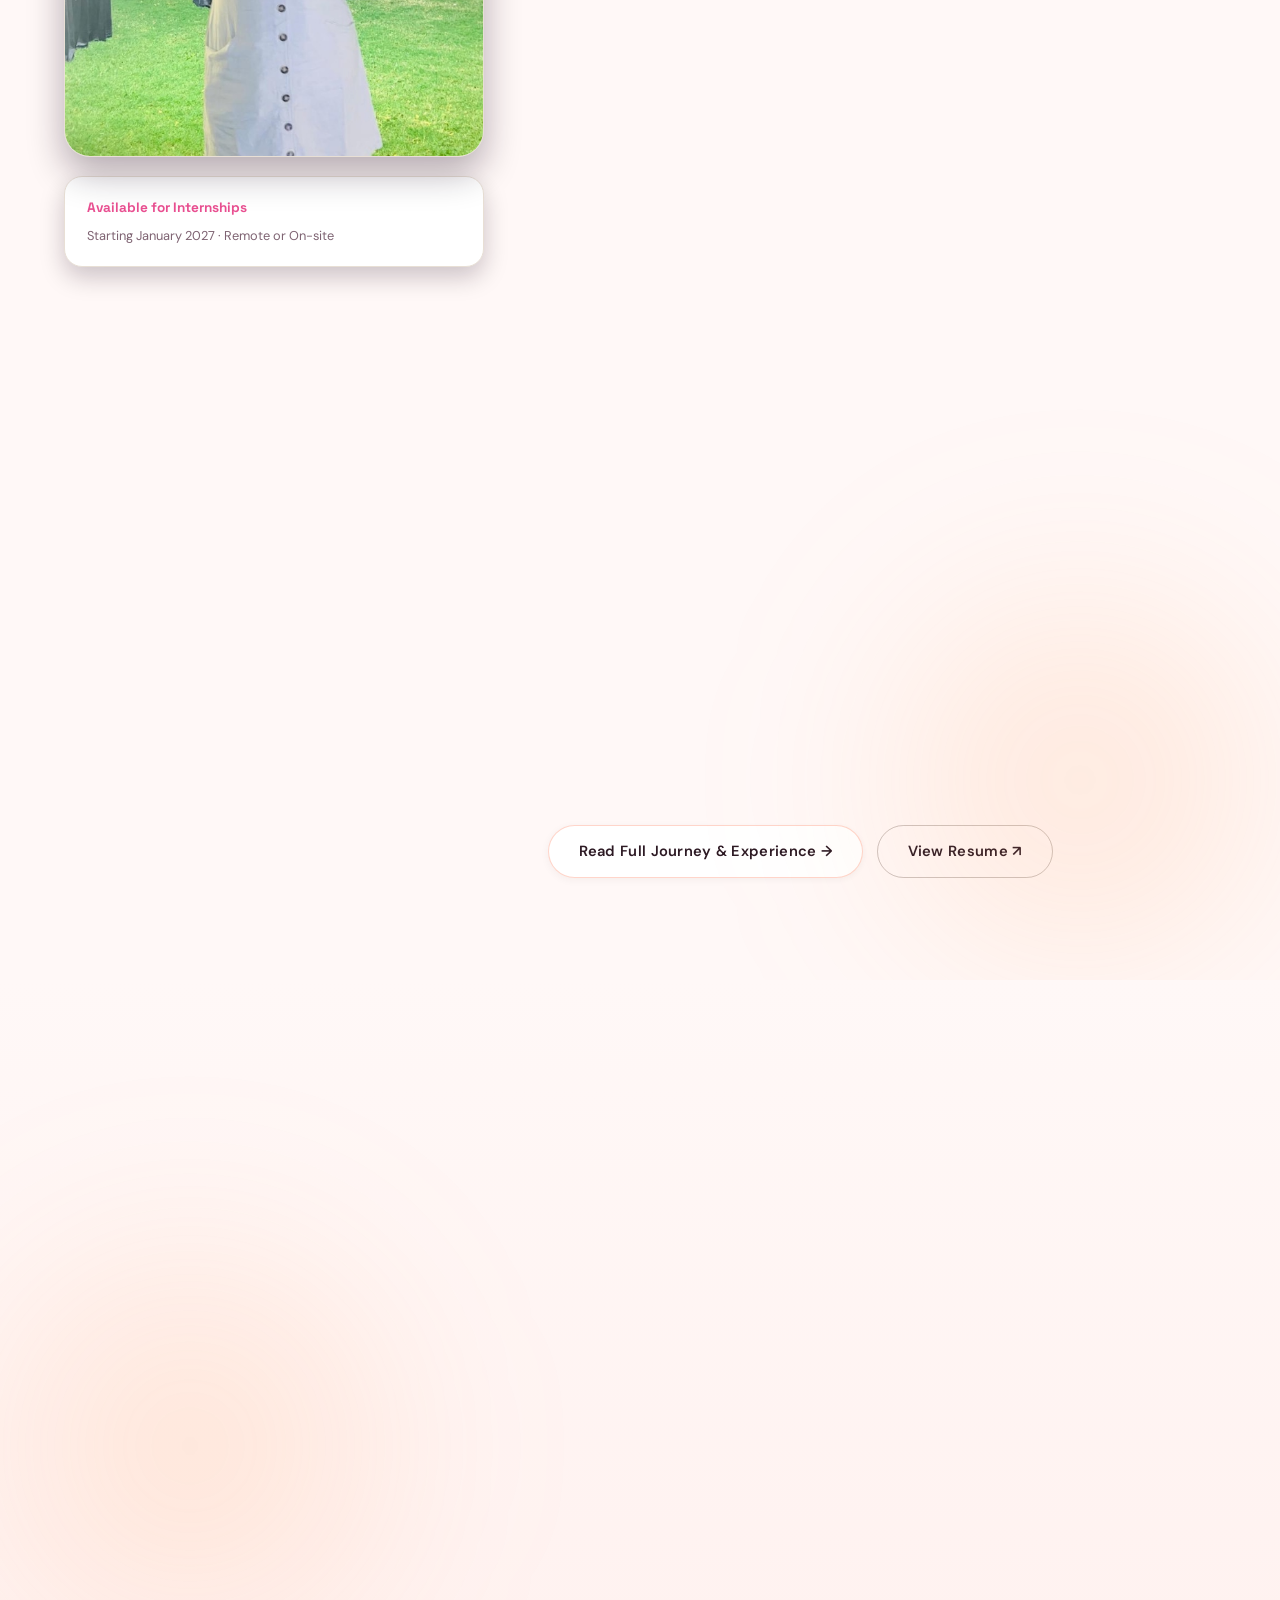
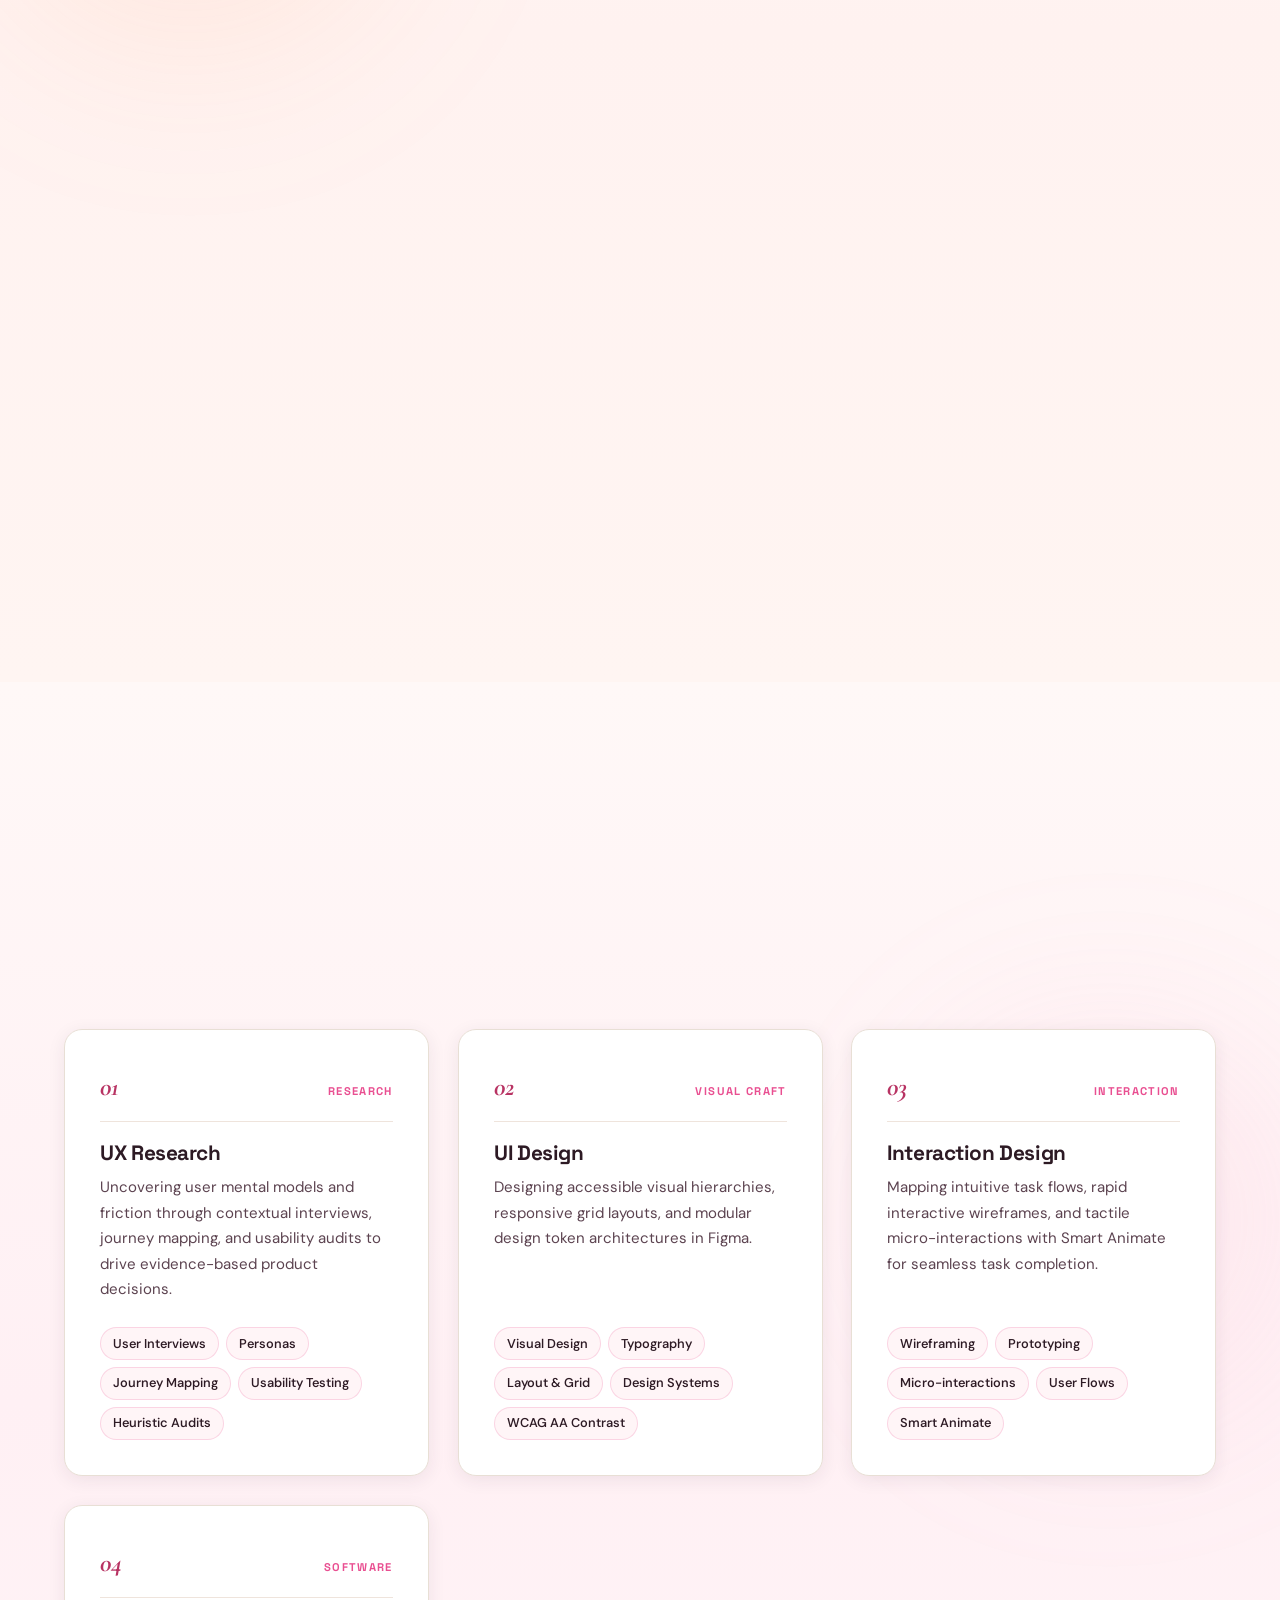
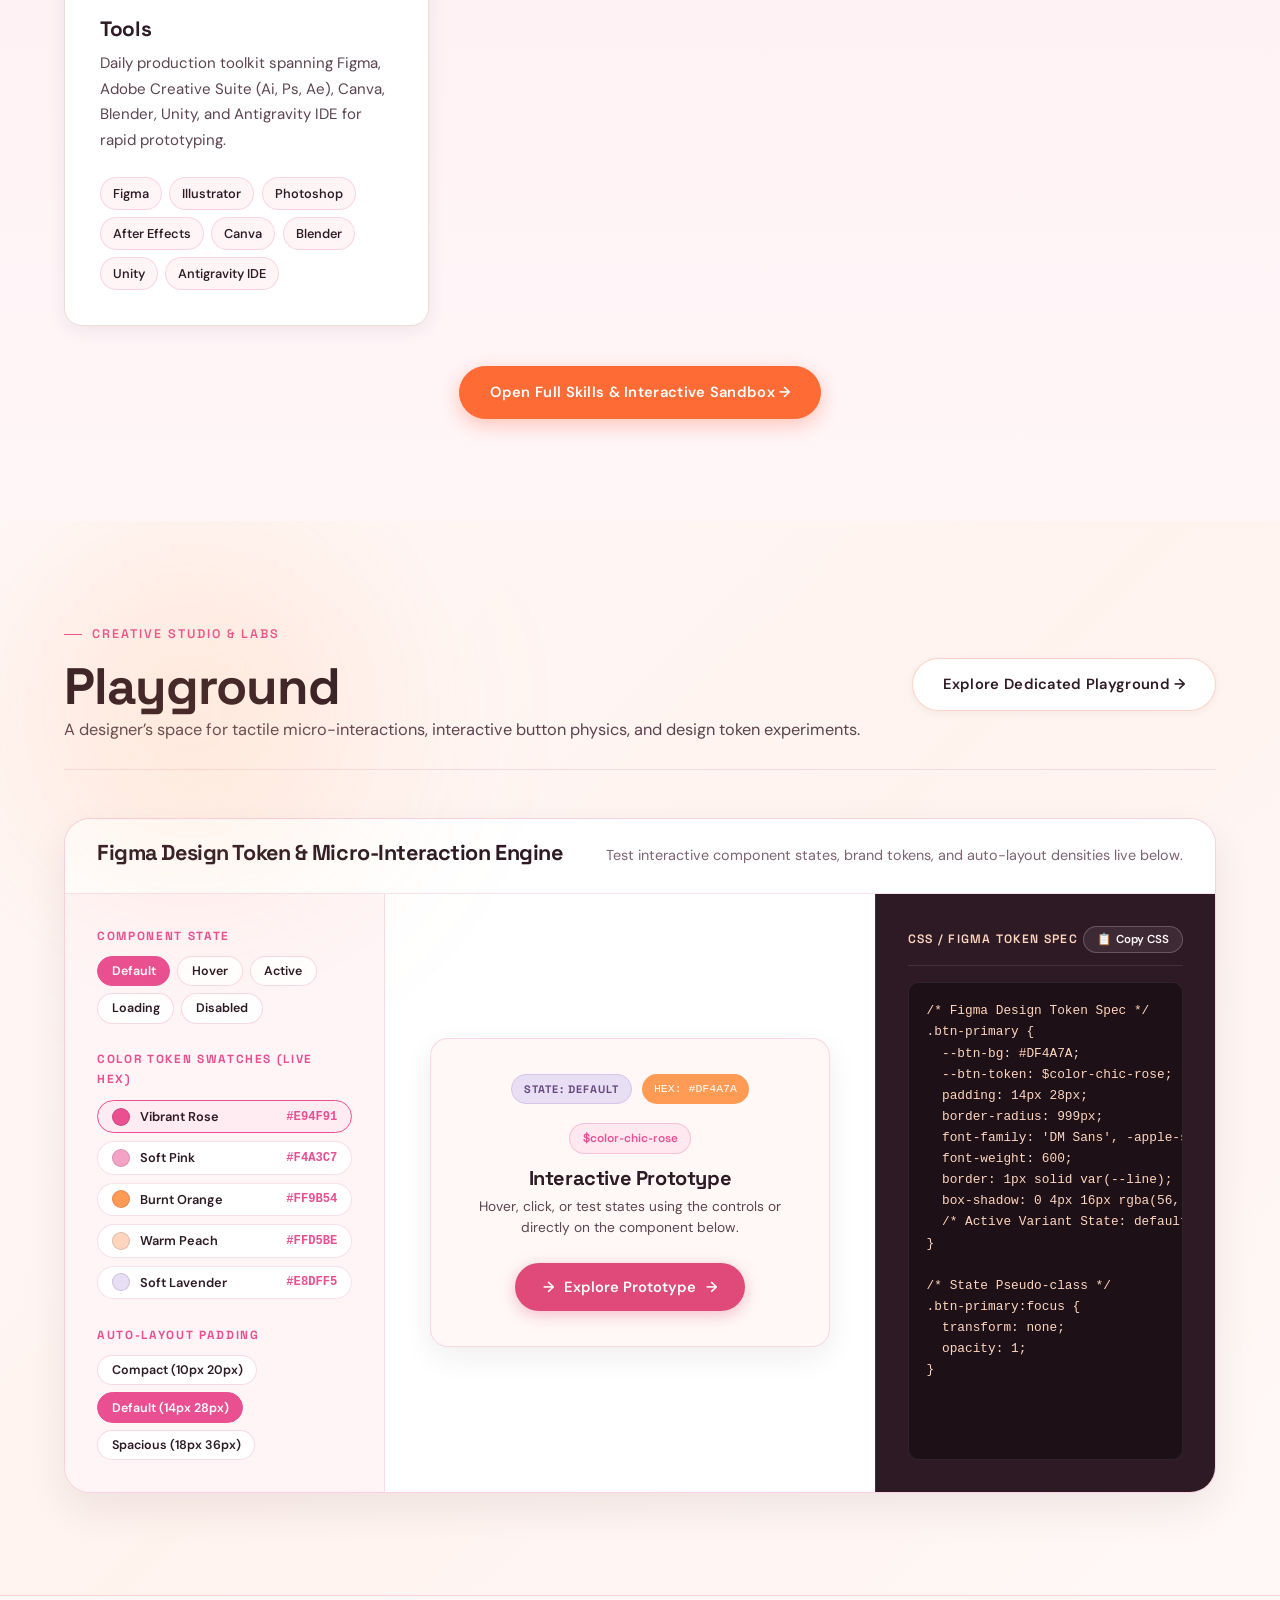
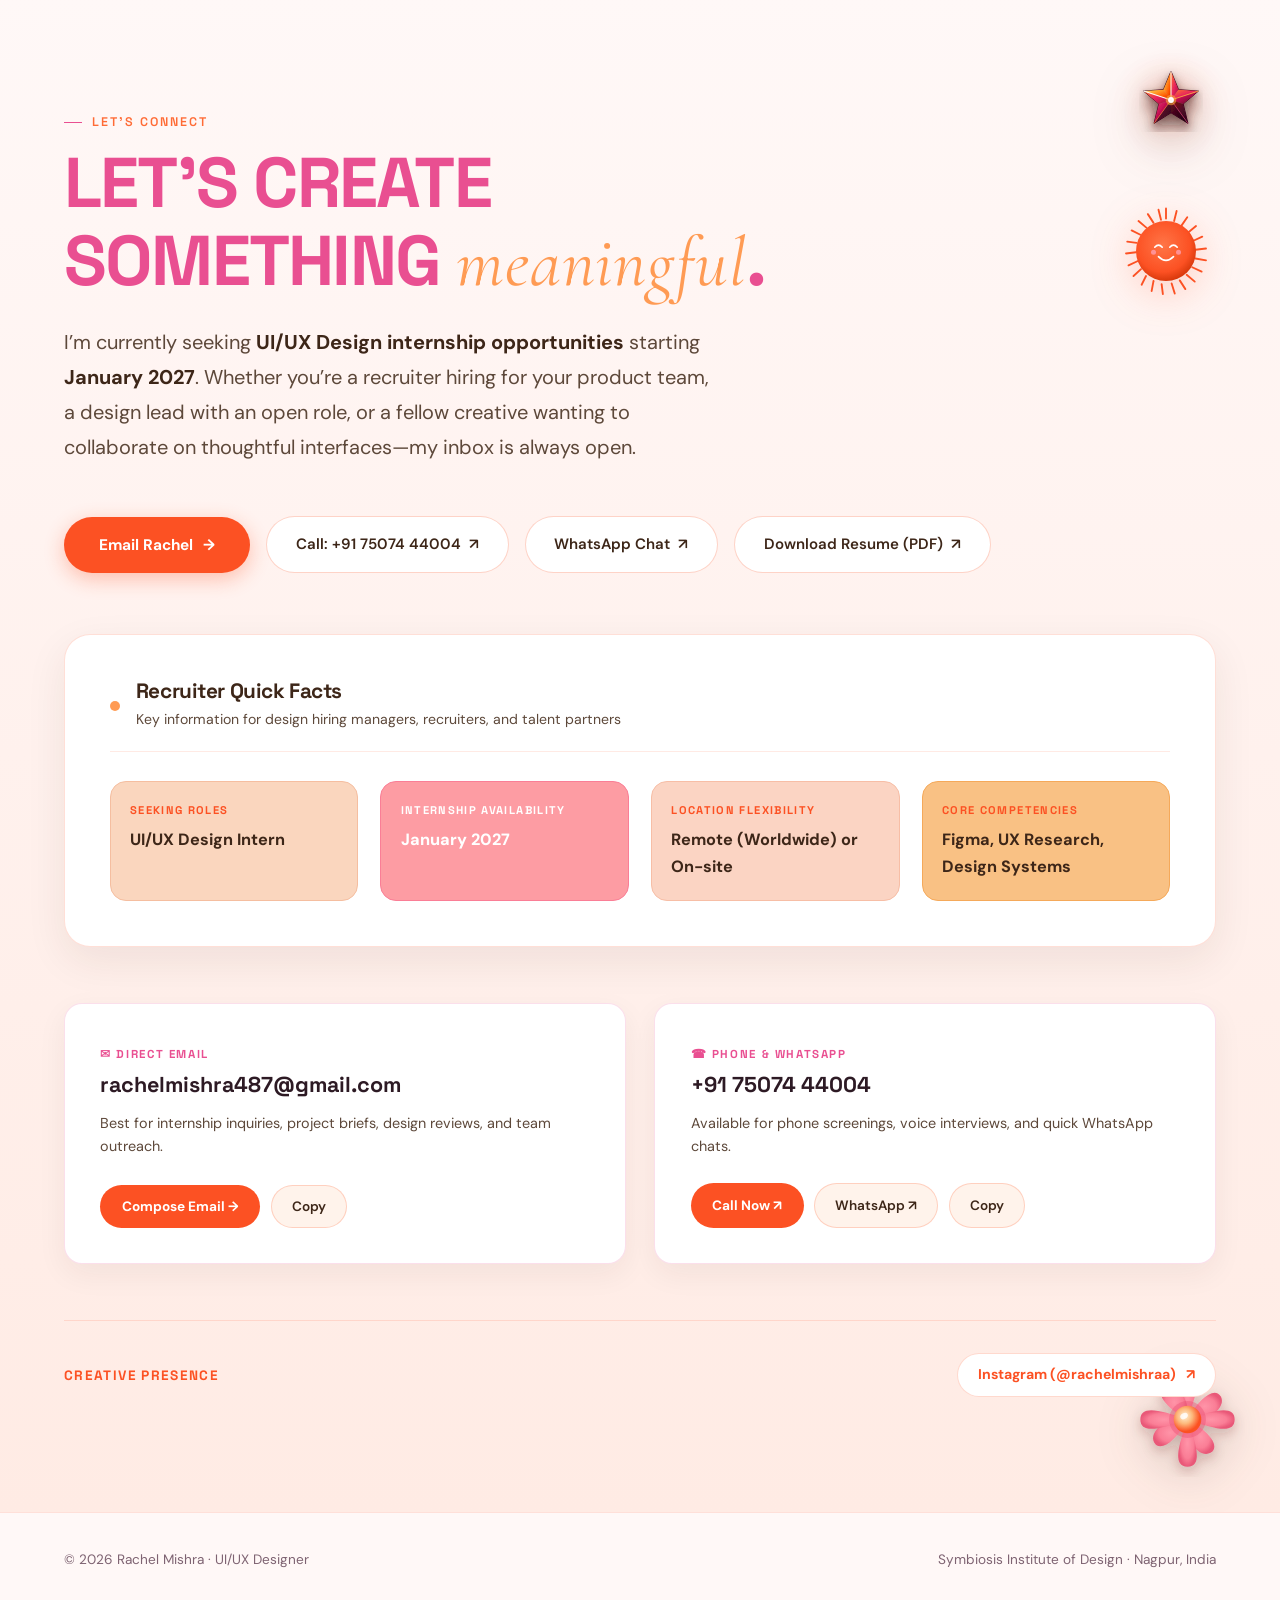
==== commit c7778c86: "feat: completely remove Skill India Digital project across portfolio" ====
--- a/index.html
+++ b/index.html
@@ -687,158 +687,7 @@
         </div>
       </article>
 
-      <!-- PROJECT 04: SKILL INDIA DIGITAL REDESIGN -->
-      <article class="project-editorial-card" id="project-skill-india">
-        <div class="project-card-top">
-          <div>
-            <div style="display: flex; gap: 0.5rem; flex-wrap: wrap; margin-bottom: 0.8rem;">
-              <span class="project-num-badge">04 / REDESIGN</span>
-              <span class="project-category-tag">Public Systems · National Vocational &amp; Career Discovery Portal</span>
-              <span class="project-scope-tag">SID Nagpur · Information Architecture &amp; Systems Design</span>
-            </div>
-            <h3 class="project-title">Skill India Digital Redesign — National Vocational &amp; Career Discovery Portal</h3>
-            <p class="project-tagline">“Simplifying vocational skill discovery, transparent apprenticeship tracking, and certification for millions of emerging Indian tradespeople.”</p>
-            <p class="project-description">
-              A human-centered redesign of the national skilling digital infrastructure. Built to dismantle cognitive barriers for non-tech-savvy learners through task-based course discovery, transparent NSQF certification milestones, and verified apprenticeship tracking across diverse literacy levels and multilingual contexts.
-            </p>
-          </div>
-        </div>
-
-        <div class="project-role-bar">
-          <div class="role-item">
-            <span class="role-label">My Role</span>
-            <span class="role-val">Solo UI/UX Redesign &amp; Information Architecture</span>
-          </div>
-          <div class="role-item">
-            <span class="role-label">Process</span>
-            <span class="role-val">Learner Mental Models, Multilingual Heuristics, Task-Based Discovery, High-Fidelity Responsive Interface</span>
-          </div>
-          <div class="role-item">
-            <span class="role-label">Final Outcome</span>
-            <span class="role-val">Transformed dense bureaucratic navigation into intuitive course matching, verified stipend transparency, and accessible multi-language pathways</span>
-          </div>
-        </div>
-
-        <div class="project-tools-row">
-          <span class="project-tool-pill">Figma</span>
-          <span class="project-tool-pill">Information Architecture</span>
-          <span class="project-tool-pill">WCAG 2.1 AA</span>
-          <span class="project-tool-pill">Multilingual UX</span>
-          <span class="project-tool-pill">Design Tokens</span>
-          <span class="project-tool-pill">Public Systems</span>
-        </div>
-
-        <div class="project-actions">
-          <a href="projects.html#project-skill-india" class="btn btn-primary">
-            <span>Read Case Study Specs</span>
-            <span>&rarr;</span>
-          </a>
-          <a href="projects.html#project-skill-india" class="btn btn-secondary">
-            <span>Full Problem &amp; Research Specs &rarr;</span>
-          </a>
-        </div>
-
-        <!-- Hero Showcase Container: Evidence-Based A/B Testing & Usability Benchmark -->
-        <div class="project-hero-showcase si-hero-showcase">
-          <div class="gouni-hero-header-bar">
-            <span class="gouni-stage-pill">⚡ PUBLIC SYSTEMS REDESIGN · EVIDENCE-BASED A/B TESTING</span>
-            <span class="gouni-stage-hint">Click comparison to inspect in high-resolution 🔍</span>
-          </div>
-
-          <div class="layered-stage-container si-stage-composition">
-            <div class="si-comparison-mockup" data-screen-id="si-comparison" role="button" tabindex="0" aria-label="Inspect Skill India Digital A/B Usability Benchmark Study">
-              <img src="project_skill_india_comparison.svg" alt="Skill India Digital Before vs After A/B Usability Benchmark Study" loading="lazy">
-              <span class="device-hover-badge">Empirical A/B Usability Benchmark · Click to Inspect 🔍</span>
-            </div>
-          </div>
-
-          <div class="gouni-hero-footer-bar">
-            <span class="gouni-footer-spec">EMPIRICALLY TESTED WITH 5 USERS</span>
-            <span class="gouni-footer-spec">Task Time: 4.4m &rarr; 2.04m (-54%) · Success: 60% &rarr; 100% · Drop-off: 40% &rarr; 0%</span>
-          </div>
-        </div>
-
-        <!-- Inside Skill India Digital Screen Gallery -->
-        <div class="inside-project-section inside-si-section">
-          <div class="inside-gouni-header">
-            <div class="inside-eyebrow-row">
-              <span class="inside-pill">NATIONAL SYSTEMS SUITE</span>
-              <span class="gouni-stage-hint">4 Interactive Screens &amp; Benchmarks · Click to Inspect</span>
-            </div>
-            <h4 class="inside-gouni-title">Inside Skill India Digital</h4>
-            <p class="inside-gouni-subtitle">
-              Explore the evidence-driven redesign transforming vocational skill discovery: search-first architectures, transparent ₹8,000/mo DBT stipends, and 1-click DigiLocker enrollment.
-            </p>
-          </div>
-
-          <div class="inside-screens-grid">
-            <!-- Screen 1: A/B Testing Usability Study -->
-            <div class="inside-screen-card" data-screen-id="si-comparison" role="button" tabindex="0" aria-label="Inspect A/B Usability Study">
-              <div class="inside-card-preview desktop-preview">
-                <img src="project_skill_india_comparison.svg" alt="Skill India Digital A/B Usability Benchmark Study" loading="lazy">
-                <span class="inside-inspect-btn">Inspect Screen 🔍</span>
-              </div>
-              <div class="inside-card-content">
-                <div class="inside-card-meta">
-                  <span class="inside-screen-num">SCREEN 01</span>
-                  <span class="inside-tag">Usability Study</span>
-                </div>
-                <h5>A/B Usability Benchmark Study</h5>
-                <p>Empirical validation comparing legacy portal against redesigned task-first architecture with verified speed and success metrics.</p>
-              </div>
-            </div>
-
-            <!-- Screen 2: Redesigned National Portal -->
-            <div class="inside-screen-card" data-screen-id="si-portal" role="button" tabindex="0" aria-label="Inspect Redesigned National Portal">
-              <div class="inside-card-preview desktop-preview">
-                <img src="project_skill_india.svg" alt="Skill India Digital Redesigned National Discovery Portal Interface" loading="lazy">
-                <span class="inside-inspect-btn">Inspect Screen 🔍</span>
-              </div>
-              <div class="inside-card-content">
-                <div class="inside-card-meta">
-                  <span class="inside-screen-num">SCREEN 02</span>
-                  <span class="inside-tag">National Portal</span>
-                </div>
-                <h5>Task-Based Discovery Portal</h5>
-                <p>Search-first discovery homepage featuring NSQF Level 4/5 certification filters, transparent stipends, and 12-language accessibility.</p>
-              </div>
-            </div>
-
-            <!-- Screen 3: NSQF Course Details & Stipend Hub -->
-            <div class="inside-screen-card" data-screen-id="si-course" role="button" tabindex="0" aria-label="Inspect Course Details & Stipend Hub">
-              <div class="inside-card-preview desktop-preview">
-                <img src="project_skill_india_course.svg" alt="Skill India Digital NSQF Course Details &amp; DBT Stipend Hub" loading="lazy">
-                <span class="inside-inspect-btn">Inspect Screen 🔍</span>
-              </div>
-              <div class="inside-card-content">
-                <div class="inside-card-meta">
-                  <span class="inside-screen-num">SCREEN 03</span>
-                  <span class="inside-tag">Course Hub</span>
-                </div>
-                <h5>NSQF Course Details &amp; Stipend Hub</h5>
-                <p>Solar PV installer curriculum breakdown (70% practical), verified PMKK training centers, and ₹8,000/mo DBT stipend disclosures.</p>
-              </div>
-            </div>
-
-            <!-- Screen 4: Mobile Apprentice Discovery & DigiLocker -->
-            <div class="inside-screen-card" data-screen-id="si-mobile" role="button" tabindex="0" aria-label="Inspect Mobile Apprentice App">
-              <div class="inside-card-preview mobile-preview">
-                <img src="project_skill_india_mobile.svg" alt="Skill India Digital Mobile Apprentice Discovery App" loading="lazy">
-                <span class="inside-inspect-btn">Inspect Screen 🔍</span>
-              </div>
-              <div class="inside-card-content">
-                <div class="inside-card-meta">
-                  <span class="inside-screen-num">SCREEN 04</span>
-                  <span class="inside-tag">Mobile UX</span>
-                </div>
-                <h5>Mobile Apprentice &amp; DigiLocker Flow</h5>
-                <p>Accessible smartphone experience with regional language toggles, monthly stipend calculator, and 1-click DigiLocker KYC sync.</p>
-              </div>
-            </div>
-          </div>
-        </div>
-      </article>
-
+      
     </div>
   </div>
 </section>
--- a/style.css
+++ b/style.css
@@ -3831,7 +3831,7 @@
 
 /* ==========================================================================
    FLAGSHIP MULTI-DEVICE SHOWCASES FOR ALL PROJECTS
-   (Healing Circle, PawBridge, Skill India Digital)
+   (Healing Circle, PawBridge)
    ========================================================================== */
 
 /* Shared Hero Showcase Container */
@@ -3912,39 +3912,7 @@
   z-index: 0;
 }
 
-/* 3. SKILL INDIA DIGITAL SHOWCASE THEME */
-.si-hero-showcase {
-  background: linear-gradient(135deg, #FBF2E1 0%, #FEF0E4 35%, #FDF6EC 70%, #FAF3E8 100%);
-  border: 1.5px solid rgba(252, 81, 35, 0.24);
-}
-
-.si-hero-showcase::before {
-  content: '';
-  position: absolute;
-  top: -80px;
-  right: -80px;
-  width: 440px;
-  height: 440px;
-  border-radius: 50%;
-  background: radial-gradient(circle, rgba(255, 107, 53, 0.18) 0%, transparent 70%);
-  filter: blur(65px);
-  pointer-events: none;
-  z-index: 0;
-}
-
-.si-hero-showcase::after {
-  content: '';
-  position: absolute;
-  bottom: -60px;
-  left: -60px;
-  width: 420px;
-  height: 420px;
-  border-radius: 50%;
-  background: radial-gradient(circle, rgba(16, 185, 129, 0.18) 0%, transparent 70%);
-  filter: blur(65px);
-  pointer-events: none;
-  z-index: 0;
-}
+
 
 /* Browser Window Chrome Bars */
 .desktop-window-bar {
@@ -4123,71 +4091,10 @@
   object-fit: contain;
 }
 
-/* 3. Skill India Digital Stage */
-.si-stage-composition {
-  position: relative;
-  width: 100%;
-  display: flex;
-  justify-content: center;
-  padding: 1rem 0;
-}
-
-.si-comparison-mockup {
-  width: 100%;
-  max-width: 960px;
-  border-radius: 18px;
-  overflow: hidden;
-  box-shadow: 0 24px 65px rgba(45, 20, 10, 0.24);
-  border: 1.5px solid rgba(255, 107, 53, 0.35);
-  background: #FAF8F5;
-  cursor: pointer;
-  transition: transform 0.4s cubic-bezier(0.16, 1, 0.3, 1), box-shadow 0.4s ease, border-color 0.3s ease;
-  position: relative;
-}
-
-.si-comparison-mockup:hover {
-  transform: translateY(-8px);
-  box-shadow: 0 34px 85px rgba(45, 20, 10, 0.35);
-  border-color: rgba(255, 107, 53, 0.60);
-}
-
-.si-comparison-mockup img {
-  display: block;
-  width: 100%;
-  height: auto;
-  aspect-ratio: 1300 / 840;
-  object-fit: contain;
-}
-
-/* Hover Badges for Devices */
-.device-hover-badge {
-  position: absolute;
-  top: 16px;
-  right: 16px;
-  background: rgba(45, 26, 36, 0.94);
-  color: #FFFFFF;
-  padding: 0.4rem 0.95rem;
-  border-radius: 20px;
-  font-family: var(--ff-display);
-  font-size: 0.76rem;
-  font-weight: 700;
-  letter-spacing: 0.04em;
-  white-space: nowrap;
-  opacity: 0;
-  visibility: hidden;
-  pointer-events: none;
-  transition: opacity 0.25s ease, transform 0.25s ease, visibility 0.25s ease;
-  border: 1px solid rgba(255, 255, 255, 0.25);
-  box-shadow: 0 6px 18px rgba(0, 0, 0, 0.35);
-  backdrop-filter: blur(8px);
-  z-index: 30;
-}
-
 .hc-desktop-mockup:hover .device-hover-badge,
 .hc-mobile-mockup:hover .device-hover-badge,
 .pb-desktop-mockup:hover .device-hover-badge,
-.pb-mobile-mockup:hover .device-hover-badge,
-.si-comparison-mockup:hover .device-hover-badge {
+.pb-mobile-mockup:hover .device-hover-badge {
   opacity: 1;
   visibility: visible;
   transform: translateY(2px);
